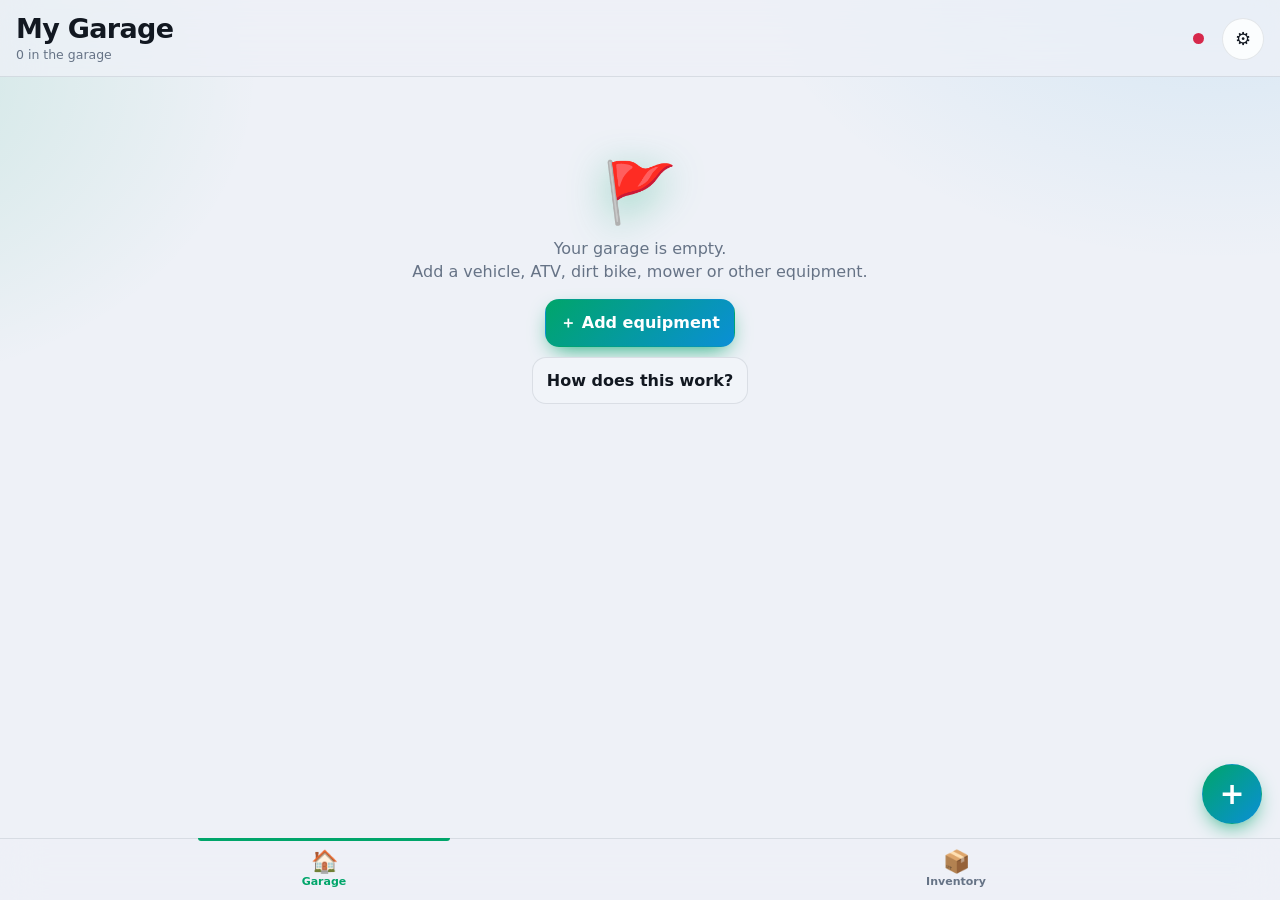
==== index.html @ 53b1e816 "1.21.1: JSON-only requests, admin-only alert test, security headers, compression, proxy-aware lockou" ====
<!DOCTYPE html>
<html lang="en">
<head>
<meta charset="utf-8">
<meta name="viewport" content="width=device-width, initial-scale=1, viewport-fit=cover">
<meta name="theme-color" content="#06080c">
<link rel="manifest" href="manifest.webmanifest">
<link rel="icon" href="icon.svg" type="image/svg+xml">
<link rel="apple-touch-icon" href="apple-touch-icon.png">
<meta name="apple-mobile-web-app-capable" content="yes">
<meta name="mobile-web-app-capable" content="yes">
<meta name="apple-mobile-web-app-title" content="Garage Log">
<title>Garage Log</title>
<style>
:root{--bg:#eef1f7;--card:rgba(255,255,255,.82);--pop:#fff;--field:#f1f4f9;--hbg:rgba(238,241,247,.8);--tx:#121821;--mu:#667386;--ac:#00a56a;--ac2:#0a8fd6;--on:#fff;--bd:rgba(18,30,50,.1);--bad:#d6284b;--warn:#c2740a;--sh:0 12px 28px -16px rgba(30,50,90,.3);--g1:rgba(0,165,106,.14);--g2:rgba(10,143,214,.12);color-scheme:light;box-sizing:border-box;padding-top:env(safe-area-inset-top,0px)}
@media(prefers-color-scheme:dark){:root:not([data-theme="light"]){--bg:#06080c;--card:rgba(255,255,255,.05);--pop:#10151c;--field:rgba(255,255,255,.06);--hbg:rgba(6,8,12,.72);--tx:#f1f4f8;--mu:#8794a6;--ac:#2bf0a0;--ac2:#18b7ff;--on:#04130c;--bd:rgba(255,255,255,.09);--bad:#ff5b78;--warn:#ffb23d;--sh:0 14px 34px -18px rgba(0,0,0,.8);--g1:rgba(43,240,160,.16);--g2:rgba(24,183,255,.13);color-scheme:dark}}
:root[data-theme="dark"]{--bg:#06080c;--card:rgba(255,255,255,.05);--pop:#10151c;--field:rgba(255,255,255,.06);--hbg:rgba(6,8,12,.72);--tx:#f1f4f8;--mu:#8794a6;--ac:#2bf0a0;--ac2:#18b7ff;--on:#04130c;--bd:rgba(255,255,255,.09);--bad:#ff5b78;--warn:#ffb23d;--sh:0 14px 34px -18px rgba(0,0,0,.8);--g1:rgba(43,240,160,.16);--g2:rgba(24,183,255,.13);color-scheme:dark}
*{box-sizing:border-box;-webkit-tap-highlight-color:transparent}
html{scroll-padding-top:env(safe-area-inset-top,0px)}
body{margin:0;background:var(--bg);color:var(--tx);font:16px/1.45 system-ui,-apple-system,"Segoe UI",Roboto,sans-serif;padding-bottom:170px;-webkit-font-smoothing:antialiased}
body::before{content:"";position:fixed;inset:0;z-index:-1;background:radial-gradient(60vmax 42vmax at 95% -8%,var(--g2),transparent 62%),radial-gradient(52vmax 40vmax at -12% 8%,var(--g1),transparent 62%),var(--bg)}
header{position:sticky;top:env(safe-area-inset-top,0px);background:var(--hbg);-webkit-backdrop-filter:blur(18px) saturate(1.4);backdrop-filter:blur(18px) saturate(1.4);z-index:5;padding:14px 16px 12px;border-bottom:1px solid var(--bd)}
.row{display:flex;gap:8px;align-items:center}
.tw{flex:1;min-width:0}
.t{display:block;font-size:27px;font-weight:800;letter-spacing:-.025em;line-height:1.1;white-space:nowrap;overflow:hidden;text-overflow:ellipsis;background:linear-gradient(100deg,var(--tx) 40%,var(--ac));-webkit-background-clip:text;background-clip:text;-webkit-text-fill-color:transparent}
.sub{display:block;font-size:12.5px;color:var(--mu);margin-top:2px;white-space:nowrap;overflow:hidden;text-overflow:ellipsis}
select,input,textarea,button{font:inherit;color:var(--tx);background:var(--field);border:1px solid var(--bd);border-radius:14px;padding:11px 14px}
button{cursor:pointer;font-weight:600;transition:transform .12s ease,background .2s ease,box-shadow .2s ease,border-color .2s ease}
button:active{transform:scale(.95)}
button.p{background:linear-gradient(135deg,var(--ac),var(--ac2));color:var(--on);border-color:transparent;box-shadow:0 8px 22px -8px var(--ac)}
#hd button{width:42px;height:42px;padding:0;border-radius:50%;font-size:18px;background:var(--card);flex:none}
input:focus,select:focus,textarea:focus{outline:none;border-color:var(--ac);box-shadow:0 0 0 3px color-mix(in srgb,var(--ac) 25%,transparent)}
.tabs{display:flex;gap:8px;overflow-x:auto;padding:14px 16px 6px;scrollbar-width:none}
.tabs::-webkit-scrollbar{display:none}
.tabs:empty{padding:0}
.tabs button{white-space:nowrap;background:var(--card);color:var(--mu);padding:8px 15px;border-radius:99px;font-size:14px;flex:none}
.tabs button.on{background:linear-gradient(135deg,var(--ac),var(--ac2));color:var(--on);border-color:transparent;box-shadow:0 8px 20px -8px var(--ac)}
main{padding:16px;max-width:640px;margin:auto}
.c{position:relative;background:var(--card);border:1px solid var(--bd);border-radius:20px;padding:16px;margin-bottom:12px;box-shadow:var(--sh);-webkit-backdrop-filter:blur(10px);backdrop-filter:blur(10px);transition:transform .15s ease,border-color .2s ease}
.c[data-open]{cursor:pointer}
.c[data-open]:active{transform:scale(.985)}
.c[data-open]:hover{border-color:color-mix(in srgb,var(--ac) 45%,var(--bd))}
.c h3{margin:0 0 3px;font-size:16.5px;font-weight:700;letter-spacing:-.01em;display:flex;align-items:center;flex-wrap:wrap;gap:6px 8px}
.c h3.dt{font-size:15.5px}
.c h3 .tag{margin-left:auto}
.m{color:var(--mu);font-size:13.5px}
.sc{padding-left:20px}
.sc::before{content:"";position:absolute;left:0;top:16px;bottom:16px;width:4px;border-radius:0 4px 4px 0;background:var(--sc);box-shadow:0 0 14px var(--sc)}
.st0{--sc:var(--ac)}.st1{--sc:var(--warn)}.st2{--sc:var(--bad)}.stn{--sc:var(--mu)}.stu{--sc:var(--ac2)}
.tag{--c:var(--mu);display:inline-block;font-size:11px;font-weight:800;letter-spacing:.06em;text-transform:uppercase;padding:3px 9px;border-radius:99px;color:var(--c);background:color-mix(in srgb,var(--c) 14%,transparent);border:1px solid color-mix(in srgb,var(--c) 35%,transparent)}
.tag.ok{--c:var(--ac)}.tag.bad{--c:var(--bad)}.tag.warn{--c:var(--warn)}
.ic{width:1.15em;height:1.15em;fill:none;stroke:currentColor;stroke-width:2;stroke-linecap:round;stroke-linejoin:round;vertical-align:-.2em;flex:none}
.tabs button .ic{width:16px;height:16px;margin-right:6px;vertical-align:-3px}
.empty .ei .ic{width:1em;height:1em;stroke-width:1.5;color:var(--ac)}
.pb{height:6px;border-radius:99px;background:color-mix(in srgb,var(--sc) 16%,var(--field));margin-top:10px;overflow:hidden}.pb i{display:block;height:100%;border-radius:99px;background:var(--sc)}
.sec .n{margin-left:8px;font-weight:700;opacity:.7}
.hero{position:relative;height:170px;border-radius:22px;overflow:hidden;margin-bottom:14px;border:1px solid var(--bd);display:flex;align-items:center;justify-content:center;background:radial-gradient(circle at 75% 15%,color-mix(in srgb,var(--k) 70%,transparent),transparent 60%),linear-gradient(135deg,color-mix(in srgb,var(--k) 38%,#000),color-mix(in srgb,var(--k) 8%,var(--pop)))}
.hero img{position:absolute;inset:0;width:100%;height:100%;object-fit:cover}
.hero::after{pointer-events:none;content:"";position:absolute;inset:0;background:linear-gradient(to top,rgba(0,0,0,.4),transparent 55%)}
.fab{position:fixed;right:18px;bottom:calc(92px + env(safe-area-inset-bottom,0px));width:60px;height:60px;border-radius:50%;font-size:30px;line-height:1;padding:0;z-index:6;box-shadow:0 14px 30px -8px var(--ac)}
.fabl{right:auto;left:18px}
#bn{position:fixed;left:50%;transform:translateX(-50%);bottom:calc(14px + env(safe-area-inset-bottom,0px));width:min(92vw,380px);display:flex;gap:6px;padding:6px;background:var(--hbg);-webkit-backdrop-filter:blur(20px) saturate(1.5);backdrop-filter:blur(20px) saturate(1.5);border:1px solid var(--bd);border-radius:26px;box-shadow:0 18px 40px -14px rgba(0,0,0,.6);z-index:6}
#bn button{flex:1;display:flex;align-items:center;justify-content:center;gap:8px;border:0;border-radius:20px;background:none;color:var(--mu);padding:12px 8px}
#bn button svg{width:21px;height:21px;fill:none;stroke:currentColor;stroke-width:1.8;stroke-linecap:round;stroke-linejoin:round}
#bn button.on{color:var(--ac);background:color-mix(in srgb,var(--ac) 14%,transparent);box-shadow:inset 0 0 0 1px color-mix(in srgb,var(--ac) 30%,transparent)}
dialog{border:1px solid var(--bd);border-radius:26px;background:var(--pop);color:var(--tx);width:min(94vw,440px);max-height:90vh;padding:20px;box-shadow:0 30px 80px -20px rgba(0,0,0,.7)}
dialog[open]{animation:pop .22s cubic-bezier(.2,.9,.3,1.2)}
dialog::backdrop{background:rgba(3,6,10,.62);-webkit-backdrop-filter:blur(6px);backdrop-filter:blur(6px)}
dialog h3{font-size:21px;font-weight:800;letter-spacing:-.02em}
label{display:block;font-size:11.5px;font-weight:700;letter-spacing:.07em;text-transform:uppercase;color:var(--mu);margin-top:14px}
dialog input,dialog textarea,dialog select{width:100%;margin-top:6px}
.empty{text-align:center;color:var(--mu);padding:56px 16px}
.empty .ei{font-size:54px;margin-bottom:10px;filter:drop-shadow(0 10px 20px color-mix(in srgb,var(--ac) 40%,transparent))}
.x{float:right;border:0!important;background:none!important;color:var(--mu);padding:0 6px!important}
.ph{display:flex;gap:8px;flex-wrap:wrap;margin-top:10px}.ph img{width:70px;height:70px;object-fit:cover;border-radius:12px;border:1px solid var(--bd);cursor:pointer}
.sp{display:flex;justify-content:space-between;gap:12px;padding:10px 0;border-bottom:1px dashed var(--bd)}.sp:last-child{border:0}
.sec{display:flex;justify-content:flex-start;align-items:center;margin:20px 2px 10px;font-size:12px;font-weight:800;letter-spacing:.09em;text-transform:uppercase;color:var(--mu)}
.sec::before{content:"";flex:none;width:18px;height:3px;border-radius:3px;background:linear-gradient(90deg,var(--ac),var(--ac2));margin-right:10px}
.sec:first-child{margin-top:4px}
.sec{gap:0}.sec a{margin-left:auto;font-weight:600;text-transform:none;letter-spacing:0;font-size:13px;color:var(--ac);cursor:pointer;padding:12px 8px;margin-top:-12px;margin-bottom:-12px;margin-right:-8px}
.q{display:flex;gap:14px;align-items:center;margin-top:12px}
.q button{width:46px;height:46px;border-radius:50%;padding:0;font-size:22px;background:var(--field)}
.q b{font-size:30px;font-weight:800;min-width:42px;text-align:center;font-variant-numeric:tabular-nums}
.mrow{display:block;width:100%;text-align:left;margin-top:8px;padding:14px 16px;font-size:16px}
.c h3 .tag~.tag{margin-left:0}
details summary{cursor:pointer;padding:4px 0}
.qa{display:block;width:100%;margin:0 0 6px;padding:13px 16px;border-radius:16px;font-size:15px;background:color-mix(in srgb,var(--ac) 10%,var(--field));border:1px solid color-mix(in srgb,var(--ac) 30%,var(--bd));color:var(--ac)}
.qps{display:flex;flex-wrap:wrap;gap:8px;margin-top:8px}.qps button{padding:7px 13px;border-radius:99px;font-size:13.5px}
.row select,.row input{flex:1;min-width:0}
.mv{position:absolute;top:12px;left:12px;z-index:3;display:flex;gap:6px}
.mv button{width:40px;height:40px;padding:0;border-radius:50%;background:rgba(0,0,0,.62);color:#fff;border-color:rgba(255,255,255,.25);font-size:18px}
#toast{position:fixed;left:50%;transform:translateX(-50%);bottom:calc(166px + env(safe-area-inset-bottom,0px));width:min(92vw,380px);display:flex;align-items:center;justify-content:space-between;gap:12px;padding:10px 12px 10px 18px;background:var(--pop);border:1px solid var(--bd);border-radius:18px;box-shadow:0 18px 40px -14px rgba(0,0,0,.6);z-index:8}
#toast[hidden]{display:none}
#toast button{color:var(--ac);flex:none}
#pv{position:fixed;inset:0;z-index:50;overflow:auto;background:#fff;color:#111;padding:calc(20px + env(safe-area-inset-top,0px)) 18px calc(28px + env(safe-area-inset-bottom,0px));font-size:14px}
#pv .bar{display:flex;gap:8px;margin-bottom:18px}
#pv button{color:#111;background:#f2f4f7;border:1px solid #d5dae2;padding:10px 16px;box-shadow:none}
#pv button.p{color:#fff;background:#0a8fd6;border-color:#0a8fd6}
#pv h1{font-size:26px;margin:0 0 4px;letter-spacing:-.02em}
#pv .pvm{color:#555;font-size:13px;margin-top:2px}
#pv table{width:100%;border-collapse:collapse}
#pv th,#pv td{text-align:left;padding:8px;border-bottom:1px solid #ddd;vertical-align:top}
#pv td:first-child{white-space:nowrap}
#pv th{font-size:11px;text-transform:uppercase;letter-spacing:.06em;color:#555}
@media print{body>*:not(#pv){display:none!important}body::before{display:none}#pv{position:static;overflow:visible;padding:0}#pv .bar{display:none}}
.fresh .c{animation:rise .4s cubic-bezier(.2,.8,.3,1) both}
.fresh .c:nth-child(2){animation-delay:.05s}.fresh .c:nth-child(3){animation-delay:.1s}.fresh .c:nth-child(4){animation-delay:.15s}.fresh .c:nth-child(5){animation-delay:.2s}.fresh .c:nth-child(n+6){animation-delay:.25s}
@keyframes rise{from{opacity:0;transform:translateY(14px) scale(.98)}to{opacity:1;transform:none}}
@keyframes pop{from{opacity:0;transform:translateY(16px) scale(.96)}to{opacity:1;transform:none}}
@media(prefers-reduced-motion:reduce){*{animation:none!important;transition:none!important}}
@media(max-width:640px){dialog{width:100%;max-width:none;margin:auto 0 0;border-radius:26px 26px 0 0;max-height:92vh;padding:12px 20px calc(20px + env(safe-area-inset-bottom,0px))}dialog[open]{animation:sheet .28s cubic-bezier(.2,.9,.3,1)}dialog::before{content:"";display:block;width:40px;height:4px;border-radius:4px;background:var(--bd);margin:0 auto 12px}}
.attn{display:flex;align-items:center;gap:10px;width:100%;text-align:left;margin:0 0 12px;padding:13px 14px;border-radius:16px;font-weight:700;background:color-mix(in srgb,var(--warn) 14%,var(--field));border:1px solid color-mix(in srgb,var(--warn) 38%,transparent)}
.attn.bad{background:color-mix(in srgb,var(--bad) 13%,var(--field));border-color:color-mix(in srgb,var(--bad) 38%,transparent)}
.attn .ac{margin-left:auto;white-space:nowrap;flex:none;color:var(--mu);font-weight:600}
.nudge{border-color:color-mix(in srgb,var(--ac) 40%,transparent)}
a.abtn{flex:1;display:block;text-align:center;padding:12px 14px;border-radius:14px;background:var(--field);border:1px solid var(--bd);color:var(--tx);font-weight:700;text-decoration:none}
label.ck{display:flex;align-items:center;gap:12px;padding:12px 2px;margin:0;border-bottom:1px solid var(--bd);font-size:16px;font-weight:500;letter-spacing:0;text-transform:none;color:var(--tx)}
label.ck input{width:24px;height:24px;flex:none;margin:0}
.m:empty{display:none}.at{margin-top:8px}.at .mrow{margin-top:0}.ata{margin-top:4px}.ata button{flex:1;padding:10px;font-size:13px}.buy{color:var(--ac);font-weight:700;font-size:13px;text-decoration:none;display:inline-block;padding:12px 6px;margin:-12px -6px}
#pv h2{font-size:16px;margin:18px 0 6px}
#pv .pvph{display:flex;gap:6px;flex-wrap:wrap;margin-top:6px}
#pv .pvph img{height:72px;width:auto;border-radius:6px}
.tl{position:relative;padding-left:32px;margin-top:4px}
.tl::before{content:"";position:absolute;left:12px;top:8px;bottom:8px;width:2px;border-radius:2px;background:var(--bd)}
.tly{font-size:13px;font-weight:800;letter-spacing:.1em;color:var(--mu);margin:18px 0 8px;position:relative}
.tly::before{content:"";position:absolute;left:-26px;top:4px;width:10px;height:10px;border-radius:50%;background:var(--ac)}
.tli{position:relative;margin-bottom:12px}
.tld{position:absolute;left:-32px;top:-2px;width:26px;height:26px;border-radius:50%;background:var(--pop);border:2px solid var(--ac);display:flex;align-items:center;justify-content:center;font-style:normal;font-size:12px}
.tlh{font-size:12px;font-weight:700;color:var(--mu);margin:2px 0 6px}
html[data-ts="1"]{zoom:1.12}html[data-ts="2"]{zoom:1.26}html[data-ts] .rsb{max-width:100%;box-sizing:border-box}
@media(pointer:coarse){.ed::after,.ed2::after{content:"";position:absolute;inset:-6px}.ed2{position:relative}.chs button,.qps button{min-height:40px}}
.ed,.ed2,#ev{font-size:0!important;display:inline-flex!important;align-items:center;justify-content:center}
.ed::before,.ed2::before,#ev::before{content:"";width:17px;height:17px;background:currentColor;-webkit-mask:url("data:image/svg+xml,%3Csvg xmlns='http://www.w3.org/2000/svg' viewBox='0 0 24 24' fill='none' stroke='black' stroke-width='2' stroke-linecap='round' stroke-linejoin='round'%3E%3Cpath d='M4 20l1-4L16.5 4.5a2.1 2.1 0 0 1 3 3L8 19z'/%3E%3Cpath d='M14.5 6.5l3 3'/%3E%3C/svg%3E") center/contain no-repeat;mask:url("data:image/svg+xml,%3Csvg xmlns='http://www.w3.org/2000/svg' viewBox='0 0 24 24' fill='none' stroke='black' stroke-width='2' stroke-linecap='round' stroke-linejoin='round'%3E%3Cpath d='M4 20l1-4L16.5 4.5a2.1 2.1 0 0 1 3 3L8 19z'/%3E%3Cpath d='M14.5 6.5l3 3'/%3E%3C/svg%3E") center/contain no-repeat}
.ed{position:absolute;top:10px;right:10px;width:36px;height:36px;padding:0;border-radius:50%;font-size:16px;line-height:1;background:var(--field);color:var(--mu);z-index:2}
.c.ce{padding-right:58px}
.ed2{flex:none;width:34px;height:34px;padding:0;border-radius:50%;font-size:15px;line-height:1;background:var(--field);color:var(--mu);align-self:center}
.upd{position:relative}.upd::after{content:"";position:absolute;top:7px;right:7px;width:10px;height:10px;border-radius:50%;background:var(--ac);box-shadow:0 0 0 2px var(--bg)}
@keyframes sheet{from{transform:translateY(100%)}to{transform:none}}
#sd{flex:none;width:31px;height:31px;padding:10px;background:var(--mu);background-clip:content-box;border-radius:50%;cursor:pointer}
body[data-sync=ok] #sd{background:var(--ac);background-clip:content-box}
body[data-sync=busy] #sd{background:var(--warn);background-clip:content-box;animation:pulse 1s ease-in-out infinite}
body[data-sync=off] #sd{background:var(--bad);background-clip:content-box}
@keyframes pulse{50%{opacity:.35}}

:root{--okc:var(--ac)}
.st0{--sc:var(--okc)}.tag.ok{--c:var(--okc)}
body{overscroll-behavior-y:contain}
.c[data-sw]{touch-action:pan-y;position:relative;transition:transform .2s}
.c.swr,.c.swl{transition:none}
.c.swr{border-color:var(--ac)}.c.swl{border-color:var(--warn)}
.c.swr::after,.c.swl::after{position:absolute;right:56px;top:16px;font-size:12px;font-weight:700;padding:3px 9px;border-radius:99px;background:var(--field)}
.c.swr::after{content:"\2713 Release for done";color:var(--ac)}.c.swl::after{content:"Release to snooze";color:var(--warn)}
.rsb{margin:0 0 10px}.chs{display:flex;gap:8px;overflow-x:auto;margin:0 0 12px;padding-bottom:2px}
.chs button{flex:none;padding:7px 14px;border-radius:99px;font-size:13px}
.chs button.on{background:color-mix(in srgb,var(--ac) 18%,var(--field));border-color:var(--ac);color:var(--ac)}
.empty button.p{margin-top:16px}
#lb{position:fixed;inset:0;z-index:50;background:rgba(0,0,0,.94);display:flex;align-items:center;justify-content:center;overflow:hidden;animation:pop .2s both}
#lb img{max-width:100%;max-height:100%;touch-action:none;user-select:none;-webkit-user-drag:none;transition:transform .12s}
#lb .lbx{position:absolute;top:calc(14px + env(safe-area-inset-top,0px));right:14px;width:44px;height:44px;border-radius:50%;padding:0;z-index:2}
#lb .lbn{position:absolute;top:50%;width:44px;height:64px;margin-top:-32px;padding:0;font-size:30px;border-radius:14px;z-index:2;opacity:.8}
#lb .lbp{left:8px}#lb .lbf{right:8px}
#lb .lbc{position:absolute;bottom:calc(20px + env(safe-area-inset-bottom,0px));left:0;right:0;text-align:center;color:#fff;font-size:14px}
.cs{display:flex;gap:10px;flex-wrap:wrap;margin-top:6px}
.cs button{width:34px;height:34px;padding:0;border-radius:50%;border:2px solid transparent;font-size:12px}
.cs button.on{border-color:var(--tx);box-shadow:0 0 0 2px var(--bg)}
.ro #fab,.ro #fabE,.ro .ed,.ro .ed2,.ro [data-addrec],.ro #more,.ro #ev,.ro .qa,.ro .sec a,.ro [data-renew],.ro [data-done],.ro [data-snz],.ro [data-again],.ro [data-srch]{display:none!important}
#rob{position:fixed;left:50%;transform:translateX(-50%);bottom:calc(86px + env(safe-area-inset-bottom,0px));z-index:20;padding:6px 14px;border-radius:99px;font-size:12px;font-weight:700;letter-spacing:.05em;text-transform:uppercase;background:var(--pop);border:1px solid var(--bd);color:var(--mu);box-shadow:var(--sh);pointer-events:none}
.uc svg{display:block;width:100%;height:auto}
.uc .big{font-size:22px;font-weight:800;letter-spacing:-.02em}
#ptr{position:fixed;left:50%;top:0;transform:translate(-50%,-60px);z-index:30;padding:8px 16px;border-radius:99px;background:var(--pop);border:1px solid var(--bd);box-shadow:var(--sh);font-size:13px;color:var(--mu);opacity:0;pointer-events:none}
.hp summary{cursor:pointer;font-weight:700;padding:14px 4px;list-style:none}.hp summary::-webkit-details-marker{display:none}
.hp summary::after{content:"+";float:right;color:var(--ac);font-size:20px;line-height:1}.hp[open] summary::after{content:"\2212"}
.hp{border-bottom:1px solid var(--bd)}.hp .hb{padding:0 4px 14px;color:var(--mu);font-size:14px;line-height:1.55}.hp .hb p{margin:0 0 8px}
.c[data-open]:active,.fab:active,.tabs button:active,#bn button:active,.mrow:active,.qa:active,button.p:active{transform:scale(.97)}
.c[data-open],.fab,.tabs button,#bn button,.mrow,.qa,button.p{transition:transform .12s,border-color .2s,box-shadow .2s}

/* ---- 1.16 refresh: emoji icons, docked bar, tiles */
button .ic,a .ic,.tabs .ic{pointer-events:none}
.ic.em{width:auto;height:auto;font-style:normal;font-size:1.1em;line-height:1;vertical-align:-.12em;stroke:none;fill:none}
.tabs button .ic.em{width:auto;height:auto;font-size:15px;margin-right:6px;vertical-align:-1px}
#bn{left:0;right:0;bottom:0;transform:none;width:auto;gap:0;padding:6px 8px calc(6px + env(safe-area-inset-bottom,0px));border:0;border-top:1px solid var(--bd);border-radius:0;box-shadow:none;background:var(--hbg)}
#bn button{flex-direction:column;gap:1px;padding:6px 4px 4px;border-radius:12px;font-size:11px;font-weight:600;position:relative}
#bn button .ic.em{font-size:22px;margin:0}
#bn button.on{background:none;box-shadow:none;color:var(--ac)}
#bn button.on::before{content:"";position:absolute;top:-7px;left:30%;right:30%;height:3px;border-radius:0 0 3px 3px;background:var(--ac)}
body{padding-bottom:96px}
.fab{bottom:calc(76px + env(safe-area-inset-bottom,0px))}
#toast{bottom:calc(80px + env(safe-area-inset-bottom,0px))}
#rob{bottom:calc(66px + env(safe-area-inset-bottom,0px))}
.vg{display:grid;grid-template-columns:repeat(auto-fill,minmax(158px,1fr));gap:12px}
.vt{position:relative;overflow:hidden;min-height:96px;display:flex;flex-direction:column;gap:3px;padding:14px 12px 12px 16px;margin:0;cursor:pointer}
.vt .bar{position:absolute;left:0;top:0;bottom:0;width:5px;background:var(--k)}
.vt .cv{height:96px;margin:-14px -12px 8px -16px;background-size:cover;background-position:center}
.vt>*{position:relative}.vt>.bar{position:absolute}
.vt h3{font-size:17px;font-weight:800;letter-spacing:-.01em;margin:0;overflow-wrap:anywhere}
.vt .m{font-size:12.5px}
.vt .vs{display:flex;flex-wrap:wrap;align-items:center;gap:4px 6px;margin-top:4px;font-size:12.5px}
.vt .vs .tag{margin:0}
.vt .ed{position:absolute;top:8px;right:8px;width:34px;height:34px}
.vt .mv{display:flex;gap:6px;margin-top:6px}.vt .mv button{flex:1;padding:6px}
.vt .pb{margin-top:6px}
.qt{display:grid;grid-template-columns:repeat(3,1fr);gap:8px;margin:0 0 12px}
.qt button{display:flex;flex-direction:column;align-items:center;gap:4px;padding:12px 4px;font-size:13px;font-weight:600;border-radius:14px}
.qt .ic.em{font-size:24px}
.updt{display:block;text-decoration:none;color:var(--tx);margin:0 0 12px;padding:13px 14px;border-radius:16px;background:color-mix(in srgb,var(--ac) 12%,var(--field));border:1px solid color-mix(in srgb,var(--ac) 40%,transparent)}
.updt b{display:block}.updt span{font-size:13px;color:var(--mu)}.updt u{color:var(--ac);font-weight:700}
.rmr{display:flex;align-items:center;justify-content:space-between;gap:10px;margin-top:2px}
.rmr>.m{flex:1;min-width:0;overflow-wrap:anywhere}
.rb{display:flex;gap:6px;flex:none;margin:0;align-items:center}
.rb button{flex:none;padding:9px 16px;border-radius:99px;font-weight:700}
.rb button.dn{background:var(--ac);color:var(--on);border-color:transparent}
.rb button.sz{padding:9px 11px}
</style>
</head>
<body>
<header><div class="row" id="hd"></div></header>
<div class="tabs" id="tabs"></div>
<main id="list"></main>
<button class="fab p" id="fab">+</button>
<button class="fab fabl p" id="fabE" title="Reorder equipment" style="display:none">⇅</button>
<div id="bn"><button data-v="garage"><span class="ic em" aria-hidden="true">🏠</span><span class="bl">Garage</span></button><button data-v="inventory"><span class="ic em" aria-hidden="true">📦</span><span class="bl">Inventory</span></button></div>
<div id="toast" hidden></div>
<dialog id="dlg"><div id="dbody"></div></dialog>
<div id="pv" hidden></div>
<script>
const APP_V="__VERSION__",APP_B="__BUILD__";
// Inside the Android app the page is bundled with the app. The server is optional there.
let UPD=null;
let RO="";try{RO=new URLSearchParams(location.search).get("ro")||""}catch(e){}
if(RO){const _g=Storage.prototype.getItem,_s=Storage.prototype.setItem;
  Storage.prototype.getItem=function(k){return/^garagelog(-base)?$/.test(k)?null:_g.call(this,k)};
  Storage.prototype.setItem=function(k,v){if(/^garagelog(-base)?$/.test(k))return;return _s.call(this,k,v)}}
if(RO){document.body.classList.add("ro");const _n=()=>{};openForm=vehForm=invForm=addPart=specForm=partEdit=delRec=doneRem=snoozeDlg=qOdo=dataForm=addChooser=renewDlg=searchForm=docsForm=mvVeh=starterDlg=_n;
  const b=document.createElement("div");b.id="rob";b.textContent="View only";document.body.appendChild(b)}
const APP=!!(window.Capacitor&&(Capacitor.isNativePlatform?Capacitor.isNativePlatform():true));
let SRV={};try{SRV=JSON.parse(localStorage.getItem("garagelog-server")||"{}")||{}}catch(e){}
const BASE=APP&&SRV.u?SRV.u:"",SYNC=!APP||!!BASE;
const b64=t=>btoa(unescape(encodeURIComponent(t)));
// Accounts (optional, turned on by the server admin): a sign-in token is sent instead of the shared password.
let ME=null,TOK="";try{TOK=localStorage.getItem("garagelog-tok")||""}catch(e){}
const tok=()=>APP?(SRV.tok||""):TOK;
const HDR=()=>tok()?{Authorization:"Bearer "+tok()}:SRV.pw?{Authorization:"Basic "+b64("u:"+SRV.pw)}:{};
const F=(p,o={})=>APP&&!BASE?Promise.reject(new Error("no server")):fetch(BASE+p,Object.assign({},o,{headers:Object.assign({},o.headers,HDR())})).then(r=>{if(r.status===401&&ME&&ME.accounts&&!RO)needLogin();return r});
const pu=u=>RO&&u&&!/^(data:|blob:|https?:)/.test(u)?u+(u.includes("?")?"&":"?")+"t="+RO:!BASE||!u||/^(data:|blob:|https?:)/.test(u)?u:BASE+u+(SRV.t?"?t="+SRV.t:"");
const TYPES=[["dash","Dashboard"],["service","Service"],["repair","Repairs"],["upgrade","Upgrades"],["timeline","Timeline"],["parts","Parts"],["reminder","Reminders"],["odometer","Odometer"],["note","Notes"]];
const SPECS=[["oilW","Oil weight","5W-30"],["oilC","Oil capacity","4.5 qt"],["oilF","Oil filter #",""],["airF","Air filter #",""],["blade","Blade / belt #",""],["fuelF","Fuel filter #",""],["plug","Spark plugs",""],["tire","Tire size",""]];
const CATS=["Oil","Lube","Grease","Filter","Part","Other"],PH=["service","repair","upgrade"];
let S={vehicles:[],records:[],inv:[],cur:null,units:"imperial"},view="garage",tab="dash",ic="All",gk="All",em=false,lk="";
try{const r=localStorage.getItem("garagelog");if(r)S=Object.assign(S,JSON.parse(r))}catch(e){}
S.records=S.records.filter(r=>r.type!=="fuel");
const save=()=>{try{localStorage.setItem("garagelog",JSON.stringify(S))}catch(e){}push()};
const $=id=>document.getElementById(id);
let ours=false;
const theme=()=>{try{return localStorage.getItem("garagelog-theme")||"auto"}catch(e){return"auto"}};
const applyTheme=()=>{const t=theme(),r=document.documentElement;if(t==="auto"){if(ours){r.removeAttribute("data-theme");ours=false}}else{r.setAttribute("data-theme",t);ours=true}
  const dk=t==="dark"||(t==="auto"&&matchMedia("(prefers-color-scheme:dark)").matches),m=document.querySelector('meta[name="theme-color"]');if(m)m.content=dk?"#06080c":"#eef1f7"};
const tsz=()=>{try{return localStorage.getItem("garagelog-ts")||"0"}catch(e){return"0"}};
const setTsz=t=>{try{localStorage.setItem("garagelog-ts",t)}catch(e){}document.documentElement.dataset.ts=t};
document.documentElement.dataset.ts=tsz();
const setTheme=t=>{try{localStorage.setItem("garagelog-theme",t)}catch(e){}applyTheme()};
applyTheme();
const esc=s=>String(s??"").replace(/[&<>"]/g,c=>({"&":"&amp;","<":"&lt;",">":"&gt;",'"':"&quot;"}[c]));
const uid=()=>Math.random().toString(36).slice(2,10);
const today=()=>{const d=new Date();return d.getFullYear()+"-"+String(d.getMonth()+1).padStart(2,"0")+"-"+String(d.getDate()).padStart(2,"0")};
const addM=(s,n)=>{const d=new Date(s+"T00:00:00"),day=d.getDate();d.setMonth(d.getMonth()+n);if(d.getDate()!==day)d.setDate(0);return d.getFullYear()+"-"+String(d.getMonth()+1).padStart(2,"0")+"-"+String(d.getDate()).padStart(2,"0")};
const KINDS=[["car","Car / Truck","🚗"],["offroad","Off-road","🏞️","Off-road (UTV / ATV / dirt bike)"],["trailer","Trailer","🚚"],["mower","Lawn mower","🌿"],["other","Other","🔧"]];
const KC={car:"#4da3ff",offroad:"#ff7a3d",trailer:"#b07cff",mower:"#2bf0a0",other:"#9aa7b8"},SC=["var(--okc)","var(--warn)","var(--bad)"],CLRS=["#4da3ff","#ff7a3d","#b07cff","#2bf0a0","#ff5b78","#ffb23d","#18b7ff","#9aa7b8"],vcol=v=>v.color||KC[v.kind]||KC.other;
const vOf=id=>S.vehicles.find(v=>v.id===id);
const isH=id=>(vOf(id)||{}).meter==="hrs",isT=id=>(vOf(id)||{}).meter==="time";
const dU=(id=S.cur)=>isH(id)?"hrs":S.units==="imperial"?"mi":"km";
const soonAt=id=>+(vOf(id)||{}).soonDist||(isH(id)?10:500),soonD=id=>+(vOf(id)||{}).soonDays||30;
const IP={car:'<path d="M4 13l2-5.2A2 2 0 0 1 7.9 6.5h8.2a2 2 0 0 1 1.9 1.3L20 13v4.2a.8.8 0 0 1-.8.8h-1.4a.8.8 0 0 1-.8-.8V16H7v1.2a.8.8 0 0 1-.8.8H4.8a.8.8 0 0 1-.8-.8z"/><path d="M4 13h16"/><circle cx="7.6" cy="14.6" r=".6"/><circle cx="16.4" cy="14.6" r=".6"/>',
mtn:'<path d="M3 19l6.2-11 3.6 6.3 2.2-3.3L21 19z"/>',
trailer:'<path d="M2 7.5h14.5v8H2z"/><path d="M16.5 13H21"/><circle cx="8" cy="17.5" r="2"/>',
mower:'<path d="M5 14.5h11.5l1.7-6.5H15"/><path d="M5 14.5V11h4"/><circle cx="7.5" cy="18" r="2"/><circle cx="16.5" cy="18" r="2"/>',
wrench:'<path d="M14.7 6.3a4 4 0 0 0-5.4 5.4L3.5 17.5a1.8 1.8 0 0 0 3 3l5.8-5.8a4 4 0 0 0 5.4-5.4l-2.6 2.6-2.4-.6-.6-2.4z"/>',
hammer:'<path d="M13 7l4 4M4.5 19.5L13 11M9.5 4.5l3-1.5 7.5 7.5-1.5 3-9-9z"/>',
up:'<path d="M12 19V6M6 11.5l6-6 6 6"/>',
grid:'<path d="M4 4h7v7H4zM13 4h7v4.5h-7zM13 11.5h7V20h-7zM4 14h7v6H4z"/>',
timeline:'<path d="M12 3v18"/><circle cx="12" cy="7" r="2" fill="var(--pop)"/><circle cx="12" cy="16" r="2" fill="var(--pop)"/><path d="M14.5 7H19M9.5 16H5"/>',
cube:'<path d="M20.5 7.5L12 3 3.5 7.5v9L12 21l8.5-4.5zM3.5 7.5L12 12l8.5-4.5M12 12v9"/>',
bell:'<path d="M18 16.5v-5a6 6 0 0 0-12 0v5L4 18.5h16zM10 21h4"/>',
gauge:'<path d="M4 17a8.5 8.5 0 1 1 16 0"/><path d="M12 16.5l4-5"/>',
note:'<path d="M6 3h8.5L19 7.5V21H6zM14 3v5h5M9 13h7M9 17h7"/>',
dots:'<circle cx="5" cy="12" r="1.3"/><circle cx="12" cy="12" r="1.3"/><circle cx="19" cy="12" r="1.3"/>',
flag:'<path d="M5 21V4M5 4h12l-2.5 4L17 12H5"/>',
cal:'<path d="M4 6.5h16V20H4zM4 10.5h16M8 3.5v4M16 3.5v4"/>',
search:'<circle cx="11" cy="11" r="6.5"/><path d="M20 20l-4.5-4.5"/>',
cam:'<path d="M4 8.5h3.7l1.8-2.5h5l1.8 2.5H20V19H4z"/><circle cx="12" cy="13.5" r="3.3"/>',
help:'<circle cx="12" cy="12" r="9"/><path d="M9.5 9.5a2.6 2.6 0 1 1 3.6 2.4c-.7.4-1.1.9-1.1 1.7M12 17h.01"/>',
oil:'<path d="M12 3.5s6 6.2 6 10.3a6 6 0 0 1-12 0c0-4.100 6-10.300 6-10.300z"/>'};
const EM={car:"🚗",mtn:"🏍️",trailer:"🚚",mower:"🚜",wrench:"🔧",hammer:"🛠️",up:"⬆️",grid:"📊",timeline:"📜",cube:"⚙️",bell:"⏰",gauge:"⏱️",note:"📝",dots:"⋯",flag:"🚩",cal:"📅",search:"🔍",cam:"📷",help:"❓",oil:"🛢️"};
const EMS={trailer:'<svg viewBox="0 0 24 24" aria-hidden="true"><rect x="5" y="6" width="16" height="9.5" rx="1.6" fill="#d5dde8"/><rect x="5" y="6" width="16" height="2.4" rx="1.2" fill="#9fb0c3"/><path d="M5 13.2H2.2L.8 15" stroke="#8a97a8" stroke-width="1.7" fill="none" stroke-linecap="round" stroke-linejoin="round"/><circle cx="13" cy="17" r="3.2" fill="#2b3340"/><circle cx="13" cy="17" r="1.2" fill="#d5dde8"/></svg>'};
const ico=n=>EM[n]?`<span class="ic em" aria-hidden="true">${EMS[n]||EM[n]}</span>`:`<svg class="ic" viewBox="0 0 24 24" aria-hidden="true">${IP[n]||""}</svg>`;
const TIC={dash:"grid",service:"wrench",repair:"hammer",upgrade:"up",timeline:"timeline",parts:"cube",reminder:"bell",odometer:"gauge",note:"note",more:"dots"};

const veh=()=>S.vehicles.find(v=>v.id===S.cur);
const lastOdo=id=>Math.max(0,...S.records.filter(r=>r.vid===id&&r.type!=="reminder"&&r.odo!==""&&r.odo!=null).map(r=>+r.odo||0));

const REP=[[0,"Doesn't repeat"],[6,"Every 6 months"],[12,"Every year"],[24,"Every 2 years"],[36,"Every 3 years"]];
const vrep=n=>REP.filter(x=>x[0]).map(([m,l])=>`<option value="${m}" ${m===+n?"selected":""}>${l}</option>`).join("");
const repTxt=n=>n%12===0?(n===12?"year":n/12+" years"):n+" months";
const nextDate=(d,n)=>{let x=addM(d||today(),n),i=0;while(x<=today()&&i++<60)x=addM(x,n);return x};
const vDates=v=>[v.kind==="offroad"&&v.ohv&&{k:"ohv",l:"OHV sticker expires",date:v.ohv,rep:v.ohvRep??24},v.kind!=="mower"&&v.reg&&{k:"reg",l:"Registration expires",date:v.reg,rep:v.regRep??24}].filter(Boolean).concat((v.dts||[]).filter(x=>x.date).map(x=>({k:"dt:"+x.id,l:x.l||"Other date",date:x.date,rep:x.rep??24})));
const act=()=>S.vehicles.filter(v=>!v.arch);
// Equipment in storage keeps its history, but its own reminders pause. Expiration dates (registration etc.) still count.
const openRem=v=>v.stor?[]:S.records.filter(r=>r.vid===v.id&&r.type==="reminder"&&!r.done);
const pseudo=v=>{const g=new Map();for(const x of vDates(v))g.set(x.date,[...(g.get(x.date)||[]),x]);
  return [...g.values()].map(a=>a.length===1?{desc:a[0].l,date:a[0].date,odo:"",vid:v.id,pk:a[0].k,rep:a[0].rep}:{desc:a.map(x=>x.l.replace(/ expires$/,"")).join(" + ")+" expire",date:a[0].date,odo:"",vid:v.id,pk:a.map(x=>x.k).join(","),rep:a.every(x=>x.rep===a[0].rep)?a[0].rep:0})};
const partsOf=r=>(r.parts?[r.parts]:[]).concat(r.pl||[]).concat((r.iu||[]).map(x=>x.n+" ×"+x.q+(x.u?" "+x.u:"")));
const rbtn=r=>r.pk?`<div class="rb"><button class="dn" data-renew="${r.pk}">Renew</button></div>`:r.id?`<div class="rb">${r.rep>0?`<button class="dn" data-renew="${r.id}">Renew</button>`:`<button class="dn" data-done="${r.id}">Done</button>`}<button class="sz" data-snz="${r.id}" aria-label="Snooze" title="Snooze">💤</button></div>`:"";
const fmtD=d=>d.getFullYear()+"-"+String(d.getMonth()+1).padStart(2,"0")+"-"+String(d.getDate()).padStart(2,"0");
const addD=(s,n)=>{const d=new Date(s+"T00:00:00");d.setDate(d.getDate()+n);return fmtD(d)};
// Rough date a distance/hours reminder will come due, from how fast the readings have been climbing.
function estTxt(id,d){
  const a=S.records.filter(r=>r.vid===id&&r.type!=="reminder"&&r.date&&r.odo!==""&&r.odo!=null).map(r=>[Date.parse(r.date+"T00:00:00Z"),+r.odo]).sort((x,y)=>x[0]-y[0]);
  if(a.length<2)return"";
  const e=a[a.length-1],b0=a.filter(x=>x[0]>=e[0]-365*864e5),b=b0.length>1?b0:a,days=(e[0]-b[0][0])/864e5,du=e[1]-b[0][1];
  if(days<14||du<=0)return"";
  const t=e[0]+d/(du/days)*864e5,now=Date.parse(today()+"T00:00:00Z");
  if(t<=now+864e5)return" (est. now)";
  const o=t-now<90*864e5?{month:"short",day:"numeric"}:{month:"short",year:"numeric"};
  return" (est. "+new Date(t).toLocaleDateString(undefined,Object.assign({timeZone:"UTC"},o))+")";
}
function rinfo(r,lo){
  if(r.done)return{st:-1,txt:"Done"};let st=0,p=[];
  if(r.date){const d=Math.round((new Date(r.date)-new Date(today()))/864e5);st=d<0?2:d<=soonD(r.vid)?1:0;p.push(d<0?`${-d}d overdue`:d===0?"due today":`in ${d}d`)}
  if(r.odo!==""&&r.odo!=null){const d=r.odo-lo;st=Math.max(st,d<=0?2:d<=soonAt(r.vid)?1:0);p.push(d<=0?`${-d} ${dU(r.vid)} over`:`in ${d} ${dU(r.vid)}${estTxt(r.vid,d)}`)}
  return{st,txt:p.join(" / ")};
}
function vstat(v){
  const lo=lastOdo(v.id),a=openRem(v).map(r=>({r,i:rinfo(r,lo)})).concat(pseudo(v).map(r=>({r,i:rinfo(r,lo)}))).sort((x,y)=>y.i.st-x.i.st||(x.r.date||"9").localeCompare(y.r.date||"9"));
  if(!a.length)return{st:0,txt:v.stor?"In storage":"No reminders set"};
  return{st:a[0].i.st,txt:`${a[0].r.desc||"Reminder"} · ${a[0].i.txt}`,bar:progBar(a[0].r,lo,v)};
}
// How far along the next reminder is, when it was created from a logged service (so we know where it started).
function progBar(r,lo,v){
  if(!r.id)return null;const src=S.records.find(x=>x.nrid===r.id&&x.type!=="reminder");if(!src)return null;
  const nm=(r.desc||"service").replace(/^Next:\s*/,"").toLowerCase();let a,b,c,u;
  if(r.odo!==""&&r.odo!=null&&src.odo!==""&&src.odo!=null&&!isT(v.id)){a=+src.odo;b=+r.odo;c=lo;u=" "+dU(v.id)}
  else if(r.date&&src.date){const t=x=>Date.parse(x+"T00:00:00Z")/864e5;a=t(src.date);b=t(r.date);c=t(today());u=" days"}
  else return null;
  if(!(b>a))return null;const p=Math.max(0,Math.min(1,(c-a)/(b-a))),used=Math.max(0,Math.round(c-a)),tot=Math.round(b-a);
  return{p:Math.round(p*100),lbl:c>=b?`Past due: ${nm}`:`${used.toLocaleString()} of ${tot.toLocaleString()}${u} until ${nm}`}
}
const tag=st=>st==2?'<span class="tag bad">Overdue</span>':st==1?'<span class="tag warn">Due soon</span>':'<span class="tag ok">OK</span>';

const PRE0={
  car:[["Oil & filter",5000,0,6],["Tire rotation",7500,0,6],["Engine air filter",15000,0,12],["Cabin air filter",15000,0,12],["Brake fluid",30000,0,24],["Coolant",30000,0,24],["Transmission fluid",60000,0,36],["Battery test",0,0,12],["Wiper blades",0,0,12]],
  offroad:[["Engine oil & filter",1500,25,6],["Air filter clean",1000,20,3],["Differential fluid",3000,50,12],["Greasing",500,10,3],["Coolant",5000,100,24],["Drive belt check",2000,50,12]],
  mower:[["Oil change",0,50,12],["Blade sharpen",0,25,12],["Air filter",0,50,12],["Spark plug",0,100,12],["Grease deck",0,25,6]],
  trailer:[["Wheel bearings",0,0,12],["Brake check",0,0,6],["Tire check",0,0,6],["Lights check",0,0,6]],
  other:[["Oil change",0,50,12],["General service",0,0,12]]};
const PR=k=>(S.presets&&S.presets[k])||(PRE0[k]||PRE0.other).map(([n,d,h,m])=>({n,d,h,m}));
const vTabs=v=>TYPES.filter(t=>!(isT(v.id)&&t[0]==="odometer")).map(([k,l])=>[k,k==="odometer"&&isH(v.id)?"Hours":l]);
function printView(v,full,only){
  const L={service:"Service",repair:"Repair",upgrade:"Upgrade"},tm=isT(v.id);
  const rows=S.records.filter(r=>r.vid===v.id&&L[r.type]&&(!only||r.id===only)).sort((a,b)=>(b.date||"").localeCompare(a.date||"")||(+b.odo||0)-(+a.odo||0));
  const meta=[v.model,v.vin&&"VIN "+v.vin,["car","trailer"].includes(v.kind)&&v.plate&&"Plate "+v.plate].filter(Boolean).join(" · ");
  const row=r=>{const work=[r.desc,...(r.dl||[])].filter(Boolean).join("; ")||L[r.type],pt=partsOf(r).filter(Boolean);
    return `<tr><td>${esc(r.date||"")}</td>${tm?"":`<td>${r.odo!==""&&r.odo!=null?(+r.odo).toLocaleString()+" "+dU(v.id):""}</td>`}<td>${L[r.type]}</td><td>${esc(work)}${pt.length?`<div class="pvm">Parts: ${pt.map(x=>esc(x)).join(", ")}</div>`:""}${r.notes?`<div class="pvm">${esc(r.notes)}</div>`:""}${full&&(r.ph||[]).concat(r.rc||[]).length?`<div class="pvph">${(r.ph||[]).concat(r.rc||[]).map(p=>`<img src="${esc(pu(p))}" alt="">`).join("")}</div>`:""}</td></tr>`};
  $("pv").innerHTML=`<div class="bar"><button class="p" id="pv_p">Print / Save as PDF</button><button id="pv_x">Close</button></div><h1>${esc(v.name)}</h1>${meta?`<div class="pvm">${esc(meta)}</div>`:""}<div class="pvm" style="margin-bottom:16px">${only?"Service record":full?"Full history":"Service history"} · ${today()}${tm?"":" · "+lastOdo(v.id).toLocaleString()+" "+dU(v.id)}</div>${full&&!only?fullExtra(v):""}<table><tr><th>Date</th>${tm?"":`<th>${isH(v.id)?"Hours":"Odometer"}</th>`}<th>Type</th><th>Work done</th></tr>${rows.map(row).join("")||'<tr><td colspan="4">No records yet.</td></tr>'}</table>`;
  $("pv").hidden=false;$("pv").scrollTop=0;
  $("pv_p").onclick=()=>{try{window.print()}catch(e){}};
  if(APP){$("pv_p").textContent="Share as file";$("pv_p").onclick=()=>{const c=$("pv").cloneNode(true),b=c.querySelector(".bar");if(b)b.remove();saveBlob((only?"record-":full?"full-history-":"service-history-")+v.name.replace(/[^\w-]+/g,"-")+".html",new Blob(['<!doctype html><meta charset="utf-8"><meta name="viewport" content="width=device-width,initial-scale=1"><title>Service history</title><style>body{font:14px system-ui,sans-serif;padding:18px;color:#111}table{width:100%;border-collapse:collapse}th,td{text-align:left;padding:8px;border-bottom:1px solid #ddd;vertical-align:top}th{font-size:11px;text-transform:uppercase;color:#555}.pvm{color:#555;font-size:13px}</style>'+c.innerHTML],{type:"text/html"}))}}$("pv_x").onclick=()=>{$("pv").hidden=true};
}
let tt=null;
function toast(msg,undo){const t=$("toast");t.innerHTML=`<span>${esc(msg)}</span>${undo?'<button id="tu">Undo</button>':""}`;t.hidden=false;clearTimeout(tt);const hide=()=>{t.hidden=true};tt=setTimeout(hide,undo?8000:3000);if(undo)$("tu").onclick=()=>{clearTimeout(tt);hide();undo()}}
function addChooser(){
  const v=veh(),L=[["service","Service"],["repair","Repair"],["upgrade","Upgrade"],["reminder","Reminder"],["note","Note"]];
  show(`<h3 style="margin:0">Add to ${esc(v.name)}</h3>`+L.map(([k,l])=>`<button class="mrow" data-add="${k}">${l}</button>`).join("")+'<div class="row" style="margin-top:14px"><button id="cancel" style="flex:1">Cancel</button></div>');
  $("dbody").onclick=e=>{const k=e.target.dataset.add;if(k){$("dlg").close();openForm(null,{type:k})}};
}
function delRec(id){
  const k=S.records.findIndex(r=>r.id===id);if(k<0)return;const r0=S.records[k];
  adjInv(r0.iu,[]);S.records.splice(k,1);save();render();
  toast("Entry deleted",()=>{S.records.splice(Math.min(k,S.records.length),0,r0);adjInv([],r0.iu);save();render()});
}
function partEdit(i){
  const v=veh(),x=v.plist[i];if(!x)return;
  let vals=String(x.v||"").split("\n");if(!vals.length)vals=[""];
  show(`<h3 style="margin:0">Edit part</h3><label>Category</label><input id="pe_l" value="${esc(x.l)}"><label>Part numbers / brands</label><div id="pe_v"></div><button type="button" class="p" id="pe_a" style="margin-top:8px;width:100%">+ Add another</button><label>Where to buy (optional)</label><input id="pe_src" value="${esc(x.src||"")}" placeholder="Store name"><input id="pe_url" type="url" inputmode="url" value="${esc(x.url||"")}" placeholder="https://… link to the product" style="margin-top:6px">${btns}<button type="button" id="pe_d" style="margin-top:8px;width:100%;color:var(--bad)">Delete this category</button>`);
  const sy=()=>{vals=[...$("pe_v").querySelectorAll(".pev")].map(z=>z.value)};
  const dr=()=>{$("pe_v").innerHTML=vals.map((z,k)=>`<div class="row" style="margin-top:6px"><input class="pev" value="${esc(z)}" placeholder="Part number / brand"><button type="button" data-px="${k}">\u2715</button></div>`).join("")};dr();
  $("pe_a").onclick=()=>{sy();vals.push("");dr();const a=$("pe_v").querySelectorAll(".pev");a[a.length-1].focus()};
  $("pe_v").onclick=e=>{const k=e.target.dataset.px;if(k!=null){sy();vals.splice(+k,1);if(!vals.length)vals=[""];dr()}};
  $("ok").onclick=()=>{const l=$("pe_l").value.trim();if(!l)return;sy();x.l=l;x.v=vals.map(z=>z.trim()).filter(Boolean).join("\n");x.src=$("pe_src").value.trim();x.url=fixUrl($("pe_url").value);save();$("dlg").close();render()};
  $("pe_d").onclick=()=>{const old=v.plist.slice();v.plist.splice(i,1);save();$("dlg").close();render();toast("Category deleted",()=>{v.plist=old;save();render()})};
}
function doneRem(id){const r=S.records.find(x=>x.id===id);if(!r)return;if(r.rep>0)return renewDlg(id);r.done=true;save();render();logFrom(r)}
function snoozeDlg(id){
  const r=S.records.find(z=>z.id===id);if(!r)return;
  const hs=isH(r.vid),du=dU(r.vid),B=(a,l)=>`<button class="mrow" data-sn="${a}">${l}</button>`;
  let h=`<h3 style="margin:0">Snooze</h3><div class="m" style="margin-top:6px">${esc(r.desc||"Reminder")}</div>`;
  if(r.date)h+="<label>Push the date back</label>"+B("d:7","1 week")+B("d:14","2 weeks")+B("m:1","1 month")+B("m:3","3 months");
  if(r.odo!==""&&r.odo!=null)h+=`<label>Push the ${hs?"hours":"reading"} back</label>`+(hs?[5,10,25]:S.units==="imperial"?[100,250,500,1000]:[200,500,1000]).map(n=>B("o:"+n,"+ "+n+" "+du)).join("");
  show(h+'<div class="m" style="margin-top:10px">Counts from today if it is already overdue.</div><div class="row" style="margin-top:14px"><button id="cancel" style="flex:1">Cancel</button></div>');
  $("dbody").onclick=e=>{const a=e.target.dataset.sn;if(!a)return;
    const old={date:r.date,odo:r.odo},[k,n]=a.split(":"),b=r.date&&r.date>today()?r.date:today();
    if(k==="d")r.date=addD(b,+n);else if(k==="m")r.date=addM(b,+n);else r.odo=Math.max(+r.odo,lastOdo(r.vid))+ +n;
    save();$("dlg").close();render();toast("Snoozed",()=>{r.date=old.date;r.odo=old.odo;save();render()})};
}
function qOdo(id){
  const v=vOf(id);if(!v||isT(id))return;
  const lo=lastOdo(id),u=dU(id),hs=isH(id);
  show(`<h3 style="margin:0">${hs?"Hours":"Odometer"} \u00b7 ${esc(v.name)}</h3><div class="m" style="margin-top:6px">Last reading: ${lo?lo.toLocaleString()+" "+u:"none yet"}</div><label>New reading (${u})</label><input type="number" inputmode="decimal" id="qo_v" placeholder="${lo||""}">${btns}`);
  setTimeout(()=>{const i=$("qo_v");if(i)i.focus()},80);
  const go=()=>{const n=$("qo_v").value;if(n==="")return;const x=+n;
    if(x<lo&&!confirm("That's lower than the last reading ("+lo.toLocaleString()+" "+u+"). Save anyway?"))return;
    const rec={id:uid(),vid:id,type:"odometer",date:today(),odo:x,desc:"",parts:"",pl:[],dl:[],notes:"",ph:[],rc:[],done:false,nrid:"",next:0,iu:[],rep:0};
    S.records.push(rec);save();$("dlg").close();render();toast((hs?"Hours":"Odometer")+" updated",()=>{S.records=S.records.filter(r=>r!==rec);save();render()})};
  $("ok").onclick=go;$("qo_v").onkeydown=e=>{if(e.key==="Enter")go()};
}
function scanCode(cb,vin){
  if(!("BarcodeDetector"in window)){alert("This phone's browser can't read barcodes from a photo. Type it in instead.");return}
  const f=document.createElement("input");f.type="file";f.accept="image/*";f.setAttribute("capture","environment");f.style.display="none";document.body.appendChild(f);
  f.onchange=async()=>{const file=f.files[0];f.remove();if(!file)return;
    try{const bm=await createImageBitmap(file),det=new BarcodeDetector(),r=await det.detect(bm);
      let v=(r[0]&&r[0].rawValue||"").trim();
      if(vin){v=v.toUpperCase().replace(/\s+/g,"");if(v.length===18&&v[0]==="I")v=v.slice(1)}
      if(!v)throw 0;cb(v)}catch(e){alert("Couldn't read a barcode in that photo. Get closer with good light and try again, or type it in.")}};
  f.click()}
function saveJob(o){
  const k=vOf(o.vid).kind,rows=PR(k).map(x=>({...x})),i=rows.findIndex(x=>x.n.toLowerCase()===o.desc.toLowerCase()),x=i>=0?rows[i]:{n:o.desc,d:0,h:0,m:0};
  if(o.next>0){if(isT(o.vid))x.m=o.next;else if(isH(o.vid))x.h=o.next;else x.d=o.next}
  x.pl=o.pl.slice();x.iu=o.iu.map(z=>({id:z.id,n:z.n,u:z.u,q:z.q}));
  if(i<0)rows.push(x);S.presets=Object.assign({},S.presets,{[k]:rows});
}
function mvVeh(spec){
  const[id,n]=spec.split(":"),vis=act().filter(v=>gk==="All"||v.kind===gk),i=vis.findIndex(v=>v.id===id),j=i+ +n;
  if(i<0||j<0||j>=vis.length)return;
  const a=S.vehicles.indexOf(vis[i]),b=S.vehicles.indexOf(vis[j]);[S.vehicles[a],S.vehicles[b]]=[S.vehicles[b],S.vehicles[a]];save();render();
}
function adjInv(a,b){
  const m=new Map();(a||[]).forEach(x=>m.set(x.id,(m.get(x.id)||0)-x.q));(b||[]).forEach(x=>m.set(x.id,(m.get(x.id)||0)+x.q));
  for(const[id,d]of m){const it=S.inv.find(i=>i.id===id);if(it&&d)it.qty=Math.max(0,+(it.qty-d).toFixed(2))}
}
function saveBlob(name,bl){
  if(APP&&window.Capacitor&&Capacitor.Plugins&&Capacitor.Plugins.Filesystem&&Capacitor.Plugins.Share){
    const fr=new FileReader();
    fr.onload=async()=>{try{const w=await Capacitor.Plugins.Filesystem.writeFile({path:name,data:String(fr.result).split(",")[1],directory:"CACHE"});await Capacitor.Plugins.Share.share({title:name,url:w.uri,dialogTitle:"Save or send "+name})}catch(e){const m=String(e&&e.message||e);if(!/cancel/i.test(m))alert("Couldn't share the file: "+m)}};
    fr.readAsDataURL(bl);return;
  }const a=document.createElement("a");a.href=URL.createObjectURL(bl);a.download=name;document.body.appendChild(a);a.click();a.remove();setTimeout(()=>URL.revokeObjectURL(a.href),4000)}
function csvExport(vid){
  const t=x=>{let s=String(x??"");if(/^[=+\-@\t\r]/.test(s))s="'"+s;return /[",\n\r]/.test(s)?'"'+s.replace(/"/g,'""')+'"':s},n=x=>x===""||x==null?"":+x;
  const H=["Equipment","Type","Date","Odometer / hours","Description","Parts","Notes","Status","Repeats"],nm=id=>(vOf(id)||{}).name||"";
  const L=S.records.filter(r=>!vid||r.vid===vid).sort((a,b)=>nm(a.vid).localeCompare(nm(b.vid))||(b.date||"").localeCompare(a.date||"")||(+b.odo||0)-(+a.odo||0));
  const rows=L.map(r=>[t(nm(r.vid)),t((TYPES.find(x=>x[0]===r.type)||[0,r.type])[1]),r.date||"",n(r.odo),t([r.desc,...(r.dl||[])].filter(Boolean).join("; ")),t(partsOf(r).filter(Boolean).join("; ")),t(r.notes||""),r.type==="reminder"?(r.done?"Done":"Open"):"",r.rep>0?"Every "+repTxt(r.rep):""].join(","));
  saveBlob("garage-log-"+(vid?nm(vid).replace(/[^\w-]+/g,"-")+"-":"")+"records-"+today()+".csv",new Blob(["﻿"+[H.join(","),...rows].join("\r\n")],{type:"text/csv"}));
}
function renewDlg(key){
  const v=veh(),L=[],ks=key.split(","),vd=k=>k==="ohv"||k==="reg"||k.startsWith("dt:");
  if(ks.every(vd)){for(const k of ks){const x=vDates(v).find(z=>z.k===k);if(x)L.push({t:x.l.replace(" expires",""),cur:x.date,rep:x.rep,go:d=>{if(k.startsWith("dt:")){const z=(v.dts||[]).find(y=>"dt:"+y.id===k);if(z)z.date=d}else v[k]=d}})}}
  else{const r=S.records.find(z=>z.id===key);if(r)L.push({t:r.desc||"Reminder",cur:r.date,rep:r.rep,go:d=>{r.done=true;S.records.push(Object.assign(clone(r),{id:uid(),date:d,odo:"",done:false,nrid:""}))}})}
  if(!L.length)return;
  show(`<h3 style="margin:0">Renew</h3>`+L.map((x,i)=>`${L.length===1?`<div class="m" style="margin-top:6px">${esc(x.t)}${x.rep>0?" \u00b7 repeats every "+repTxt(x.rep):""}</div>`:""}<label>${L.length>1?esc(x.t)+" \u2014 new date":"New expiration / due date"}</label><input type="date" class="rnd" id="rn_d${i||""}" value="${nextDate(x.cur,x.rep||12)}">`).join("")+`<div class="m" style="margin-top:6px">Change a date if the new sticker or tag shows a different one.</div>${btns}`);
  $("ok").onclick=()=>{const ds=[...document.querySelectorAll(".rnd")].map(i=>i.value);if(ds.some(d=>!d))return alert("Pick the new date.");L.forEach((x,i)=>x.go(ds[i]));save();$("dlg").close();render()};
}
function searchForm(v){
  show(`<h3 style="margin:0">When did I last…</h3><input id="sq" placeholder="oil, brake pads, belt…" autocomplete="off" style="margin-top:10px"><div id="sres" class="m" style="margin-top:12px">Searches descriptions, parts and notes for ${esc(v.name)}.</div><div class="row" style="margin-top:14px"><button id="cancel" style="flex:1">Close</button></div>`);
  const lo=lastOdo(v.id),td=Date.parse(today()+"T00:00:00Z"),hint="Searches descriptions, parts and notes for "+v.name+".";
  const ago=s=>{if(!s)return"";const d=Math.round((td-Date.parse(s+"T00:00:00Z"))/864e5);return d<=0?"today":d<60?d+" days ago":d<730?Math.round(d/30.4)+" months ago":(d/365).toFixed(1)+" years ago"};
  const go=()=>{
    const q=$("sq").value.trim().toLowerCase(),bx=$("sres");
    if(!q){bx.className="m";bx.textContent=hint;return}
    const L=S.records.filter(r=>r.vid===v.id&&["service","repair","upgrade"].includes(r.type)&&[r.desc,...(r.dl||[]),...partsOf(r),r.notes].join("\n").toLowerCase().includes(q)).sort((a,b)=>(b.date||"").localeCompare(a.date||"")||(+b.odo||0)-(+a.odo||0));
    if(!L.length){bx.className="m";bx.textContent="Nothing logged that matches.";return}
    const f=L[0],hasO=!isT(v.id)&&f.odo!==""&&f.odo!=null,ttl=r=>[r.desc,...(r.dl||[])].filter(Boolean).join(", ");
    bx.className="";
    bx.innerHTML=`<div class="c sc st0" style="margin:0 0 10px"><div class="m">Last done</div><h3 class="dt" style="font-size:18px">${esc(f.date||"no date")}${f.date?` <span class="m">· ${ago(f.date)}</span>`:""}</h3>${hasO?`<div class="m">at ${(+f.odo).toLocaleString()} ${dU(v.id)} · ${Math.max(0,lo-f.odo).toLocaleString()} ${dU(v.id)} ago</div>`:""}<div class="m" style="color:var(--tx);margin-top:4px">${esc(ttl(f))}</div></div>`+L.slice(0,15).map(r=>`<div class="sp"><span class="m">${esc(r.date||"")}</span><span style="text-align:right">${esc(ttl(r)||r.type)}</span></div>`).join("");
  };
  $("sq").oninput=go;setTimeout(()=>$("sq").focus(),50);
}
function copyText(t,msg){
  const done=()=>toast(msg||"Copied");
  const fb=()=>{let ok=false;try{const a=document.createElement("textarea");a.value=t;a.setAttribute("readonly","");a.style.cssText="position:fixed;left:0;top:0;opacity:0;font-size:16px";document.body.appendChild(a);a.focus();a.select();a.setSelectionRange(0,t.length);ok=document.execCommand("copy");a.remove()}catch(e){}
    if(ok)done();else{show(`<h3 style="margin:0">Copy this</h3><input readonly id="cp_t" value="${esc(t)}" style="margin-top:10px"><div class="m" style="margin-top:6px">Press and hold the text, choose Select all, then Copy.</div><div class="row" style="margin-top:14px"><button id="cancel" style="flex:1">Close</button></div>`);setTimeout(()=>{const i=$("cp_t");if(i){i.focus();i.select()}},50)}};
  try{if(window.isSecureContext&&navigator.clipboard&&navigator.clipboard.writeText){navigator.clipboard.writeText(t).then(done,fb);return}}catch(e){}
  fb();
}
function recallCard(v){
  const vin=(v.vin||"").trim();if(!vin||RO)return"";
  return`<div class="sec">Recalls</div><div class="c"><div class="m">Open recalls for your exact vehicle can only be checked by VIN on the NHTSA website. Copy the VIN, open the site and paste it in.</div><div class="row" style="margin-top:10px"><a class="abtn" href="https://www.nhtsa.gov/recalls" target="_blank" rel="noopener noreferrer">Open nhtsa.gov/recalls</a><button data-rccp="1">Copy VIN</button></div></div>`;
}
function docsForm(v){
  const cur=()=>vOf(v.id)||v;
  show(`<h3 style="margin:0">Documents</h3><div class="m" style="margin-top:6px">Manuals, title copies, insurance cards. PDFs and photos up to 25 MB, stored on your server.</div><div id="dlist"></div><div class="m" id="dmsg" style="margin-top:10px"></div><input type="file" id="dfi" accept="application/pdf,image/*" multiple hidden><div class="row" style="margin-top:14px"><button id="cancel" style="flex:1">Close</button><button class="p" id="dadd" style="flex:1">Add document</button></div>`);
  const draw=()=>{$("dlist").innerHTML=(cur().docs||[]).map(x=>`<div class="sp"><a href="${esc(pu(x.url))}" target="_blank" rel="noopener" style="color:var(--ac);word-break:break-word">${esc(x.n)}</a><button data-ddel="${x.id}" style="flex:none;padding:4px 10px">✕</button></div>`).join("")||'<div class="m" style="margin-top:10px">No documents yet.</div>'};
  draw();
  $("dlist").onclick=ev=>{const i=ev.target.dataset.ddel;if(i&&confirm("Remove this document from the list? The file stays in your data folder.")){cur().docs=(cur().docs||[]).filter(x=>x.id!==i);save();draw()}};
  $("dadd").onclick=()=>$("dfi").click();
  $("dfi").onchange=async()=>{
    for(const f of [...$("dfi").files]){
      $("dmsg").textContent="Uploading "+f.name+"…";
      try{
        const r=await F("api/doc",{method:"POST",headers:{"Content-Type":f.type||"application/octet-stream"},body:f});
        if(r.status===415){$("dmsg").textContent=f.name+": only PDF and image files are supported.";continue}
        if(!r.ok)throw 0;
        const j=await r.json(),c=cur();c.docs=[...(c.docs||[]),{id:uid(),n:f.name,url:j.url,t:f.type,at:today()}];save();draw();$("dmsg").textContent="Added "+f.name+"."
      }catch(e){$("dmsg").textContent="Couldn't upload "+f.name+". Documents need a connection to your server, and files over 25 MB won't fit."}
    }
    $("dfi").value="";
  };
}
const ago2=d=>d<=0?"today":d<60?d+" days":d<730?Math.round(d/30.4)+" months":(d/365).toFixed(1)+" years";
const fixUrl=u=>{u=String(u||"").trim();if(!u)return"";if(!/^https?:\/\//i.test(u))u="https://"+u;try{new URL(u);return u}catch(e){return""}};
const buyLn=x=>{if(!x)return"";if(x.url){let h=x.src;if(!h){try{h=new URL(x.url).hostname.replace(/^www\./,"")}catch(e){h="Buy"}}return`<a class="buy" href="${esc(x.url)}" target="_blank" rel="noopener noreferrer">${esc(h)} ↗</a>`}return x.src?`<span class="m">${esc(x.src)}</span>`:""};
// A warranty end date becomes a real reminder, so alerts, the calendar and the reminder list all pick it up.
function syncWty(o,vid,label,date,odo){
  const old=o.wrid?S.records.find(r=>r.id===o.wrid):null;odo=odo===""||odo==null||isNaN(+odo)?"":+odo;
  if(!date&&odo===""){if(old&&!old.done)S.records=S.records.filter(r=>r!==old);o.wrid="";return}
  const f={date:date||"",odo,desc:"Warranty ends: "+label};
  if(old&&!old.done)Object.assign(old,f);
  else{const nr=Object.assign({id:uid(),vid,type:"reminder",parts:"",pl:[],dl:[],notes:"",ph:[],rc:[],done:false,rep:0,wr:1},f);S.records.push(nr);o.wrid=nr.id}
}
function odoStale(v){
  if(RO||isT(v.id)||(v.nsnz&&v.nsnz>today()))return null;
  const ds=S.records.filter(r=>r.vid===v.id&&r.type!=="reminder"&&r.odo!==""&&r.odo!=null&&r.date).map(r=>r.date).sort();
  if(!ds.length)return null;
  const days=Math.round((Date.parse(today()+"T00:00:00Z")-Date.parse(ds[ds.length-1]+"T00:00:00Z"))/864e5);
  return days>=28?{days}:null;
}
function attnData(){
  const o={over:[],soon:[],miles:[]};
  act().forEach(v=>{const lo=lastOdo(v.id);
    openRem(v).map(r=>({r,i:rinfo(r,lo)})).concat(pseudo(v).map(r=>({r,i:rinfo(r,lo)}))).forEach(({r,i})=>{if(i.st===2)o.over.push({v,r,i});else if(i.st===1)o.soon.push({v,r,i})});
    const n=v.stor?null:odoStale(v);if(n)o.miles.push({v,n})});
  return o;
}
function attnBanner(){
  const a=attnData(),n=a.over.length+a.soon.length+a.miles.length;if(!n)return"";
  const p=[a.over.length?a.over.length+" overdue":"",a.soon.length?a.soon.length+" due soon":"",a.miles.length?a.miles.length+" need"+(a.miles.length===1?"s":"")+" a mileage update":""].filter(Boolean).join(" · ");
  return`<button class="attn${a.over.length?" bad":""}" data-attn="1">${ico("flag")}<span>${p}</span><span class="ac">View ›</span></button>`;
}
function attnSheet(){
  const a=attnData(),it=x=>`<div class="at"><button class="mrow" data-av="${x.v.id}"><b>${esc(x.v.name)}</b><span class="m" style="display:block">${esc(x.r.desc||"Reminder")} · ${esc(x.i.txt)}</span></button>${RO?"":`<div class="row ata">${x.r.pk?`<button data-ak="renew" data-av2="${x.v.id}" data-id="${x.r.pk}">Renew</button>`:`<button data-ak="${x.r.rep>0?"renew":"done"}" data-av2="${x.v.id}" data-id="${x.r.id}">${x.r.rep>0?"Renew":"Done"}</button><button data-ak="snz" data-av2="${x.v.id}" data-id="${x.r.id}">Snooze</button>`}</div>`}</div>`;
  show('<h3 style="margin:0">Needs attention</h3>'+(a.over.length?'<label>Overdue</label>'+a.over.map(it).join(""):"")+(a.soon.length?'<label>Due soon</label>'+a.soon.map(it).join(""):"")+(a.miles.length?'<label>Update mileage</label>'+a.miles.map(x=>`<button class="mrow" data-qm="${x.v.id}"><b>${esc(x.v.name)}</b><span class="m" style="display:block">${ago2(x.n.days)} since the last reading</span></button>`).join(""):"")+'<div class="row" style="margin-top:14px"><button id="cancel" style="flex:1">Close</button></div>');
  $("dbody").onclick=e=>{const k=e.target.closest("button[data-ak]");if(k){S.cur=k.dataset.av2;const d=k.dataset;if(d.ak==="done")doneRem(d.id);else if(d.ak==="renew")renewDlg(d.id);else snoozeDlg(d.id);return}const b=e.target.closest("button[data-av],button[data-qm]");if(!b)return;if(b.dataset.av){S.cur=b.dataset.av;view="vehicle";tab="reminder";$("dlg").close();render()}else{$("dlg").close();qOdo(b.dataset.qm)}};
}
// ---- starter reminders
const STR={
 car:[["Engine oil and filter",6,5000,0],["Tire rotation",6,6000,0],["Brake inspection",12,12000,0],["Engine air filter",12,15000,0],["Cabin air filter",12,15000,0],["Wiper blades",12,0,0],["Coolant",36,30000,0]],
 offroad:[["Engine oil and filter",6,1000,50],["Air filter clean or replace",6,500,25],["Drive belt inspection",12,1500,75],["Differential and gear oil",12,1500,75],["Grease fittings",6,500,25],["Brake fluid",24,0,0],["Coolant",24,0,0]],
 trailer:[["Wheel bearings repack",12,0,0],["Tire pressure and lug nuts",6,0,0],["Brakes and lights check",6,0,0]],
 mower:[["Engine oil",12,0,50],["Sharpen or replace blade",12,0,25],["Air filter",12,0,25],["Spark plug",12,0,100]],
 other:[["Oil change",12,0,50],["General inspection",12,0,0]]};
function starterDlg(vid){
  const v=vOf(vid);if(!v)return;const tm=isT(vid),hs=isH(vid),imp=S.units==="imperial",lo=lastOdo(vid),du=dU(vid);
  const have=S.records.filter(r=>r.vid===vid&&r.type==="reminder"&&!r.done).map(r=>(r.desc||"").toLowerCase());
  const L=(STR[v.kind]||STR.other).filter(x=>!have.includes(x[0].toLowerCase())),dist=n=>Math.round(n*(imp?1:1.6)/100)*100;
  const q=x=>hs?x[3]:dist(x[2]),txt=x=>"every "+(x[1]%12===0?(x[1]===12?"year":x[1]/12+" years"):x[1]+" months")+(!tm&&q(x)?" or "+q(x).toLocaleString()+" "+du:"");
  if(!L.length){toast("You already have all the suggested reminders");return}
  show(`<h3 style="margin:0">Common reminders for ${esc(v.name)}</h3><div class="m" style="margin-top:6px">Tick the ones you want. They become normal reminders you can edit or delete. Distances count from your latest reading${lo?"":" (once you add one)"}.</div><div id="stl" style="margin-top:6px">${L.map((x,i)=>`<label class="ck"><input type="checkbox" data-i="${i}"><span>${esc(x[0])} <span class="m">${txt(x)}</span></span></label>`).join("")}</div><div class="row" style="margin-top:14px"><button id="cancel" style="flex:1">Skip</button><button id="sta" style="flex:1">Select all</button><button class="p" id="ok" style="flex:1">Add</button></div>`);
  $("sta").onclick=()=>$("stl").querySelectorAll("input").forEach(i=>i.checked=true);
  $("ok").onclick=()=>{const a=[...$("stl").querySelectorAll("input:checked")].map(i=>L[+i.dataset.i]);if(!a.length){$("dlg").close();return}
    a.forEach(x=>{const d=q(x);S.records.push({id:uid(),vid,type:"reminder",date:addM(today(),x[1]),odo:!tm&&d&&lo>0?lo+d:"",desc:x[0],parts:"",pl:[],dl:[],notes:"",ph:[],rc:[],done:false,nrid:"",next:0,iu:[],rep:x[1]})});
    save();$("dlg").close();render();toast(a.length+" reminder"+(a.length===1?"":"s")+" added")};
}
// ---- checklists
const CLS={
 offroad:[["Spring start-up",["Check tire pressure and condition","Check oil and coolant levels","Inspect brake pads and fluid","Charge or test the battery","Check belt and CVT","Grease fittings and check bolts","Test lights and controls"]],["Winterize",["Change oil","Add fuel stabilizer and run the engine","Clean the vehicle","Disconnect or trickle-charge the battery","Cover and store off the ground"]]],
 car:[["Seasonal check",["Tire pressure and tread","Oil and coolant levels","Wiper blades and washer fluid","Lights and signals","Battery terminals","Brakes feel normal"]],["Road trip",["Tire pressure and spare","Fluids topped up","Wipers and lights","Emergency kit and jumper cables","Registration and insurance in the car"]]],
 trailer:[["Before towing",["Hitch and coupler latched","Safety chains and breakaway cable","Lights and brake lights work","Tire pressure and lug nuts","Brakes working","Load tied down"]],["Spring start-up",["Repack or check wheel bearings","Inspect tires for cracks","Check wiring and lights","Check the frame and floor","Lubricate the jack and hitch"]]],
 mower:[["Spring start-up",["Fresh fuel","Check oil level","Check the air filter","Sharpen or replace the blade","Check tire pressure","Check belts and deck"]],["Winterize",["Add fuel stabilizer and run the engine","Change oil","Clean the deck","Remove or charge the battery","Store dry and covered"]]],
 other:[["Seasonal check",["Check fluids","Check tires or tracks","Check battery","Inspect belts and hoses","Grease moving parts"]]]};
function clList(){
  const v=veh(),L=v.cls||[],td=Date.parse(today()+"T00:00:00Z");
  show('<h3 style="margin:0">Checklists</h3><div class="m" style="margin-top:6px">Your own checks before a ride or trip. Tick them off, then tap Finish.</div>'+(L.map(c=>`<div class="sp" style="align-items:center;margin-top:10px"><span style="flex:1;min-width:0"><b>${esc(c.name)}</b><span class="m" style="display:block">${(c.items||[]).length} item${(c.items||[]).length===1?"":"s"} · ${c.last?"last done "+ago2(Math.round((td-Date.parse(c.last+"T00:00:00Z"))/864e5))+(Math.round((td-Date.parse(c.last+"T00:00:00Z"))/864e5)<=0?"":" ago"):"not done yet"}</span></span><button class="p" data-clrun="${c.id}" style="flex:none">Start</button><button class="ed2" data-cled="${c.id}" title="Edit">✎</button></div>`).join("")||'<div class="m" style="margin-top:12px">No checklists yet.</div>')+'<button class="mrow" id="cl_new" style="margin-top:12px">+ New checklist</button>'+(()=>{const have=L.map(c=>c.name.toLowerCase()),sg=(CLS[v.kind]||CLS.other).map((x,i)=>[x,i]).filter(([x])=>!have.includes(x[0].toLowerCase()));return sg.length?'<label>Suggested starters (you can edit them)</label>'+sg.map(([x,i])=>`<button class="mrow" data-clsg="${i}">+ ${esc(x[0])} (${x[1].length} items)</button>`).join(""):""})()+'<div class="row" style="margin-top:14px"><button id="cancel" style="flex:1">Close</button></div>');
  $("dbody").onclick=e=>{const d=e.target.dataset;if(e.target.id==="cl_new")clEdit(null);else if(d.clsg!=null){const x=(CLS[v.kind]||CLS.other)[+d.clsg];if(x){v.cls=v.cls||[];v.cls.push({id:uid(),name:x[0],items:x[1].slice()});save();clEdit(v.cls[v.cls.length-1].id)}}else if(d.clrun)clRun(d.clrun);else if(d.cled)clEdit(d.cled)};
}
function clRun(id){
  const v=veh(),c=(v.cls||[]).find(x=>x.id===id);if(!c)return;
  show(`<h3 style="margin:0">${esc(c.name)}</h3><div id="ckl" style="margin-top:6px">${(c.items||[]).map(t=>`<label class="ck"><input type="checkbox"><span>${esc(t)}</span></label>`).join("")||'<div class="m">No items yet. Edit the checklist to add some.</div>'}</div><div class="m" id="ckm" style="margin-top:10px"></div><div class="row" style="margin-top:14px"><button id="cancel" style="flex:1">Cancel</button><button class="p" id="ckf" style="flex:1">Finish</button></div>`);
  const upd=()=>{const a=[...$("ckl").querySelectorAll("input")];$("ckm").textContent=a.length?a.filter(x=>x.checked).length+" of "+a.length+" checked":""};
  $("ckl").onchange=upd;upd();
  $("ckf").onclick=()=>{const a=[...$("ckl").querySelectorAll("input")],n=a.filter(x=>!x.checked).length;if(n&&!confirm(n+" not checked. Finish anyway?"))return;c.last=today();save();clList()};
}
function clEdit(id){
  const v=veh();v.cls=v.cls||[];const c=id?v.cls.find(x=>x.id===id):{id:uid(),name:"",items:[]};if(!c)return;let it=(c.items||[]).slice();if(!it.length)it=[""];
  show(`<h3 style="margin:0">${id?"Edit":"New"} checklist</h3><label>Name</label><input id="cl_n" value="${esc(c.name)}" placeholder="e.g. Before a ride"><label>Items</label><div id="cl_i"></div><button type="button" class="p" id="cl_a" style="margin-top:8px;width:100%">+ Add item</button>${btns}${id?'<button type="button" id="cl_d" style="margin-top:8px;width:100%;color:var(--bad)">Delete this checklist</button>':""}`);
  const sy=()=>{it=[...$("cl_i").querySelectorAll(".cki")].map(i=>i.value)},dr=()=>{$("cl_i").innerHTML=it.map((x,k)=>`<div class="row" style="margin-top:6px"><input class="cki" value="${esc(x)}" placeholder="e.g. Tire pressure"><button type="button" data-x="${k}">✕</button></div>`).join("")};dr();
  $("cl_a").onclick=()=>{sy();it.push("");dr();const a=$("cl_i").querySelectorAll(".cki");a[a.length-1].focus()};
  $("cl_i").onclick=e=>{const k=e.target.dataset.x;if(k!=null){sy();it.splice(+k,1);if(!it.length)it=[""];dr()}};
  $("ok").onclick=()=>{const n=$("cl_n").value.trim();if(!n)return;sy();c.name=n;c.items=it.map(x=>x.trim()).filter(Boolean);if(!id)v.cls.push(c);save();clList()};
  $("cancel").onclick=()=>clList();
  if($("cl_d"))$("cl_d").onclick=()=>{const old=v.cls.slice();v.cls=v.cls.filter(x=>x.id!==id);save();$("dlg").close();toast("Checklist deleted",()=>{v.cls=old;save();render()})};
}
// ---- tires
const tmi=(v,s)=>(+s.mi||0)+(s.st==="on"&&!isT(v.id)?Math.max(0,lastOdo(v.id)-(+s.mo||lastOdo(v.id))):0);
function tireOn(v,s){(v.tires||[]).forEach(x=>{if(x!==s&&x.st==="on"){x.mi=tmi(v,x);x.st="stored"}});s.st="on";s.mo=lastOdo(v.id)}
function tireList(){
  const v=veh(),L=v.tires||[],u=dU(v.id),ST={on:"Mounted",stored:"Stored",retired:"Retired"};
  const row=s=>{const last=(s.tr||[]).slice().sort((a,b)=>b.d.localeCompare(a.d))[0],mn=last?last.v.filter(x=>x!==""&&x!=null).map(Number):[],min=mn.length?Math.min(...mn):null;
    return`<div class="c" style="margin:10px 0 0"><div class="row" style="align-items:flex-start"><div style="flex:1;min-width:0"><h3 style="margin:0">${esc(s.name||"Tire set")} <span class="tag${s.st==="on"?" ok":""}">${ST[s.st]||"Stored"}</span></h3><div class="m">${[esc(s.size||""),s.date?"bought "+esc(s.date):"",isT(v.id)?"":tmi(v,s).toLocaleString()+" "+u+" on this set"].filter(Boolean).join(" · ")}</div>${min!=null?`<div class="m">Tread ${min}/32 (${esc(last.d)})</div>`:""}${s.notes?`<div class="m">${esc(s.notes)}</div>`:""}</div><button class="ed2" data-tedit="${s.id}" title="Edit">✎</button></div><div class="row" style="margin-top:8px">${s.st==="stored"?`<button data-tmount="${s.id}">Mount this set</button>`:""}<button data-ttread="${s.id}">Log tread depth</button></div></div>`};
  show('<h3 style="margin:0">Tires</h3><div class="m" style="margin-top:6px">Each set of tires, which one is on, and tread depth in 32nds of an inch.</div>'+(L.map(row).join("")||'<div class="m" style="margin-top:12px">No tire sets yet.</div>')+'<button class="mrow" id="t_new" style="margin-top:12px">+ Add a tire set</button><div class="row" style="margin-top:14px"><button id="cancel" style="flex:1">Close</button></div>');
  $("dbody").onclick=e=>{const d=e.target.dataset;if(e.target.id==="t_new")tireEdit(null);else if(d.tedit)tireEdit(d.tedit);else if(d.ttread)tireTread(d.ttread);else if(d.tmount){const s=(v.tires||[]).find(x=>x.id===d.tmount);if(s){tireOn(v,s);save();tireList()}}};
}
function tireEdit(id){
  const v=veh();v.tires=v.tires||[];const s=id?v.tires.find(x=>x.id===id):{id:uid(),name:"",size:"",date:today(),st:v.tires.some(x=>x.st==="on")?"stored":"on",mi:0,notes:"",tr:[]};if(!s)return;
  show(`<h3 style="margin:0">${id?"Edit":"Add"} tire set</h3><label>Brand / model</label><input id="t_n" value="${esc(s.name)}" placeholder="e.g. Michelin Defender"><label>Size</label><input id="t_s" value="${esc(s.size||"")}" placeholder="e.g. 265/70R17"><label>Bought or installed</label><input type="date" id="t_d" value="${s.date||""}"><label>Status</label><select id="t_st"><option value="on" ${s.st==="on"?"selected":""}>Mounted</option><option value="stored" ${s.st==="stored"?"selected":""}>Stored</option><option value="retired" ${s.st==="retired"?"selected":""}>Retired</option></select>${isT(v.id)?"":`<label>${dU(v.id)} already on it before this (optional)</label><input type="number" inputmode="numeric" id="t_mi" value="${s.mi||""}" placeholder="0">`}<label>Notes</label><textarea id="t_no" rows="2">${esc(s.notes||"")}</textarea>${btns}${id?'<button type="button" id="t_del" style="margin-top:8px;width:100%;color:var(--bad)">Delete this tire set</button>':""}`);
  $("ok").onclick=()=>{const st=$("t_st").value,mi=$("t_mi")?+$("t_mi").value||0:0,was=s.st;
    s.name=$("t_n").value.trim();s.size=$("t_s").value.trim();s.date=$("t_d").value;s.notes=$("t_no").value.trim();
    if(id&&was==="on"&&st!=="on")s.mi=mi+Math.max(0,lastOdo(v.id)-(+s.mo||lastOdo(v.id)));else s.mi=mi;
    if(st==="on"&&(!id||was!=="on"))tireOn(v,s);else s.st=st;
    if(!id)v.tires.push(s);save();tireList()};
  $("cancel").onclick=()=>tireList();
  if($("t_del"))$("t_del").onclick=()=>{const old=v.tires.slice();v.tires=v.tires.filter(x=>x.id!==id);save();$("dlg").close();toast("Tire set deleted",()=>{v.tires=old;save();render()})};
}
function tireTread(id){
  const v=veh(),s=(v.tires||[]).find(x=>x.id===id);if(!s)return;
  show(`<h3 style="margin:0">Tread depth</h3><div class="m" style="margin-top:6px">${esc(s.name||"Tire set")} · in 32nds of an inch. Fill in what you measured.</div><label>Date</label><input type="date" id="td_d" value="${today()}"><div class="row" style="margin-top:12px"><input type="number" step="any" inputmode="decimal" class="tdv" placeholder="Front left"><input type="number" step="any" inputmode="decimal" class="tdv" placeholder="Front right"></div><div class="row" style="margin-top:8px"><input type="number" step="any" inputmode="decimal" class="tdv" placeholder="Rear left"><input type="number" step="any" inputmode="decimal" class="tdv" placeholder="Rear right"></div>${btns}`);
  $("ok").onclick=()=>{const vals=[...document.querySelectorAll(".tdv")].map(i=>i.value);if(vals.every(x=>x===""))return;s.tr=(s.tr||[]).concat([{d:$("td_d").value||today(),o:lastOdo(v.id),v:vals}]);save();tireList()};
  $("cancel").onclick=()=>tireList();
}
function fullExtra(v){
  const sp=(v.plist||[]).filter(x=>x.v).map(x=>`<div class="pvm"><b>${esc(x.l)}:</b> ${esc(String(x.v).split("\n").join(", "))}</div>`).join("");
  const dt=[["Registration",v.kind!=="mower"?v.reg:""],["OHV sticker",v.kind==="offroad"?v.ohv:""],...(v.dts||[]).map(x=>[x.l||"Other date",x.date])].filter(x=>x[1]).map(([l,x])=>`<div class="pvm"><b>${esc(l)}:</b> ${esc(x)}</div>`).join("");
  const tr=(v.tires||[]).map(s=>`<div class="pvm"><b>${esc(s.name||"Tire set")}</b>${s.size?" · "+esc(s.size):""} · ${({on:"mounted",stored:"stored",retired:"retired"})[s.st]||"stored"}</div>`).join("");
  const dc=(v.docs||[]).map(x=>esc(x.n)).join(", ");
  return(sp?`<h2>Parts and specs</h2>${sp}`:"")+(dt?`<h2>Dates</h2>${dt}`:"")+(tr?`<h2>Tires</h2>${tr}`:"")+(dc?`<h2>Documents on file</h2><div class="pvm">${dc}</div>`:"")+"<h2>History</h2>";
}
function storToggle(){
  const v=veh();if(!v)return;
  if(!v.stor){
    if(!confirm("Put "+v.name+" in storage? Its reminders pause and stay out of the attention list and alerts. Registration and other expiration dates still count."))return;
    v.stor=today();save();render();toast("In storage",()=>{delete v.stor;save();render()});return;
  }
  const was=v.stor,days=Math.max(0,Math.round((Date.parse(today()+"T00:00:00Z")-Date.parse(was+"T00:00:00Z"))/864e5)),pre=JSON.stringify(S.records);let n=0;
  if(days>0)S.records.forEach(r=>{if(r.vid===v.id&&r.type==="reminder"&&!r.done&&r.date){r.date=addD(r.date,days);n++}});
  delete v.stor;save();render();
  toast("Back in use"+(n?". "+n+" dated reminder"+(n===1?"":"s")+" moved "+days+" days later":""),()=>{S.records=JSON.parse(pre);v.stor=was;save();render()});
}
// A reminder for another piece of equipment with the same timing: same interval when it came from a logged service, otherwise the time or distance left.
function copyRem(r,v,t){
  const src=S.records.find(x=>x.nrid===r.id&&x.type!=="reminder"),T0=Date.parse(today()+"T00:00:00Z"),D=x=>Date.parse(x+"T00:00:00Z");
  let date="",odo="";
  if(r.date){
    if(r.rep>0)date=addM(today(),r.rep);
    else{const iv=Math.round((D(r.date)-(src&&src.date?D(src.date):T0))/864e5);date=iv>0?addD(today(),iv):""}
  }
  if(r.odo!==""&&r.odo!=null&&!isT(t.id)&&isH(v.id)===isH(t.id)){
    const iv=src&&src.odo!==""&&src.odo!=null?r.odo-src.odo:r.odo-lastOdo(v.id),lt=lastOdo(t.id);
    if(iv>0&&lt>0)odo=lt+iv;
  }
  if(!date&&odo==="")return null;
  return{id:uid(),vid:t.id,type:"reminder",date,odo,desc:r.desc||"",parts:"",pl:[],dl:[],notes:r.notes||"",ph:[],rc:[],done:false,nrid:"",next:0,iu:[],rep:r.rep||0};
}
function copySched(){
  const v=veh(),T=act().filter(x=>x.id!==v.id),RL=S.records.filter(r=>r.vid===v.id&&r.type==="reminder"&&!r.done),C=v.cls||[];
  if(!T.length){toast("Add another piece of equipment first");return}
  if(!RL.length&&!C.length){toast("Nothing to copy yet. Add reminders or checklists first");return}
  show(`<h3 style="margin:0">Copy to other equipment</h3><div class="m" style="margin-top:6px">Copies ${esc(v.name)}\u2019s reminders and checklists. Reminders keep the same interval but start from today (or from the other one\u2019s latest reading). Anything with the same name that it already has is skipped.</div>
  <label>Copy to</label><div id="cp_t">${T.map(x=>`<label class="ck"><input type="checkbox" data-t="${x.id}"><span>${esc(x.name)}</span></label>`).join("")}</div>
  ${RL.length?`<label>Reminders</label><div id="cp_r">${RL.map(r=>`<label class="ck"><input type="checkbox" data-r="${r.id}" checked><span>${esc(r.desc||"Reminder")}</span></label>`).join("")}</div>`:""}
  ${C.length?`<label>Checklists</label><div id="cp_c">${C.map(c=>`<label class="ck"><input type="checkbox" data-c="${c.id}" checked><span>${esc(c.name)}</span></label>`).join("")}</div>`:""}
  <div class="m" id="cp_m" style="margin-top:8px;color:var(--bad)"></div><div class="row" style="margin-top:12px"><button id="cancel" style="flex:1">Cancel</button><button class="p" id="cp_go" style="flex:1">Copy</button></div>`);
  $("cp_go").onclick=()=>{
    const ts=[...$("cp_t").querySelectorAll("input:checked")].map(i=>vOf(i.dataset.t)).filter(Boolean);
    if(!ts.length){$("cp_m").textContent="Pick at least one piece of equipment.";return}
    const rs=RL.filter(r=>($("cp_r")&&$("cp_r").querySelector(`[data-r="${r.id}"]`)||{}).checked),cs=C.filter(c=>($("cp_c")&&$("cp_c").querySelector(`[data-c="${c.id}"]`)||{}).checked);
    if(!rs.length&&!cs.length){$("cp_m").textContent="Tick something to copy.";return}
    const pre=JSON.stringify([S.records,S.vehicles]);let nr=0,nc=0,sk=0;
    ts.forEach(t=>{
      const have=S.records.filter(x=>x.vid===t.id&&x.type==="reminder"&&!x.done).map(x=>(x.desc||"").toLowerCase());
      rs.forEach(r=>{if(have.includes((r.desc||"").toLowerCase())){sk++;return}const n=copyRem(r,v,t);if(n){S.records.push(n);nr++}else sk++});
      cs.forEach(c=>{t.cls=t.cls||[];if(t.cls.some(x=>(x.name||"").toLowerCase()===(c.name||"").toLowerCase())){sk++;return}t.cls.push({id:uid(),name:c.name,items:[...(c.items||[])]});nc++});
    });
    save();$("dlg").close();render();
    toast("Copied "+[nr&&nr+" reminder"+(nr===1?"":"s"),nc&&nc+" checklist"+(nc===1?"":"s")].filter(Boolean).join(" and ")+(nr||nc?"":"nothing")+(sk?" ("+sk+" skipped)":""),()=>{const p=JSON.parse(pre);S.records=p[0];S.vehicles=p[1];save();render()});
  };
}
function moreMenu(){
  const v=veh();
  show(`<h3 style="margin:0">More</h3><label>Tools</label>`+'<button class="mrow" data-pv="1">Service history ('+(APP?"share as file":"print or PDF")+')</button>'+(SYNC?'<button class="mrow" data-docs="1">Documents'+((v.docs||[]).length?" ("+v.docs.length+")":"")+'</button>':"")+'<button class="mrow" data-pvf="1">Full history report (photos, '+(APP?"share as file":"print or PDF")+')</button><button class="mrow" data-cl="1">Checklists'+((v.cls||[]).length?" ("+v.cls.length+")":"")+'</button><button class="mrow" data-cpy="1">Copy reminders &amp; checklists to\u2026</button><button class="mrow" data-stm="1">'+(v.stor?"\u2744\uFE0F Take out of storage":"\u2744\uFE0F Put in storage for the season")+'</button>'+(v.kind!=="mower"?'<button class="mrow" data-tires="1">Tires'+((v.tires||[]).length?" ("+v.tires.length+")":"")+'</button>':"")+'<button class="mrow" data-csv="1">Export records (CSV)</button>'+'<div class="row" style="margin-top:14px"><button id="cancel" style="flex:1">Close</button></div>');
  $("dbody").onclick=e=>{const k=e.target.dataset.mt;if(k){tab=k;$("dlg").close();render()}else if(e.target.dataset.pv){$("dlg").close();printView(v)}else if(e.target.dataset.docs){$("dlg").close();docsForm(v)}else if(e.target.dataset.pvf){$("dlg").close();printView(v,true)}else if(e.target.dataset.cl){$("dlg").close();clList()}else if(e.target.dataset.cpy){$("dlg").close();copySched()}else if(e.target.dataset.stm){$("dlg").close();storToggle()}else if(e.target.dataset.tires){$("dlg").close();tireList()}else if(e.target.dataset.csv){$("dlg").close();csvExport(v.id)}};
}
// ---- back gesture: sheets, photo viewer, report and equipment each take one history step
const HS=[],HQ=[];let hskip=0,LV="garage",hbusy=false,hto=0;
// History steps run one at a time so a close followed by an open can't race.
function hnext(){clearTimeout(hto);const f=HQ.shift();if(!f){hbusy=false;return}hbusy=true;f()}
function hq(f){HQ.push(f);if(!hbusy)hnext()}
function hpush(t){HS.push(t);hq(()=>{try{history.pushState({gl:1},"")}catch(e){}hnext()})}
function hdrop(t){const i=HS.lastIndexOf(t);if(i<0)return;const top=i===HS.length-1;HS.splice(i,1);if(top)hq(()=>{hskip++;hto=setTimeout(()=>{if(hskip>0)hskip--;hnext()},600);try{history.back()}catch(e){hskip--;hnext()}})}
addEventListener("popstate",()=>{
  if(hskip>0){hskip--;hnext();return}
  const t=HS.pop();if(!t)return;
  if(t==="lb"){const x=document.querySelector("#lb .lbx");if(x)x.click()}
  else if(t==="pv"){const x=$("pv_x");if(x)x.click();else $("pv").hidden=true}
  else if(t==="dlg"){try{$("dlg").close()}catch(e){}}
  else if(t==="veh"){view=LV==="inventory"?"inventory":"garage";render()}
});
function backNav(){
  const lb=document.querySelector("#lb .lbx");if(lb){lb.click();return true}
  if(!$("pv").hidden){const x=$("pv_x");if(x)x.click();else $("pv").hidden=true;return true}
  if($("dlg").open){$("dlg").close();return true}
  if(view==="vehicle"&&veh()){view=LV==="inventory"?"inventory":"garage";render();return true}
  if(view==="inventory"){view="garage";render();return true}
  return false;
}
setTimeout(()=>{try{
  if(APP){const AP=(window.Capacitor.Plugins&&window.Capacitor.Plugins.App)||(window.Capacitor.registerPlugin&&window.Capacitor.registerPlugin("App"));
    if(AP&&AP.addListener)AP.addListener("backButton",()=>{if(!backNav()){try{AP.exitApp()}catch(e){}}})}
}catch(e){}
try{
  new MutationObserver(()=>{const o=$("dlg").open;if(o&&!HS.includes("dlg"))hpush("dlg");else if(!o)hdrop("dlg")}).observe($("dlg"),{attributes:true,attributeFilter:["open"]});
  new MutationObserver(()=>{const o=!$("pv").hidden;if(o&&!HS.includes("pv"))hpush("pv");else if(!o)hdrop("pv")}).observe($("pv"),{attributes:true,attributeFilter:["hidden"]});
  new MutationObserver(()=>{const o=!!document.getElementById("lb");if(o&&!HS.includes("lb"))hpush("lb");else if(!o)hdrop("lb")}).observe(document.body,{childList:true});
}catch(e){}},0);
function render(){
  {const nv=view==="vehicle"&&veh();if(view!=="vehicle")LV=view;if(nv&&!HS.includes("veh"))hpush("veh");else if(!nv&&HS.includes("veh"))hdrop("veh")}
  const v0=veh();if(view==="vehicle"&&v0&&isT(v0.id)&&tab==="odometer")tab="service";
  {const b=document.body.style,c=view==="vehicle"&&v0&&v0.color;if(c){b.setProperty("--ac",c);b.setProperty("--ac2",`color-mix(in srgb,${c} 62%,#18b7ff)`)}else{b.removeProperty("--ac");b.removeProperty("--ac2")}}
  const key=view+tab+S.cur,ch=key!==lk;if(ch){em=false;lk=key;rq="";rch="all"}
  const v=veh(),inV=view==="vehicle"&&v;
  $("hd").innerHTML=inV?`<button id="back">←</button><div class="tw"><b class="t">${esc(v.name)}</b><span class="sub">${esc(v.model||"")}</span></div><i id="sd" title="Sync status. Tap for details"></i><button id="ev">✎</button><button id="more"${UPD?' class="upd"':""} aria-label="Settings" title="Settings">⚙️</button>`:`<div class="tw"><b class="t">${view==="inventory"?"Inventory":"My Garage"}</b><span class="sub">${view==="inventory"?S.inv.length+" item"+(S.inv.length===1?"":"s")+" on hand":act().length+" in the garage"}</span></div><i id="sd" title="Sync status. Tap for details"></i><button id="more"${UPD?' class="upd"':""} aria-label="Settings" title="Settings">⚙️</button>`;
  const pk=KINDS.filter(k=>act().some(x=>x.kind===k[0]));if(gk!=="All"&&!pk.some(k=>k[0]===gk))gk="All";
  const vt=inV?vTabs(v):[],tl=inV?[...vt,["more","More"]]:view==="inventory"?["All",...CATS].map(x=>[x,x]):pk.length>1?[["All","All"],...pk.map(k=>[k[0],k[1]])]:[];
  $("tabs").className="tabs";$("tabs").innerHTML=tl.map(([k,l])=>`<button class="${k===(inV?tab:view==="inventory"?ic:gk)?"on":""}" data-t="${k}">${inV&&TIC[k]?ico(TIC[k]):""}${l}</button>`).join("");
  {const on=$("tabs").querySelector(".on"),tb=$("tabs");if(on&&tb.scrollWidth>tb.clientWidth)tb.scrollLeft=on.offsetLeft-(tb.clientWidth-on.offsetWidth)/2}
  $("bn").querySelectorAll("button").forEach(b=>b.classList.toggle("on",b.dataset.v===(view==="inventory"?"inventory":"garage")));
  $("fab").style.display="";$("fabE").style.display=view==="garage"&&act().length>1?"":"none";$("fabE").textContent=em?"✓":"⇅";
  const L=$("list");L.className=ch?"fresh":"";
  if(inV)L.innerHTML=(tab==="dash"&&v.cover?`<div class="hero" style="--k:${vcol(v)}"><img src="${pu(v.cover)}" alt="" data-cover="1" style="cursor:zoom-in;z-index:1"></div>`:"")+(tab==="dash"?dashView(v):tab==="parts"?partsView(v):recView(v));
  else if(view==="inventory")L.innerHTML=invView();
  else L.innerHTML=garageView();
}
function dashView(v){
  const lo=lastOdo(v.id),up=openRem(v).map(r=>({r,i:rinfo(r,lo)}));
  pseudo(v).forEach(r=>up.push({r,i:rinfo(r,lo)}));
  up.sort((x,y)=>y.i.st-x.i.st||(x.r.date||"9").localeCompare(y.r.date||"9"));
  const rec=S.records.filter(r=>r.vid===v.id&&(r.type==="service"||r.type==="repair")).sort((a,b)=>(b.date||"").localeCompare(a.date||"")||(+b.odo||0)-(+a.odo||0)).slice(0,6);
  const upH=up.length?up.map(({r,i})=>`<div class="c ce sc st${i.st}"${r.id?` data-sw="${r.id}"`:""}>${r.id?`<button class="ed" data-edit="${r.id}" title="Edit">\u270e</button>`:r.pk?`<button class="ed" data-vedit="1" title="Edit dates">\u270e</button>`:""}<h3 class="dt">${esc(r.desc||"Reminder")}${tag(i.st)}</h3><div class="rmr"><div class="m">${esc(i.txt)}${r.date?" · due "+r.date:""}${r.rep>0?" · repeats every "+repTxt(r.rep):""}${r.odo!==""&&r.odo!=null?" · at "+(+r.odo).toLocaleString()+" "+dU(v.id):""}</div>${rbtn(r)}</div></div>`).join(""):'<div class="m" style="padding:4px 2px">No upcoming reminders. <a data-addrem="1" style="color:var(--ac);font-weight:600;cursor:pointer">Add one</a></div>';
  const rcH=rec.length?rec.map(r=>{const odo=r.odo!==""&&r.odo!=null?" · "+(+r.odo).toLocaleString()+" "+dU(v.id):"",t=[r.desc,...(r.dl||[])].filter(Boolean).join(", ")||(r.type==="repair"?"Repair":"Service");
    return `<div class="c ce sc st${r.type==="repair"?1:0}"><button class="ed" data-edit="${r.id}" title="Edit">\u270e</button><h3 class="dt">${esc(t)}<span class="tag ${r.type==="repair"?"warn":"ok"}">${r.type==="repair"?"Repair":"Service"}</span></h3><div class="m">${r.date||"no date"}${odo}</div>${r.type==="service"?`<button style="margin-top:8px" data-again="${r.id}">\u21bb Log again</button>`:""}</div>`}).join(""):'<div class="m" style="padding:4px 2px">No services or repairs logged yet.</div>';
  const stH=v.stor?`<div class="c nudge"><b>\u2744\uFE0F In storage since ${esc(v.stor)}</b><div class="m" style="margin:4px 0 10px">Reminders are paused and left out of alerts. Registration and other expiration dates still count. When you take it out, dated reminders move later by the days it was stored.</div><button class="p" data-stor="1" style="width:100%">Take out of storage</button></div>`:"",ns=v.stor?null:odoStale(v),nH=stH+(ns?`<div class="c nudge"><b>Update the ${isH(v.id)?"hours":"odometer"}</b><div class="m" style="margin:4px 0 10px">Last updated ${ago2(ns.days)} ago (${lo.toLocaleString()} ${dU(v.id)}). A fresh reading keeps the due dates accurate.</div><div class="row"><button class="p" data-qodo="1">Update now</button><button data-nsnz="1">Later</button></div></div>`:"");
  return nH+`<div class="row" style="margin-bottom:6px">${isT(v.id)?"":`<button class="qa" data-qodo="1" style="margin:0">＋ ${isH(v.id)?"Hours":"Odometer"}</button>`}<button class="qa" data-srch="1" style="margin:0">${ico("search")} Last done…</button></div>`+'<div class="sec">Upcoming reminders<a data-go="reminder">See all ›</a></div>'+upH+'<div class="sec">Recent services &amp; repairs<a data-go="service">See all ›</a></div>'+rcH+infoCard(v)+recallCard(v);
}
function gSearch(){
  show(`<h3 style="margin:0">When did I last…</h3><input id="sq" placeholder="oil filter, brake pads, belt…" autocomplete="off" style="margin-top:10px"><div id="sres" class="m" style="margin-top:12px">Searches every piece of equipment: descriptions, parts and notes.</div><div class="row" style="margin-top:14px"><button id="cancel" style="flex:1">Close</button></div>`);
  const td=Date.parse(today()+"T00:00:00Z"),ago=s=>{if(!s)return"";const d=Math.round((td-Date.parse(s+"T00:00:00Z"))/864e5);return d<=0?"today":d<60?d+" days ago":d<730?Math.round(d/30.4)+" months ago":(d/365).toFixed(1)+" years ago"};
  const go=()=>{const q=$("sq").value.trim().toLowerCase(),bx=$("sres");
    if(!q){bx.className="m";bx.textContent="Searches every piece of equipment: descriptions, parts and notes.";return}
    const o=[];act().forEach(v=>{const L=S.records.filter(r=>r.vid===v.id&&PH.includes(r.type)&&[r.desc,...(r.dl||[]),...partsOf(r),r.notes].join("\n").toLowerCase().includes(q)).sort((a,b)=>(b.date||"").localeCompare(a.date||"")||(+b.odo||0)-(+a.odo||0));if(L.length)o.push({v,f:L[0],n:L.length})});
    if(!o.length){bx.className="m";bx.textContent="Nothing logged that matches.";return}
    o.sort((a,b)=>(b.f.date||"").localeCompare(a.f.date||""));bx.className="";
    bx.innerHTML=o.map(({v,f,n})=>`<button class="mrow" data-gv="${v.id}"><b>${esc(v.name)}</b><span class="m" style="display:block">${f.date?esc(f.date)+" · "+ago(f.date):"no date"}${!isT(v.id)&&f.odo!==""&&f.odo!=null?" · "+(+f.odo).toLocaleString()+" "+dU(v.id):""}${n>1?" · "+n+" times":""}</span><span class="m" style="display:block;color:var(--tx)">${esc([f.desc,...(f.dl||[])].filter(Boolean).join(", "))}</span></button>`).join("")};
  $("sq").oninput=go;$("sres").onclick=e=>{const b=e.target.closest("[data-gv]");if(!b)return;S.cur=b.dataset.gv;view="vehicle";tab="timeline";const q=$("sq").value.trim();$("dlg").close();render();rq=q;rch="all";render()};setTimeout(()=>$("sq").focus(),50);
}
function updTile(){return APP&&UPD?`<a class="updt" href="${esc(UPD.url)}"><b>Version ${esc(UPD.v)} is available</b><span>You have ${esc(APP_V)}. <u>Download the update</u>, open it, and Android installs it over the app. Your data stays.</span></a>`:""}
function pickVeh(title,cb){
  const L=act();if(!L.length)return;if(L.length===1)return cb(L[0].id);
  show(`<h3 style="margin:0">${esc(title)}</h3><div style="margin-top:8px">${L.map(v=>`<button class="mrow" data-pv="${v.id}" style="--k:${vcol(v)}"><b>${esc(v.name)}</b></button>`).join("")}</div><div class="row" style="margin-top:14px"><button id="cancel" style="flex:1">Cancel</button></div>`);
  $("dbody").onclick=e=>{const b=e.target.closest("[data-pv]");if(!b)return;const id=b.dataset.pv;$("dlg").close();cb(id)};
}
function quickGo(k){
  const go=(id,t)=>{S.cur=id;view="vehicle";tab=t;save();render()};
  if(k==="svc")pickVeh("Add a service to…",id=>{go(id,"service");openForm(null,{type:"service",date:today()})});
  else if(k==="odo")pickVeh("Update the reading for…",id=>{if(isT(id)){toast("That one has no odometer");return}qOdo(id)});
  else if(k==="cl")pickVeh("Checklists for…",id=>{go(id,"dash");clList()});
}
function garageView(){
  if(!act().length)return`<div class="empty"><div class="ei">${ico("flag")}</div>Your garage is empty.<br>Add a vehicle, ATV, dirt bike, mower or other equipment.<br><button class="p" data-addv="1">\uff0b Add equipment</button><br><button data-help="1" style="margin-top:10px">How does this work?</button></div>`;
  const qt=RO||em?"":`<div class="qt"><button data-qk="svc">${ico("wrench")}Add service</button><button data-qk="odo">${ico("gauge")}Odometer</button><button data-qk="cl">${ico("note")}Checklists</button></div>`;
  return updTile()+(RO?"":attnBanner())+qt+(S.records.some(r=>PH.includes(r.type))&&!em?'<button class="qa" data-gsrch="1" style="margin:0 0 12px;width:100%">'+ico("search")+' When did I last…</button>':"")+(em?'<div class="m" style="margin-bottom:10px;color:var(--ac)">Use the arrows to reorder your garage, then tap ✓.</div>':"")+'<div class="vg">'+act().filter(v=>gk==="All"||v.kind===gk).map(v=>{const s=vstat(v),mt=[esc(v.model||""),isT(v.id)?"":`<span data-qodo2="${v.id}" style="display:inline-block;padding:4px 0;border-bottom:1px dotted var(--mu)">${lastOdo(v.id).toLocaleString()} ${dU(v.id)}</span>`].filter(Boolean).join("<br>");
    return `<div class="c vt" data-open="${v.id}" style="--k:${vcol(v)};--sc:${SC[s.st]||SC[0]}"><div class="bar"></div>${v.cover?`<div class="cv" style="background-image:url('${pu(v.cover)}')"></div>`:""}<button class="ed" data-vedit2="${v.id}" title="Edit">\u270e</button><h3>${esc(v.name)}</h3>${mt?`<div class="m">${mt}</div>`:""}<div class="vs">${tag(s.st)}<span class="m">${esc(s.txt)}</span></div>${s.bar?`<div class="pb" role="progressbar" aria-valuenow="${s.bar.p}" aria-valuemin="0" aria-valuemax="100"><i style="width:${s.bar.p}%"></i></div>`:""}${em?`<div class="mv"><button data-mv="${v.id}:-1">↑</button><button data-mv="${v.id}:1">↓</button></div>`:""}</div>`}).join("")+'</div>';
}
let rq="",rch="all";
const TLT=["service","repair","upgrade"],TLI={service:ico("wrench"),repair:ico("hammer"),upgrade:ico("up")};
function tlRows(v){
  const all=S.records.filter(r=>r.vid===v.id&&TLT.includes(r.type)).sort((a,b)=>(b.date||"").localeCompare(a.date||"")||(+b.odo||0)-(+a.odo||0)),q=rq.trim().toLowerCase();
  const rows=all.filter(r=>(rch==="all"||r.type===rch)&&(!q||q.split(/\s+/).every(w=>[r.desc,...(r.dl||[]),r.notes,r.by,r.date,r.odo,...partsOf(r)].join(" ").toLowerCase().includes(w))));
  if(!all.length)return`<div class="empty"><div class="ei">${ico("cal")}</div>Nothing on the timeline yet.<br>Services, repairs and upgrades show up here.<br><button class="p" data-addrec="1">\uFF0B Add service</button></div>`;
  if(!rows.length)return`<div class="empty"><div class="ei">${ico("search")}</div>Nothing matches.<br>Clear the search or pick All.</div>`;
  let y="",o='<div class="tl">';
  for(const r of rows){const yr=(r.date||"").slice(0,4)||"Undated";if(yr!==y){y=yr;o+=`<div class="tly">${yr}</div>`}
    const dt=r.date?new Date(r.date+"T00:00:00").toLocaleDateString(undefined,{month:"short",day:"numeric"}):"";
    o+=`<div class="tli"><i class="tld" aria-hidden="true">${TLI[r.type]}</i><div class="tlh">${dt}${r.odo!==""&&r.odo!=null?(dt?" \u00b7 ":"")+(+r.odo).toLocaleString()+" "+dU(v.id):""}</div>${card(r,true)}</div>`}
  return o+"</div>";
}
function recRows(v){
  if(tab==="timeline")return tlRows(v);
  const all=S.records.filter(r=>r.vid===v.id&&r.type===tab).sort((a,b)=>tab==="reminder"?(a.date||"9").localeCompare(b.date||"9"):(b.date||"").localeCompare(a.date||"")||b.odo-a.odo),lo=lastOdo(v.id),q=rq.trim().toLowerCase();
  const rows=all.filter(r=>{
    if(rch!=="all"){if(tab==="reminder"){const st=r.done?-1:rinfo(r,lo).st;if(rch==="over"&&st!==2)return false;if(rch==="up"&&!(st>=0&&st<2))return false;if(rch==="done"&&!r.done)return false}else if((r.date||"").slice(0,4)!==rch)return false}
    if(q){const h=[r.desc,...(r.dl||[]),r.notes,r.by,r.date,r.odo,...partsOf(r)].join(" ").toLowerCase();if(!q.split(/\s+/).every(w=>h.includes(w)))return false}
    return true});
  if(!all.length)return`<div class="empty"><div class="ei">${ico("wrench")}</div>Nothing here yet.<br>Tap + to add.<br><button class="p" data-addrec="1">＋ Add ${esc((TYPES.find(t=>t[0]===tab)||[0,"record"])[1].toLowerCase())}</button></div>`;
  if(!rows.length)return`<div class="empty"><div class="ei">${ico("search")}</div>Nothing matches.<br>Clear the search or pick All.</div>`;
  if(tab==="reminder"){const lo2=lastOdo(v.id),G=[[2,"Overdue"],[1,"Due soon"],[0,"Later"],[-1,"Done"]],st=r=>r.done?-1:rinfo(r,lo2).st;
    return G.map(([k,l])=>{const x=rows.filter(r=>st(r)===k);return x.length?`<div class="sec">${l}<span class="n">${x.length}</span></div>`+x.map(card).join(""):""}).join("")}
  return rows.map(card).join("");
}
function usageCard(v){
  if(isT(v.id))return"";
  const m=new Map();S.records.filter(r=>r.vid===v.id&&r.type!=="reminder"&&r.date&&r.odo!==""&&r.odo!=null&&!isNaN(+r.odo)).forEach(r=>{if(!m.has(r.date)||+r.odo>m.get(r.date))m.set(r.date,+r.odo)});
  const P=[...m].sort((a,b)=>a[0].localeCompare(b[0]));if(P.length<2)return"";
  const t=d=>new Date(d+"T00:00:00").getTime(),t0=t(P[0][0]),t1=t(P[P.length-1][0]),o0=Math.min(...P.map(x=>x[1])),o1=Math.max(...P.map(x=>x[1])),W=320,H=96,pd=8;
  const X=d=>t1===t0?W/2:pd+(t(d)-t0)/(t1-t0)*(W-2*pd),Y=o=>o1===o0?H/2:H-pd-(o-o0)/(o1-o0)*(H-2*pd);
  const pts=P.map(([d,o])=>X(d).toFixed(1)+","+Y(o).toFixed(1)),ln="M"+pts.join(" L"),area=ln+` L${X(P[P.length-1][0]).toFixed(1)},${H} L${X(P[0][0]).toFixed(1)},${H} Z`,lp=pts[pts.length-1].split(",");
  const days=(t1-t0)/864e5,tot=P[P.length-1][1]-P[0][1],yr=days>=30&&tot>0?Math.round(tot/days*365):0,u=dU(v.id);
  return`<div class="c uc"><div class="m">${isH(v.id)?"Hours":"Odometer"} over time</div><div class="big">${(+P[P.length-1][1]).toLocaleString()} ${u}</div><svg viewBox="0 0 ${W} ${H}" role="img" aria-label="Line chart of ${isH(v.id)?"hours":"odometer"} readings over time"><defs><linearGradient id="ug" x1="0" y1="0" x2="0" y2="1"><stop offset="0" stop-color="var(--ac)" stop-opacity=".35"/><stop offset="1" stop-color="var(--ac)" stop-opacity="0"/></linearGradient></defs><path d="${area}" fill="url(#ug)"/><path d="${ln}" fill="none" stroke="var(--ac)" stroke-width="2.5" stroke-linejoin="round" stroke-linecap="round"/><circle cx="${lp[0]}" cy="${lp[1]}" r="4.5" fill="var(--ac)"/></svg><div class="m" style="display:flex;justify-content:space-between"><span>${P[0][0]}</span><span>${P[P.length-1][0]}</span></div>${yr?`<div class="m" style="margin-top:6px">About ${yr.toLocaleString()} ${u} per year</div>`:""}</div>`;
}
function recView(v){
  let out=isT(v.id)?"":`<div class="m" style="margin-bottom:10px">${lastOdo(v.id).toLocaleString()+" "+dU(v.id)}</div>`;
  if(tab==="odometer")out+=usageCard(v);
  const all=S.records.filter(r=>r.vid===v.id&&(tab==="timeline"?TLT.includes(r.type):r.type===tab)),yrs=[...new Set(all.map(r=>(r.date||"").slice(0,4)).filter(Boolean))].sort().reverse();
  const chips=tab==="timeline"?[["all","All"],["service","Service"],["repair","Repairs"],["upgrade","Upgrades"]]:tab==="reminder"?[["all","All"],["over","Overdue"],["up","Upcoming"],["done","Done"]]:yrs.length>1?[["all","All"],...yrs.map(y=>[y,y])]:[];
  if(all.length>3||rq)out+=`<input id="rs" class="rsb" type="search" placeholder="Search notes, parts, dates…" value="${esc(rq)}" aria-label="Search">`;
  if(chips.length&&(all.length>3||tab==="timeline"&&all.length>1))out+='<div class="chs">'+chips.map(([k,l])=>`<button class="${k===rch?"on":""}" data-rch="${k}">${l}</button>`).join("")+"</div>";
  return out+'<div id="rl">'+recRows(v)+"</div>"+(tab==="reminder"&&!RO?'<button class="qa" data-strt="1" style="margin:12px 0 0;width:100%">Add common reminders':"")+(tab==="reminder"&&!RO?"</button>":"");
}
function card(r,tl){tl=tl===true;
  const odo=r.odo!==""&&r.odo!=null?`${(+r.odo).toLocaleString()} ${dU(r.vid)}`:"";
  let title=esc(r.desc||TYPES.find(t=>t[0]===r.type)[1]),meta=[tl?"":r.date,tl?"":odo,r.by?"by "+esc(r.by):""].filter(Boolean).join(" · "),extra="";
  if(r.type==="odometer")title=isH(r.vid)?"Hours reading":"Odometer reading";
  if(r.type==="reminder"){const i=rinfo(r,lastOdo(r.vid)),pz=!r.done&&(vOf(r.vid)||{}).stor;if(pz)i.st=0;extra=r.done?'<span class="tag">Done</span>':pz?'<span class="tag">Paused</span>':tag(i.st);meta=["Due",r.date,odo].filter(Boolean).join(" · ")+(r.done?"":` (${i.txt.replace(/ \(est\. ([^)]*)\)/g,", est. $1")})`)+(r.rep>0?" · repeats every "+repTxt(r.rep):"")}
  const rc=(r.rc||[]).map((p,i)=>`<img src="${pu(p)}" data-ph="${r.id}:${i}:rc">`).join(""),ph=(r.ph||[]).map((p,i)=>`<img src="${pu(p)}" data-ph="${r.id}:${i}">`).join("");
  const sk=r.type==="reminder"?"st"+(r.done?"n":rinfo(r,lastOdo(r.vid)).st):({service:"st0",repair:"st1",upgrade:"stu"})[r.type]||"";
  return `<div class="c ce${sk?" sc "+sk:""}"${r.type==="reminder"&&!r.done?` data-sw="${r.id}"`:""}><button class="ed" data-edit="${r.id}" title="Edit">✎</button><h3>${title}${extra}</h3>${r.type==="reminder"&&!r.done?`<div class="rmr"><div class="m">${meta}</div>${rbtn(r)}</div>`:`<div class="m">${meta}</div>`}${(r.dl||[]).length?`<div class="m" style="margin-top:6px">${r.dl.map(x=>"• "+esc(x)).join("<br>")}</div>`:""}${partsOf(r).length?`<div class="m" style="margin-top:6px">Parts: ${partsOf(r).map(esc).join(" · ")}</div>`:""}${r.notes?`<div class="m" style="margin-top:6px;color:var(--tx)">${esc(r.notes)}</div>`:""}${ph?`<div class="ph">${ph}</div>`:""}${rc?`<div class="m" style="margin-top:8px">Receipts</div><div class="ph">${rc}</div>`:""}${r.type==="service"?`<button style="margin-top:10px" data-again="${r.id}">\u21bb Log again</button>`:""}</div>`;
}
let infoOpen=false;
function infoCard(v){
  const rows=[["License plate",["car","trailer"].includes(v.kind)?v.plate:""],["OHV sticker expires",v.kind==="offroad"?v.ohv:""],["Registration expires",v.kind!=="mower"?v.reg:""],...(v.dts||[]).map(x=>[x.l||"Other date",x.date]),["VIN / serial #",v.vin]].filter(x=>x[1]).map(([l,x])=>[l,x]);
  if(!rows.length)return"";
  const key=rows.filter(r=>/plate|VIN/i.test(r[0])),show=infoOpen?rows:key,pv=r=>`<div class="sp"><span class="m">${esc(r[0])}</span><span>${esc(r[1])}</span></div>`;
  return`<div class="sec">Details${rows.length>key.length?`<a data-infot="1">${infoOpen?"Show less":"Show all"}</a>`:""}<a data-vedit="1" style="${rows.length>key.length?"margin-left:14px":""}">Edit</a></div><div class="c">${(show.length?show:rows.slice(0,2)).map(pv).join("")}</div>`;
}
function partsView(v){
  return `<div class="sec" style="margin-top:4px">Parts${(v.plist||[]).length>1?'<a data-specs="1">Reorder</a>':""}</div><div class="c">${(v.plist||[]).map((r,i)=>`<div class="sp"><span class="m">${esc(r.l)}</span><span style="white-space:pre-wrap;text-align:right;flex:1">${esc(r.v||"—")}${buyLn(r)?`<span style="display:block">${buyLn(r)}</span>`:""}</span><button class="ed2" data-pedit="${i}" title="Edit">\u270e</button></div>`).join("")||'<div class="m">No parts yet. Tap + to add one as you go.</div>'}</div>`;
}
function invView(){
  let a=S.inv.filter(i=>ic==="All"||i.cat===ic).sort((x,y)=>x.cat.localeCompare(y.cat)||x.name.localeCompare(y.name));
  if(!a.length)return`<div class="empty"><div class="ei">${ico("oil")}</div>No items yet.<br>Add oil, grease, filters or parts on hand.<br><button class="p" data-addi="1">\uff0b Add an item</button></div>`;
  return a.map(i=>`<div class="c ce"><button class="ed" data-iedit="${i.id}" title="Edit">\u270e</button><h3 data-iedit="${i.id}">${esc(i.name)}${i.qty<=0?'<span class="tag bad">Out</span>':i.qty<=(i.low!==""&&i.low!=null?+i.low:1)?'<span class="tag warn">Low</span>':""}<span class="tag">${i.cat}</span></h3>${(i.pns||[]).map(x=>`<div class="m">${esc(x)}</div>`).join("")}${i.notes?`<div class="m">${esc(i.notes)}</div>`:""}${buyLn(i)?`<div style="margin-top:4px">${buyLn(i)}</div>`:""}<div class="q"><button data-q="${i.id}:-1">−</button><b>${i.qty}</b> <span class="m">${esc(i.unit||"")}</span><button data-q="${i.id}:1">+</button></div></div>`).join("");
}


const HELP=[
["Getting started","<p>The quick tiles on My Garage (<b>Add service</b>, <b>Odometer</b>, <b>Checklists</b>) jump straight to those for the equipment you pick.</p><p>Tap <b>＋</b> on My Garage to add a vehicle, ATV, dirt bike, trailer, mower or other equipment. Tap it to open it.</p><p>Inside, the <b>Dashboard</b> shows upcoming reminders and your recent services and repairs. The tabs along the top hold Service, Repairs, Upgrades, Timeline, Parts, Reminders, Odometer / Hours and Notes. The <b>More</b> tab holds tools such as Documents, Checklists, Tires and reports, and the <b>⚙️</b> button at the top opens Settings &amp; data. The green <b>＋</b> adds to whichever tab you are on.</p>"],
["Log a service or repair","<p>Open the equipment, go to the Service tab and tap ＋. Enter the date and odometer or hours, describe the work, and add parts, notes, photos and receipts.</p><p>Under <b>Parts used</b>, <b>Bought for this job</b> types a part in, and <b>Take from inventory</b> uses what you have on hand and lowers the count. Set <b>Next service due</b> to create a reminder automatically.</p><p>Done a job before? Tap <b>Log again</b> on any tile to copy it with today's date.</p>"],
["Reminders: done, renew, snooze","<p>Reminders turn orange when due soon and red when overdue. On a reminder tile the green <b>Done</b> button (or <b>Renew</b>) and the 💤 snooze button are right on the row. You can also <b>swipe right</b> to mark it done (or renew it if it repeats) and <b>swipe left</b> to snooze it. The buttons on the tile do the same thing.</p><p>Marking a reminder done offers to log the service. Repeating reminders (every 1 or 2 years, for example) move to the next date when renewed.</p>"],
["Search and filters","<p>On My Garage, <b>When did I last…</b> searches every piece of equipment at once and shows when each last had that job done.</p><p>Lists with more than a few records show a search box and filter chips. Search looks through descriptions, notes, parts, dates and odometer values. Service, Repair and Upgrade lists can be filtered by year, and Reminders by Overdue, Upcoming or Done.</p><p>On the dashboard, <b>Last done…</b> finds the most recent time you did something, such as an oil change.</p>"],
["Odometer / Hours and the usage chart","<p>Tap <b>＋ Odometer</b> on the dashboard or garage card to record a reading quickly. The Odometer / Hours tab lists the readings and, once there are two or more, draws a chart of how it changed and the average use per year.</p><p>Time-tracked equipment (such as a trailer) has no odometer and uses dates only.</p>"],
["Details (plate, VIN, dates)","<p>At the bottom of the equipment's <b>Dashboard</b> a <b>Details</b> card shows the plate and VIN. Tap <b>Show all</b> for registration, sticker and other dates, and <b>Edit</b> to change them.</p>"],
["Parts and part numbers","<p>The <b>Parts</b> tab holds your own list, such as oil weight and capacity or filter numbers. Tap ＋ to add a category, and use the pencil on a row to edit it. Each category can hold several lines, so you can list different brands.</p>"],
["Inventory","<p>The Inventory tab lists oil, grease, filters and parts on hand with quantities. Use − and + to adjust. Items show <b>Low</b> or <b>Out</b> when they run short, and each item can have several part numbers.</p>"],
["Photos and receipts","<p>Add photos and receipt pictures on any record. Tap a photo to view it full screen: swipe for the next one, pinch or double-tap to zoom, and tap ✕ to close. The equipment's cover photo opens the same way.</p><p>Photos are shrunk before they are saved, which keeps the app fast and your storage small.</p>"],
["Colors and layout","<p>Edit a piece of equipment (the pencil on its card) to give it a color. The color tints that equipment's screen. <b>Settings &amp; data</b> sets light or dark appearance and miles or kilometers.</p><p>Use the ⇅ button on My Garage to reorder equipment. Pull down at the top of a screen to refresh.</p>"],
["Editing and deleting","<p>Every tile has its own pencil that opens just that item. <b>Delete</b> is inside the edit form, and an <b>Undo</b> appears for a few seconds afterwards. Equipment can also be archived instead of deleted, and restored from Settings &amp; data.</p>"],
["Photos on tiles","<p>Edit a piece of equipment and add a <b>Cover photo</b>. It shows at the top of its tile in My Garage and at the top of its dashboard. Equipment without a photo has no picture area at all, just its name and status.</p>"],
["Going back","<p>Swipe from the edge of the screen, or use your phone\u0027s back button, to go back one step: it closes an open sheet or photo first, then goes from a piece of equipment back to My Garage. Back on My Garage leaves the app.</p>"],
["Accounts","<p>If more than one person uses your server, the admin can turn on <b>accounts</b> in Settings. Everyone then signs in with their own username and password and only sees their own equipment, photos, inventory and settings. The admin adds people under <b>Manage users</b> and gives them the starting password. Turning accounts on moves what is already on the server into the admin account. Everyone, including you, has to sign in afterwards. The Android app has a Username box in its server settings for this.</p><p>Under <b>Manage users</b> you can see when each person last signed in, <b>turn an account off</b> (they can no longer sign in and their links stop working, but their data is kept) and turn it back on later, or <b>sign them out everywhere</b>. Anyone can use <b>Sign out of every device</b> in their own account settings, for example after losing a phone. That signs this device out too.</p>"],
["In storage","<p>For the winter mower or a trailer that sits all season, open the equipment, tap <b>More</b> and choose <b>Put in storage for the season</b>. Its reminders pause: they stay out of the attention list, the alerts and the calendar. Registration, the OHV sticker and other expiration dates still count, so you won\u0027t miss a renewal. When you take it out, dated reminders move later by the number of days it was stored, so they don\u0027t all show overdue at once. Distance and hours reminders aren\u0027t affected because they count use.</p>"],
["Copy a schedule","<p>Set up reminders and checklists once, then open <b>More</b> and choose <b>Copy reminders &amp; checklists to\u2026</b>. Pick the equipment and what to copy. Reminders keep the same interval but start from today (or from the other one\u0027s latest reading). Anything the other equipment already has with the same name is skipped, and Undo puts everything back.</p>"],
["Using it away from home","<p>To reach your server from outside your home network without opening your router, use <b>Tailscale</b>: install the Tailscale app on the NAS and on your phone, sign in to the same account, then use the NAS\u0027s Tailscale address (for example <b>http://truenas:30500</b>) in the browser, or in the Android app under Server in Settings. Never forward the Garage Log port from your router to the internet. If other people will use it, turn on accounts first. The README has the full steps.</p>"],
["Timeline","<p>Open the <b>Timeline</b> tab inside equipment to see every service, repair and upgrade in one list, newest first. Use the chips to show just one kind, or the search box to find a part, note or person.</p>"],
["Templates and remembered intervals","<p>When you log a service, tick <b>Save as a template</b>. Next time, tap it under <b>Quick pick</b> and the description, parts and next-service interval fill in. The app also remembers the next-service interval you chose for each job on each piece of equipment and offers it again when you type the same description.</p>"],
["Done by","<p>Each service, repair or upgrade has an optional <b>Done by</b> box (Me, a family member, a shop). It shows on the tile and is searchable.</p>"],
["Scan a barcode or VIN","<p>Next to the VIN box and the inventory part numbers is a camera button. Tap it, take a close, well-lit photo of the barcode and the number is filled in. If your phone can't read barcodes this way, you'll be asked to type it.</p>"],
["Share a view-only link","<p>With a server password set, <b>Settings &amp; data &gt; Share (view only)</b> gives a link that lets family look at your garage and history. They can't change anything. Without a server password the link is only a viewing mode, not protection.</p>"],
["Text size and appearance","<p>Settings &amp; data has <b>Text size</b> (Normal, Large, Extra large) and <b>Appearance</b> (match your device, dark or light).</p>"],
["Needs-attention banner and mileage nudge","<p>On My Garage, a banner shows how many things are overdue, due soon, or need a fresh odometer reading. Tap it for the list. Each overdue or due-soon item has <b>Done</b> (or Renew) and <b>Snooze</b> buttons, so you can clear it right there. Inside equipment, the dashboard asks you to update the odometer or hours when the last reading is a month old, so the estimated due dates stay accurate. Tap <b>Later</b> to hide it for a week.</p>"],
["Warranty dates","<p>Add <b>Warranty ends</b> to equipment (Edit equipment) or to any service, repair or upgrade, as a date, an odometer reading, or both. It becomes a reminder, so it shows in alerts and the calendar like any other.</p>"],
["Common reminders","<p>After you add equipment, the app offers a list of usual reminders for that kind, such as oil, filters and belts. Tick the ones you want. You can open the same list later from the <b>Reminders</b> tab with <b>Add common reminders</b>. They are ordinary reminders you can edit or delete.</p><p>When you add a reminder yourself, <b>Or pick a month</b> sets it to the 1st of that month and repeats it every year, handy for things like spring mower prep.</p>"],
["Share one record","<p>Open any service, repair or upgrade with its pencil and tap <b>Share or print this record</b>. It makes a page for just that job, with parts, notes, photos and receipts. On the web use Print / Save as PDF. In the Android app it is shared as a file.</p>"],
["Checklists","<p>Open <b>More &gt; Checklists</b> to make your own lists, such as <i>Before a ride</i>. Tap <b>Start</b>, tick the items, then <b>Finish</b>. The list remembers when you last did it.</p><p>Under <b>Suggested starters</b> you can add a ready-made list, such as <i>Spring start-up</i> or <i>Winterize</i>, then edit it to suit.</p>"],
["Tires","<p>Open <b>More &gt; Tires</b> to keep each set (brand, size, bought date), see which set is mounted and how far it has gone, and log tread depth in 32nds. Use <b>Mount this set</b> when you swap.</p>"],
["Where to buy links","<p>Inventory items and parts-list categories have optional <b>Where to buy</b> fields: a store name and a link. The link shows on the tile so reordering is one tap. No prices are stored.</p>"],
["Full history report","<p><b>More &gt; Full history report</b> makes a printable page with the equipment's parts, dates, tires, documents and every service, repair and upgrade with its photos and receipts. On the web use Print / Save as PDF. In the Android app it is shared as a file you can open in a browser and print to PDF.</p>"],
["Recalls","<p>If a vehicle has a VIN, its dashboard has a <b>Recalls</b> card. Open recalls for your exact vehicle can only be checked by VIN on the NHTSA website, so tap <b>Copy VIN</b>, then <b>Open nhtsa.gov/recalls</b> and paste it in.</p>"],
["Syncing with your server","<p>If syncing stops, open <b>Settings &amp; data &gt; Connection log</b>. It shows the server address, a <b>Test connection</b> button, and the last sync events and errors.</p><p>On the web version the data is stored on your Garage Log server and syncs across your devices. The dot in the header shows the state: green is saved, gray is offline.</p><p>The Android app also works on its own. To sync it, open <b>Settings &amp; data &gt; Server</b> and enter the server address, such as <b>http://192.168.1.50:30500</b>. Check the port number carefully, and that your phone is on the same Wi-Fi or a VPN.</p>"],
["Backups and moving to a new phone","<p>Settings &amp; data has <b>Download backup</b> and <b>Restore from file</b>. With a server, a copy is also saved there every day and the last 14 are kept. To move the Android app to a new phone, take a backup first and restore it on the new one.</p>"],
["Reminder alerts and calendar","<p>With a server, <b>Settings &amp; data &gt; Reminder alerts</b> sends a notification when something becomes due. Enter an ntfy address (such as https://ntfy.sh/your-topic) or a JSON webhook for Home Assistant or Gotify, then press <b>Send test message</b>.</p><p><b>Get calendar link</b> gives you an address to subscribe to in a calendar app so due dates show up there.</p>"],
["Android app: updates","<p>When a newer version of the app is out, an <b>update tile</b> appears at the top of My Garage (and in Settings &amp; data), and the ⚙️ button gets a green dot. Tap the tile to download it, then install it over the old one. Your data is kept. With no update, nothing is shown.</p>"],
["Something is not working","<p><b>Can't connect to the server:</b> check the address and port, that the phone is on the same network, and open the same address in the phone's browser.</p><p><b>A change did not appear on another device:</b> pull down to refresh, or check the header dot. Changes made on two devices are merged.</p><p><b>An old version is showing on the NAS:</b> set the image tag to the newest version number instead of <b>latest</b>.</p>"]
];
function helpForm(){
  const draw=q=>{q=(q||"").trim().toLowerCase();const L=HELP.filter(([t,b])=>!q||(t+" "+b.replace(/<[^>]+>/g," ")).toLowerCase().includes(q));
    $("hl").innerHTML=L.length?L.map(([t,b])=>`<details class="hp"${q?" open":""}><summary>${t}</summary><div class="hb">${b}</div></details>`).join(""):'<div class="m" style="padding:14px 4px">No help topics match. Try a different word.</div>'};
  show('<h3 style="margin:0">Help &amp; tips</h3><input id="hq" type="search" placeholder="Search help…" aria-label="Search help" style="margin-top:12px"><div id="hl" style="margin-top:6px"></div><div class="row" style="margin-top:14px"><button id="cancel" style="flex:1">Close</button></div>');
  draw();$("hq").oninput=()=>draw($("hq").value);
}
function lightbox(imgs,i){
  imgs=(imgs||[]).filter(Boolean).map(pu);if(!imgs.length)return;
  let z=1,tx=0,ty=0;const o=document.createElement("div");o.id="lb";o.setAttribute("role","dialog");o.setAttribute("aria-label","Photo viewer");
  o.innerHTML='<button class="lbx" aria-label="Close">✕</button><img alt="">'+(imgs.length>1?'<button class="lbn lbp" aria-label="Previous photo">‹</button><button class="lbn lbf" aria-label="Next photo">›</button>':"")+'<div class="lbc"></div>';
  document.body.appendChild(o);const im=o.querySelector("img"),cnt=o.querySelector(".lbc");
  const set=()=>{im.style.transform=`translate(${tx}px,${ty}px) scale(${z})`};
  const go=n=>{i=(i+n+imgs.length)%imgs.length;z=1;tx=ty=0;im.src=imgs[i];cnt.textContent=imgs.length>1?(i+1)+" / "+imgs.length:"";set()};
  const key=e=>{if(e.key==="Escape")close();else if(imgs.length>1&&e.key==="ArrowLeft")go(-1);else if(imgs.length>1&&e.key==="ArrowRight")go(1)};
  const close=()=>{o.remove();removeEventListener("keydown",key)};
  addEventListener("keydown",key);go(0);
  const P=new Map();let d0=0,z0=1,sx=0,moved=false,lastT=0;
  im.addEventListener("pointerdown",e=>{try{im.setPointerCapture(e.pointerId)}catch(_){}P.set(e.pointerId,{x:e.clientX,y:e.clientY});sx=e.clientX;moved=false;if(P.size===2){const[a,b]=[...P.values()];d0=Math.hypot(a.x-b.x,a.y-b.y)||1;z0=z}});
  im.addEventListener("pointermove",e=>{const p=P.get(e.pointerId);if(!p)return;const dx=e.clientX-p.x,dy=e.clientY-p.y;p.x=e.clientX;p.y=e.clientY;
    if(P.size===2){const[a,b]=[...P.values()];z=Math.max(1,Math.min(6,z0*Math.hypot(a.x-b.x,a.y-b.y)/d0));if(z===1)tx=ty=0;moved=true;set()}
    else if(z>1){tx+=dx;ty+=dy;moved=true;set()}
    else{if(Math.abs(e.clientX-sx)>8)moved=true;if(imgs.length>1)im.style.transform=`translateX(${e.clientX-sx}px)`}});
  const end=e=>{if(!P.has(e.pointerId))return;P.delete(e.pointerId);if(P.size)return;const dx=e.clientX-sx,t=Date.now();
    if(z===1){set();if(imgs.length>1&&Math.abs(dx)>60)go(dx<0?1:-1);else if(!moved){if(t-lastT<320){z=2.5;set()}lastT=t}}
    else if(!moved){if(t-lastT<320){z=1;tx=ty=0;set()}lastT=t}};
  im.addEventListener("pointerup",end);im.addEventListener("pointercancel",end);
  o.addEventListener("wheel",e=>{e.preventDefault();z=Math.max(1,Math.min(6,z*(e.deltaY<0?1.15:.87)));if(z===1)tx=ty=0;set()},{passive:false});
  o.addEventListener("click",e=>{const c=e.target.classList;if(e.target===o||c.contains("lbx"))close();else if(c.contains("lbp"))go(-1);else if(c.contains("lbf"))go(1)});
}
function shrink(f,mx=800,q=.65){return new Promise(res=>{const r=new FileReader();r.onload=()=>{const i=new Image();i.onload=()=>{const k=Math.min(1,mx/Math.max(i.width,i.height)),c=document.createElement("canvas");c.width=i.width*k;c.height=i.height*k;c.getContext("2d").drawImage(i,0,0,c.width,c.height);res(c.toDataURL("image/jpeg",q))};i.src=r.result};r.readAsDataURL(f)})}
const up=async d=>{try{const b=await (await fetch(d)).blob(),r=await F("api/photo",{method:"POST",headers:{"Content-Type":b.type||"image/jpeg"},body:b});if(r.ok){const j=await r.json();if(j&&j.url)return j.url}}catch(e){}return d};
const btns='<div class="row" style="margin-top:14px"><button id="cancel" style="flex:1">Cancel</button><button class="p" id="ok" style="flex:1">Save</button></div>';
function show(h){$("dbody").onclick=null;$("dbody").innerHTML=h;$("dlg").showModal();if($("cancel"))$("cancel").onclick=()=>$("dlg").close()}
function logFrom(r){openForm(null,{type:"service",date:today(),desc:(r.desc||"").replace(/^Next:\s*/,""),banner:"Reminder marked done. Log the service now, or cancel to skip."})}
function openForm(id,pre){
  const e=id?S.records.find(r=>r.id===id):Object.assign({type:(pre&&pre.type)||tab,date:((pre&&pre.type)||tab)==="reminder"?"":today(),odo:"",desc:"",notes:"",parts:"",ph:[]},pre||{});
  const t=e.type,rem=t==="reminder",hp=PH.includes(t),sr=["service","repair","upgrade"].includes(t);const nopts=isT(S.cur)?[[1,"1 month"],[3,"3 months"],[6,"6 months"],[12,"1 year"]]:(isH(S.cur)?[10,25,50,100,150,200,250]:[1000,3000,5000,7500,10000,15000]).map(n=>[n,n.toLocaleString()+" "+dU()]);
  const cs=+e.next>0&&!nopts.some(([n])=>n===+e.next),repC=+e.rep>0&&!REP.some(([n])=>n===+e.rep);
  const pr=sr&&!id&&vOf(S.cur)?PR(vOf(S.cur).kind):[];
  let ph=(e.ph||[]).slice(),rc=(e.rc||[]).slice();
  show(`<h3 style="margin:0">${id?"Edit":"Add"} ${t==="odometer"&&isH(S.cur)?"hours":(({repair:"repair",upgrade:"upgrade",reminder:"reminder",note:"note"})[t]||TYPES.find(x=>x[0]===t)[1].toLowerCase())}</h3>${e.banner?`<div class="m" style="margin-top:6px;color:var(--ac)">${esc(e.banner)}</div>`:""}
  <label>${rem?"Due date (optional)":"Date"}</label><input type="date" id="f_date" value="${e.date||""}">${rem?`<select id="f_mon" style="margin-top:6px"><option value="">Or pick a month (repeats every year)</option>${["January","February","March","April","May","June","July","August","September","October","November","December"].map((m,i)=>`<option value="${i}">Every ${m}</option>`).join("")}</select><label>Repeats</label><select id="f_rep">${REP.map(([n,l])=>`<option value="${n}" ${+e.rep===n||(!e.rep&&n===0)?"selected":""}>${l}</option>`).join("")}<option value="c" ${repC?"selected":""}>Custom…</option></select><input type="number" inputmode="numeric" id="f_repc" value="${repC?e.rep:""}" placeholder="Months" style="margin-top:6px;display:${repC?"":"none"}">`:""}
  ${isT(S.cur)?"":`<label>${rem?"Due at "+dU()+" (optional)":(isH(S.cur)?"Hours":"Odometer ("+(S.units==="imperial"?"mi":"km")+")")}</label><input type="number" inputmode="numeric" id="f_odo" value="${e.odo}" placeholder="${lastOdo(S.cur)||""}">`}
  ${pr.length?`<label>Quick pick</label><div class="qps" id="qp">${pr.map((x,i)=>`<button data-qp="${i}">${esc(x.n)}${(x.pl||[]).length||(x.iu||[]).length?" \u25cf":""}</button>`).join("")}</div>`:""}${sr?'<label style="display:flex;align-items:center;gap:8px">Description <button class="p" id="adddc" style="width:40px;height:40px;padding:0;border-radius:50%;font-size:22px;line-height:1;flex:none">+</button></label><div id="dls"></div>':""}${t!=="odometer"&&!sr?`<label>${t==="note"?"Title":"Description"}</label><input id="f_desc" value="${esc(e.desc)}" placeholder="${rem?"e.g. Oil change":t==="service"?"e.g. Oil & filter":""}">`:""}
  ${sr?'<label>Parts used</label><div class="row" style="margin-top:6px"><button type="button" class="p" id="addpt" style="flex:1">+ Bought for this job</button>'+(S.inv.length?'<button type="button" id="addiv" style="flex:1">\u2212 Take from inventory</button>':"")+'</div><div id="pls"></div>'+(S.inv.length?'<select id="ivs" style="display:none"></select><div id="ius"></div>':""):""}
  ${t==="service"?`<label>Next service due after</label><select id="f_next"><option value="0">Not scheduled</option>${nopts.map(([n,l])=>`<option value="${n}" ${+e.next===n?"selected":""}>${l}</option>`).join("")}<option value="c" ${cs?"selected":""}>Custom…</option></select><input type="number" inputmode="numeric" id="f_nextc" value="${cs?e.next:""}" placeholder="${isT(S.cur)?"Months":dU()}" style="margin-top:6px;display:${cs?"":"none"}">`:""}
    ${sr?`<label>Warranty ends (optional)</label><div class="row"><input type="date" id="f_wd" value="${e.wd||""}">${isT(S.cur)?"":`<input type="number" inputmode="numeric" id="f_wo" value="${e.wo??""}" placeholder="at ${dU()}">`}</div>`:""}
    <label>Notes</label><textarea id="f_notes" rows="3">${esc(e.notes)}</textarea>
  ${sr?`<label>Done by (optional)</label><input id="f_by" list="bys" value="${esc(e.by||"")}" placeholder="Me, a family member, a shop…" autocomplete="off"><datalist id="bys">${[...new Set(S.records.map(r=>r.by).filter(Boolean))].map(b=>`<option value="${esc(b)}">`).join("")}</datalist>`:""}
  ${hp?'<label>Photos</label><div class="ph" id="ph"></div><button type="button" id="pfb" style="width:100%;margin-top:8px">+ Add photos</button><input type="file" id="pf" accept="image/*" multiple hidden>':""}${sr?'<label>Receipts</label><div class="ph" id="rc"></div><button type="button" id="rcb" style="width:100%;margin-top:8px">+ Add receipts</button><input type="file" id="rf" accept="image/*" multiple hidden>':""}${sr&&!id?'<label style="display:flex;align-items:center;gap:10px;text-transform:none;letter-spacing:0;font-size:14px;font-weight:600;color:var(--tx)"><input type="checkbox" id="f_job" style="width:auto;margin:0"> Save as a template (remembers parts and interval)</label>':""}${btns}${id&&PH.includes(t)?'<button type="button" id="f_shr" style="margin-top:8px;width:100%">Share or print this record</button>':""}${id?'<button type="button" id="f_del" style="margin-top:8px;width:100%;color:var(--bad)">Delete this entry</button>':""}`);
  if($("f_mon"))$("f_mon").onchange=()=>{const m=$("f_mon").value;if(m==="")return;const y=new Date().getFullYear(),pad=n=>String(n).padStart(2,"0");let d=y+"-"+pad(+m+1)+"-01";if(d<=today())d=(y+1)+"-"+pad(+m+1)+"-01";$("f_date").value=d;$("f_rep").value="12";$("f_repc").style.display="none"};
  if($("f_shr"))$("f_shr").onclick=()=>{$("dlg").close();printView(veh(),true,id)};
  if($("f_del"))$("f_del").onclick=()=>{$("dlg").close();delRec(id)};
  const grp=(box,inp,arr,mx,q)=>{const d=()=>{if(!$(box))return;$(box).innerHTML=arr.map((p,i)=>`<img src="${pu(p)}" data-rm="${i}">`).join("")+(arr.length?'<div class="m" style="width:100%">Tap an image to remove it</div>':"")};d();if($(inp)){$(inp).onchange=async()=>{for(const f of $(inp).files)arr.push(await up(await shrink(f,mx,q)));$(inp).value="";d()};$(box).onclick=ev=>{const i=ev.target.dataset.rm;if(i!=null){arr.splice(+i,1);d()}}}};
  grp("ph","pf",ph,800,.65);grp("rc","rf",rc,1600,.7);
  if($("pfb"))$("pfb").onclick=()=>$("pf").click();if($("rcb"))$("rcb").onclick=()=>$("rf").click();
  let pl=sr?[...(e.parts?[e.parts]:[]),...(e.pl||[])]:[];if(sr&&!pl.length)pl=[""];
  const dpl=()=>{if($("pls"))$("pls").innerHTML=pl.map((x,i)=>`<div class="row" style="margin-top:6px"><input class="pt" value="${esc(x)}" placeholder="Part bought for this job"><button data-pd="${i}">✕</button></div>`).join("")};
  const syncP=()=>{if($("pls"))pl=[...$("pls").querySelectorAll(".pt")].map(i=>i.value)};dpl();
  let iu=sr?(e.iu||[]).map(x=>({...x})):[];
  const syncI=()=>{if($("ius"))$("ius").querySelectorAll(".iuq").forEach((i,k)=>{if(iu[k])iu[k].q=+i.value||0})};
  const dI=()=>{if(!$("ivs"))return;$("ivs").innerHTML='<option value="">Choose an item…</option>'+S.inv.map(i=>`<option value="${i.id}">${esc(i.name)} (${i.qty} ${esc(i.unit||"")} left)</option>`).join("");
    $("ius").innerHTML=iu.map((x,k)=>`<div class="row" style="margin-top:6px"><span style="flex:1;min-width:0">${esc(x.n)}</span><input type="number" step="any" class="iuq" value="${x.q}" style="flex:none;width:84px"><span class="m" style="flex:none">${esc(x.u||"")}</span><button data-iud="${k}">✕</button></div>`).join("")};
  dI();
  if($("ivs")){$("addiv").onclick=()=>{const v=$("ivs");v.style.display=v.style.display==="none"?"":"none";if(v.style.display==="")v.focus()};$("ivs").onchange=()=>{const it=S.inv.find(i=>i.id===$("ivs").value);if(!it)return;syncI();const x=iu.find(z=>z.id===it.id);if(x)x.q+=1;else iu.push({id:it.id,n:it.name,u:it.unit||"",q:1});dI();$("ivs").style.display="none"};$("ius").onclick=ev=>{const k=ev.target.dataset.iud;if(k!=null){syncI();iu.splice(+k,1);dI()}}}
  if($("f_rep"))$("f_rep").onchange=()=>{$("f_repc").style.display=$("f_rep").value==="c"?"":"none"};
  const listUI=(box,btn,arr,ph)=>{
    const d=()=>{$(box).innerHTML=arr.map((x,i)=>`<div class="row" style="margin-top:6px"><input class="${box}i" value="${esc(x)}" placeholder="${ph}"><button data-ld="${i}">✕</button></div>`).join("")};
    const sy=()=>{arr.splice(0,arr.length,...[...$(box).querySelectorAll("."+box+"i")].map(i=>i.value))};
    d();$(btn).onclick=()=>{sy();arr.push("");d();const a=$(box).querySelectorAll("."+box+"i");a[a.length-1].focus()};
    $(box).onclick=ev=>{const i=ev.target.dataset.ld;if(i!=null){sy();arr.splice(+i,1);if(!arr.length)arr.push("");d()}};
    sy.d=d;return sy};
  const dl=sr?[e.desc||"",...(e.dl||[])]:[];if(sr&&!dl.length)dl.push("");
  const syD=sr?listUI("dls","adddc",dl,"Description"):()=>{};
  if(!id&&sr&&matchMedia("(pointer:fine)").matches){const i=$("dls")&&$("dls").querySelector("input");if(i)i.focus()}
  let nxT=!!id;
  if($("f_next"))$("f_next").onchange=()=>{nxT=true;$("f_nextc").style.display=$("f_next").value==="c"?"":"none"};
  if($("dls")&&$("f_next"))$("dls").addEventListener("change",()=>{if(nxT)return;const i=$("dls").querySelector("input"),m=i&&(S.lastNext||{})[S.cur+"|"+i.value.trim().toLowerCase()],fn=$("f_next");
    if(m>0){const o=[...fn.options].find(z=>z.value!=="c"&&+z.value===m);if(o)fn.value=o.value;else{fn.value="c";$("f_nextc").value=m}fn.onchange()}});
  if($("qp"))$("qp").onclick=ev=>{const i=ev.target.dataset.qp;if(i==null)return;const x=pr[+i];syD();if(!dl.some(z=>z.trim().toLowerCase()===x.n.toLowerCase())){const k=dl.findIndex(z=>!z.trim());if(k>=0)dl[k]=x.n;else dl.push(x.n);syD.d()}
    if((x.pl||[]).length){syncP();const have=pl.map(z=>z.trim().toLowerCase());pl=pl.filter(z=>z.trim());x.pl.forEach(z=>{if(!have.includes(z.toLowerCase()))pl.push(z)});if(!pl.length)pl=[""];dpl()}
    if((x.iu||[]).length&&$("ivs")){syncI();x.iu.forEach(z=>{const it=S.inv.find(i=>i.id===z.id);if(it&&!iu.some(w=>w.id===z.id))iu.push({id:it.id,n:it.name,u:it.unit||"",q:z.q})});dI()}
    const m=isT(S.cur)?x.m:isH(S.cur)?x.h:x.d,fn=$("f_next");
    if(fn&&m>0){const o=[...fn.options].find(z=>z.value!=="c"&&+z.value===m);if(o)fn.value=o.value;else{fn.value="c";$("f_nextc").value=m}fn.onchange()}};
  if($("addpt")){$("addpt").onclick=()=>{syncP();pl.push("");dpl();const a=$("pls").querySelectorAll(".pt");a[a.length-1].focus()};$("pls").onclick=ev=>{const i=ev.target.dataset.pd;if(i!=null){syncP();pl.splice(+i,1);if(!pl.length)pl=[""];dpl()}}}
  $("ok").onclick=()=>{
    const pre=JSON.stringify([S.records,S.inv,S.presets||null,S.lastNext||null]);
    const g=i=>$(i)?$(i).value:"";
    const o={id:e.id||uid(),vid:S.cur,type:t,date:g("f_date"),odo:$("f_odo")?(g("f_odo")===""?"":+g("f_odo")):(e.odo??""),desc:sr?(syD(),dl.map(x=>x.trim()).filter(Boolean)[0]||""):g("f_desc").trim(),dl:sr?dl.map(x=>x.trim()).filter(Boolean).slice(1):[],parts:"",pl:(syncP(),pl.map(x=>x.trim()).filter(Boolean)),notes:g("f_notes").trim(),by:g("f_by").trim(),ph,rc,done:e.done||false,nrid:e.nrid||"",next:e.next||0,iu:sr?(syncI(),iu.filter(x=>x.q>0).map(x=>({id:x.id,n:x.n,u:x.u,q:x.q}))):[],rep:rem&&$("f_rep")?($("f_rep").value==="c"?+($("f_repc").value||0):+$("f_rep").value):(e.rep||0)};
    if(t==="odometer"&&o.odo==="")return alert(isH(S.cur)?"Enter an hours reading.":"Enter an odometer reading.");
    if(rem&&!o.date&&o.odo==="")return alert("Set a due date or due odometer.");
    if(rem&&o.rep>0&&!o.date)return alert("A repeating reminder needs a due date.");
    if(!id&&!rem&&o.odo!==""&&!isT(S.cur)){const lo=lastOdo(S.cur),ld=S.records.filter(r=>r.vid===S.cur&&r.type!=="reminder"&&r.odo!==""&&r.odo!=null&&r.date).map(r=>r.date).sort().pop()||"";
      if(+o.odo<lo&&(!o.date||o.date>=ld)&&!confirm("That's lower than the last reading ("+lo.toLocaleString()+" "+dU()+"). Save anyway?"))return}
    if($("f_next")){const sv=$("f_next").value,n=sv==="c"?+($("f_nextc").value||0):+sv;o.next=n;
      if(o.desc){S.lastNext=S.lastNext||{};S.lastNext[S.cur+"|"+o.desc.toLowerCase()]=n}
      const old=e.nrid?S.records.find(r=>r.id===e.nrid):null;
      if(n>0){const tm=isT(S.cur);
        if(tm&&!o.date)return alert("Set a service date to schedule the next service.");
        if(!tm&&o.odo==="")return alert("Enter the "+(isH(S.cur)?"hours":"odometer")+" reading to schedule the next service.");
        const dsc=o.desc?"Next: "+o.desc:"Next service",f=tm?{date:addM(o.date,n),odo:""}:{date:"",odo:o.odo+n};
        if(old&&!old.done){Object.assign(old,f,{desc:dsc});o.nrid=old.id}
        else{const nr=Object.assign({id:uid(),vid:S.cur,type:"reminder",desc:dsc,parts:"",pl:[],dl:[],notes:"",ph:[],rc:[],done:false},f);S.records.push(nr);o.nrid=nr.id}}
      else{if(old&&!old.done)S.records=S.records.filter(r=>r!==old);o.nrid=""}}
    if(sr)adjInv(id?e.iu:[],o.iu);
    if(sr){o.wd=g("f_wd");o.wo=$("f_wo")&&g("f_wo")!==""?+g("f_wo"):"";o.wrid=e.wrid||"";syncWty(o,S.cur,o.desc||(TYPES.find(x=>x[0]===t)||[0,"Record"])[1],o.wd,o.wo)}
    let jobUndo=null;if($("f_job")&&$("f_job").checked&&o.desc){const old=S.presets;saveJob(o);jobUndo=()=>{if(old)S.presets=old;else delete S.presets;save();render()}}
    if(id)S.records[S.records.findIndex(r=>r.id===id)]=o;else S.records.push(o);
    save();$("dlg").close();const y0=scrollY;render();requestAnimationFrame(()=>scrollTo(0,y0));
    toast(jobUndo?"Saved as a template":id?"Changes saved":"Saved",()=>{try{const p=JSON.parse(pre);S.records=p[0];S.inv=p[1];if(p[2])S.presets=p[2];else delete S.presets;if(p[3])S.lastNext=p[3];else delete S.lastNext}catch(e){}save();render()});
  };
}
function specForm(){
  const v=veh();let rows=v.plist.map(x=>({l:x.l,v:String(x.v||"").split("\n")}));
  rows.forEach(r=>{if(!r.v.length)r.v=[""]});
  const sync=()=>{rows=[...$("dbody").querySelectorAll(".pr")].map(d=>({l:d.querySelector(".pl").value.trim(),v:[...d.querySelectorAll(".pv")].map(i=>i.value)}))};
  const draw=()=>{
    $("dbody").innerHTML=`<h3 style="margin:0">Parts list</h3><div class="m">Rename, add, reorder or remove your own categories. Tap + Add another to list a second part number or brand under a category.</div>${rows.map((r,i)=>`<div class="pr" style="margin-top:10px;padding-top:10px;border-top:1px solid var(--bd)"><div class="row"><input class="pl" value="${esc(r.l)}" placeholder="Category"><button data-pup="${i}">\u2191</button><button data-prm="${i}">\u2715</button></div>${r.v.map((x,k)=>`<div class="row" style="margin-top:6px"><input class="pv" value="${esc(x)}" placeholder="Part number / brand"><button data-vx="${i}:${k}">\u2715</button></div>`).join("")}<button class="p" data-vadd="${i}" style="margin-top:8px;width:100%">+ Add another</button></div>`).join("")}<button id="addp" style="margin-top:12px;width:100%">+ Add category</button>${btns}`;
    $("cancel").onclick=()=>$("dlg").close();
    $("addp").onclick=()=>{sync();rows.push({l:"",v:[""]});draw();const a=$("dbody").querySelectorAll(".pl");a[a.length-1].focus()};
    $("ok").onclick=()=>{sync();v.plist=rows.filter(r=>r.l).map(r=>({l:r.l,v:r.v.map(x=>x.trim()).filter(Boolean).join("\n")}));save();$("dlg").close();render()};
  };
  $("dbody").onclick=e=>{const d=e.target.dataset;
    if(d.prm!=null){sync();rows.splice(+d.prm,1);draw()}
    else if(d.pup!=null&&+d.pup>0){sync();const i=+d.pup;[rows[i-1],rows[i]]=[rows[i],rows[i-1]];draw()}
    else if(d.vx!=null){sync();const[i,k]=d.vx.split(":").map(Number);rows[i].v.splice(k,1);if(!rows[i].v.length)rows[i].v=[""];draw()}
    else if(d.vadd!=null){sync();const i=+d.vadd;rows[i].v.push("");draw();const a=$("dbody").querySelectorAll(".pr")[i].querySelectorAll(".pv");a[a.length-1].focus()}};
  draw();$("dlg").showModal();
}
function presetForm(kind){
  let rows=PR(kind).map(x=>({...x,k:uid()}));
  const sync=()=>{const old=new Map(rows.map(r=>[r.k,r]));rows=[...$("dbody").querySelectorAll(".qr")].map(d=>{const o=old.get(d.dataset.k)||{};return{k:d.dataset.k,n:d.querySelector(".qn").value.trim(),d:+d.querySelector(".qd").value||0,h:+d.querySelector(".qh").value||0,m:+d.querySelector(".qm").value||0,pl:o.pl,iu:o.iu}})};
  const draw=()=>{
    $("dbody").innerHTML=`<h3 style="margin:0">Quick-pick services</h3><div class="m">${esc((KINDS.find(k=>k[0]===kind)||[])[1]||"")}. Name each service, then how often it repeats. Leave a box empty for none.</div>${rows.map((r,i)=>`<div class="qr" data-k="${r.k}" style="margin-top:10px;padding-top:10px;border-top:1px solid var(--bd)"><div class="row"><input class="qn" value="${esc(r.n)}" placeholder="Service"><button data-pup="${i}">↑</button><button data-prm="${i}">✕</button></div><div class="row" style="margin-top:6px"><input class="qd" type="number" inputmode="numeric" value="${r.d||""}" placeholder="${S.units==="imperial"?"miles":"km"}"><input class="qh" type="number" inputmode="numeric" value="${r.h||""}" placeholder="hours"><input class="qm" type="number" inputmode="numeric" value="${r.m||""}" placeholder="months"></div>${(r.pl||[]).length||(r.iu||[]).length?`<div class="m" style="margin-top:6px">Remembers ${(r.pl||[]).length+(r.iu||[]).length} part${(r.pl||[]).length+(r.iu||[]).length===1?"":"s"}</div>`:""}</div>`).join("")}<button id="addq" style="margin-top:12px;width:100%">+ Add service</button><button id="rstq" style="margin-top:8px;width:100%">Reset to the defaults</button>${btns}`;
    $("cancel").onclick=()=>$("dlg").close();
    $("addq").onclick=()=>{sync();rows.push({k:uid(),n:"",d:0,h:0,m:0});draw();const a=$("dbody").querySelectorAll(".qn");a[a.length-1].focus()};
    $("rstq").onclick=()=>{if(S.presets){delete S.presets[kind];save()}$("dlg").close()};
    $("ok").onclick=()=>{sync();S.presets=Object.assign({},S.presets,{[kind]:rows.filter(r=>r.n).map(({k,...r})=>r)});save();$("dlg").close()};
  };
  $("dbody").onclick=e=>{const d=e.target.dataset;if(d.prm!=null){sync();rows.splice(+d.prm,1);draw()}else if(d.pup!=null&&+d.pup>0){sync();const i=+d.pup;[rows[i-1],rows[i]]=[rows[i],rows[i-1]];draw()}};
  draw();$("dlg").showModal();
}
function addPart(){
  const v=veh(),labs=[...new Set(S.vehicles.flatMap(x=>(x.plist||[]).filter(r=>r.v).map(r=>r.l)))];
  show(`<h3 style="margin:0">Add part</h3><label>Category</label><input id="ap_l" list="ap_s" placeholder="Category" autocomplete="off"><datalist id="ap_s">${labs.map(l=>`<option value="${esc(l)}">`).join("")}</datalist><div class="m" id="ap_h" style="margin-top:6px;min-height:1.2em"></div><label>Part number / brand</label><input id="ap_v" placeholder="Value">${btns}`);
  const find=()=>v.plist.find(r=>r.l.toLowerCase()===$("ap_l").value.trim().toLowerCase());
  $("ap_l").oninput=()=>{const r=find();$("ap_h").textContent=r&&r.v?"Adds another under "+r.l+" (now: "+String(r.v).split("\n").join(", ")+")":""};
  $("ok").onclick=()=>{const l=$("ap_l").value.trim(),x=$("ap_v").value.trim();if(!l)return;const r=find();
    if(r){const ls=String(r.v||"").split("\n").filter(Boolean);if(x&&!ls.some(z=>z.toLowerCase()===x.toLowerCase()))ls.push(x);r.v=ls.join("\n")}else v.plist.push({l,v:x});
    save();$("dlg").close();render()};
}
function vehForm(edit){
  const v=edit?veh():{name:"",model:"",plate:"",kind:"car",meter:"dist"};
  show(`<h3 style="margin:0">${edit?"Edit":"Add"} equipment</h3><label>Cover photo</label><div class="ph" id="cv"></div><button type="button" id="cfb" style="width:100%;margin-top:8px">Choose photo…</button><input type="file" id="cf" accept="image/*" hidden><label>Type</label><select id="v_k">${KINDS.map(k=>`<option value="${k[0]}" ${k[0]===v.kind?"selected":""}>${k[2]} ${k[3]||k[1]}</option>`).join("")}</select><label>Tracked by</label><select id="v_t"><option value="dist" ${v.meter!=="hrs"&&v.meter!=="time"?"selected":""}>Distance (odometer)</option><option value="hrs" ${v.meter==="hrs"?"selected":""}>Engine hours</option><option value="time" ${v.meter==="time"?"selected":""}>Time (dates only)</option></select><label>Color</label><div class="cs" id="v_cl"><button type="button" data-c="" title="Automatic" aria-label="Automatic color" class="${v.color?"":"on"}" style="background:var(--field);color:var(--mu)">A</button>${CLRS.map(c=>`<button type="button" data-c="${c}" aria-label="Color ${c}" class="${v.color===c?"on":""}" style="background:${c}"></button>`).join("")}</div><label>Nickname</label><input id="v_n" value="${esc(v.name)}" placeholder="e.g. Daily Driver"><label>Year / Make / Model</label><input id="v_m" value="${esc(v.model)}" placeholder="2015 Polaris RZR XP 1000"><div id="v_pr"><label>License plate (optional)</label><input id="v_p" value="${esc(v.plate)}"></div><label>VIN / serial # (optional)</label><div class="row"><input id="v_vin" value="${esc(v.vin||"")}"><button type="button" id="v_scan" aria-label="Scan VIN barcode" style="flex:none">${ico("cam")}</button></div><label>Warranty ends (optional)</label><div class="row"><input type="date" id="v_wd" value="${v.wd||""}"><input type="number" inputmode="numeric" id="v_wo" value="${v.wo??""}" placeholder="at odometer / hours"></div><div id="v_or"><label>OHV sticker expiration</label><div class="row"><input type="date" id="v_oh" value="${v.ohv||""}"><select id="v_ohr">${vrep(v.ohvRep??24)}</select></div></div><div id="v_rg"><label>Registration expiration</label><div class="row"><input type="date" id="v_rgd" value="${v.reg||""}"><select id="v_rgr">${vrep(v.regRep??24)}</select></div></div><div id="v_dts"></div><button type="button" id="v_adt" style="margin-top:10px;width:100%">+ Add another date (inspection, emissions…)</button><label>Show "due soon" when within</label><div class="row"><input type="number" inputmode="numeric" id="v_sd" value="${v.soonDays||""}" placeholder="30 days"><input type="number" inputmode="numeric" id="v_sm" value="${v.soonDist||""}" placeholder="500 mi"></div>${edit?'<button id="av" style="margin-top:12px;width:100%">Archive this equipment</button><button id="dv" style="margin-top:8px;width:100%">Delete this equipment</button>':""}${btns}`);
  let cover=v.cover||"";const dc=()=>{$("cv").innerHTML=cover?`<img src="${pu(cover)}" data-rm="1" style="width:100%;height:140px"><div class="m" style="width:100%">Tap the photo to remove it</div>`:""};dc();
  $("cfb").onclick=()=>$("cf").click();$("v_scan").onclick=()=>scanCode(v=>{$("v_vin").value=v},true);$("cf").onchange=async()=>{const f=$("cf").files[0];if(f){cover=await up(await shrink(f,700,.7));$("cf").value="";dc()}};$("cv").onclick=e=>{if(e.target.dataset.rm){cover="";dc()}};
  const tp=()=>{const k=$("v_k").value;$("v_pr").style.display=["car","trailer"].includes(k)?"":"none";$("v_or").style.display=k==="offroad"?"":"none";$("v_rg").style.display=k==="mower"?"none":""};tp();
  let color=v.color||"";
  $("v_cl").onclick=e=>{const b=e.target.closest("button");if(!b)return;color=b.dataset.c;$("v_cl").querySelectorAll("button").forEach(x=>x.classList.toggle("on",x===b))};
  let dts=(v.dts||[]).map(x=>({...x}));
  const syD2=()=>{dts=[...$("v_dts").querySelectorAll(".dtr0")].map(r=>({id:r.dataset.id,l:r.querySelector(".dtl").value.trim(),date:r.querySelector(".dtd").value,rep:+r.querySelector(".dtr").value||24}))};
  const ddraw=()=>{$("v_dts").innerHTML=dts.map((x,i)=>`<div class="dtr0" data-id="${x.id}" style="margin-top:12px"><div class="row"><input class="dtl" value="${esc(x.l)}" placeholder="Name, e.g. Inspection / emissions"><button type="button" data-dtx="${i}" style="flex:none">✕</button></div><div class="row" style="margin-top:6px"><input type="date" class="dtd" value="${x.date||""}"><select class="dtr">${vrep(x.rep??24)}</select></div></div>`).join("")};ddraw();
  $("v_adt").onclick=()=>{syD2();dts.push({id:uid(),l:"",date:"",rep:24});ddraw();const a=$("v_dts").querySelectorAll(".dtl");a[a.length-1].focus()};
  $("v_dts").onclick=e=>{const i=e.target.dataset.dtx;if(i!=null){syD2();dts.splice(+i,1);ddraw()}};
  const sp=()=>{const t=$("v_t").value;$("v_sm").style.display=t==="time"?"none":"";$("v_sm").placeholder=t==="hrs"?"10 hrs":"500 "+(S.units==="imperial"?"mi":"km")};sp();$("v_t").addEventListener("change",sp);
  $("v_k").onchange=()=>{tp();if(!edit)$("v_t").value={mower:"hrs",trailer:"time"}[$("v_k").value]||"dist";sp()};
  $("ok").onclick=()=>{const n=$("v_n").value.trim()||$("v_m").value.trim();if(!n)return;
    const f={wd:$("v_wd").value,wo:$("v_wo").value===""?"":+$("v_wo").value,name:n,model:$("v_m").value.trim(),plate:$("v_p").value.trim(),vin:$("v_vin").value.trim(),ohv:$("v_oh").value,ohvRep:+$("v_ohr").value||24,reg:$("v_rgd").value,regRep:+$("v_rgr").value||24,kind:$("v_k").value,meter:$("v_t").value,color,cover,soonDays:+$("v_sd").value||0,soonDist:+$("v_sm").value||0,dts:(syD2(),dts.filter(x=>x.l||x.date))};
    if(edit)Object.assign(v,f);else{const nv=Object.assign({id:uid(),specs:{}},f);fixV(nv);S.vehicles.push(nv)}
    {const tv=edit?v:S.vehicles[S.vehicles.length-1];syncWty(tv,tv.id,tv.name,f.wd,f.wo)}
    save();$("dlg").close();render();if(!edit)starterDlg(S.vehicles[S.vehicles.length-1].id)};
  if(edit)$("av").onclick=()=>{if(!confirm("Archive "+v.name+"? It leaves your garage but keeps its history. You can restore it from Settings & data."))return;v.arch=true;S.cur=null;view="garage";save();$("dlg").close();render()};
  if(edit)$("dv").onclick=()=>{if(!confirm("Delete "+v.name+" and all its records?"))return;S.records=S.records.filter(r=>r.vid!==v.id);S.vehicles=S.vehicles.filter(x=>x.id!==v.id);S.cur=null;view="garage";save();$("dlg").close();render()};
}
function invForm(id){
  const e=id?S.inv.find(i=>i.id===id):{name:"",cat:ic==="All"?"Oil":ic,qty:1,unit:"",notes:"",pns:[]};
  let pn=(e.pns||[]).slice();if(!pn.length)pn=[""];
  show(`<h3 style="margin:0">${id?"Edit":"Add"} item</h3><label>Name</label><input id="i_n" value="${esc(e.name)}" placeholder="e.g. Mobil 1 5W-30"><label>Category</label><select id="i_c">${CATS.map(c=>`<option ${c===e.cat?"selected":""}>${c}</option>`).join("")}</select><label>Quantity on hand</label><input type="number" step="any" id="i_q" value="${e.qty}"><label>Unit</label><input id="i_u" value="${esc(e.unit)}" placeholder="qt, tube, each"><label>Warn me at or below (optional)</label><input type="number" step="any" id="i_l" value="${e.low??""}" placeholder="1"><label>Part numbers / brands</label><div id="ipn"></div><button type="button" class="p" id="ipa" style="margin-top:8px;width:100%">+ Add another</button><label>Notes</label><textarea id="i_notes" rows="2">${esc(e.notes)}</textarea><label>Where to buy (optional)</label><input id="i_src" value="${esc(e.src||"")}" placeholder="Store name"><input id="i_url" type="url" inputmode="url" value="${esc(e.url||"")}" placeholder="https://… link to the product" style="margin-top:6px">${btns}${id?'<button type="button" id="i_del" style="margin-top:8px;width:100%;color:var(--bad)">Delete this item</button>':""}`);
  if($("i_del"))$("i_del").onclick=()=>{$("dlg").close();const k=S.inv.findIndex(i=>i.id===id);if(k>=0){const it=S.inv[k];S.inv.splice(k,1);save();render();toast("Item removed",()=>{S.inv.splice(Math.min(k,S.inv.length),0,it);save();render()})}};
  const ipS=()=>{pn=[...$("ipn").querySelectorAll(".ipni")].map(i=>i.value)};
  const ipD=()=>{$("ipn").innerHTML=pn.map((x,k)=>`<div class="row" style="margin-top:6px"><input class="ipni" value="${esc(x)}" placeholder="Part number / brand"><button type="button" data-sc="${k}" aria-label="Scan barcode" style="flex:none">${ico("cam")}</button><button type="button" data-px="${k}">\u2715</button></div>`).join("")};ipD();
  $("ipa").onclick=()=>{ipS();pn.push("");ipD();const a=$("ipn").querySelectorAll(".ipni");a[a.length-1].focus()};
  $("ipn").onclick=ev=>{const sc=ev.target.dataset.sc;if(sc!=null){ipS();scanCode(v=>{pn[+sc]=v;ipD()});return}const k=ev.target.dataset.px;if(k!=null){ipS();pn.splice(+k,1);if(!pn.length)pn=[""];ipD()}};
  $("ok").onclick=()=>{const n=$("i_n").value.trim();if(!n)return;const o={id:e.id||uid(),name:n,cat:$("i_c").value,qty:+$("i_q").value||0,unit:$("i_u").value.trim(),notes:$("i_notes").value.trim(),pns:(ipS(),pn.map(x=>x.trim()).filter(Boolean)),low:$("i_l").value===""?"":+$("i_l").value,src:$("i_src").value.trim(),url:fixUrl($("i_url").value)};
    if(id)S.inv[S.inv.findIndex(i=>i.id===id)]=o;else S.inv.push(o);save();$("dlg").close();render()};
}
const restore=t=>{try{const d=JSON.parse(t);if(!Array.isArray(d.vehicles)||!Array.isArray(d.records))throw 0;if(!confirm("Replace all current data?"))return;const rv=S.rev;S=Object.assign({inv:[],units:"imperial"},d);S.rev=rv;S.vehicles.forEach(fixV);save();$("dlg").close();render()}catch(e){alert("That doesn't look like a valid backup.")}};
const inlined=async()=>{const c=clone(S),g=async u=>{if(!u||u.startsWith("data:"))return u;try{const b=await (await fetch(pu(u))).blob();return await new Promise(res=>{const f=new FileReader();f.onload=()=>res(f.result);f.readAsDataURL(b)})}catch(e){return u}};for(const v of c.vehicles)if(v.cover)v.cover=await g(v.cover);for(const r of c.records){r.ph=await Promise.all((r.ph||[]).map(g));r.rc=await Promise.all((r.rc||[]).map(g))}return c};
// Android app: ask GitHub whether a newer build has been published. Looks once a day, or when asked.
async function checkUpd(force){
  if(!APP||/^__/.test(APP_V))return;
  const old=s=>String(s||"").replace(/^v/,"").split(".").map(Number),gt=(a,b)=>{a=old(a);b=old(b);for(let i=0;i<3;i++){if((a[i]||0)!==(b[i]||0))return(a[i]||0)>(b[i]||0)}return false};
  let c=null;try{c=JSON.parse(localStorage.getItem("garagelog-upd")||"null")}catch(e){}
  if(!force&&c&&Date.now()-c.t<864e5){UPD=c.v&&gt(c.v,APP_V)?c:null;return}
  try{
    const r=await fetch("https://api.github.com/repos/Orangitaz/garagelogger-android/releases/latest",{headers:{Accept:"application/vnd.github+json"}});
    if(!r.ok)throw 0;const j=await r.json(),v=String(j.tag_name||"").replace(/^v/,"");
    const a=(j.assets||[]).find(x=>/\.apk$/.test(x.name)),url=a?a.browser_download_url:j.html_url;
    c={t:Date.now(),v,url};try{localStorage.setItem("garagelog-upd",JSON.stringify(c))}catch(e){}
    UPD=v&&gt(v,APP_V)?c:null;
  }catch(e){}
  if(!force&&$("hd"))redraw();
}
const wipeLocal=()=>{["garagelog","garagelog-base","garagelog-sl","garagelog-lb","garagelog-upd"].forEach(k=>{try{localStorage.removeItem(k)}catch(e){}})};
const setTok=(t,u)=>{try{if(APP){SRV.tok=t;if(u)SRV.user=u;localStorage.setItem("garagelog-server",JSON.stringify(SRV))}else{TOK=t;localStorage.setItem("garagelog-tok",t)}if(u)localStorage.setItem("garagelog-user",u)}catch(e){}};
const jpost=(p,b)=>F(p,{method:"POST",headers:{"Content-Type":"application/json"},body:JSON.stringify(b)}).then(async r=>({ok:r.ok,j:await r.json().catch(()=>({}))}));
function needLogin(){
  if($("lg"))return;
  const d=document.createElement("div");d.id="lg";
  d.style.cssText="position:fixed;inset:0;z-index:999;background:var(--bg);display:flex;align-items:center;justify-content:center;padding:24px;overflow:auto";
  d.innerHTML=`<div style="width:100%;max-width:340px"><div class="t" style="text-align:center">Garage Log</div><div class="m" style="text-align:center;margin:6px 0 18px">Sign in to your account</div><input id="lg_u" placeholder="Username" autocapitalize="none" autocorrect="off" spellcheck="false" autocomplete="username" style="width:100%"><input id="lg_p" type="password" placeholder="Password" autocomplete="current-password" style="width:100%;margin-top:8px"><button class="p" id="lg_go" style="width:100%;margin-top:12px">Sign in</button><div class="m" id="lg_m" style="margin-top:10px;text-align:center;color:var(--bad)"></div></div>`;
  document.body.appendChild(d);
  const go=async()=>{
    const user=$("lg_u").value.trim().toLowerCase(),pass=$("lg_p").value,m=$("lg_m");
    if(!user||!pass){m.textContent="Enter your username and password.";return}
    m.textContent="";$("lg_go").disabled=true;
    try{
      const r=await fetch(BASE+"api/login",{method:"POST",headers:{"Content-Type":"application/json"},body:JSON.stringify({user,pass})}),j=await r.json().catch(()=>({}));
      if(!r.ok||!j.token){m.textContent=j.msg||"Wrong username or password.";$("lg_go").disabled=false;return}
      let prev="";try{prev=localStorage.getItem("garagelog-user")||""}catch(e){}
      // Never let one person's data on this device land in someone else's account.
      if((prev&&prev!==j.user)||(!prev&&!j.admin))wipeLocal();
      setTok(j.token,j.user);location.reload();
    }catch(e){m.textContent="Couldn't reach the server.";$("lg_go").disabled=false}
  };
  $("lg_go").onclick=go;d.onkeydown=e=>{if(e.key==="Enter")go()};
  setTimeout(()=>{const i=$("lg_u");i&&i.focus()},100);
}
function acctBlock(){
  if(RO||!SYNC||!ME)return"";
  if(ME.accounts&&ME.user)return`<label>Account</label><div class="m" style="margin-top:4px">Signed in as <b>${esc(ME.user)}</b>${ME.admin?" (admin)":""}. Your equipment, photos and settings are saved to your account only.</div><div class="row" style="margin-top:6px"><button id="ac_pw" style="flex:1">Change password</button><button id="ac_out" style="flex:1">Sign out</button></div><button class="mrow" id="ac_all" style="margin-top:8px">Sign out of every device</button>${ME.admin?'<button class="mrow" id="ac_us" style="margin-top:8px">\u{1F465} Manage users</button>':""}`;
  if(!ME.accounts)return`<label>Accounts</label><div class="m" style="margin-top:4px">Let more than one person use this server, each with their own sign-in and their own data. Your current data becomes the admin account.</div><button id="ac_on" style="margin-top:6px;width:100%">Turn on accounts</button>`;
  return"";
}
function acctWire(){
  const on=(i,f)=>{const e=$(i);if(e)e.onclick=f};
  on("ac_out",()=>{if(!confirm("Sign out? This device will forget your data until you sign in again."))return;wipeLocal();try{localStorage.removeItem("garagelog-user");if(APP){delete SRV.tok;localStorage.setItem("garagelog-server",JSON.stringify(SRV))}else localStorage.removeItem("garagelog-tok")}catch(e){}location.reload()});
  on("ac_all",async()=>{if(!confirm("Sign out of every device, including this one? Everyone using your account has to sign in again."))return;const r=await jpost("api/account/signout-all",{});if(!r.ok){toast("Couldn't do that");return}wipeLocal();try{localStorage.removeItem("garagelog-user");if(APP){delete SRV.tok;localStorage.setItem("garagelog-server",JSON.stringify(SRV))}else localStorage.removeItem("garagelog-tok")}catch(e){}location.reload()});
  on("ac_pw",()=>{
    show(`<h3 style="margin:0">Change password</h3><input id="pw_o" type="password" placeholder="Current password" autocomplete="current-password" style="margin-top:10px"><input id="pw_n" type="password" placeholder="New password (8+ characters)" autocomplete="new-password" style="margin-top:6px"><input id="pw_n2" type="password" placeholder="New password again" autocomplete="new-password" style="margin-top:6px"><div class="m" id="pw_m" style="margin-top:8px;color:var(--bad)"></div><div class="row" style="margin-top:12px"><button id="cancel" style="flex:1">Cancel</button><button class="p" id="pw_go" style="flex:1">Save</button></div>`);
    $("pw_go").onclick=async()=>{const m=$("pw_m");if($("pw_n").value!==$("pw_n2").value){m.textContent="The new passwords don't match.";return}
      const r=await jpost("api/account/password",{old:$("pw_o").value,new:$("pw_n").value});
      if(!r.ok){m.textContent=r.j.msg||"Couldn't change it.";return}
      setTok(r.j.token);$("dlg").close();toast("Password changed")};
  });
  on("ac_us",usersForm);
  on("ac_on",()=>{
    show(`<h3 style="margin:0">Turn on accounts</h3><div class="m" style="margin-top:8px">Create the admin account. Everything saved on the server now moves into it. After this everyone, including this device, signs in with a username and password, and the server password setting no longer applies. You can add other people afterwards.</div><input id="ao_u" placeholder="Admin username" autocapitalize="none" autocorrect="off" spellcheck="false" autocomplete="username" style="margin-top:10px"><input id="ao_p" type="password" placeholder="Password (8+ characters)" autocomplete="new-password" style="margin-top:6px"><input id="ao_p2" type="password" placeholder="Password again" autocomplete="new-password" style="margin-top:6px"><div class="m" id="ao_m" style="margin-top:8px;color:var(--bad)"></div><div class="row" style="margin-top:12px"><button id="cancel" style="flex:1">Cancel</button><button class="p" id="ao_go" style="flex:1">Turn on</button></div>`);
    $("ao_go").onclick=async()=>{const m=$("ao_m");if($("ao_p").value!==$("ao_p2").value){m.textContent="The passwords don't match.";return}
      const r=await jpost("api/accounts/setup",{user:$("ao_u").value,pass:$("ao_p").value});
      if(!r.ok){m.textContent=r.j.msg||"Couldn't turn on accounts.";return}
      setTok(r.j.token,r.j.user);location.reload()};
  });
}
const seen=t=>{if(!t)return"Never signed in";const m=Math.round((Date.now()-t)/6e4);return"Signed in "+(m<2?"just now":m<60?m+" min ago":m<2880?Math.round(m/60)+" hours ago":Math.round(m/1440)+" days ago")};
async function usersForm(){
  show(`<h3 style="margin:0">Users</h3><div id="us_l" class="m" style="margin-top:10px">Loading\u2026</div><label>Add a person</label><input id="us_n" placeholder="Username" autocapitalize="none" autocorrect="off" spellcheck="false"><input id="us_p" placeholder="Starting password (8+ characters)" autocapitalize="none" autocorrect="off" spellcheck="false" style="margin-top:6px"><button class="p" id="us_a" style="margin-top:8px;width:100%">Add user</button><div class="m" id="us_m" style="margin-top:6px"></div><div class="m" style="margin-top:6px">Give them the username and password. They can change the password after signing in. Each person only ever sees their own equipment.</div><div class="row" style="margin-top:12px"><button id="cancel" style="flex:1">Close</button></div>`);
  const load=async()=>{try{const L=await (await F("api/users",{cache:"no-store"})).json();$("us_l").innerHTML=L.map(u=>`<div class="c" style="margin:8px 0;padding:12px"><div style="color:var(--tx);font-weight:700">${esc(u.name)}${u.admin?" (admin)":""}${u.disabled?' <span class="tag bad">Turned off</span>':""}</div><div class="m">${seen(u.last)}</div><div class="row" style="margin-top:8px;flex-wrap:wrap"><button data-rp="${esc(u.name)}">Reset password</button><button data-so="${esc(u.name)}">Sign out everywhere</button>${u.admin?"":`<button data-ds="${esc(u.name)}" data-on="${u.disabled?0:1}">${u.disabled?"Turn on":"Turn off"}</button><button data-rm="${esc(u.name)}">Remove</button>`}</div></div>`).join("")}catch(e){$("us_l").textContent="Couldn't load the users."}};
  load();
  $("us_a").onclick=async()=>{const m=$("us_m");m.style.color="var(--bad)";const r=await jpost("api/users",{user:$("us_n").value,pass:$("us_p").value});
    if(!r.ok){m.textContent=r.j.msg||"Couldn't add that user.";return}
    m.style.color="var(--mu)";m.textContent="Added "+$("us_n").value.trim().toLowerCase()+". Give them their password.";$("us_n").value="";$("us_p").value="";load()};
  $("dbody").onclick=async e=>{const d=e.target.dataset;
    if(d.so){if(!confirm("Sign "+d.so+" out of every device? They have to sign in again."))return;const r=await jpost("api/users/signout",{user:d.so});toast(r.ok?d.so+" signed out everywhere":(r.j.msg||"Couldn't do that"))}
    else if(d.ds){const off=d.on==="1";if(off&&!confirm("Turn off "+d.ds+"? They are signed out and can't sign in until you turn it back on. Their data is kept."))return;const r=await jpost("api/users/disable",{user:d.ds,disabled:off});if(!r.ok)toast(r.j.msg||"Couldn't do that");load()}
    else if(d.rm){if(!confirm("Remove "+d.rm+"? They can no longer sign in. Their saved data is kept on the server, set aside."))return;const r=await jpost("api/users/remove",{user:d.rm});if(!r.ok)toast(r.j.msg||"Couldn't remove");load()}
    else if(d.rp){const n=d.rp;
      show(`<h3 style="margin:0">Reset password</h3><div class="m" style="margin-top:6px">New password for <b>${esc(n)}</b>. They are signed out everywhere.</div><input id="rp_p" placeholder="New password (8+ characters)" autocapitalize="none" autocorrect="off" spellcheck="false" style="margin-top:10px"><div class="m" id="rp_m" style="margin-top:8px;color:var(--bad)"></div><div class="row" style="margin-top:12px"><button id="cancel" style="flex:1">Cancel</button><button class="p" id="rp_go" style="flex:1">Save</button></div>`);
      $("rp_go").onclick=async()=>{const r=await jpost("api/users/password",{user:n,pass:$("rp_p").value});if(!r.ok){$("rp_m").textContent=r.j.msg||"Couldn't change it.";return}usersForm();toast("Password changed for "+n)}}};
}
async function connectServer(u,pw,usr){
  const m=$("sv_m");u=(u||"").trim();if(!u){m.textContent="Enter the server address.";return}
  if(!/^https?:\/\//i.test(u))u="http://"+u;u=u.replace(/\/+$/,"")+"/";
  m.textContent="Connecting\u2026";
  let hd=pw?{Authorization:"Basic "+b64("u:"+pw)}:{},d,t="",tk="",uname="";
  try{
    // A server with accounts wants a username and password instead of the shared password.
    const me=await (await fetch(u+"api/me",{cache:"no-store"})).json().catch(()=>null);
    if(me&&me.accounts){
      usr=(usr||"").trim().toLowerCase();
      if(!usr){m.textContent="This server uses accounts. Enter your username and password.";return}
      if(!pw&&SRV.tok&&SRV.user===usr&&SRV.u===u){tk=SRV.tok;uname=usr}
      else{
        const lr=await fetch(u+"api/login",{method:"POST",headers:{"Content-Type":"application/json"},body:JSON.stringify({user:usr,pass:pw||""})}),lj=await lr.json().catch(()=>({}));
        if(!lr.ok||!lj.token){m.textContent=lj.msg||"Wrong username or password.";return}
        tk=lj.token;uname=lj.user;
      }
      hd={Authorization:"Bearer "+tk};
    }
    const v=await fetch(u+"api/version",{headers:hd,cache:"no-store"});
    if(v.status===401){m.textContent=pw?"The password was not accepted.":"That server needs a password.";return}
    const j=v.ok?await v.json():null;if(!j||!j.version)throw 0;
    const r=await fetch(u+"api/state",{headers:hd,cache:"no-store"});if(!r.ok)throw 0;d=await r.json();
    try{t=(await (await fetch(u+"api/calendar",{headers:hd})).json()).t||""}catch(e){}
  }catch(e){m.textContent="Couldn't reach that address. Check it, and that your phone is on the same network (or connected by VPN).";return}
  let prevU="";try{prevU=localStorage.getItem("garagelog-user")||""}catch(e){}
  if(uname&&prevU&&prevU!==uname)S={vehicles:[],records:[],inv:[],units:"imperial",cur:null}; // another person's data stays out of this account
  const n=o=>(o.vehicles||[]).length,hasS=d&&Array.isArray(d.vehicles)&&(n(d)||(d.records||[]).length||(d.inv||[]).length),hasL=S.vehicles.length||S.records.length||S.inv.length;
  const finish=mode=>{
    const cur=S.cur;
    if(mode==="server"){S=Object.assign({inv:[],units:"imperial"},d,{cur})}
    else if(mode==="merge"){const mm=(a,b)=>{const x=new Map((a||[]).map(i=>[i.id,i]));(b||[]).forEach(i=>{if(!x.has(i.id))x.set(i.id,i)});return[...x.values()]};S=Object.assign({},S,d,{vehicles:mm(d.vehicles,S.vehicles),records:mm(d.records,S.records),inv:mm(d.inv,S.inv),cur})}
    else S.rev=d&&d.rev;
    try{
      localStorage.setItem("garagelog",JSON.stringify(S));
      if(mode==="merge"||mode==="server")localStorage.setItem("garagelog-base",JSON.stringify(d));else localStorage.removeItem("garagelog-base");
      localStorage.setItem("garagelog-server",JSON.stringify(tk?{u,pw:"",t,tok:tk,user:uname}:{u,pw,t}));if(uname)localStorage.setItem("garagelog-user",uname);
    }catch(e){m.textContent="Couldn't save the settings on this phone.";return}
    location.reload();
  };
  if(hasS&&hasL){
    show(`<h3 style="margin:0">The server already has data</h3><div class="m" style="margin-top:6px">This phone has ${S.vehicles.length} equipment and the server has ${n(d)}. What should happen?</div><button class="mrow" data-ch="merge">Combine both (keeps everything)</button><button class="mrow" data-ch="server">Use the server's data (replaces this phone's)</button><div class="row" style="margin-top:14px"><button id="cancel" style="flex:1">Cancel</button></div>`);
    $("dbody").onclick=e=>{const c=e.target.dataset.ch;if(c)finish(c)};
  }else finish(hasS?"server":"local");
}
function dataForm(){
  const al=S.alert||{},arch=S.vehicles.filter(v=>v.arch);
  show(`<h3 style="margin:0">Settings &amp; data</h3>
  <button class="mrow" id="hlp" style="margin-top:12px">${ico("help")} Help &amp; tips</button>
  <label>Text size</label><select id="ts"><option value="0">Normal</option><option value="1">Large</option><option value="2">Extra large</option></select><label>Appearance</label><select id="th"><option value="auto">Match my device</option><option value="dark">Dark</option><option value="light">Light</option></select>
  <label>Distance units</label><select id="u"><option value="imperial" ${S.units==="imperial"?"selected":""}>Miles</option><option value="metric" ${S.units==="metric"?"selected":""}>Kilometers</option></select>
  <label>Quick-pick services</label><div class="row"><select id="qk">${KINDS.map(k=>`<option value="${k[0]}">${k[1]}</option>`).join("")}</select><button id="qke" style="flex:none">Edit list</button></div>
  ${acctBlock()}
  ${APP?`<label>Server (optional)</label><div class="m" style="margin-top:4px">${BASE?"Syncing with "+esc(BASE):"Not connected. Everything is saved on this phone only. Add your Garage Log server to sync, back up photos and documents, and get alerts."}</div><input id="sv_u" type="url" inputmode="url" placeholder="http://192.168.1.50:30080" value="${esc(BASE)}" style="margin-top:6px"><input id="sv_n" placeholder="Username (only if the server has accounts)" autocapitalize="none" autocorrect="off" spellcheck="false" value="${esc(SRV.user||"")}" style="margin-top:6px"><input id="sv_p" type="password" placeholder="Password (if the server has one)" value="${esc(SRV.pw||"")}" style="margin-top:6px"><div class="row" style="margin-top:6px"><button class="p" id="sv_go" style="flex:1">${BASE?"Save":"Connect"}</button>${BASE?'<button id="sv_off" style="flex:1">Disconnect</button>':""}</div><div class="m" id="sv_m" style="margin-top:6px"></div>`:""}
  ${SYNC?`<label>Reminder alerts</label><input id="al_u" type="url" inputmode="url" placeholder="https://ntfy.sh/your-topic" value="${esc(al.url||"")}">
  <div class="row" style="margin-top:6px"><select id="al_f"><option value="text" ${al.fmt!=="json"?"selected":""}>ntfy / text</option><option value="json" ${al.fmt==="json"?"selected":""}>JSON webhook</option></select><select id="al_h">${[...Array(18).keys()].map(i=>i+5).map(h=>`<option value="${h}" ${(+al.hour||8)===h?"selected":""}>${h%12||12}:00 ${h<12?"AM":"PM"}</option>`).join("")}</select></div>
  <div class="row" style="margin-top:6px"><button id="al_t" style="flex:1">Send test message</button></div>
  <div class="m" id="al_m" style="margin-top:6px">The server sends a message when something becomes due soon or overdue, then weekly while it stays overdue. Use "JSON webhook" for Home Assistant or Gotify. Leave the address empty to turn alerts off.</div>`:""}
  <div class="m" style="margin-top:12px">${SYNC?"Server sync: ":"Storage: "}<span id="ss">${SYNC?syncMsg:"saved on this phone only"}</span></div>
  <label>Backup</label><div class="row"><button id="dlb" style="flex:1">Download backup</button><button id="rfb" style="flex:1">Restore from file</button></div><input type="file" id="rf" accept=".json,application/json" hidden><div class="m" id="lbd" style="margin-top:6px">${(()=>{try{const d=localStorage.getItem("garagelog-lb");return d?"Last backup file: "+d:"No backup file downloaded from this device yet."}catch(e){return""}})()}</div><div class="row" style="margin-top:8px"><button id="csvb" style="flex:1">Export all records (CSV)</button></div>
  ${SYNC?`<details style="margin-top:12px"><summary class="m">Server backups</summary><div class="m" id="bkl" style="margin-top:8px">Loading…</div></details>
  ${SYNC?`<details style="margin-top:12px"><summary class="m">Connection log</summary><div class="m" style="margin-top:8px">Server: ${esc(BASE||location.origin)}</div><div class="row" style="margin-top:8px"><button id="tcb" style="flex:1">Test connection</button></div><div class="m" id="tcm" style="margin-top:6px"></div><div class="m" style="margin-top:8px">${SLG.length?SLG.slice().reverse().slice(0,20).map(x=>esc(new Date(x.t).toLocaleString([],{month:"short",day:"numeric",hour:"numeric",minute:"2-digit"}))+" \u00b7 "+esc(x.m)+(x.n>1?" (\u00d7"+x.n+")":"")).join("<br>"):"Nothing logged yet."}</div></details>`:""}
  <label>Calendar</label><div class="row"><button id="cal_b" style="flex:1">Get calendar link</button></div><div class="m" id="cal_m" style="margin-top:6px">Shows reminders and expiration dates that have a date. Subscribe to the link in Apple Calendar or an Android app like ICSx\u2075. Google Calendar can't reach an address on your home network.</div>`:""}${SYNC?`<label>Share (view only)</label><div class="row"><button id="ro_b" style="flex:1">Get view-only link</button></div><div class="m" id="ro_m" style="margin-top:6px">A link family can open to look at your garage and history. They can't change anything. It needs a password on the server.</div>`:""}${arch.length?'<label>Archived equipment</label>'+arch.map(v=>`<div class="row" style="margin-top:8px"><span style="flex:1;min-width:0">${esc(v.name)}<span class="m" style="display:block">${esc(v.model||"")}</span></span><button data-aprint="${v.id}" style="flex:none">Print</button><button data-unarch="${v.id}" style="flex:none">Restore</button></div>`).join(""):""}
  
  ${APP?`<div id="up_m">${updTile()}</div>`:""}
  <div class="m" style="margin-top:14px;text-align:center">Garage Log ${/^__/.test(APP_V)?"(preview)":"version "+APP_V}${APP_B&&!/^__/.test(APP_B)?" \u00b7 build "+APP_B:""}${APP?" \u00b7 Android app":""}</div>
  <div class="row" style="margin-top:10px"><button class="p" id="ok" style="flex:1">Done</button></div>`);
  $("hlp").onclick=()=>helpForm();acctWire();
  $("ts").value=tsz();$("ts").onchange=()=>setTsz($("ts").value);
  $("th").value=theme();$("th").onchange=()=>setTheme($("th").value);
  $("u").onchange=()=>{S.units=$("u").value;save();render()};
  $("qke").onclick=()=>presetForm($("qk").value);
  const sa=()=>{const u=$("al_u").value.trim();if(u)S.alert={url:u,fmt:$("al_f").value,hour:+$("al_h").value,tz:Intl.DateTimeFormat().resolvedOptions().timeZone};else delete S.alert;save()};
  if(SYNC)["al_u","al_f","al_h"].forEach(i=>$(i).onchange=sa);
  if($("al_t"))$("al_t").onclick=async()=>{const u=$("al_u").value.trim(),m=$("al_m");if(!/^https?:\/\//.test(u)){m.textContent="Enter the address first.";return}sa();m.textContent="Sending…";
    try{const r=await F("api/alert/test",{method:"POST",headers:{"Content-Type":"application/json"},body:JSON.stringify({url:u,fmt:$("al_f").value})});m.textContent=r.ok?"Sent. Check your phone.":r.status===403?"Only the admin can send a test alert.":"The server could not reach that address."}catch(e){m.textContent="Could not reach the Garage Log server."}};
  $("ok").onclick=()=>$("dlg").close();
  if($("tcb"))$("tcb").onclick=async()=>{const m=$("tcm");m.textContent="Testing\u2026";const t0=Date.now();try{const r=await F("api/state",{cache:"no-store"});const ms=Date.now()-t0;m.textContent=r.ok?"Reached the server in "+ms+" ms. All good.":r.status===401?"The server answered, but it wants a password (or the one saved is wrong).":"The server answered with error "+r.status+".";slog("Test: "+m.textContent,r.ok?"ok":"err")}catch(e){m.textContent="Couldn't reach the server."+(APP?" Check the address and port in Server settings (for example :30500), and that the server is running.":" Check that the server is running.");slog("Test: couldn't reach the server","err")}};
  $("dlb").onclick=async()=>{const b=$("dlb");b.textContent="Preparing…";const c=await inlined();b.textContent="Download backup";try{localStorage.setItem("garagelog-lb",today())}catch(e){}$("lbd")&&($("lbd").textContent="Last backup file: "+today());saveBlob("garage-log-"+today()+".json",new Blob([JSON.stringify(c)],{type:"application/json"}))};
  $("rfb").onclick=()=>$("rf").click();
  $("rf").onchange=async()=>{const f=$("rf").files[0];if(f)restore(await f.text())};
  $("csvb").onclick=()=>csvExport();
  if(APP)checkUpd(true).then(()=>{const m=$("up_m");if(m)m.innerHTML=updTile();if(view==="garage"&&!$("dlg").open)render()});
  if($("sv_go")){$("sv_go").onclick=()=>connectServer($("sv_u").value,$("sv_p").value,$("sv_n").value);
    if($("sv_off"))$("sv_off").onclick=()=>{if(!confirm("Disconnect from the server? Your data stays on this phone and on the server."))return;try{localStorage.removeItem("garagelog-server");localStorage.removeItem("garagelog-base")}catch(e){}location.reload()}}
  if(SYNC)F("api/backups",{cache:"no-store"}).then(r=>r.json()).then(L=>{const b=$("bkl");if(!b)return;b.innerHTML=L.length?`A copy is saved before the first change each day, and up to 14 are kept on your server. Tap one to download it, then use Restore from file.`+L.map(x=>`<div class="sp"><a href="backups/${esc(x.name)}" download style="color:var(--ac)">${esc(x.date)}</a><span class="m">${Math.max(1,Math.round(x.size/1024))} KB</span></div>`).join(""):"No copies yet. The first one appears after your next change."}).catch(()=>{if($("bkl"))$("bkl").textContent="Couldn't load the list."});
  if($("ro_b"))$("ro_b").onclick=async()=>{const m=$("ro_m");m.textContent="Getting the link…";
    try{const j=await (await F("api/readonly",{cache:"no-store"})).json();
      if(!j.t){m.textContent="Set a password on the server first (the GARAGE_PASSWORD setting), then come back here.";return}
      const u=new URL("./?ro="+j.t,BASE||location.href).href;
      m.innerHTML='Send this link. Anyone with it can view, not edit:<input readonly id="ro_u" style="margin-top:6px;width:100%" value="'+esc(u)+'">';const i=$("ro_u");i.focus();i.select();try{navigator.clipboard&&navigator.clipboard.writeText(u).catch(()=>{})}catch(e){}}
    catch(e){m.textContent="Couldn't reach the Garage Log server."}};
  if($("cal_b"))$("cal_b").onclick=async()=>{const m=$("cal_m");m.textContent="Getting the link…";
    try{const j=await (await F("api/calendar",{cache:"no-store"})).json(),u=new URL(j.path,BASE||location.href).href;
      m.innerHTML='Copy this link into your calendar app:<input readonly id="cal_u" style="margin-top:6px;width:100%" value="'+esc(u)+'">';const i=$("cal_u");i.focus();i.select();try{navigator.clipboard&&navigator.clipboard.writeText(u).catch(()=>{})}catch(e){}}
    catch(e){m.textContent="Couldn't reach the Garage Log server."}};
  $("dbody").onclick=e=>{const d=e.target.dataset;if(d.unarch){const v=vOf(d.unarch);if(v){delete v.arch;save();$("dlg").close();render();dataForm()}}else if(d.aprint){const v=vOf(d.aprint);$("dlg").close();if(v)printView(v)}};
}
$("hd").onclick=e=>{const i=e.target.id;if(i==="back"){view="garage";render()}else if(i==="more"||i==="sd")dataForm();else if(i==="ev")vehForm(true)};
$("tabs").onclick=e=>{const b=e.target.closest("[data-t]"),t=b&&b.dataset.t;if(!t)return;if(t==="more")return moreMenu();if(view==="vehicle")tab=t;else if(view==="inventory")ic=t;else gk=t;render()};
$("bn").onclick=e=>{const b=e.target.closest("[data-v]"),v=b&&b.dataset.v;if(v){view=v;render()}};
$("fab").onclick=()=>view==="vehicle"?(tab==="dash"||tab==="timeline"?addChooser():tab==="parts"?addPart():openForm()):view==="inventory"?invForm():vehForm(false);
$("fabE").onclick=()=>{em=!em;render()};
$("list").addEventListener("input",e=>{if(e.target.id==="rs"){rq=e.target.value;const r=$("rl");if(r)r.innerHTML=recRows(veh())}});
$("list").onclick=e=>{const d=e.target.dataset,op=e.target.closest("[data-open]");if(e.target.closest("[data-attn]")){attnSheet();return}if(d.infot){infoOpen=!infoOpen;const y0=scrollY;render();scrollTo(0,y0);return}if(d.nsnz){const v0=veh();v0.nsnz=addD(today(),7);save();render();return}if(RO&&(d.edit||d.vedit||d.pedit!=null||d.specs||d.mv))return;
  if(d.vedit2){S.cur=d.vedit2;vehForm(true)}
  else if(d.vedit)vehForm(true);
  else if(d.pedit!=null)partEdit(+d.pedit);
  else if(d.qodo2)qOdo(d.qodo2);
  else if(d.mv)mvVeh(d.mv);
  else if(op){S.cur=op.dataset.open;view="vehicle";tab="dash";save();render()}
  else if(d.edit)openForm(d.edit);
  else if(d.done)doneRem(d.done)
  else if(d.renew)renewDlg(d.renew);
  else if(d.rccp)copyText((veh().vin||"").trim(),"VIN copied");
  else if(e.target.closest("[data-qk]"))quickGo(e.target.closest("[data-qk]").dataset.qk);
  else if(d.gsrch)gSearch();
  else if(d.strt)starterDlg(S.cur);
  else if(d.srch)searchForm(veh());
  else if(d.qodo)qOdo(S.cur);
  else if(d.snz)snoozeDlg(d.snz);
  else if(d.again){const r=S.records.find(x=>x.id===d.again);if(r)openForm(null,{type:r.type,date:today(),desc:r.desc||"",dl:(r.dl||[]).slice(),pl:[...(r.parts?[r.parts]:[]),...(r.pl||[])],iu:(r.iu||[]).filter(x=>S.inv.some(i=>i.id===x.id)).map(x=>({...x})),next:r.next||0,odo:"",notes:"",ph:[],rc:[],banner:"Copied from "+(r.date||"an earlier entry")+". Set the date and "+(isH(S.cur)?"hours":"odometer")+", then save."})}
  else if(d.specs)specForm();
  else if(d.go){tab=d.go;render()}
  else if(d.rch){rch=d.rch;render()}
  else if(d.help)helpForm()
  else if(d.addrec)openForm()
  else if(d.addv)vehForm(false)
  else if(d.addi)invForm()
  else if(d.stor)storToggle()
  else if(d.addrem)openForm(null,{type:"reminder"})
  else if(d.cover)lightbox([veh().cover],0)
  else if(d.ph){const[id,i,g]=d.ph.split(":"),r=S.records.find(r=>r.id===id);if(r)lightbox(r[g||"ph"]||[],+i)}
  else if(d.idel){const k=S.inv.findIndex(i=>i.id===d.idel);if(k>=0){const it=S.inv[k];S.inv.splice(k,1);save();render();toast("Item removed",()=>{S.inv.splice(Math.min(k,S.inv.length),0,it);save();render()})}}
  else if(d.iedit)invForm(d.iedit);
  else if(d.q){const[id,n]=d.q.split(":"),it=S.inv.find(i=>i.id===id);it.qty=Math.max(0,+(it.qty+ +n).toFixed(2));save();render()}};
const fixV=v=>{v.specs=v.specs||{};if(!v.plist){const sp=v.specs;v.plist=SPECS.filter(([k])=>sp[k]).map(([k,l])=>({l,v:sp[k]}));if(sp.other)v.plist.push({l:"Other",v:sp.other})}if(!v.pclean){v.plist=v.plist.filter(r=>r.v||!SPECS.some(x=>x[1]===r.l));v.pclean=1}v.kind=v.kind==="atv"||v.kind==="bike"?"offroad":v.kind||"car";v.meter=v.meter||"dist"};S.vehicles.forEach(fixV);
render();
let syncMsg="not connected yet",pt=null,busy=false,again=false,base=null;
document.body.dataset.sync=SYNC?"busy":"local";
const SLG=(()=>{try{const a=JSON.parse(localStorage.getItem("garagelog-sl")||"[]");return Array.isArray(a)?a:[]}catch(e){return[]}})();
const slog=(m,s)=>{const l=SLG[SLG.length-1],now=Date.now();if(l&&l.m===m){l.t2=now;l.n=(l.n||1)+1}else SLG.push({t:now,s:s||"",m});while(SLG.length>40)SLG.shift();try{localStorage.setItem("garagelog-sl",JSON.stringify(SLG))}catch(e){}};
const setSync=(st,msg)=>{if(msg!==syncMsg)slog(msg,st);syncMsg=msg;document.body.dataset.sync=st;const e=$("ss");if(e)e.textContent=msg};
const api=()=>"api/state"+(RO?"?t="+encodeURIComponent(RO):""),AK=["vehicles","records","inv"],SK=["units","presets","alert","lastNext"];
const clone=o=>JSON.parse(JSON.stringify(o));
const norm=o=>{o.records=(o.records||[]).filter(r=>r.type!=="fuel");o.vehicles=o.vehicles||[];o.vehicles.forEach(fixV);return o};
const cmp=o=>JSON.stringify(Object.assign({},o,{cur:null,rev:0}));
const stash=()=>{try{localStorage.setItem("garagelog",JSON.stringify(S))}catch(e){}};
const setBase=o=>{base=norm(clone(o));try{localStorage.setItem("garagelog-base",JSON.stringify(base))}catch(e){}};
try{const b=localStorage.getItem("garagelog-base");if(b)base=norm(JSON.parse(b))}catch(e){}
// What changed on this device since the last sync, by item id.
function diff(a,b){
  const o={};
  for(const k of AK){
    const am=new Map((a[k]||[]).map(x=>[x.id,JSON.stringify(x)])),bm=new Map((b[k]||[]).map(x=>[x.id,x])),ups=[];
    for(const[id,x]of bm)if(am.get(id)!==JSON.stringify(x))ups.push(x);
    const del=[...am.keys()].filter(id=>!bm.has(id));
    if(ups.length||del.length)o[k]={ups,del};
  }
  for(const k of SK)if(JSON.stringify(a[k])!==JSON.stringify(b[k]))o[k]={set:b[k]};
  return o;
}
function apply(T,o){
  for(const k of AK)if(o[k]){const m=new Map((T[k]||[]).map(x=>[x.id,x]));o[k].del.forEach(id=>m.delete(id));o[k].ups.forEach(x=>m.set(x.id,x));T[k]=[...m.values()]}
  for(const k of SK)if(o[k]){if(o[k].set===undefined)delete T[k];else T[k]=o[k].set}
  return T;
}
const adopt=d=>{const cur=S.cur;S=Object.assign({inv:[],units:"imperial"},d,{cur});norm(S);stash()};
// Put this device's unsynced edits on top of the server's latest state.
const mergeIn=T=>{const o=base?diff(base,S):{},cur=S.cur;S=apply(norm(clone(T)),o);S.cur=cur;stash();setBase(T)};
const redraw=()=>{if(view==="vehicle"&&!veh())view="garage";if(!$("dlg").open)render()};
const push=()=>{if(RO)return;clearTimeout(pt);pt=setTimeout(()=>{pt=null;send()},400)};
async function send(){
  if(!SYNC)return;
  if(busy){again=true;return}
  busy=true;let more=false,merged=false;setSync("busy","saving…");
  try{
    for(let n=0;n<4;n++){
      const sent=JSON.stringify(S),r=await F(api(),{method:"PUT",headers:{"Content-Type":"application/json"},body:sent});
      if(r.status===409){
        const T=await r.json();
        if(base){mergeIn(T);merged=true;redraw();continue}
        adopt(T);setBase(T);setSync("ok","loaded changes from another device");redraw();break;
      }
      if(!r.ok)throw new Error("the server answered "+r.status+(r.status===401?" (password needed or wrong)":""));
      const j=await r.json();S.rev=j.rev;const b=JSON.parse(sent);b.rev=j.rev;setBase(b);stash();
      setSync("ok",merged?"saved to server (merged with changes from another device)":"saved to server");if(sent.includes('"data:image'))more=true;break;
    }
  }catch(e){slog("Save failed: "+((e&&e.message)||"can't reach the server"),"err");setSync("off","offline (saved on this device only)")}
  if(document.body.dataset.sync==="busy")setSync("off","couldn't save yet, will retry");
  busy=false;
  if(again){again=false;send()}else if(more)pull(true);
}
const pull=f=>{
  if(!SYNC)return Promise.resolve();
  if(!f&&(pt||busy||$("dlg").open))return Promise.resolve();
  return F(api(),{cache:"no-store"}).then(r=>r.json()).then(d=>{
    setSync("ok","saved to server");
    if(d&&Array.isArray(d.vehicles)&&(d.vehicles.length||(d.records||[]).length||(d.inv||[]).length)){
      const o=base?diff(base,S):null;
      if(o&&Object.keys(o).length){mergeIn(d);redraw();push()}
      else{if(cmp(norm(clone(d)))===cmp(S)){if(d.rev!==undefined)S.rev=d.rev}else{adopt(d);redraw()}setBase(d)}
    }else if(S.vehicles.length)push();
  }).catch(e=>{slog("Load failed: "+((e&&e.message)||"can't reach the server"),"err");setSync("off","offline (saved on this device only)")});
};
addEventListener("online",()=>pull());addEventListener("offline",()=>setSync("off","offline (saved on this device only)"));
document.addEventListener("visibilitychange",()=>{if(!document.hidden)pull()});
async function boot(){
  if(!RO&&SYNC){try{const r=await F("api/me",{cache:"no-store"});if(r.ok)ME=await r.json()}catch(e){}}
  if(ME&&ME.accounts&&!ME.user){needLogin();return}
  pull();
}
boot();
if(APP)checkUpd();

// ---- swipe on reminders
(function(){let s=null,sw=false;const L=$("list");
  L.addEventListener("pointerdown",e=>{const c=e.target.closest("[data-sw]");if(!c||e.target.closest("button,a,input,select,textarea"))return;s={c,x:e.clientX,y:e.clientY,dx:0,on:false,id:e.pointerId}});
  addEventListener("pointermove",e=>{if(!s||e.pointerId!==s.id)return;const dx=e.clientX-s.x,dy=e.clientY-s.y;
    if(!s.on){if(Math.abs(dy)>14&&Math.abs(dy)>Math.abs(dx)){s=null;return}if(Math.abs(dx)>10&&Math.abs(dx)>Math.abs(dy)*1.5){s.on=true;try{s.c.setPointerCapture(e.pointerId)}catch(_){}}}
    if(s&&s.on){s.dx=dx;s.c.style.transform="translateX("+Math.max(-140,Math.min(140,dx))*.8+"px)";s.c.classList.toggle("swr",dx>90);s.c.classList.toggle("swl",dx<-90)}});
  const end=()=>{if(!s)return;const{c,dx,on}=s;s=null;if(!on)return;sw=true;setTimeout(()=>sw=false,60);c.style.transform="";c.classList.remove("swr","swl");const id=c.dataset.sw;if(dx>90)doneRem(id);else if(dx<-90)snoozeDlg(id)};
  addEventListener("pointerup",end);addEventListener("pointercancel",end);
  L.addEventListener("click",e=>{if(sw){e.stopPropagation();e.preventDefault()}},true);
})();
// ---- pull to refresh
(function(){let y0=null,x0=0,pd=0;const el=document.createElement("div");el.id="ptr";document.body.appendChild(el);
  const rst=()=>{el.style.transition="transform .2s,opacity .2s";el.style.opacity=0;el.style.transform="translate(-50%,-60px)";pd=0};
  addEventListener("touchstart",e=>{y0=(scrollY<=0&&!$("dlg").open&&!$("lb")&&e.touches.length===1)?e.touches[0].clientY:null;x0=e.touches[0].clientX;el.style.transition="none"},{passive:true});
  addEventListener("touchmove",e=>{if(y0==null)return;const t=e.touches[0],d=t.clientY-y0;if(d<=8||Math.abs(t.clientX-x0)>d){if(d<=0)rst();return}pd=Math.min(d,110);el.style.opacity=Math.min(1,pd/60);el.style.transform=`translate(-50%,${pd-56}px)`;el.textContent=pd>70?"Release to refresh":"Pull to refresh"},{passive:true});
  addEventListener("touchend",async()=>{if(y0==null)return;const go=pd>70;y0=null;if(!go){rst();return}el.textContent="Refreshing…";el.style.transition="transform .2s";el.style.transform="translate(-50%,16px)";
    try{if(SYNC)await pull(true);else render()}catch(e){}el.textContent=SYNC?"Up to date":"Refreshed";setTimeout(rst,700)});
})();
(function(){let a="";try{a=new URLSearchParams(location.search).get("a")||""}catch(e){}
  if(!a)return;try{history.replaceState(null,"",location.pathname)}catch(e){}
  if(a==="inventory"){view="inventory";render()}
  else if(a==="service"){const L=act();if(!L.length)return;
    const go=id=>{S.cur=id;view="vehicle";tab="service";render();openForm(null,{type:"service"})};
    if(L.length===1)go(L[0].id);
    else{show('<h3 style="margin:0">Log a service</h3><label>Which one?</label>'+L.map(v=>`<button class="mrow" data-pk="${v.id}">${esc(v.name)}</button>`).join("")+'<div class="row" style="margin-top:14px"><button id="cancel" style="flex:1">Cancel</button></div>');$("dbody").onclick=e=>{const i=e.target.dataset.pk;if(i){$("dlg").close();go(i)}}}}
})();
try{if(!APP&&!RO&&"serviceWorker"in navigator&&location.protocol.startsWith("http"))navigator.serviceWorker.register("sw.js").catch(()=>{})}catch(e){}
</script>
</body>
</html>
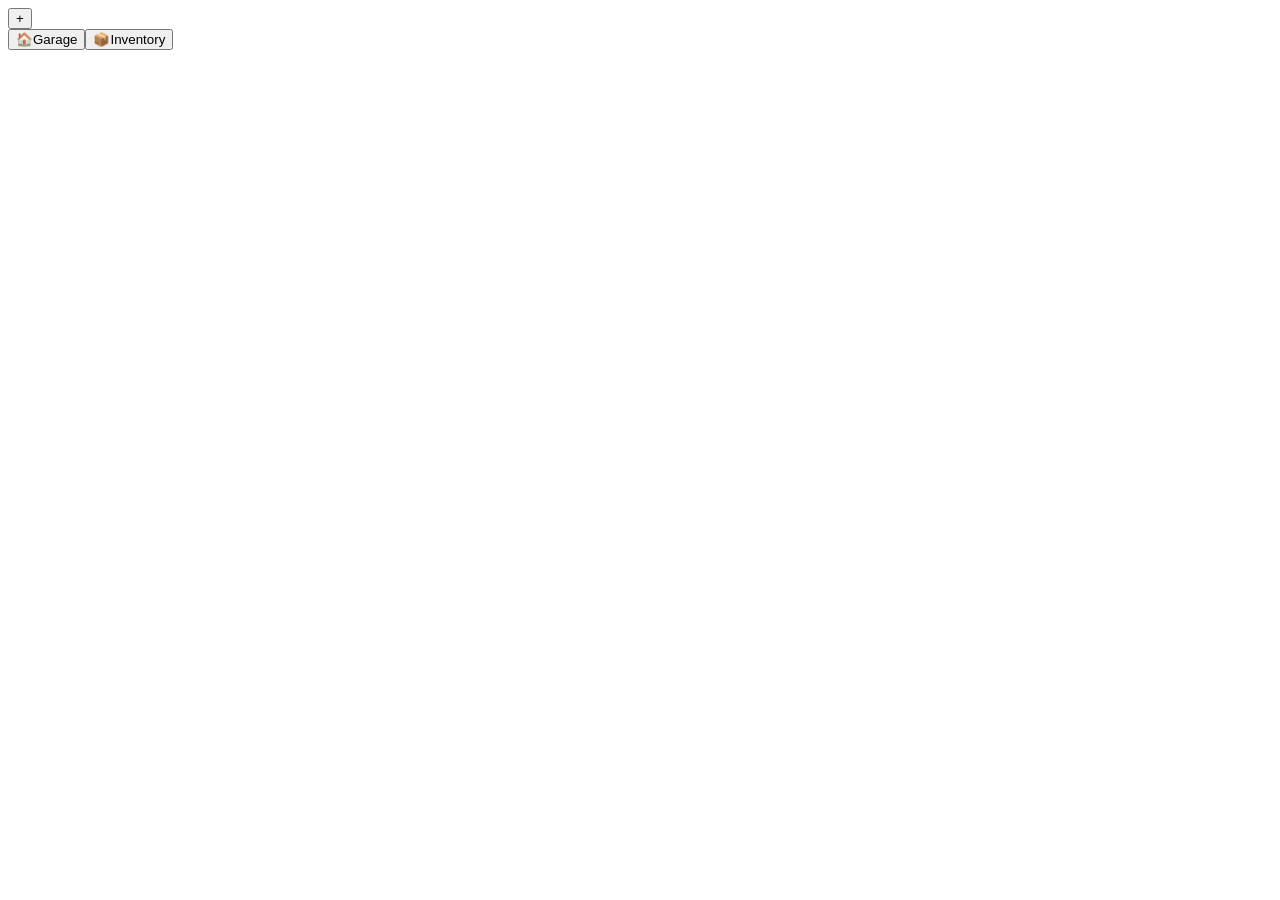
==== commit 6d0a47d4: "1.24.0: split index.html into app.css, lib.js and app.js; test the shared logic Co-Authored-By: Clau" ====
--- a/index.html
+++ b/index.html
@@ -11,206 +11,7 @@
 <meta name="mobile-web-app-capable" content="yes">
 <meta name="apple-mobile-web-app-title" content="Garage Log">
 <title>Garage Log</title>
-<style>
-:root{--bg:#eef1f7;--card:rgba(255,255,255,.82);--pop:#fff;--field:#f1f4f9;--hbg:rgba(238,241,247,.8);--tx:#121821;--mu:#667386;--ac:#00a56a;--ac2:#0a8fd6;--on:#fff;--bd:rgba(18,30,50,.1);--bad:#d6284b;--warn:#c2740a;--sh:0 12px 28px -16px rgba(30,50,90,.3);--g1:rgba(0,165,106,.14);--g2:rgba(10,143,214,.12);color-scheme:light;box-sizing:border-box;padding-top:env(safe-area-inset-top,0px)}
-@media(prefers-color-scheme:dark){:root:not([data-theme="light"]){--bg:#06080c;--card:rgba(255,255,255,.05);--pop:#10151c;--field:rgba(255,255,255,.06);--hbg:rgba(6,8,12,.72);--tx:#f1f4f8;--mu:#8794a6;--ac:#2bf0a0;--ac2:#18b7ff;--on:#04130c;--bd:rgba(255,255,255,.09);--bad:#ff5b78;--warn:#ffb23d;--sh:0 14px 34px -18px rgba(0,0,0,.8);--g1:rgba(43,240,160,.16);--g2:rgba(24,183,255,.13);color-scheme:dark}}
-:root[data-theme="dark"]{--bg:#06080c;--card:rgba(255,255,255,.05);--pop:#10151c;--field:rgba(255,255,255,.06);--hbg:rgba(6,8,12,.72);--tx:#f1f4f8;--mu:#8794a6;--ac:#2bf0a0;--ac2:#18b7ff;--on:#04130c;--bd:rgba(255,255,255,.09);--bad:#ff5b78;--warn:#ffb23d;--sh:0 14px 34px -18px rgba(0,0,0,.8);--g1:rgba(43,240,160,.16);--g2:rgba(24,183,255,.13);color-scheme:dark}
-*{box-sizing:border-box;-webkit-tap-highlight-color:transparent}
-html{scroll-padding-top:env(safe-area-inset-top,0px)}
-body{margin:0;background:var(--bg);color:var(--tx);font:16px/1.45 system-ui,-apple-system,"Segoe UI",Roboto,sans-serif;padding-bottom:170px;-webkit-font-smoothing:antialiased}
-body::before{content:"";position:fixed;inset:0;z-index:-1;background:radial-gradient(60vmax 42vmax at 95% -8%,var(--g2),transparent 62%),radial-gradient(52vmax 40vmax at -12% 8%,var(--g1),transparent 62%),var(--bg)}
-header{position:sticky;top:env(safe-area-inset-top,0px);background:var(--hbg);-webkit-backdrop-filter:blur(18px) saturate(1.4);backdrop-filter:blur(18px) saturate(1.4);z-index:5;padding:14px 16px 12px;border-bottom:1px solid var(--bd)}
-.row{display:flex;gap:8px;align-items:center}
-.tw{flex:1;min-width:0}
-.t{display:block;font-size:27px;font-weight:800;letter-spacing:-.025em;line-height:1.1;white-space:nowrap;overflow:hidden;text-overflow:ellipsis;background:linear-gradient(100deg,var(--tx) 40%,var(--ac));-webkit-background-clip:text;background-clip:text;-webkit-text-fill-color:transparent}
-.sub{display:block;font-size:12.5px;color:var(--mu);margin-top:2px;white-space:nowrap;overflow:hidden;text-overflow:ellipsis}
-select,input,textarea,button{font:inherit;color:var(--tx);background:var(--field);border:1px solid var(--bd);border-radius:14px;padding:11px 14px}
-button{cursor:pointer;font-weight:600;transition:transform .12s ease,background .2s ease,box-shadow .2s ease,border-color .2s ease}
-button:active{transform:scale(.95)}
-button.p{background:linear-gradient(135deg,var(--ac),var(--ac2));color:var(--on);border-color:transparent;box-shadow:0 8px 22px -8px var(--ac)}
-#hd button{width:42px;height:42px;padding:0;border-radius:50%;font-size:18px;background:var(--card);flex:none}
-input:focus,select:focus,textarea:focus{outline:none;border-color:var(--ac);box-shadow:0 0 0 3px color-mix(in srgb,var(--ac) 25%,transparent)}
-.tabs{display:flex;gap:8px;overflow-x:auto;padding:14px 16px 6px;scrollbar-width:none}
-.tabs::-webkit-scrollbar{display:none}
-.tabs:empty{padding:0}
-.tabs button{white-space:nowrap;background:var(--card);color:var(--mu);padding:8px 15px;border-radius:99px;font-size:14px;flex:none}
-.tabs button.on{background:linear-gradient(135deg,var(--ac),var(--ac2));color:var(--on);border-color:transparent;box-shadow:0 8px 20px -8px var(--ac)}
-main{padding:16px;max-width:640px;margin:auto}
-.c{position:relative;background:var(--card);border:1px solid var(--bd);border-radius:20px;padding:16px;margin-bottom:12px;box-shadow:var(--sh);-webkit-backdrop-filter:blur(10px);backdrop-filter:blur(10px);transition:transform .15s ease,border-color .2s ease}
-.c[data-open]{cursor:pointer}
-.c[data-open]:active{transform:scale(.985)}
-.c[data-open]:hover{border-color:color-mix(in srgb,var(--ac) 45%,var(--bd))}
-.c h3{margin:0 0 3px;font-size:16.5px;font-weight:700;letter-spacing:-.01em;display:flex;align-items:center;flex-wrap:wrap;gap:6px 8px}
-.c h3.dt{font-size:15.5px}
-.c h3 .tag{margin-left:auto}
-.m{color:var(--mu);font-size:13.5px}
-.sc{padding-left:20px}
-.sc::before{content:"";position:absolute;left:0;top:16px;bottom:16px;width:4px;border-radius:0 4px 4px 0;background:var(--sc);box-shadow:0 0 14px var(--sc)}
-.st0{--sc:var(--ac)}.st1{--sc:var(--warn)}.st2{--sc:var(--bad)}.stn{--sc:var(--mu)}.stu{--sc:var(--ac2)}
-.tag{--c:var(--mu);display:inline-block;font-size:11px;font-weight:800;letter-spacing:.06em;text-transform:uppercase;padding:3px 9px;border-radius:99px;color:var(--c);background:color-mix(in srgb,var(--c) 14%,transparent);border:1px solid color-mix(in srgb,var(--c) 35%,transparent)}
-.tag.ok{--c:var(--ac)}.tag.bad{--c:var(--bad)}.tag.warn{--c:var(--warn)}
-.ic{width:1.15em;height:1.15em;fill:none;stroke:currentColor;stroke-width:2;stroke-linecap:round;stroke-linejoin:round;vertical-align:-.2em;flex:none}
-.tabs button .ic{width:16px;height:16px;margin-right:6px;vertical-align:-3px}
-.empty .ei .ic{width:1em;height:1em;stroke-width:1.5;color:var(--ac)}
-.pb{height:6px;border-radius:99px;background:color-mix(in srgb,var(--sc) 16%,var(--field));margin-top:10px;overflow:hidden}.pb i{display:block;height:100%;border-radius:99px;background:var(--sc)}
-.sec .n{margin-left:8px;font-weight:700;opacity:.7}
-.hero{position:relative;height:170px;border-radius:22px;overflow:hidden;margin-bottom:14px;border:1px solid var(--bd);display:flex;align-items:center;justify-content:center;background:radial-gradient(circle at 75% 15%,color-mix(in srgb,var(--k) 70%,transparent),transparent 60%),linear-gradient(135deg,color-mix(in srgb,var(--k) 38%,#000),color-mix(in srgb,var(--k) 8%,var(--pop)))}
-.hero img{position:absolute;inset:0;width:100%;height:100%;object-fit:cover}
-.hero::after{pointer-events:none;content:"";position:absolute;inset:0;background:linear-gradient(to top,rgba(0,0,0,.4),transparent 55%)}
-.fab{position:fixed;right:18px;bottom:calc(92px + env(safe-area-inset-bottom,0px));width:60px;height:60px;border-radius:50%;font-size:30px;line-height:1;padding:0;z-index:6;box-shadow:0 14px 30px -8px var(--ac)}
-.fabl{right:auto;left:18px}
-#bn{position:fixed;left:50%;transform:translateX(-50%);bottom:calc(14px + env(safe-area-inset-bottom,0px));width:min(92vw,380px);display:flex;gap:6px;padding:6px;background:var(--hbg);-webkit-backdrop-filter:blur(20px) saturate(1.5);backdrop-filter:blur(20px) saturate(1.5);border:1px solid var(--bd);border-radius:26px;box-shadow:0 18px 40px -14px rgba(0,0,0,.6);z-index:6}
-#bn button{flex:1;display:flex;align-items:center;justify-content:center;gap:8px;border:0;border-radius:20px;background:none;color:var(--mu);padding:12px 8px}
-#bn button svg{width:21px;height:21px;fill:none;stroke:currentColor;stroke-width:1.8;stroke-linecap:round;stroke-linejoin:round}
-#bn button.on{color:var(--ac);background:color-mix(in srgb,var(--ac) 14%,transparent);box-shadow:inset 0 0 0 1px color-mix(in srgb,var(--ac) 30%,transparent)}
-dialog{border:1px solid var(--bd);border-radius:26px;background:var(--pop);color:var(--tx);width:min(94vw,440px);max-height:90vh;padding:20px;box-shadow:0 30px 80px -20px rgba(0,0,0,.7)}
-dialog[open]{animation:pop .22s cubic-bezier(.2,.9,.3,1.2)}
-dialog::backdrop{background:rgba(3,6,10,.62);-webkit-backdrop-filter:blur(6px);backdrop-filter:blur(6px)}
-dialog h3{font-size:21px;font-weight:800;letter-spacing:-.02em}
-label{display:block;font-size:11.5px;font-weight:700;letter-spacing:.07em;text-transform:uppercase;color:var(--mu);margin-top:14px}
-dialog input,dialog textarea,dialog select{width:100%;margin-top:6px}
-.empty{text-align:center;color:var(--mu);padding:56px 16px}
-.empty .ei{font-size:54px;margin-bottom:10px;filter:drop-shadow(0 10px 20px color-mix(in srgb,var(--ac) 40%,transparent))}
-.x{float:right;border:0!important;background:none!important;color:var(--mu);padding:0 6px!important}
-.ph{display:flex;gap:8px;flex-wrap:wrap;margin-top:10px}.ph img{width:70px;height:70px;object-fit:cover;border-radius:12px;border:1px solid var(--bd);cursor:pointer}
-.sp{display:flex;justify-content:space-between;gap:12px;padding:10px 0;border-bottom:1px dashed var(--bd)}.sp:last-child{border:0}
-.sec{display:flex;justify-content:flex-start;align-items:center;margin:20px 2px 10px;font-size:12px;font-weight:800;letter-spacing:.09em;text-transform:uppercase;color:var(--mu)}
-.sec::before{content:"";flex:none;width:18px;height:3px;border-radius:3px;background:linear-gradient(90deg,var(--ac),var(--ac2));margin-right:10px}
-.sec:first-child{margin-top:4px}
-.sec{gap:0}.sec a{margin-left:auto;font-weight:600;text-transform:none;letter-spacing:0;font-size:13px;color:var(--ac);cursor:pointer;padding:12px 8px;margin-top:-12px;margin-bottom:-12px;margin-right:-8px}
-.q{display:flex;gap:14px;align-items:center;margin-top:12px}
-.q button{width:46px;height:46px;border-radius:50%;padding:0;font-size:22px;background:var(--field)}
-.q b{font-size:30px;font-weight:800;min-width:42px;text-align:center;font-variant-numeric:tabular-nums}
-.mrow{display:block;width:100%;text-align:left;margin-top:8px;padding:14px 16px;font-size:16px}
-.c h3 .tag~.tag{margin-left:0}
-details summary{cursor:pointer;padding:4px 0}
-.qa{display:block;width:100%;margin:0 0 6px;padding:13px 16px;border-radius:16px;font-size:15px;background:color-mix(in srgb,var(--ac) 10%,var(--field));border:1px solid color-mix(in srgb,var(--ac) 30%,var(--bd));color:var(--ac)}
-.qps{display:flex;flex-wrap:wrap;gap:8px;margin-top:8px}.qps button{padding:7px 13px;border-radius:99px;font-size:13.5px}
-.row select,.row input{flex:1;min-width:0}
-.mv{position:absolute;top:12px;left:12px;z-index:3;display:flex;gap:6px}
-.mv button{width:40px;height:40px;padding:0;border-radius:50%;background:rgba(0,0,0,.62);color:#fff;border-color:rgba(255,255,255,.25);font-size:18px}
-#toast{position:fixed;left:50%;transform:translateX(-50%);bottom:calc(166px + env(safe-area-inset-bottom,0px));width:min(92vw,380px);display:flex;align-items:center;justify-content:space-between;gap:12px;padding:10px 12px 10px 18px;background:var(--pop);border:1px solid var(--bd);border-radius:18px;box-shadow:0 18px 40px -14px rgba(0,0,0,.6);z-index:8}
-#toast[hidden]{display:none}
-#toast button{color:var(--ac);flex:none}
-#pv{position:fixed;inset:0;z-index:50;overflow:auto;background:#fff;color:#111;padding:calc(20px + env(safe-area-inset-top,0px)) 18px calc(28px + env(safe-area-inset-bottom,0px));font-size:14px}
-#pv .bar{display:flex;gap:8px;margin-bottom:18px}
-#pv button{color:#111;background:#f2f4f7;border:1px solid #d5dae2;padding:10px 16px;box-shadow:none}
-#pv button.p{color:#fff;background:#0a8fd6;border-color:#0a8fd6}
-#pv h1{font-size:26px;margin:0 0 4px;letter-spacing:-.02em}
-#pv .pvm{color:#555;font-size:13px;margin-top:2px}
-#pv table{width:100%;border-collapse:collapse}
-#pv th,#pv td{text-align:left;padding:8px;border-bottom:1px solid #ddd;vertical-align:top}
-#pv td:first-child{white-space:nowrap}
-#pv th{font-size:11px;text-transform:uppercase;letter-spacing:.06em;color:#555}
-@media print{body>*:not(#pv){display:none!important}body::before{display:none}#pv{position:static;overflow:visible;padding:0}#pv .bar{display:none}}
-.fresh .c{animation:rise .4s cubic-bezier(.2,.8,.3,1) both}
-.fresh .c:nth-child(2){animation-delay:.05s}.fresh .c:nth-child(3){animation-delay:.1s}.fresh .c:nth-child(4){animation-delay:.15s}.fresh .c:nth-child(5){animation-delay:.2s}.fresh .c:nth-child(n+6){animation-delay:.25s}
-@keyframes rise{from{opacity:0;transform:translateY(14px) scale(.98)}to{opacity:1;transform:none}}
-@keyframes pop{from{opacity:0;transform:translateY(16px) scale(.96)}to{opacity:1;transform:none}}
-@media(prefers-reduced-motion:reduce){*{animation:none!important;transition:none!important}}
-@media(max-width:640px){dialog{width:100%;max-width:none;margin:auto 0 0;border-radius:26px 26px 0 0;max-height:92vh;padding:12px 20px calc(20px + env(safe-area-inset-bottom,0px))}dialog[open]{animation:sheet .28s cubic-bezier(.2,.9,.3,1)}dialog::before{content:"";display:block;width:40px;height:4px;border-radius:4px;background:var(--bd);margin:0 auto 12px}}
-.attn{display:flex;align-items:center;gap:10px;width:100%;text-align:left;margin:0 0 12px;padding:13px 14px;border-radius:16px;font-weight:700;background:color-mix(in srgb,var(--warn) 14%,var(--field));border:1px solid color-mix(in srgb,var(--warn) 38%,transparent)}
-.attn.bad{background:color-mix(in srgb,var(--bad) 13%,var(--field));border-color:color-mix(in srgb,var(--bad) 38%,transparent)}
-.attn .ac{margin-left:auto;white-space:nowrap;flex:none;color:var(--mu);font-weight:600}
-.nudge{border-color:color-mix(in srgb,var(--ac) 40%,transparent)}
-a.abtn{flex:1;display:block;text-align:center;padding:12px 14px;border-radius:14px;background:var(--field);border:1px solid var(--bd);color:var(--tx);font-weight:700;text-decoration:none}
-label.ck{display:flex;align-items:center;gap:12px;padding:12px 2px;margin:0;border-bottom:1px solid var(--bd);font-size:16px;font-weight:500;letter-spacing:0;text-transform:none;color:var(--tx)}
-label.ck input{width:24px;height:24px;flex:none;margin:0}
-.m:empty{display:none}.at{margin-top:8px}.at .mrow{margin-top:0}.ata{margin-top:4px}.ata button{flex:1;padding:10px;font-size:13px}.buy{color:var(--ac);font-weight:700;font-size:13px;text-decoration:none;display:inline-block;padding:12px 6px;margin:-12px -6px}
-#pv h2{font-size:16px;margin:18px 0 6px}
-#pv .pvph{display:flex;gap:6px;flex-wrap:wrap;margin-top:6px}
-#pv .pvph img{height:72px;width:auto;border-radius:6px}
-.tl{position:relative;padding-left:32px;margin-top:4px}
-.tl::before{content:"";position:absolute;left:12px;top:8px;bottom:8px;width:2px;border-radius:2px;background:var(--bd)}
-.tly{font-size:13px;font-weight:800;letter-spacing:.1em;color:var(--mu);margin:18px 0 8px;position:relative}
-.tly::before{content:"";position:absolute;left:-26px;top:4px;width:10px;height:10px;border-radius:50%;background:var(--ac)}
-.tli{position:relative;margin-bottom:12px}
-.tld{position:absolute;left:-32px;top:-2px;width:26px;height:26px;border-radius:50%;background:var(--pop);border:2px solid var(--ac);display:flex;align-items:center;justify-content:center;font-style:normal;font-size:12px}
-.tlh{font-size:12px;font-weight:700;color:var(--mu);margin:2px 0 6px}
-html[data-ts="1"]{zoom:1.12}html[data-ts="2"]{zoom:1.26}html[data-ts] .rsb{max-width:100%;box-sizing:border-box}
-@media(pointer:coarse){.ed::after,.ed2::after{content:"";position:absolute;inset:-6px}.ed2{position:relative}.chs button,.qps button{min-height:40px}}
-.ed,.ed2,#ev{font-size:0!important;display:inline-flex!important;align-items:center;justify-content:center}
-.ed::before,.ed2::before,#ev::before{content:"";width:17px;height:17px;background:currentColor;-webkit-mask:url("data:image/svg+xml,%3Csvg xmlns='http://www.w3.org/2000/svg' viewBox='0 0 24 24' fill='none' stroke='black' stroke-width='2' stroke-linecap='round' stroke-linejoin='round'%3E%3Cpath d='M4 20l1-4L16.5 4.5a2.1 2.1 0 0 1 3 3L8 19z'/%3E%3Cpath d='M14.5 6.5l3 3'/%3E%3C/svg%3E") center/contain no-repeat;mask:url("data:image/svg+xml,%3Csvg xmlns='http://www.w3.org/2000/svg' viewBox='0 0 24 24' fill='none' stroke='black' stroke-width='2' stroke-linecap='round' stroke-linejoin='round'%3E%3Cpath d='M4 20l1-4L16.5 4.5a2.1 2.1 0 0 1 3 3L8 19z'/%3E%3Cpath d='M14.5 6.5l3 3'/%3E%3C/svg%3E") center/contain no-repeat}
-.ed{position:absolute;top:10px;right:10px;width:36px;height:36px;padding:0;border-radius:50%;font-size:16px;line-height:1;background:var(--field);color:var(--mu);z-index:2}
-.c.ce{padding-right:58px}
-.ed2{flex:none;width:34px;height:34px;padding:0;border-radius:50%;font-size:15px;line-height:1;background:var(--field);color:var(--mu);align-self:center}
-.upd{position:relative}.upd::after{content:"";position:absolute;top:7px;right:7px;width:10px;height:10px;border-radius:50%;background:var(--ac);box-shadow:0 0 0 2px var(--bg)}
-@keyframes sheet{from{transform:translateY(100%)}to{transform:none}}
-#sd{flex:none;width:31px;height:31px;padding:10px;background:var(--mu);background-clip:content-box;border-radius:50%;cursor:pointer}
-body[data-sync=ok] #sd{background:var(--ac);background-clip:content-box}
-body[data-sync=busy] #sd{background:var(--warn);background-clip:content-box;animation:pulse 1s ease-in-out infinite}
-body[data-sync=off] #sd{background:var(--bad);background-clip:content-box}
-@keyframes pulse{50%{opacity:.35}}
-
-:root{--okc:var(--ac)}
-.st0{--sc:var(--okc)}.tag.ok{--c:var(--okc)}
-body{overscroll-behavior-y:contain}
-.c[data-sw]{touch-action:pan-y;position:relative;transition:transform .2s}
-.c.swr,.c.swl{transition:none}
-.c.swr{border-color:var(--ac)}.c.swl{border-color:var(--warn)}
-.c.swr::after,.c.swl::after{position:absolute;right:56px;top:16px;font-size:12px;font-weight:700;padding:3px 9px;border-radius:99px;background:var(--field)}
-.c.swr::after{content:"\2713 Release for done";color:var(--ac)}.c.swl::after{content:"Release to snooze";color:var(--warn)}
-.rsb{margin:0 0 10px}.chs{display:flex;gap:8px;overflow-x:auto;margin:0 0 12px;padding-bottom:2px}
-.chs button{flex:none;padding:7px 14px;border-radius:99px;font-size:13px}
-.chs button.on{background:color-mix(in srgb,var(--ac) 18%,var(--field));border-color:var(--ac);color:var(--ac)}
-.empty button.p{margin-top:16px}
-#lb{position:fixed;inset:0;z-index:50;background:rgba(0,0,0,.94);display:flex;align-items:center;justify-content:center;overflow:hidden;animation:pop .2s both}
-#lb img{max-width:100%;max-height:100%;touch-action:none;user-select:none;-webkit-user-drag:none;transition:transform .12s}
-#lb .lbx{position:absolute;top:calc(14px + env(safe-area-inset-top,0px));right:14px;width:44px;height:44px;border-radius:50%;padding:0;z-index:2}
-#lb .lbn{position:absolute;top:50%;width:44px;height:64px;margin-top:-32px;padding:0;font-size:30px;border-radius:14px;z-index:2;opacity:.8}
-#lb .lbp{left:8px}#lb .lbf{right:8px}
-#lb .lbc{position:absolute;bottom:calc(20px + env(safe-area-inset-bottom,0px));left:0;right:0;text-align:center;color:#fff;font-size:14px}
-.cs{display:flex;gap:10px;flex-wrap:wrap;margin-top:6px}
-.cs button{width:34px;height:34px;padding:0;border-radius:50%;border:2px solid transparent;font-size:12px}
-.cs button.on{border-color:var(--tx);box-shadow:0 0 0 2px var(--bg)}
-.ro #fab,.ro #fabE,.ro .ed,.ro .ed2,.ro [data-addrec],.ro #more,.ro #ev,.ro .qa,.ro .sec a,.ro [data-renew],.ro [data-done],.ro [data-snz],.ro [data-again],.ro [data-srch]{display:none!important}
-#rob{position:fixed;left:50%;transform:translateX(-50%);bottom:calc(86px + env(safe-area-inset-bottom,0px));z-index:20;padding:6px 14px;border-radius:99px;font-size:12px;font-weight:700;letter-spacing:.05em;text-transform:uppercase;background:var(--pop);border:1px solid var(--bd);color:var(--mu);box-shadow:var(--sh);pointer-events:none}
-.uc svg{display:block;width:100%;height:auto}
-.uc .big{font-size:22px;font-weight:800;letter-spacing:-.02em}
-#ptr{position:fixed;left:50%;top:0;transform:translate(-50%,-60px);z-index:30;padding:8px 16px;border-radius:99px;background:var(--pop);border:1px solid var(--bd);box-shadow:var(--sh);font-size:13px;color:var(--mu);opacity:0;pointer-events:none}
-.hp summary{cursor:pointer;font-weight:700;padding:14px 4px;list-style:none}.hp summary::-webkit-details-marker{display:none}
-.hp summary::after{content:"+";float:right;color:var(--ac);font-size:20px;line-height:1}.hp[open] summary::after{content:"\2212"}
-.hp{border-bottom:1px solid var(--bd)}.hp .hb{padding:0 4px 14px;color:var(--mu);font-size:14px;line-height:1.55}.hp .hb p{margin:0 0 8px}
-.c[data-open]:active,.fab:active,.tabs button:active,#bn button:active,.mrow:active,.qa:active,button.p:active{transform:scale(.97)}
-.c[data-open],.fab,.tabs button,#bn button,.mrow,.qa,button.p{transition:transform .12s,border-color .2s,box-shadow .2s}
-
-/* ---- 1.16 refresh: emoji icons, docked bar, tiles */
-button .ic,a .ic,.tabs .ic{pointer-events:none}
-.ic.em{width:auto;height:auto;font-style:normal;font-size:1.1em;line-height:1;vertical-align:-.12em;stroke:none;fill:none}
-.tabs button .ic.em{width:auto;height:auto;font-size:15px;margin-right:6px;vertical-align:-1px}
-#bn{left:0;right:0;bottom:0;transform:none;width:auto;gap:0;padding:6px 8px calc(6px + env(safe-area-inset-bottom,0px));border:0;border-top:1px solid var(--bd);border-radius:0;box-shadow:none;background:var(--hbg)}
-#bn button{flex-direction:column;gap:1px;padding:6px 4px 4px;border-radius:12px;font-size:11px;font-weight:600;position:relative}
-#bn button .ic.em{font-size:22px;margin:0}
-#bn button.on{background:none;box-shadow:none;color:var(--ac)}
-#bn button.on::before{content:"";position:absolute;top:-7px;left:30%;right:30%;height:3px;border-radius:0 0 3px 3px;background:var(--ac)}
-body{padding-bottom:96px}
-.fab{bottom:calc(76px + env(safe-area-inset-bottom,0px))}
-#toast{bottom:calc(80px + env(safe-area-inset-bottom,0px))}
-#rob{bottom:calc(66px + env(safe-area-inset-bottom,0px))}
-.vg{display:grid;grid-template-columns:repeat(auto-fill,minmax(158px,1fr));gap:12px}
-.vt{position:relative;overflow:hidden;min-height:96px;display:flex;flex-direction:column;gap:3px;padding:14px 12px 12px 16px;margin:0;cursor:pointer}
-.vt .bar{position:absolute;left:0;top:0;bottom:0;width:5px;background:var(--k)}
-.vt .cv{height:96px;margin:-14px -12px 8px -16px;background-size:cover;background-position:center}
-.vt>*{position:relative}.vt>.bar{position:absolute}
-.vt h3{font-size:17px;font-weight:800;letter-spacing:-.01em;margin:0;overflow-wrap:anywhere}
-.vt .m{font-size:12.5px}
-.vt .vs{display:flex;flex-wrap:wrap;align-items:center;gap:4px 6px;margin-top:4px;font-size:12.5px}
-.vt .vs .tag{margin:0}
-.vt .ed{position:absolute;top:8px;right:8px;width:34px;height:34px}
-.vt .mv{display:flex;gap:6px;margin-top:6px}.vt .mv button{flex:1;padding:6px}
-.vt .pb{margin-top:6px}
-.qt{display:grid;grid-template-columns:repeat(3,1fr);gap:8px;margin:0 0 12px}
-.qt button{display:flex;flex-direction:column;align-items:center;gap:4px;padding:12px 4px;font-size:13px;font-weight:600;border-radius:14px}
-.qt .ic.em{font-size:24px}
-.updt{display:block;text-decoration:none;color:var(--tx);margin:0 0 12px;padding:13px 14px;border-radius:16px;background:color-mix(in srgb,var(--ac) 12%,var(--field));border:1px solid color-mix(in srgb,var(--ac) 40%,transparent)}
-.updt b{display:block}.updt span{font-size:13px;color:var(--mu)}.updt u{color:var(--ac);font-weight:700}
-.rmr{display:flex;align-items:center;justify-content:space-between;gap:10px;margin-top:2px}
-.rmr>.m{flex:1;min-width:0;overflow-wrap:anywhere}
-.rb{display:flex;gap:6px;flex:none;margin:0;align-items:center}
-.rb button{flex:none;padding:9px 16px;border-radius:99px;font-weight:700}
-.rb button.dn{background:var(--ac);color:var(--on);border-color:transparent}
-.rb button.sz{padding:9px 11px}
-</style>
+<link rel="stylesheet" href="app.css?v=__VERSION__">
 </head>
 <body>
 <header><div class="row" id="hd"></div></header>
@@ -222,1170 +23,8 @@
 <div id="toast" hidden></div>
 <dialog id="dlg"><div id="dbody"></div></dialog>
 <div id="pv" hidden></div>
-<script>
-const APP_V="__VERSION__",APP_B="__BUILD__";
-// Inside the Android app the page is bundled with the app. The server is optional there.
-let UPD=null;
-let RO="";try{RO=new URLSearchParams(location.search).get("ro")||""}catch(e){}
-if(RO){const _g=Storage.prototype.getItem,_s=Storage.prototype.setItem;
-  Storage.prototype.getItem=function(k){return/^garagelog(-base)?$/.test(k)?null:_g.call(this,k)};
-  Storage.prototype.setItem=function(k,v){if(/^garagelog(-base)?$/.test(k))return;return _s.call(this,k,v)}}
-if(RO){document.body.classList.add("ro");const _n=()=>{};openForm=vehForm=invForm=addPart=specForm=partEdit=delRec=doneRem=snoozeDlg=qOdo=dataForm=addChooser=renewDlg=searchForm=docsForm=mvVeh=starterDlg=_n;
-  const b=document.createElement("div");b.id="rob";b.textContent="View only";document.body.appendChild(b)}
-const APP=!!(window.Capacitor&&(Capacitor.isNativePlatform?Capacitor.isNativePlatform():true));
-let SRV={};try{SRV=JSON.parse(localStorage.getItem("garagelog-server")||"{}")||{}}catch(e){}
-const BASE=APP&&SRV.u?SRV.u:"",SYNC=!APP||!!BASE;
-const b64=t=>btoa(unescape(encodeURIComponent(t)));
-// Accounts (optional, turned on by the server admin): a sign-in token is sent instead of the shared password.
-let ME=null,TOK="";try{TOK=localStorage.getItem("garagelog-tok")||""}catch(e){}
-const tok=()=>APP?(SRV.tok||""):TOK;
-const HDR=()=>tok()?{Authorization:"Bearer "+tok()}:SRV.pw?{Authorization:"Basic "+b64("u:"+SRV.pw)}:{};
-const F=(p,o={})=>APP&&!BASE?Promise.reject(new Error("no server")):fetch(BASE+p,Object.assign({},o,{headers:Object.assign({},o.headers,HDR())})).then(r=>{if(r.status===401&&ME&&ME.accounts&&!RO)needLogin();return r});
-const pu=u=>RO&&u&&!/^(data:|blob:|https?:)/.test(u)?u+(u.includes("?")?"&":"?")+"t="+RO:!BASE||!u||/^(data:|blob:|https?:)/.test(u)?u:BASE+u+(SRV.t?"?t="+SRV.t:"");
-const TYPES=[["dash","Dashboard"],["service","Service"],["repair","Repairs"],["upgrade","Upgrades"],["timeline","Timeline"],["parts","Parts"],["reminder","Reminders"],["odometer","Odometer"],["note","Notes"]];
-const SPECS=[["oilW","Oil weight","5W-30"],["oilC","Oil capacity","4.5 qt"],["oilF","Oil filter #",""],["airF","Air filter #",""],["blade","Blade / belt #",""],["fuelF","Fuel filter #",""],["plug","Spark plugs",""],["tire","Tire size",""]];
-const CATS=["Oil","Lube","Grease","Filter","Part","Other"],PH=["service","repair","upgrade"];
-let S={vehicles:[],records:[],inv:[],cur:null,units:"imperial"},view="garage",tab="dash",ic="All",gk="All",em=false,lk="";
-try{const r=localStorage.getItem("garagelog");if(r)S=Object.assign(S,JSON.parse(r))}catch(e){}
-S.records=S.records.filter(r=>r.type!=="fuel");
-const save=()=>{try{localStorage.setItem("garagelog",JSON.stringify(S))}catch(e){}push()};
-const $=id=>document.getElementById(id);
-let ours=false;
-const theme=()=>{try{return localStorage.getItem("garagelog-theme")||"auto"}catch(e){return"auto"}};
-const applyTheme=()=>{const t=theme(),r=document.documentElement;if(t==="auto"){if(ours){r.removeAttribute("data-theme");ours=false}}else{r.setAttribute("data-theme",t);ours=true}
-  const dk=t==="dark"||(t==="auto"&&matchMedia("(prefers-color-scheme:dark)").matches),m=document.querySelector('meta[name="theme-color"]');if(m)m.content=dk?"#06080c":"#eef1f7"};
-const tsz=()=>{try{return localStorage.getItem("garagelog-ts")||"0"}catch(e){return"0"}};
-const setTsz=t=>{try{localStorage.setItem("garagelog-ts",t)}catch(e){}document.documentElement.dataset.ts=t};
-document.documentElement.dataset.ts=tsz();
-const setTheme=t=>{try{localStorage.setItem("garagelog-theme",t)}catch(e){}applyTheme()};
-applyTheme();
-const esc=s=>String(s??"").replace(/[&<>"]/g,c=>({"&":"&amp;","<":"&lt;",">":"&gt;",'"':"&quot;"}[c]));
-const uid=()=>Math.random().toString(36).slice(2,10);
-const today=()=>{const d=new Date();return d.getFullYear()+"-"+String(d.getMonth()+1).padStart(2,"0")+"-"+String(d.getDate()).padStart(2,"0")};
-const addM=(s,n)=>{const d=new Date(s+"T00:00:00"),day=d.getDate();d.setMonth(d.getMonth()+n);if(d.getDate()!==day)d.setDate(0);return d.getFullYear()+"-"+String(d.getMonth()+1).padStart(2,"0")+"-"+String(d.getDate()).padStart(2,"0")};
-const KINDS=[["car","Car / Truck","🚗"],["offroad","Off-road","🏞️","Off-road (UTV / ATV / dirt bike)"],["trailer","Trailer","🚚"],["mower","Lawn mower","🌿"],["other","Other","🔧"]];
-const KC={car:"#4da3ff",offroad:"#ff7a3d",trailer:"#b07cff",mower:"#2bf0a0",other:"#9aa7b8"},SC=["var(--okc)","var(--warn)","var(--bad)"],CLRS=["#4da3ff","#ff7a3d","#b07cff","#2bf0a0","#ff5b78","#ffb23d","#18b7ff","#9aa7b8"],vcol=v=>v.color||KC[v.kind]||KC.other;
-const vOf=id=>S.vehicles.find(v=>v.id===id);
-const isH=id=>(vOf(id)||{}).meter==="hrs",isT=id=>(vOf(id)||{}).meter==="time";
-const dU=(id=S.cur)=>isH(id)?"hrs":S.units==="imperial"?"mi":"km";
-const soonAt=id=>+(vOf(id)||{}).soonDist||(isH(id)?10:500),soonD=id=>+(vOf(id)||{}).soonDays||30;
-const IP={car:'<path d="M4 13l2-5.2A2 2 0 0 1 7.9 6.5h8.2a2 2 0 0 1 1.9 1.3L20 13v4.2a.8.8 0 0 1-.8.8h-1.4a.8.8 0 0 1-.8-.8V16H7v1.2a.8.8 0 0 1-.8.8H4.8a.8.8 0 0 1-.8-.8z"/><path d="M4 13h16"/><circle cx="7.6" cy="14.6" r=".6"/><circle cx="16.4" cy="14.6" r=".6"/>',
-mtn:'<path d="M3 19l6.2-11 3.6 6.3 2.2-3.3L21 19z"/>',
-trailer:'<path d="M2 7.5h14.5v8H2z"/><path d="M16.5 13H21"/><circle cx="8" cy="17.5" r="2"/>',
-mower:'<path d="M5 14.5h11.5l1.7-6.5H15"/><path d="M5 14.5V11h4"/><circle cx="7.5" cy="18" r="2"/><circle cx="16.5" cy="18" r="2"/>',
-wrench:'<path d="M14.7 6.3a4 4 0 0 0-5.4 5.4L3.5 17.5a1.8 1.8 0 0 0 3 3l5.8-5.8a4 4 0 0 0 5.4-5.4l-2.6 2.6-2.4-.6-.6-2.4z"/>',
-hammer:'<path d="M13 7l4 4M4.5 19.5L13 11M9.5 4.5l3-1.5 7.5 7.5-1.5 3-9-9z"/>',
-up:'<path d="M12 19V6M6 11.5l6-6 6 6"/>',
-grid:'<path d="M4 4h7v7H4zM13 4h7v4.5h-7zM13 11.5h7V20h-7zM4 14h7v6H4z"/>',
-timeline:'<path d="M12 3v18"/><circle cx="12" cy="7" r="2" fill="var(--pop)"/><circle cx="12" cy="16" r="2" fill="var(--pop)"/><path d="M14.5 7H19M9.5 16H5"/>',
-cube:'<path d="M20.5 7.5L12 3 3.5 7.5v9L12 21l8.5-4.5zM3.5 7.5L12 12l8.5-4.5M12 12v9"/>',
-bell:'<path d="M18 16.5v-5a6 6 0 0 0-12 0v5L4 18.5h16zM10 21h4"/>',
-gauge:'<path d="M4 17a8.5 8.5 0 1 1 16 0"/><path d="M12 16.5l4-5"/>',
-note:'<path d="M6 3h8.5L19 7.5V21H6zM14 3v5h5M9 13h7M9 17h7"/>',
-dots:'<circle cx="5" cy="12" r="1.3"/><circle cx="12" cy="12" r="1.3"/><circle cx="19" cy="12" r="1.3"/>',
-flag:'<path d="M5 21V4M5 4h12l-2.5 4L17 12H5"/>',
-cal:'<path d="M4 6.5h16V20H4zM4 10.5h16M8 3.5v4M16 3.5v4"/>',
-search:'<circle cx="11" cy="11" r="6.5"/><path d="M20 20l-4.5-4.5"/>',
-cam:'<path d="M4 8.5h3.7l1.8-2.5h5l1.8 2.5H20V19H4z"/><circle cx="12" cy="13.5" r="3.3"/>',
-help:'<circle cx="12" cy="12" r="9"/><path d="M9.5 9.5a2.6 2.6 0 1 1 3.6 2.4c-.7.4-1.1.9-1.1 1.7M12 17h.01"/>',
-oil:'<path d="M12 3.5s6 6.2 6 10.3a6 6 0 0 1-12 0c0-4.100 6-10.300 6-10.300z"/>'};
-const EM={car:"🚗",mtn:"🏍️",trailer:"🚚",mower:"🚜",wrench:"🔧",hammer:"🛠️",up:"⬆️",grid:"📊",timeline:"📜",cube:"⚙️",bell:"⏰",gauge:"⏱️",note:"📝",dots:"⋯",flag:"🚩",cal:"📅",search:"🔍",cam:"📷",help:"❓",oil:"🛢️"};
-const EMS={trailer:'<svg viewBox="0 0 24 24" aria-hidden="true"><rect x="5" y="6" width="16" height="9.5" rx="1.6" fill="#d5dde8"/><rect x="5" y="6" width="16" height="2.4" rx="1.2" fill="#9fb0c3"/><path d="M5 13.2H2.2L.8 15" stroke="#8a97a8" stroke-width="1.7" fill="none" stroke-linecap="round" stroke-linejoin="round"/><circle cx="13" cy="17" r="3.2" fill="#2b3340"/><circle cx="13" cy="17" r="1.2" fill="#d5dde8"/></svg>'};
-const ico=n=>EM[n]?`<span class="ic em" aria-hidden="true">${EMS[n]||EM[n]}</span>`:`<svg class="ic" viewBox="0 0 24 24" aria-hidden="true">${IP[n]||""}</svg>`;
-const TIC={dash:"grid",service:"wrench",repair:"hammer",upgrade:"up",timeline:"timeline",parts:"cube",reminder:"bell",odometer:"gauge",note:"note",more:"dots"};
-
-const veh=()=>S.vehicles.find(v=>v.id===S.cur);
-const lastOdo=id=>Math.max(0,...S.records.filter(r=>r.vid===id&&r.type!=="reminder"&&r.odo!==""&&r.odo!=null).map(r=>+r.odo||0));
-
-const REP=[[0,"Doesn't repeat"],[6,"Every 6 months"],[12,"Every year"],[24,"Every 2 years"],[36,"Every 3 years"]];
-const vrep=n=>REP.filter(x=>x[0]).map(([m,l])=>`<option value="${m}" ${m===+n?"selected":""}>${l}</option>`).join("");
-const repTxt=n=>n%12===0?(n===12?"year":n/12+" years"):n+" months";
-const nextDate=(d,n)=>{let x=addM(d||today(),n),i=0;while(x<=today()&&i++<60)x=addM(x,n);return x};
-const vDates=v=>[v.kind==="offroad"&&v.ohv&&{k:"ohv",l:"OHV sticker expires",date:v.ohv,rep:v.ohvRep??24},v.kind!=="mower"&&v.reg&&{k:"reg",l:"Registration expires",date:v.reg,rep:v.regRep??24}].filter(Boolean).concat((v.dts||[]).filter(x=>x.date).map(x=>({k:"dt:"+x.id,l:x.l||"Other date",date:x.date,rep:x.rep??24})));
-const act=()=>S.vehicles.filter(v=>!v.arch);
-// Equipment in storage keeps its history, but its own reminders pause. Expiration dates (registration etc.) still count.
-const openRem=v=>v.stor?[]:S.records.filter(r=>r.vid===v.id&&r.type==="reminder"&&!r.done);
-const pseudo=v=>{const g=new Map();for(const x of vDates(v))g.set(x.date,[...(g.get(x.date)||[]),x]);
-  return [...g.values()].map(a=>a.length===1?{desc:a[0].l,date:a[0].date,odo:"",vid:v.id,pk:a[0].k,rep:a[0].rep}:{desc:a.map(x=>x.l.replace(/ expires$/,"")).join(" + ")+" expire",date:a[0].date,odo:"",vid:v.id,pk:a.map(x=>x.k).join(","),rep:a.every(x=>x.rep===a[0].rep)?a[0].rep:0})};
-const partsOf=r=>(r.parts?[r.parts]:[]).concat(r.pl||[]).concat((r.iu||[]).map(x=>x.n+" ×"+x.q+(x.u?" "+x.u:"")));
-const rbtn=r=>r.pk?`<div class="rb"><button class="dn" data-renew="${r.pk}">Renew</button></div>`:r.id?`<div class="rb">${r.rep>0?`<button class="dn" data-renew="${r.id}">Renew</button>`:`<button class="dn" data-done="${r.id}">Done</button>`}<button class="sz" data-snz="${r.id}" aria-label="Snooze" title="Snooze">💤</button></div>`:"";
-const fmtD=d=>d.getFullYear()+"-"+String(d.getMonth()+1).padStart(2,"0")+"-"+String(d.getDate()).padStart(2,"0");
-const addD=(s,n)=>{const d=new Date(s+"T00:00:00");d.setDate(d.getDate()+n);return fmtD(d)};
-// Rough date a distance/hours reminder will come due, from how fast the readings have been climbing.
-function estTxt(id,d){
-  const a=S.records.filter(r=>r.vid===id&&r.type!=="reminder"&&r.date&&r.odo!==""&&r.odo!=null).map(r=>[Date.parse(r.date+"T00:00:00Z"),+r.odo]).sort((x,y)=>x[0]-y[0]);
-  if(a.length<2)return"";
-  const e=a[a.length-1],b0=a.filter(x=>x[0]>=e[0]-365*864e5),b=b0.length>1?b0:a,days=(e[0]-b[0][0])/864e5,du=e[1]-b[0][1];
-  if(days<14||du<=0)return"";
-  const t=e[0]+d/(du/days)*864e5,now=Date.parse(today()+"T00:00:00Z");
-  if(t<=now+864e5)return" (est. now)";
-  const o=t-now<90*864e5?{month:"short",day:"numeric"}:{month:"short",year:"numeric"};
-  return" (est. "+new Date(t).toLocaleDateString(undefined,Object.assign({timeZone:"UTC"},o))+")";
-}
-function rinfo(r,lo){
-  if(r.done)return{st:-1,txt:"Done"};let st=0,p=[];
-  if(r.date){const d=Math.round((new Date(r.date)-new Date(today()))/864e5);st=d<0?2:d<=soonD(r.vid)?1:0;p.push(d<0?`${-d}d overdue`:d===0?"due today":`in ${d}d`)}
-  if(r.odo!==""&&r.odo!=null){const d=r.odo-lo;st=Math.max(st,d<=0?2:d<=soonAt(r.vid)?1:0);p.push(d<=0?`${-d} ${dU(r.vid)} over`:`in ${d} ${dU(r.vid)}${estTxt(r.vid,d)}`)}
-  return{st,txt:p.join(" / ")};
-}
-function vstat(v){
-  const lo=lastOdo(v.id),a=openRem(v).map(r=>({r,i:rinfo(r,lo)})).concat(pseudo(v).map(r=>({r,i:rinfo(r,lo)}))).sort((x,y)=>y.i.st-x.i.st||(x.r.date||"9").localeCompare(y.r.date||"9"));
-  if(!a.length)return{st:0,txt:v.stor?"In storage":"No reminders set"};
-  return{st:a[0].i.st,txt:`${a[0].r.desc||"Reminder"} · ${a[0].i.txt}`,bar:progBar(a[0].r,lo,v)};
-}
-// How far along the next reminder is, when it was created from a logged service (so we know where it started).
-function progBar(r,lo,v){
-  if(!r.id)return null;const src=S.records.find(x=>x.nrid===r.id&&x.type!=="reminder");if(!src)return null;
-  const nm=(r.desc||"service").replace(/^Next:\s*/,"").toLowerCase();let a,b,c,u;
-  if(r.odo!==""&&r.odo!=null&&src.odo!==""&&src.odo!=null&&!isT(v.id)){a=+src.odo;b=+r.odo;c=lo;u=" "+dU(v.id)}
-  else if(r.date&&src.date){const t=x=>Date.parse(x+"T00:00:00Z")/864e5;a=t(src.date);b=t(r.date);c=t(today());u=" days"}
-  else return null;
-  if(!(b>a))return null;const p=Math.max(0,Math.min(1,(c-a)/(b-a))),used=Math.max(0,Math.round(c-a)),tot=Math.round(b-a);
-  return{p:Math.round(p*100),lbl:c>=b?`Past due: ${nm}`:`${used.toLocaleString()} of ${tot.toLocaleString()}${u} until ${nm}`}
-}
-const tag=st=>st==2?'<span class="tag bad">Overdue</span>':st==1?'<span class="tag warn">Due soon</span>':'<span class="tag ok">OK</span>';
-
-const PRE0={
-  car:[["Oil & filter",5000,0,6],["Tire rotation",7500,0,6],["Engine air filter",15000,0,12],["Cabin air filter",15000,0,12],["Brake fluid",30000,0,24],["Coolant",30000,0,24],["Transmission fluid",60000,0,36],["Battery test",0,0,12],["Wiper blades",0,0,12]],
-  offroad:[["Engine oil & filter",1500,25,6],["Air filter clean",1000,20,3],["Differential fluid",3000,50,12],["Greasing",500,10,3],["Coolant",5000,100,24],["Drive belt check",2000,50,12]],
-  mower:[["Oil change",0,50,12],["Blade sharpen",0,25,12],["Air filter",0,50,12],["Spark plug",0,100,12],["Grease deck",0,25,6]],
-  trailer:[["Wheel bearings",0,0,12],["Brake check",0,0,6],["Tire check",0,0,6],["Lights check",0,0,6]],
-  other:[["Oil change",0,50,12],["General service",0,0,12]]};
-const PR=k=>(S.presets&&S.presets[k])||(PRE0[k]||PRE0.other).map(([n,d,h,m])=>({n,d,h,m}));
-const vTabs=v=>TYPES.filter(t=>!(isT(v.id)&&t[0]==="odometer")).map(([k,l])=>[k,k==="odometer"&&isH(v.id)?"Hours":l]);
-function printView(v,full,only){
-  const L={service:"Service",repair:"Repair",upgrade:"Upgrade"},tm=isT(v.id);
-  const rows=S.records.filter(r=>r.vid===v.id&&L[r.type]&&(!only||r.id===only)).sort((a,b)=>(b.date||"").localeCompare(a.date||"")||(+b.odo||0)-(+a.odo||0));
-  const meta=[v.model,v.vin&&"VIN "+v.vin,["car","trailer"].includes(v.kind)&&v.plate&&"Plate "+v.plate].filter(Boolean).join(" · ");
-  const row=r=>{const work=[r.desc,...(r.dl||[])].filter(Boolean).join("; ")||L[r.type],pt=partsOf(r).filter(Boolean);
-    return `<tr><td>${esc(r.date||"")}</td>${tm?"":`<td>${r.odo!==""&&r.odo!=null?(+r.odo).toLocaleString()+" "+dU(v.id):""}</td>`}<td>${L[r.type]}</td><td>${esc(work)}${pt.length?`<div class="pvm">Parts: ${pt.map(x=>esc(x)).join(", ")}</div>`:""}${r.notes?`<div class="pvm">${esc(r.notes)}</div>`:""}${full&&(r.ph||[]).concat(r.rc||[]).length?`<div class="pvph">${(r.ph||[]).concat(r.rc||[]).map(p=>`<img src="${esc(pu(p))}" alt="">`).join("")}</div>`:""}</td></tr>`};
-  $("pv").innerHTML=`<div class="bar"><button class="p" id="pv_p">Print / Save as PDF</button><button id="pv_x">Close</button></div><h1>${esc(v.name)}</h1>${meta?`<div class="pvm">${esc(meta)}</div>`:""}<div class="pvm" style="margin-bottom:16px">${only?"Service record":full?"Full history":"Service history"} · ${today()}${tm?"":" · "+lastOdo(v.id).toLocaleString()+" "+dU(v.id)}</div>${full&&!only?fullExtra(v):""}<table><tr><th>Date</th>${tm?"":`<th>${isH(v.id)?"Hours":"Odometer"}</th>`}<th>Type</th><th>Work done</th></tr>${rows.map(row).join("")||'<tr><td colspan="4">No records yet.</td></tr>'}</table>`;
-  $("pv").hidden=false;$("pv").scrollTop=0;
-  $("pv_p").onclick=()=>{try{window.print()}catch(e){}};
-  if(APP){$("pv_p").textContent="Share as file";$("pv_p").onclick=()=>{const c=$("pv").cloneNode(true),b=c.querySelector(".bar");if(b)b.remove();saveBlob((only?"record-":full?"full-history-":"service-history-")+v.name.replace(/[^\w-]+/g,"-")+".html",new Blob(['<!doctype html><meta charset="utf-8"><meta name="viewport" content="width=device-width,initial-scale=1"><title>Service history</title><style>body{font:14px system-ui,sans-serif;padding:18px;color:#111}table{width:100%;border-collapse:collapse}th,td{text-align:left;padding:8px;border-bottom:1px solid #ddd;vertical-align:top}th{font-size:11px;text-transform:uppercase;color:#555}.pvm{color:#555;font-size:13px}</style>'+c.innerHTML],{type:"text/html"}))}}$("pv_x").onclick=()=>{$("pv").hidden=true};
-}
-let tt=null;
-function toast(msg,undo){const t=$("toast");t.innerHTML=`<span>${esc(msg)}</span>${undo?'<button id="tu">Undo</button>':""}`;t.hidden=false;clearTimeout(tt);const hide=()=>{t.hidden=true};tt=setTimeout(hide,undo?8000:3000);if(undo)$("tu").onclick=()=>{clearTimeout(tt);hide();undo()}}
-function addChooser(){
-  const v=veh(),L=[["service","Service"],["repair","Repair"],["upgrade","Upgrade"],["reminder","Reminder"],["note","Note"]];
-  show(`<h3 style="margin:0">Add to ${esc(v.name)}</h3>`+L.map(([k,l])=>`<button class="mrow" data-add="${k}">${l}</button>`).join("")+'<div class="row" style="margin-top:14px"><button id="cancel" style="flex:1">Cancel</button></div>');
-  $("dbody").onclick=e=>{const k=e.target.dataset.add;if(k){$("dlg").close();openForm(null,{type:k})}};
-}
-function delRec(id){
-  const k=S.records.findIndex(r=>r.id===id);if(k<0)return;const r0=S.records[k];
-  adjInv(r0.iu,[]);S.records.splice(k,1);save();render();
-  toast("Entry deleted",()=>{S.records.splice(Math.min(k,S.records.length),0,r0);adjInv([],r0.iu);save();render()});
-}
-function partEdit(i){
-  const v=veh(),x=v.plist[i];if(!x)return;
-  let vals=String(x.v||"").split("\n");if(!vals.length)vals=[""];
-  show(`<h3 style="margin:0">Edit part</h3><label>Category</label><input id="pe_l" value="${esc(x.l)}"><label>Part numbers / brands</label><div id="pe_v"></div><button type="button" class="p" id="pe_a" style="margin-top:8px;width:100%">+ Add another</button><label>Where to buy (optional)</label><input id="pe_src" value="${esc(x.src||"")}" placeholder="Store name"><input id="pe_url" type="url" inputmode="url" value="${esc(x.url||"")}" placeholder="https://… link to the product" style="margin-top:6px">${btns}<button type="button" id="pe_d" style="margin-top:8px;width:100%;color:var(--bad)">Delete this category</button>`);
-  const sy=()=>{vals=[...$("pe_v").querySelectorAll(".pev")].map(z=>z.value)};
-  const dr=()=>{$("pe_v").innerHTML=vals.map((z,k)=>`<div class="row" style="margin-top:6px"><input class="pev" value="${esc(z)}" placeholder="Part number / brand"><button type="button" data-px="${k}">\u2715</button></div>`).join("")};dr();
-  $("pe_a").onclick=()=>{sy();vals.push("");dr();const a=$("pe_v").querySelectorAll(".pev");a[a.length-1].focus()};
-  $("pe_v").onclick=e=>{const k=e.target.dataset.px;if(k!=null){sy();vals.splice(+k,1);if(!vals.length)vals=[""];dr()}};
-  $("ok").onclick=()=>{const l=$("pe_l").value.trim();if(!l)return;sy();x.l=l;x.v=vals.map(z=>z.trim()).filter(Boolean).join("\n");x.src=$("pe_src").value.trim();x.url=fixUrl($("pe_url").value);save();$("dlg").close();render()};
-  $("pe_d").onclick=()=>{const old=v.plist.slice();v.plist.splice(i,1);save();$("dlg").close();render();toast("Category deleted",()=>{v.plist=old;save();render()})};
-}
-function doneRem(id){const r=S.records.find(x=>x.id===id);if(!r)return;if(r.rep>0)return renewDlg(id);r.done=true;save();render();logFrom(r)}
-function snoozeDlg(id){
-  const r=S.records.find(z=>z.id===id);if(!r)return;
-  const hs=isH(r.vid),du=dU(r.vid),B=(a,l)=>`<button class="mrow" data-sn="${a}">${l}</button>`;
-  let h=`<h3 style="margin:0">Snooze</h3><div class="m" style="margin-top:6px">${esc(r.desc||"Reminder")}</div>`;
-  if(r.date)h+="<label>Push the date back</label>"+B("d:7","1 week")+B("d:14","2 weeks")+B("m:1","1 month")+B("m:3","3 months");
-  if(r.odo!==""&&r.odo!=null)h+=`<label>Push the ${hs?"hours":"reading"} back</label>`+(hs?[5,10,25]:S.units==="imperial"?[100,250,500,1000]:[200,500,1000]).map(n=>B("o:"+n,"+ "+n+" "+du)).join("");
-  show(h+'<div class="m" style="margin-top:10px">Counts from today if it is already overdue.</div><div class="row" style="margin-top:14px"><button id="cancel" style="flex:1">Cancel</button></div>');
-  $("dbody").onclick=e=>{const a=e.target.dataset.sn;if(!a)return;
-    const old={date:r.date,odo:r.odo},[k,n]=a.split(":"),b=r.date&&r.date>today()?r.date:today();
-    if(k==="d")r.date=addD(b,+n);else if(k==="m")r.date=addM(b,+n);else r.odo=Math.max(+r.odo,lastOdo(r.vid))+ +n;
-    save();$("dlg").close();render();toast("Snoozed",()=>{r.date=old.date;r.odo=old.odo;save();render()})};
-}
-function qOdo(id){
-  const v=vOf(id);if(!v||isT(id))return;
-  const lo=lastOdo(id),u=dU(id),hs=isH(id);
-  show(`<h3 style="margin:0">${hs?"Hours":"Odometer"} \u00b7 ${esc(v.name)}</h3><div class="m" style="margin-top:6px">Last reading: ${lo?lo.toLocaleString()+" "+u:"none yet"}</div><label>New reading (${u})</label><input type="number" inputmode="decimal" id="qo_v" placeholder="${lo||""}">${btns}`);
-  setTimeout(()=>{const i=$("qo_v");if(i)i.focus()},80);
-  const go=()=>{const n=$("qo_v").value;if(n==="")return;const x=+n;
-    if(x<lo&&!confirm("That's lower than the last reading ("+lo.toLocaleString()+" "+u+"). Save anyway?"))return;
-    const rec={id:uid(),vid:id,type:"odometer",date:today(),odo:x,desc:"",parts:"",pl:[],dl:[],notes:"",ph:[],rc:[],done:false,nrid:"",next:0,iu:[],rep:0};
-    S.records.push(rec);save();$("dlg").close();render();toast((hs?"Hours":"Odometer")+" updated",()=>{S.records=S.records.filter(r=>r!==rec);save();render()})};
-  $("ok").onclick=go;$("qo_v").onkeydown=e=>{if(e.key==="Enter")go()};
-}
-function scanCode(cb,vin){
-  if(!("BarcodeDetector"in window)){alert("This phone's browser can't read barcodes from a photo. Type it in instead.");return}
-  const f=document.createElement("input");f.type="file";f.accept="image/*";f.setAttribute("capture","environment");f.style.display="none";document.body.appendChild(f);
-  f.onchange=async()=>{const file=f.files[0];f.remove();if(!file)return;
-    try{const bm=await createImageBitmap(file),det=new BarcodeDetector(),r=await det.detect(bm);
-      let v=(r[0]&&r[0].rawValue||"").trim();
-      if(vin){v=v.toUpperCase().replace(/\s+/g,"");if(v.length===18&&v[0]==="I")v=v.slice(1)}
-      if(!v)throw 0;cb(v)}catch(e){alert("Couldn't read a barcode in that photo. Get closer with good light and try again, or type it in.")}};
-  f.click()}
-function saveJob(o){
-  const k=vOf(o.vid).kind,rows=PR(k).map(x=>({...x})),i=rows.findIndex(x=>x.n.toLowerCase()===o.desc.toLowerCase()),x=i>=0?rows[i]:{n:o.desc,d:0,h:0,m:0};
-  if(o.next>0){if(isT(o.vid))x.m=o.next;else if(isH(o.vid))x.h=o.next;else x.d=o.next}
-  x.pl=o.pl.slice();x.iu=o.iu.map(z=>({id:z.id,n:z.n,u:z.u,q:z.q}));
-  if(i<0)rows.push(x);S.presets=Object.assign({},S.presets,{[k]:rows});
-}
-function mvVeh(spec){
-  const[id,n]=spec.split(":"),vis=act().filter(v=>gk==="All"||v.kind===gk),i=vis.findIndex(v=>v.id===id),j=i+ +n;
-  if(i<0||j<0||j>=vis.length)return;
-  const a=S.vehicles.indexOf(vis[i]),b=S.vehicles.indexOf(vis[j]);[S.vehicles[a],S.vehicles[b]]=[S.vehicles[b],S.vehicles[a]];save();render();
-}
-function adjInv(a,b){
-  const m=new Map();(a||[]).forEach(x=>m.set(x.id,(m.get(x.id)||0)-x.q));(b||[]).forEach(x=>m.set(x.id,(m.get(x.id)||0)+x.q));
-  for(const[id,d]of m){const it=S.inv.find(i=>i.id===id);if(it&&d)it.qty=Math.max(0,+(it.qty-d).toFixed(2))}
-}
-function saveBlob(name,bl){
-  if(APP&&window.Capacitor&&Capacitor.Plugins&&Capacitor.Plugins.Filesystem&&Capacitor.Plugins.Share){
-    const fr=new FileReader();
-    fr.onload=async()=>{try{const w=await Capacitor.Plugins.Filesystem.writeFile({path:name,data:String(fr.result).split(",")[1],directory:"CACHE"});await Capacitor.Plugins.Share.share({title:name,url:w.uri,dialogTitle:"Save or send "+name})}catch(e){const m=String(e&&e.message||e);if(!/cancel/i.test(m))alert("Couldn't share the file: "+m)}};
-    fr.readAsDataURL(bl);return;
-  }const a=document.createElement("a");a.href=URL.createObjectURL(bl);a.download=name;document.body.appendChild(a);a.click();a.remove();setTimeout(()=>URL.revokeObjectURL(a.href),4000)}
-function csvExport(vid){
-  const t=x=>{let s=String(x??"");if(/^[=+\-@\t\r]/.test(s))s="'"+s;return /[",\n\r]/.test(s)?'"'+s.replace(/"/g,'""')+'"':s},n=x=>x===""||x==null?"":+x;
-  const H=["Equipment","Type","Date","Odometer / hours","Description","Parts","Notes","Status","Repeats"],nm=id=>(vOf(id)||{}).name||"";
-  const L=S.records.filter(r=>!vid||r.vid===vid).sort((a,b)=>nm(a.vid).localeCompare(nm(b.vid))||(b.date||"").localeCompare(a.date||"")||(+b.odo||0)-(+a.odo||0));
-  const rows=L.map(r=>[t(nm(r.vid)),t((TYPES.find(x=>x[0]===r.type)||[0,r.type])[1]),r.date||"",n(r.odo),t([r.desc,...(r.dl||[])].filter(Boolean).join("; ")),t(partsOf(r).filter(Boolean).join("; ")),t(r.notes||""),r.type==="reminder"?(r.done?"Done":"Open"):"",r.rep>0?"Every "+repTxt(r.rep):""].join(","));
-  saveBlob("garage-log-"+(vid?nm(vid).replace(/[^\w-]+/g,"-")+"-":"")+"records-"+today()+".csv",new Blob(["﻿"+[H.join(","),...rows].join("\r\n")],{type:"text/csv"}));
-}
-function renewDlg(key){
-  const v=veh(),L=[],ks=key.split(","),vd=k=>k==="ohv"||k==="reg"||k.startsWith("dt:");
-  if(ks.every(vd)){for(const k of ks){const x=vDates(v).find(z=>z.k===k);if(x)L.push({t:x.l.replace(" expires",""),cur:x.date,rep:x.rep,go:d=>{if(k.startsWith("dt:")){const z=(v.dts||[]).find(y=>"dt:"+y.id===k);if(z)z.date=d}else v[k]=d}})}}
-  else{const r=S.records.find(z=>z.id===key);if(r)L.push({t:r.desc||"Reminder",cur:r.date,rep:r.rep,go:d=>{r.done=true;S.records.push(Object.assign(clone(r),{id:uid(),date:d,odo:"",done:false,nrid:""}))}})}
-  if(!L.length)return;
-  show(`<h3 style="margin:0">Renew</h3>`+L.map((x,i)=>`${L.length===1?`<div class="m" style="margin-top:6px">${esc(x.t)}${x.rep>0?" \u00b7 repeats every "+repTxt(x.rep):""}</div>`:""}<label>${L.length>1?esc(x.t)+" \u2014 new date":"New expiration / due date"}</label><input type="date" class="rnd" id="rn_d${i||""}" value="${nextDate(x.cur,x.rep||12)}">`).join("")+`<div class="m" style="margin-top:6px">Change a date if the new sticker or tag shows a different one.</div>${btns}`);
-  $("ok").onclick=()=>{const ds=[...document.querySelectorAll(".rnd")].map(i=>i.value);if(ds.some(d=>!d))return alert("Pick the new date.");L.forEach((x,i)=>x.go(ds[i]));save();$("dlg").close();render()};
-}
-function searchForm(v){
-  show(`<h3 style="margin:0">When did I last…</h3><input id="sq" placeholder="oil, brake pads, belt…" autocomplete="off" style="margin-top:10px"><div id="sres" class="m" style="margin-top:12px">Searches descriptions, parts and notes for ${esc(v.name)}.</div><div class="row" style="margin-top:14px"><button id="cancel" style="flex:1">Close</button></div>`);
-  const lo=lastOdo(v.id),td=Date.parse(today()+"T00:00:00Z"),hint="Searches descriptions, parts and notes for "+v.name+".";
-  const ago=s=>{if(!s)return"";const d=Math.round((td-Date.parse(s+"T00:00:00Z"))/864e5);return d<=0?"today":d<60?d+" days ago":d<730?Math.round(d/30.4)+" months ago":(d/365).toFixed(1)+" years ago"};
-  const go=()=>{
-    const q=$("sq").value.trim().toLowerCase(),bx=$("sres");
-    if(!q){bx.className="m";bx.textContent=hint;return}
-    const L=S.records.filter(r=>r.vid===v.id&&["service","repair","upgrade"].includes(r.type)&&[r.desc,...(r.dl||[]),...partsOf(r),r.notes].join("\n").toLowerCase().includes(q)).sort((a,b)=>(b.date||"").localeCompare(a.date||"")||(+b.odo||0)-(+a.odo||0));
-    if(!L.length){bx.className="m";bx.textContent="Nothing logged that matches.";return}
-    const f=L[0],hasO=!isT(v.id)&&f.odo!==""&&f.odo!=null,ttl=r=>[r.desc,...(r.dl||[])].filter(Boolean).join(", ");
-    bx.className="";
-    bx.innerHTML=`<div class="c sc st0" style="margin:0 0 10px"><div class="m">Last done</div><h3 class="dt" style="font-size:18px">${esc(f.date||"no date")}${f.date?` <span class="m">· ${ago(f.date)}</span>`:""}</h3>${hasO?`<div class="m">at ${(+f.odo).toLocaleString()} ${dU(v.id)} · ${Math.max(0,lo-f.odo).toLocaleString()} ${dU(v.id)} ago</div>`:""}<div class="m" style="color:var(--tx);margin-top:4px">${esc(ttl(f))}</div></div>`+L.slice(0,15).map(r=>`<div class="sp"><span class="m">${esc(r.date||"")}</span><span style="text-align:right">${esc(ttl(r)||r.type)}</span></div>`).join("");
-  };
-  $("sq").oninput=go;setTimeout(()=>$("sq").focus(),50);
-}
-function copyText(t,msg){
-  const done=()=>toast(msg||"Copied");
-  const fb=()=>{let ok=false;try{const a=document.createElement("textarea");a.value=t;a.setAttribute("readonly","");a.style.cssText="position:fixed;left:0;top:0;opacity:0;font-size:16px";document.body.appendChild(a);a.focus();a.select();a.setSelectionRange(0,t.length);ok=document.execCommand("copy");a.remove()}catch(e){}
-    if(ok)done();else{show(`<h3 style="margin:0">Copy this</h3><input readonly id="cp_t" value="${esc(t)}" style="margin-top:10px"><div class="m" style="margin-top:6px">Press and hold the text, choose Select all, then Copy.</div><div class="row" style="margin-top:14px"><button id="cancel" style="flex:1">Close</button></div>`);setTimeout(()=>{const i=$("cp_t");if(i){i.focus();i.select()}},50)}};
-  try{if(window.isSecureContext&&navigator.clipboard&&navigator.clipboard.writeText){navigator.clipboard.writeText(t).then(done,fb);return}}catch(e){}
-  fb();
-}
-function recallCard(v){
-  const vin=(v.vin||"").trim();if(!vin||RO)return"";
-  return`<div class="sec">Recalls</div><div class="c"><div class="m">Open recalls for your exact vehicle can only be checked by VIN on the NHTSA website. Copy the VIN, open the site and paste it in.</div><div class="row" style="margin-top:10px"><a class="abtn" href="https://www.nhtsa.gov/recalls" target="_blank" rel="noopener noreferrer">Open nhtsa.gov/recalls</a><button data-rccp="1">Copy VIN</button></div></div>`;
-}
-function docsForm(v){
-  const cur=()=>vOf(v.id)||v;
-  show(`<h3 style="margin:0">Documents</h3><div class="m" style="margin-top:6px">Manuals, title copies, insurance cards. PDFs and photos up to 25 MB, stored on your server.</div><div id="dlist"></div><div class="m" id="dmsg" style="margin-top:10px"></div><input type="file" id="dfi" accept="application/pdf,image/*" multiple hidden><div class="row" style="margin-top:14px"><button id="cancel" style="flex:1">Close</button><button class="p" id="dadd" style="flex:1">Add document</button></div>`);
-  const draw=()=>{$("dlist").innerHTML=(cur().docs||[]).map(x=>`<div class="sp"><a href="${esc(pu(x.url))}" target="_blank" rel="noopener" style="color:var(--ac);word-break:break-word">${esc(x.n)}</a><button data-ddel="${x.id}" style="flex:none;padding:4px 10px">✕</button></div>`).join("")||'<div class="m" style="margin-top:10px">No documents yet.</div>'};
-  draw();
-  $("dlist").onclick=ev=>{const i=ev.target.dataset.ddel;if(i&&confirm("Remove this document from the list? The file stays in your data folder.")){cur().docs=(cur().docs||[]).filter(x=>x.id!==i);save();draw()}};
-  $("dadd").onclick=()=>$("dfi").click();
-  $("dfi").onchange=async()=>{
-    for(const f of [...$("dfi").files]){
-      $("dmsg").textContent="Uploading "+f.name+"…";
-      try{
-        const r=await F("api/doc",{method:"POST",headers:{"Content-Type":f.type||"application/octet-stream"},body:f});
-        if(r.status===415){$("dmsg").textContent=f.name+": only PDF and image files are supported.";continue}
-        if(!r.ok)throw 0;
-        const j=await r.json(),c=cur();c.docs=[...(c.docs||[]),{id:uid(),n:f.name,url:j.url,t:f.type,at:today()}];save();draw();$("dmsg").textContent="Added "+f.name+"."
-      }catch(e){$("dmsg").textContent="Couldn't upload "+f.name+". Documents need a connection to your server, and files over 25 MB won't fit."}
-    }
-    $("dfi").value="";
-  };
-}
-const ago2=d=>d<=0?"today":d<60?d+" days":d<730?Math.round(d/30.4)+" months":(d/365).toFixed(1)+" years";
-const fixUrl=u=>{u=String(u||"").trim();if(!u)return"";if(!/^https?:\/\//i.test(u))u="https://"+u;try{new URL(u);return u}catch(e){return""}};
-const buyLn=x=>{if(!x)return"";if(x.url){let h=x.src;if(!h){try{h=new URL(x.url).hostname.replace(/^www\./,"")}catch(e){h="Buy"}}return`<a class="buy" href="${esc(x.url)}" target="_blank" rel="noopener noreferrer">${esc(h)} ↗</a>`}return x.src?`<span class="m">${esc(x.src)}</span>`:""};
-// A warranty end date becomes a real reminder, so alerts, the calendar and the reminder list all pick it up.
-function syncWty(o,vid,label,date,odo){
-  const old=o.wrid?S.records.find(r=>r.id===o.wrid):null;odo=odo===""||odo==null||isNaN(+odo)?"":+odo;
-  if(!date&&odo===""){if(old&&!old.done)S.records=S.records.filter(r=>r!==old);o.wrid="";return}
-  const f={date:date||"",odo,desc:"Warranty ends: "+label};
-  if(old&&!old.done)Object.assign(old,f);
-  else{const nr=Object.assign({id:uid(),vid,type:"reminder",parts:"",pl:[],dl:[],notes:"",ph:[],rc:[],done:false,rep:0,wr:1},f);S.records.push(nr);o.wrid=nr.id}
-}
-function odoStale(v){
-  if(RO||isT(v.id)||(v.nsnz&&v.nsnz>today()))return null;
-  const ds=S.records.filter(r=>r.vid===v.id&&r.type!=="reminder"&&r.odo!==""&&r.odo!=null&&r.date).map(r=>r.date).sort();
-  if(!ds.length)return null;
-  const days=Math.round((Date.parse(today()+"T00:00:00Z")-Date.parse(ds[ds.length-1]+"T00:00:00Z"))/864e5);
-  return days>=28?{days}:null;
-}
-function attnData(){
-  const o={over:[],soon:[],miles:[]};
-  act().forEach(v=>{const lo=lastOdo(v.id);
-    openRem(v).map(r=>({r,i:rinfo(r,lo)})).concat(pseudo(v).map(r=>({r,i:rinfo(r,lo)}))).forEach(({r,i})=>{if(i.st===2)o.over.push({v,r,i});else if(i.st===1)o.soon.push({v,r,i})});
-    const n=v.stor?null:odoStale(v);if(n)o.miles.push({v,n})});
-  return o;
-}
-function attnBanner(){
-  const a=attnData(),n=a.over.length+a.soon.length+a.miles.length;if(!n)return"";
-  const p=[a.over.length?a.over.length+" overdue":"",a.soon.length?a.soon.length+" due soon":"",a.miles.length?a.miles.length+" need"+(a.miles.length===1?"s":"")+" a mileage update":""].filter(Boolean).join(" · ");
-  return`<button class="attn${a.over.length?" bad":""}" data-attn="1">${ico("flag")}<span>${p}</span><span class="ac">View ›</span></button>`;
-}
-function attnSheet(){
-  const a=attnData(),it=x=>`<div class="at"><button class="mrow" data-av="${x.v.id}"><b>${esc(x.v.name)}</b><span class="m" style="display:block">${esc(x.r.desc||"Reminder")} · ${esc(x.i.txt)}</span></button>${RO?"":`<div class="row ata">${x.r.pk?`<button data-ak="renew" data-av2="${x.v.id}" data-id="${x.r.pk}">Renew</button>`:`<button data-ak="${x.r.rep>0?"renew":"done"}" data-av2="${x.v.id}" data-id="${x.r.id}">${x.r.rep>0?"Renew":"Done"}</button><button data-ak="snz" data-av2="${x.v.id}" data-id="${x.r.id}">Snooze</button>`}</div>`}</div>`;
-  show('<h3 style="margin:0">Needs attention</h3>'+(a.over.length?'<label>Overdue</label>'+a.over.map(it).join(""):"")+(a.soon.length?'<label>Due soon</label>'+a.soon.map(it).join(""):"")+(a.miles.length?'<label>Update mileage</label>'+a.miles.map(x=>`<button class="mrow" data-qm="${x.v.id}"><b>${esc(x.v.name)}</b><span class="m" style="display:block">${ago2(x.n.days)} since the last reading</span></button>`).join(""):"")+'<div class="row" style="margin-top:14px"><button id="cancel" style="flex:1">Close</button></div>');
-  $("dbody").onclick=e=>{const k=e.target.closest("button[data-ak]");if(k){S.cur=k.dataset.av2;const d=k.dataset;if(d.ak==="done")doneRem(d.id);else if(d.ak==="renew")renewDlg(d.id);else snoozeDlg(d.id);return}const b=e.target.closest("button[data-av],button[data-qm]");if(!b)return;if(b.dataset.av){S.cur=b.dataset.av;view="vehicle";tab="reminder";$("dlg").close();render()}else{$("dlg").close();qOdo(b.dataset.qm)}};
-}
-// ---- starter reminders
-const STR={
- car:[["Engine oil and filter",6,5000,0],["Tire rotation",6,6000,0],["Brake inspection",12,12000,0],["Engine air filter",12,15000,0],["Cabin air filter",12,15000,0],["Wiper blades",12,0,0],["Coolant",36,30000,0]],
- offroad:[["Engine oil and filter",6,1000,50],["Air filter clean or replace",6,500,25],["Drive belt inspection",12,1500,75],["Differential and gear oil",12,1500,75],["Grease fittings",6,500,25],["Brake fluid",24,0,0],["Coolant",24,0,0]],
- trailer:[["Wheel bearings repack",12,0,0],["Tire pressure and lug nuts",6,0,0],["Brakes and lights check",6,0,0]],
- mower:[["Engine oil",12,0,50],["Sharpen or replace blade",12,0,25],["Air filter",12,0,25],["Spark plug",12,0,100]],
- other:[["Oil change",12,0,50],["General inspection",12,0,0]]};
-function starterDlg(vid){
-  const v=vOf(vid);if(!v)return;const tm=isT(vid),hs=isH(vid),imp=S.units==="imperial",lo=lastOdo(vid),du=dU(vid);
-  const have=S.records.filter(r=>r.vid===vid&&r.type==="reminder"&&!r.done).map(r=>(r.desc||"").toLowerCase());
-  const L=(STR[v.kind]||STR.other).filter(x=>!have.includes(x[0].toLowerCase())),dist=n=>Math.round(n*(imp?1:1.6)/100)*100;
-  const q=x=>hs?x[3]:dist(x[2]),txt=x=>"every "+(x[1]%12===0?(x[1]===12?"year":x[1]/12+" years"):x[1]+" months")+(!tm&&q(x)?" or "+q(x).toLocaleString()+" "+du:"");
-  if(!L.length){toast("You already have all the suggested reminders");return}
-  show(`<h3 style="margin:0">Common reminders for ${esc(v.name)}</h3><div class="m" style="margin-top:6px">Tick the ones you want. They become normal reminders you can edit or delete. Distances count from your latest reading${lo?"":" (once you add one)"}.</div><div id="stl" style="margin-top:6px">${L.map((x,i)=>`<label class="ck"><input type="checkbox" data-i="${i}"><span>${esc(x[0])} <span class="m">${txt(x)}</span></span></label>`).join("")}</div><div class="row" style="margin-top:14px"><button id="cancel" style="flex:1">Skip</button><button id="sta" style="flex:1">Select all</button><button class="p" id="ok" style="flex:1">Add</button></div>`);
-  $("sta").onclick=()=>$("stl").querySelectorAll("input").forEach(i=>i.checked=true);
-  $("ok").onclick=()=>{const a=[...$("stl").querySelectorAll("input:checked")].map(i=>L[+i.dataset.i]);if(!a.length){$("dlg").close();return}
-    a.forEach(x=>{const d=q(x);S.records.push({id:uid(),vid,type:"reminder",date:addM(today(),x[1]),odo:!tm&&d&&lo>0?lo+d:"",desc:x[0],parts:"",pl:[],dl:[],notes:"",ph:[],rc:[],done:false,nrid:"",next:0,iu:[],rep:x[1]})});
-    save();$("dlg").close();render();toast(a.length+" reminder"+(a.length===1?"":"s")+" added")};
-}
-// ---- checklists
-const CLS={
- offroad:[["Spring start-up",["Check tire pressure and condition","Check oil and coolant levels","Inspect brake pads and fluid","Charge or test the battery","Check belt and CVT","Grease fittings and check bolts","Test lights and controls"]],["Winterize",["Change oil","Add fuel stabilizer and run the engine","Clean the vehicle","Disconnect or trickle-charge the battery","Cover and store off the ground"]]],
- car:[["Seasonal check",["Tire pressure and tread","Oil and coolant levels","Wiper blades and washer fluid","Lights and signals","Battery terminals","Brakes feel normal"]],["Road trip",["Tire pressure and spare","Fluids topped up","Wipers and lights","Emergency kit and jumper cables","Registration and insurance in the car"]]],
- trailer:[["Before towing",["Hitch and coupler latched","Safety chains and breakaway cable","Lights and brake lights work","Tire pressure and lug nuts","Brakes working","Load tied down"]],["Spring start-up",["Repack or check wheel bearings","Inspect tires for cracks","Check wiring and lights","Check the frame and floor","Lubricate the jack and hitch"]]],
- mower:[["Spring start-up",["Fresh fuel","Check oil level","Check the air filter","Sharpen or replace the blade","Check tire pressure","Check belts and deck"]],["Winterize",["Add fuel stabilizer and run the engine","Change oil","Clean the deck","Remove or charge the battery","Store dry and covered"]]],
- other:[["Seasonal check",["Check fluids","Check tires or tracks","Check battery","Inspect belts and hoses","Grease moving parts"]]]};
-function clList(){
-  const v=veh(),L=v.cls||[],td=Date.parse(today()+"T00:00:00Z");
-  show('<h3 style="margin:0">Checklists</h3><div class="m" style="margin-top:6px">Your own checks before a ride or trip. Tick them off, then tap Finish.</div>'+(L.map(c=>`<div class="sp" style="align-items:center;margin-top:10px"><span style="flex:1;min-width:0"><b>${esc(c.name)}</b><span class="m" style="display:block">${(c.items||[]).length} item${(c.items||[]).length===1?"":"s"} · ${c.last?"last done "+ago2(Math.round((td-Date.parse(c.last+"T00:00:00Z"))/864e5))+(Math.round((td-Date.parse(c.last+"T00:00:00Z"))/864e5)<=0?"":" ago"):"not done yet"}</span></span><button class="p" data-clrun="${c.id}" style="flex:none">Start</button><button class="ed2" data-cled="${c.id}" title="Edit">✎</button></div>`).join("")||'<div class="m" style="margin-top:12px">No checklists yet.</div>')+'<button class="mrow" id="cl_new" style="margin-top:12px">+ New checklist</button>'+(()=>{const have=L.map(c=>c.name.toLowerCase()),sg=(CLS[v.kind]||CLS.other).map((x,i)=>[x,i]).filter(([x])=>!have.includes(x[0].toLowerCase()));return sg.length?'<label>Suggested starters (you can edit them)</label>'+sg.map(([x,i])=>`<button class="mrow" data-clsg="${i}">+ ${esc(x[0])} (${x[1].length} items)</button>`).join(""):""})()+'<div class="row" style="margin-top:14px"><button id="cancel" style="flex:1">Close</button></div>');
-  $("dbody").onclick=e=>{const d=e.target.dataset;if(e.target.id==="cl_new")clEdit(null);else if(d.clsg!=null){const x=(CLS[v.kind]||CLS.other)[+d.clsg];if(x){v.cls=v.cls||[];v.cls.push({id:uid(),name:x[0],items:x[1].slice()});save();clEdit(v.cls[v.cls.length-1].id)}}else if(d.clrun)clRun(d.clrun);else if(d.cled)clEdit(d.cled)};
-}
-function clRun(id){
-  const v=veh(),c=(v.cls||[]).find(x=>x.id===id);if(!c)return;
-  show(`<h3 style="margin:0">${esc(c.name)}</h3><div id="ckl" style="margin-top:6px">${(c.items||[]).map(t=>`<label class="ck"><input type="checkbox"><span>${esc(t)}</span></label>`).join("")||'<div class="m">No items yet. Edit the checklist to add some.</div>'}</div><div class="m" id="ckm" style="margin-top:10px"></div><div class="row" style="margin-top:14px"><button id="cancel" style="flex:1">Cancel</button><button class="p" id="ckf" style="flex:1">Finish</button></div>`);
-  const upd=()=>{const a=[...$("ckl").querySelectorAll("input")];$("ckm").textContent=a.length?a.filter(x=>x.checked).length+" of "+a.length+" checked":""};
-  $("ckl").onchange=upd;upd();
-  $("ckf").onclick=()=>{const a=[...$("ckl").querySelectorAll("input")],n=a.filter(x=>!x.checked).length;if(n&&!confirm(n+" not checked. Finish anyway?"))return;c.last=today();save();clList()};
-}
-function clEdit(id){
-  const v=veh();v.cls=v.cls||[];const c=id?v.cls.find(x=>x.id===id):{id:uid(),name:"",items:[]};if(!c)return;let it=(c.items||[]).slice();if(!it.length)it=[""];
-  show(`<h3 style="margin:0">${id?"Edit":"New"} checklist</h3><label>Name</label><input id="cl_n" value="${esc(c.name)}" placeholder="e.g. Before a ride"><label>Items</label><div id="cl_i"></div><button type="button" class="p" id="cl_a" style="margin-top:8px;width:100%">+ Add item</button>${btns}${id?'<button type="button" id="cl_d" style="margin-top:8px;width:100%;color:var(--bad)">Delete this checklist</button>':""}`);
-  const sy=()=>{it=[...$("cl_i").querySelectorAll(".cki")].map(i=>i.value)},dr=()=>{$("cl_i").innerHTML=it.map((x,k)=>`<div class="row" style="margin-top:6px"><input class="cki" value="${esc(x)}" placeholder="e.g. Tire pressure"><button type="button" data-x="${k}">✕</button></div>`).join("")};dr();
-  $("cl_a").onclick=()=>{sy();it.push("");dr();const a=$("cl_i").querySelectorAll(".cki");a[a.length-1].focus()};
-  $("cl_i").onclick=e=>{const k=e.target.dataset.x;if(k!=null){sy();it.splice(+k,1);if(!it.length)it=[""];dr()}};
-  $("ok").onclick=()=>{const n=$("cl_n").value.trim();if(!n)return;sy();c.name=n;c.items=it.map(x=>x.trim()).filter(Boolean);if(!id)v.cls.push(c);save();clList()};
-  $("cancel").onclick=()=>clList();
-  if($("cl_d"))$("cl_d").onclick=()=>{const old=v.cls.slice();v.cls=v.cls.filter(x=>x.id!==id);save();$("dlg").close();toast("Checklist deleted",()=>{v.cls=old;save();render()})};
-}
-// ---- tires
-const tmi=(v,s)=>(+s.mi||0)+(s.st==="on"&&!isT(v.id)?Math.max(0,lastOdo(v.id)-(+s.mo||lastOdo(v.id))):0);
-function tireOn(v,s){(v.tires||[]).forEach(x=>{if(x!==s&&x.st==="on"){x.mi=tmi(v,x);x.st="stored"}});s.st="on";s.mo=lastOdo(v.id)}
-function tireList(){
-  const v=veh(),L=v.tires||[],u=dU(v.id),ST={on:"Mounted",stored:"Stored",retired:"Retired"};
-  const row=s=>{const last=(s.tr||[]).slice().sort((a,b)=>b.d.localeCompare(a.d))[0],mn=last?last.v.filter(x=>x!==""&&x!=null).map(Number):[],min=mn.length?Math.min(...mn):null;
-    return`<div class="c" style="margin:10px 0 0"><div class="row" style="align-items:flex-start"><div style="flex:1;min-width:0"><h3 style="margin:0">${esc(s.name||"Tire set")} <span class="tag${s.st==="on"?" ok":""}">${ST[s.st]||"Stored"}</span></h3><div class="m">${[esc(s.size||""),s.date?"bought "+esc(s.date):"",isT(v.id)?"":tmi(v,s).toLocaleString()+" "+u+" on this set"].filter(Boolean).join(" · ")}</div>${min!=null?`<div class="m">Tread ${min}/32 (${esc(last.d)})</div>`:""}${s.notes?`<div class="m">${esc(s.notes)}</div>`:""}</div><button class="ed2" data-tedit="${s.id}" title="Edit">✎</button></div><div class="row" style="margin-top:8px">${s.st==="stored"?`<button data-tmount="${s.id}">Mount this set</button>`:""}<button data-ttread="${s.id}">Log tread depth</button></div></div>`};
-  show('<h3 style="margin:0">Tires</h3><div class="m" style="margin-top:6px">Each set of tires, which one is on, and tread depth in 32nds of an inch.</div>'+(L.map(row).join("")||'<div class="m" style="margin-top:12px">No tire sets yet.</div>')+'<button class="mrow" id="t_new" style="margin-top:12px">+ Add a tire set</button><div class="row" style="margin-top:14px"><button id="cancel" style="flex:1">Close</button></div>');
-  $("dbody").onclick=e=>{const d=e.target.dataset;if(e.target.id==="t_new")tireEdit(null);else if(d.tedit)tireEdit(d.tedit);else if(d.ttread)tireTread(d.ttread);else if(d.tmount){const s=(v.tires||[]).find(x=>x.id===d.tmount);if(s){tireOn(v,s);save();tireList()}}};
-}
-function tireEdit(id){
-  const v=veh();v.tires=v.tires||[];const s=id?v.tires.find(x=>x.id===id):{id:uid(),name:"",size:"",date:today(),st:v.tires.some(x=>x.st==="on")?"stored":"on",mi:0,notes:"",tr:[]};if(!s)return;
-  show(`<h3 style="margin:0">${id?"Edit":"Add"} tire set</h3><label>Brand / model</label><input id="t_n" value="${esc(s.name)}" placeholder="e.g. Michelin Defender"><label>Size</label><input id="t_s" value="${esc(s.size||"")}" placeholder="e.g. 265/70R17"><label>Bought or installed</label><input type="date" id="t_d" value="${s.date||""}"><label>Status</label><select id="t_st"><option value="on" ${s.st==="on"?"selected":""}>Mounted</option><option value="stored" ${s.st==="stored"?"selected":""}>Stored</option><option value="retired" ${s.st==="retired"?"selected":""}>Retired</option></select>${isT(v.id)?"":`<label>${dU(v.id)} already on it before this (optional)</label><input type="number" inputmode="numeric" id="t_mi" value="${s.mi||""}" placeholder="0">`}<label>Notes</label><textarea id="t_no" rows="2">${esc(s.notes||"")}</textarea>${btns}${id?'<button type="button" id="t_del" style="margin-top:8px;width:100%;color:var(--bad)">Delete this tire set</button>':""}`);
-  $("ok").onclick=()=>{const st=$("t_st").value,mi=$("t_mi")?+$("t_mi").value||0:0,was=s.st;
-    s.name=$("t_n").value.trim();s.size=$("t_s").value.trim();s.date=$("t_d").value;s.notes=$("t_no").value.trim();
-    if(id&&was==="on"&&st!=="on")s.mi=mi+Math.max(0,lastOdo(v.id)-(+s.mo||lastOdo(v.id)));else s.mi=mi;
-    if(st==="on"&&(!id||was!=="on"))tireOn(v,s);else s.st=st;
-    if(!id)v.tires.push(s);save();tireList()};
-  $("cancel").onclick=()=>tireList();
-  if($("t_del"))$("t_del").onclick=()=>{const old=v.tires.slice();v.tires=v.tires.filter(x=>x.id!==id);save();$("dlg").close();toast("Tire set deleted",()=>{v.tires=old;save();render()})};
-}
-function tireTread(id){
-  const v=veh(),s=(v.tires||[]).find(x=>x.id===id);if(!s)return;
-  show(`<h3 style="margin:0">Tread depth</h3><div class="m" style="margin-top:6px">${esc(s.name||"Tire set")} · in 32nds of an inch. Fill in what you measured.</div><label>Date</label><input type="date" id="td_d" value="${today()}"><div class="row" style="margin-top:12px"><input type="number" step="any" inputmode="decimal" class="tdv" placeholder="Front left"><input type="number" step="any" inputmode="decimal" class="tdv" placeholder="Front right"></div><div class="row" style="margin-top:8px"><input type="number" step="any" inputmode="decimal" class="tdv" placeholder="Rear left"><input type="number" step="any" inputmode="decimal" class="tdv" placeholder="Rear right"></div>${btns}`);
-  $("ok").onclick=()=>{const vals=[...document.querySelectorAll(".tdv")].map(i=>i.value);if(vals.every(x=>x===""))return;s.tr=(s.tr||[]).concat([{d:$("td_d").value||today(),o:lastOdo(v.id),v:vals}]);save();tireList()};
-  $("cancel").onclick=()=>tireList();
-}
-function fullExtra(v){
-  const sp=(v.plist||[]).filter(x=>x.v).map(x=>`<div class="pvm"><b>${esc(x.l)}:</b> ${esc(String(x.v).split("\n").join(", "))}</div>`).join("");
-  const dt=[["Registration",v.kind!=="mower"?v.reg:""],["OHV sticker",v.kind==="offroad"?v.ohv:""],...(v.dts||[]).map(x=>[x.l||"Other date",x.date])].filter(x=>x[1]).map(([l,x])=>`<div class="pvm"><b>${esc(l)}:</b> ${esc(x)}</div>`).join("");
-  const tr=(v.tires||[]).map(s=>`<div class="pvm"><b>${esc(s.name||"Tire set")}</b>${s.size?" · "+esc(s.size):""} · ${({on:"mounted",stored:"stored",retired:"retired"})[s.st]||"stored"}</div>`).join("");
-  const dc=(v.docs||[]).map(x=>esc(x.n)).join(", ");
-  return(sp?`<h2>Parts and specs</h2>${sp}`:"")+(dt?`<h2>Dates</h2>${dt}`:"")+(tr?`<h2>Tires</h2>${tr}`:"")+(dc?`<h2>Documents on file</h2><div class="pvm">${dc}</div>`:"")+"<h2>History</h2>";
-}
-function storToggle(){
-  const v=veh();if(!v)return;
-  if(!v.stor){
-    if(!confirm("Put "+v.name+" in storage? Its reminders pause and stay out of the attention list and alerts. Registration and other expiration dates still count."))return;
-    v.stor=today();save();render();toast("In storage",()=>{delete v.stor;save();render()});return;
-  }
-  const was=v.stor,days=Math.max(0,Math.round((Date.parse(today()+"T00:00:00Z")-Date.parse(was+"T00:00:00Z"))/864e5)),pre=JSON.stringify(S.records);let n=0;
-  if(days>0)S.records.forEach(r=>{if(r.vid===v.id&&r.type==="reminder"&&!r.done&&r.date){r.date=addD(r.date,days);n++}});
-  delete v.stor;save();render();
-  toast("Back in use"+(n?". "+n+" dated reminder"+(n===1?"":"s")+" moved "+days+" days later":""),()=>{S.records=JSON.parse(pre);v.stor=was;save();render()});
-}
-// A reminder for another piece of equipment with the same timing: same interval when it came from a logged service, otherwise the time or distance left.
-function copyRem(r,v,t){
-  const src=S.records.find(x=>x.nrid===r.id&&x.type!=="reminder"),T0=Date.parse(today()+"T00:00:00Z"),D=x=>Date.parse(x+"T00:00:00Z");
-  let date="",odo="";
-  if(r.date){
-    if(r.rep>0)date=addM(today(),r.rep);
-    else{const iv=Math.round((D(r.date)-(src&&src.date?D(src.date):T0))/864e5);date=iv>0?addD(today(),iv):""}
-  }
-  if(r.odo!==""&&r.odo!=null&&!isT(t.id)&&isH(v.id)===isH(t.id)){
-    const iv=src&&src.odo!==""&&src.odo!=null?r.odo-src.odo:r.odo-lastOdo(v.id),lt=lastOdo(t.id);
-    if(iv>0&&lt>0)odo=lt+iv;
-  }
-  if(!date&&odo==="")return null;
-  return{id:uid(),vid:t.id,type:"reminder",date,odo,desc:r.desc||"",parts:"",pl:[],dl:[],notes:r.notes||"",ph:[],rc:[],done:false,nrid:"",next:0,iu:[],rep:r.rep||0};
-}
-function copySched(){
-  const v=veh(),T=act().filter(x=>x.id!==v.id),RL=S.records.filter(r=>r.vid===v.id&&r.type==="reminder"&&!r.done),C=v.cls||[];
-  if(!T.length){toast("Add another piece of equipment first");return}
-  if(!RL.length&&!C.length){toast("Nothing to copy yet. Add reminders or checklists first");return}
-  show(`<h3 style="margin:0">Copy to other equipment</h3><div class="m" style="margin-top:6px">Copies ${esc(v.name)}\u2019s reminders and checklists. Reminders keep the same interval but start from today (or from the other one\u2019s latest reading). Anything with the same name that it already has is skipped.</div>
-  <label>Copy to</label><div id="cp_t">${T.map(x=>`<label class="ck"><input type="checkbox" data-t="${x.id}"><span>${esc(x.name)}</span></label>`).join("")}</div>
-  ${RL.length?`<label>Reminders</label><div id="cp_r">${RL.map(r=>`<label class="ck"><input type="checkbox" data-r="${r.id}" checked><span>${esc(r.desc||"Reminder")}</span></label>`).join("")}</div>`:""}
-  ${C.length?`<label>Checklists</label><div id="cp_c">${C.map(c=>`<label class="ck"><input type="checkbox" data-c="${c.id}" checked><span>${esc(c.name)}</span></label>`).join("")}</div>`:""}
-  <div class="m" id="cp_m" style="margin-top:8px;color:var(--bad)"></div><div class="row" style="margin-top:12px"><button id="cancel" style="flex:1">Cancel</button><button class="p" id="cp_go" style="flex:1">Copy</button></div>`);
-  $("cp_go").onclick=()=>{
-    const ts=[...$("cp_t").querySelectorAll("input:checked")].map(i=>vOf(i.dataset.t)).filter(Boolean);
-    if(!ts.length){$("cp_m").textContent="Pick at least one piece of equipment.";return}
-    const rs=RL.filter(r=>($("cp_r")&&$("cp_r").querySelector(`[data-r="${r.id}"]`)||{}).checked),cs=C.filter(c=>($("cp_c")&&$("cp_c").querySelector(`[data-c="${c.id}"]`)||{}).checked);
-    if(!rs.length&&!cs.length){$("cp_m").textContent="Tick something to copy.";return}
-    const pre=JSON.stringify([S.records,S.vehicles]);let nr=0,nc=0,sk=0;
-    ts.forEach(t=>{
-      const have=S.records.filter(x=>x.vid===t.id&&x.type==="reminder"&&!x.done).map(x=>(x.desc||"").toLowerCase());
-      rs.forEach(r=>{if(have.includes((r.desc||"").toLowerCase())){sk++;return}const n=copyRem(r,v,t);if(n){S.records.push(n);nr++}else sk++});
-      cs.forEach(c=>{t.cls=t.cls||[];if(t.cls.some(x=>(x.name||"").toLowerCase()===(c.name||"").toLowerCase())){sk++;return}t.cls.push({id:uid(),name:c.name,items:[...(c.items||[])]});nc++});
-    });
-    save();$("dlg").close();render();
-    toast("Copied "+[nr&&nr+" reminder"+(nr===1?"":"s"),nc&&nc+" checklist"+(nc===1?"":"s")].filter(Boolean).join(" and ")+(nr||nc?"":"nothing")+(sk?" ("+sk+" skipped)":""),()=>{const p=JSON.parse(pre);S.records=p[0];S.vehicles=p[1];save();render()});
-  };
-}
-function moreMenu(){
-  const v=veh();
-  show(`<h3 style="margin:0">More</h3><label>Tools</label>`+'<button class="mrow" data-pv="1">Service history ('+(APP?"share as file":"print or PDF")+')</button>'+(SYNC?'<button class="mrow" data-docs="1">Documents'+((v.docs||[]).length?" ("+v.docs.length+")":"")+'</button>':"")+'<button class="mrow" data-pvf="1">Full history report (photos, '+(APP?"share as file":"print or PDF")+')</button><button class="mrow" data-cl="1">Checklists'+((v.cls||[]).length?" ("+v.cls.length+")":"")+'</button><button class="mrow" data-cpy="1">Copy reminders &amp; checklists to\u2026</button><button class="mrow" data-stm="1">'+(v.stor?"\u2744\uFE0F Take out of storage":"\u2744\uFE0F Put in storage for the season")+'</button>'+(v.kind!=="mower"?'<button class="mrow" data-tires="1">Tires'+((v.tires||[]).length?" ("+v.tires.length+")":"")+'</button>':"")+'<button class="mrow" data-csv="1">Export records (CSV)</button>'+'<div class="row" style="margin-top:14px"><button id="cancel" style="flex:1">Close</button></div>');
-  $("dbody").onclick=e=>{const k=e.target.dataset.mt;if(k){tab=k;$("dlg").close();render()}else if(e.target.dataset.pv){$("dlg").close();printView(v)}else if(e.target.dataset.docs){$("dlg").close();docsForm(v)}else if(e.target.dataset.pvf){$("dlg").close();printView(v,true)}else if(e.target.dataset.cl){$("dlg").close();clList()}else if(e.target.dataset.cpy){$("dlg").close();copySched()}else if(e.target.dataset.stm){$("dlg").close();storToggle()}else if(e.target.dataset.tires){$("dlg").close();tireList()}else if(e.target.dataset.csv){$("dlg").close();csvExport(v.id)}};
-}
-// ---- back gesture: sheets, photo viewer, report and equipment each take one history step
-const HS=[],HQ=[];let hskip=0,LV="garage",hbusy=false,hto=0;
-// History steps run one at a time so a close followed by an open can't race.
-function hnext(){clearTimeout(hto);const f=HQ.shift();if(!f){hbusy=false;return}hbusy=true;f()}
-function hq(f){HQ.push(f);if(!hbusy)hnext()}
-function hpush(t){HS.push(t);hq(()=>{try{history.pushState({gl:1},"")}catch(e){}hnext()})}
-function hdrop(t){const i=HS.lastIndexOf(t);if(i<0)return;const top=i===HS.length-1;HS.splice(i,1);if(top)hq(()=>{hskip++;hto=setTimeout(()=>{if(hskip>0)hskip--;hnext()},600);try{history.back()}catch(e){hskip--;hnext()}})}
-addEventListener("popstate",()=>{
-  if(hskip>0){hskip--;hnext();return}
-  const t=HS.pop();if(!t)return;
-  if(t==="lb"){const x=document.querySelector("#lb .lbx");if(x)x.click()}
-  else if(t==="pv"){const x=$("pv_x");if(x)x.click();else $("pv").hidden=true}
-  else if(t==="dlg"){try{$("dlg").close()}catch(e){}}
-  else if(t==="veh"){view=LV==="inventory"?"inventory":"garage";render()}
-});
-function backNav(){
-  const lb=document.querySelector("#lb .lbx");if(lb){lb.click();return true}
-  if(!$("pv").hidden){const x=$("pv_x");if(x)x.click();else $("pv").hidden=true;return true}
-  if($("dlg").open){$("dlg").close();return true}
-  if(view==="vehicle"&&veh()){view=LV==="inventory"?"inventory":"garage";render();return true}
-  if(view==="inventory"){view="garage";render();return true}
-  return false;
-}
-setTimeout(()=>{try{
-  if(APP){const AP=(window.Capacitor.Plugins&&window.Capacitor.Plugins.App)||(window.Capacitor.registerPlugin&&window.Capacitor.registerPlugin("App"));
-    if(AP&&AP.addListener)AP.addListener("backButton",()=>{if(!backNav()){try{AP.exitApp()}catch(e){}}})}
-}catch(e){}
-try{
-  new MutationObserver(()=>{const o=$("dlg").open;if(o&&!HS.includes("dlg"))hpush("dlg");else if(!o)hdrop("dlg")}).observe($("dlg"),{attributes:true,attributeFilter:["open"]});
-  new MutationObserver(()=>{const o=!$("pv").hidden;if(o&&!HS.includes("pv"))hpush("pv");else if(!o)hdrop("pv")}).observe($("pv"),{attributes:true,attributeFilter:["hidden"]});
-  new MutationObserver(()=>{const o=!!document.getElementById("lb");if(o&&!HS.includes("lb"))hpush("lb");else if(!o)hdrop("lb")}).observe(document.body,{childList:true});
-}catch(e){}},0);
-function render(){
-  {const nv=view==="vehicle"&&veh();if(view!=="vehicle")LV=view;if(nv&&!HS.includes("veh"))hpush("veh");else if(!nv&&HS.includes("veh"))hdrop("veh")}
-  const v0=veh();if(view==="vehicle"&&v0&&isT(v0.id)&&tab==="odometer")tab="service";
-  {const b=document.body.style,c=view==="vehicle"&&v0&&v0.color;if(c){b.setProperty("--ac",c);b.setProperty("--ac2",`color-mix(in srgb,${c} 62%,#18b7ff)`)}else{b.removeProperty("--ac");b.removeProperty("--ac2")}}
-  const key=view+tab+S.cur,ch=key!==lk;if(ch){em=false;lk=key;rq="";rch="all"}
-  const v=veh(),inV=view==="vehicle"&&v;
-  $("hd").innerHTML=inV?`<button id="back">←</button><div class="tw"><b class="t">${esc(v.name)}</b><span class="sub">${esc(v.model||"")}</span></div><i id="sd" title="Sync status. Tap for details"></i><button id="ev">✎</button><button id="more"${UPD?' class="upd"':""} aria-label="Settings" title="Settings">⚙️</button>`:`<div class="tw"><b class="t">${view==="inventory"?"Inventory":"My Garage"}</b><span class="sub">${view==="inventory"?S.inv.length+" item"+(S.inv.length===1?"":"s")+" on hand":act().length+" in the garage"}</span></div><i id="sd" title="Sync status. Tap for details"></i><button id="more"${UPD?' class="upd"':""} aria-label="Settings" title="Settings">⚙️</button>`;
-  const pk=KINDS.filter(k=>act().some(x=>x.kind===k[0]));if(gk!=="All"&&!pk.some(k=>k[0]===gk))gk="All";
-  const vt=inV?vTabs(v):[],tl=inV?[...vt,["more","More"]]:view==="inventory"?["All",...CATS].map(x=>[x,x]):pk.length>1?[["All","All"],...pk.map(k=>[k[0],k[1]])]:[];
-  $("tabs").className="tabs";$("tabs").innerHTML=tl.map(([k,l])=>`<button class="${k===(inV?tab:view==="inventory"?ic:gk)?"on":""}" data-t="${k}">${inV&&TIC[k]?ico(TIC[k]):""}${l}</button>`).join("");
-  {const on=$("tabs").querySelector(".on"),tb=$("tabs");if(on&&tb.scrollWidth>tb.clientWidth)tb.scrollLeft=on.offsetLeft-(tb.clientWidth-on.offsetWidth)/2}
-  $("bn").querySelectorAll("button").forEach(b=>b.classList.toggle("on",b.dataset.v===(view==="inventory"?"inventory":"garage")));
-  $("fab").style.display="";$("fabE").style.display=view==="garage"&&act().length>1?"":"none";$("fabE").textContent=em?"✓":"⇅";
-  const L=$("list");L.className=ch?"fresh":"";
-  if(inV)L.innerHTML=(tab==="dash"&&v.cover?`<div class="hero" style="--k:${vcol(v)}"><img src="${pu(v.cover)}" alt="" data-cover="1" style="cursor:zoom-in;z-index:1"></div>`:"")+(tab==="dash"?dashView(v):tab==="parts"?partsView(v):recView(v));
-  else if(view==="inventory")L.innerHTML=invView();
-  else L.innerHTML=garageView();
-}
-function dashView(v){
-  const lo=lastOdo(v.id),up=openRem(v).map(r=>({r,i:rinfo(r,lo)}));
-  pseudo(v).forEach(r=>up.push({r,i:rinfo(r,lo)}));
-  up.sort((x,y)=>y.i.st-x.i.st||(x.r.date||"9").localeCompare(y.r.date||"9"));
-  const rec=S.records.filter(r=>r.vid===v.id&&(r.type==="service"||r.type==="repair")).sort((a,b)=>(b.date||"").localeCompare(a.date||"")||(+b.odo||0)-(+a.odo||0)).slice(0,6);
-  const upH=up.length?up.map(({r,i})=>`<div class="c ce sc st${i.st}"${r.id?` data-sw="${r.id}"`:""}>${r.id?`<button class="ed" data-edit="${r.id}" title="Edit">\u270e</button>`:r.pk?`<button class="ed" data-vedit="1" title="Edit dates">\u270e</button>`:""}<h3 class="dt">${esc(r.desc||"Reminder")}${tag(i.st)}</h3><div class="rmr"><div class="m">${esc(i.txt)}${r.date?" · due "+r.date:""}${r.rep>0?" · repeats every "+repTxt(r.rep):""}${r.odo!==""&&r.odo!=null?" · at "+(+r.odo).toLocaleString()+" "+dU(v.id):""}</div>${rbtn(r)}</div></div>`).join(""):'<div class="m" style="padding:4px 2px">No upcoming reminders. <a data-addrem="1" style="color:var(--ac);font-weight:600;cursor:pointer">Add one</a></div>';
-  const rcH=rec.length?rec.map(r=>{const odo=r.odo!==""&&r.odo!=null?" · "+(+r.odo).toLocaleString()+" "+dU(v.id):"",t=[r.desc,...(r.dl||[])].filter(Boolean).join(", ")||(r.type==="repair"?"Repair":"Service");
-    return `<div class="c ce sc st${r.type==="repair"?1:0}"><button class="ed" data-edit="${r.id}" title="Edit">\u270e</button><h3 class="dt">${esc(t)}<span class="tag ${r.type==="repair"?"warn":"ok"}">${r.type==="repair"?"Repair":"Service"}</span></h3><div class="m">${r.date||"no date"}${odo}</div>${r.type==="service"?`<button style="margin-top:8px" data-again="${r.id}">\u21bb Log again</button>`:""}</div>`}).join(""):'<div class="m" style="padding:4px 2px">No services or repairs logged yet.</div>';
-  const stH=v.stor?`<div class="c nudge"><b>\u2744\uFE0F In storage since ${esc(v.stor)}</b><div class="m" style="margin:4px 0 10px">Reminders are paused and left out of alerts. Registration and other expiration dates still count. When you take it out, dated reminders move later by the days it was stored.</div><button class="p" data-stor="1" style="width:100%">Take out of storage</button></div>`:"",ns=v.stor?null:odoStale(v),nH=stH+(ns?`<div class="c nudge"><b>Update the ${isH(v.id)?"hours":"odometer"}</b><div class="m" style="margin:4px 0 10px">Last updated ${ago2(ns.days)} ago (${lo.toLocaleString()} ${dU(v.id)}). A fresh reading keeps the due dates accurate.</div><div class="row"><button class="p" data-qodo="1">Update now</button><button data-nsnz="1">Later</button></div></div>`:"");
-  return nH+`<div class="row" style="margin-bottom:6px">${isT(v.id)?"":`<button class="qa" data-qodo="1" style="margin:0">＋ ${isH(v.id)?"Hours":"Odometer"}</button>`}<button class="qa" data-srch="1" style="margin:0">${ico("search")} Last done…</button></div>`+'<div class="sec">Upcoming reminders<a data-go="reminder">See all ›</a></div>'+upH+'<div class="sec">Recent services &amp; repairs<a data-go="service">See all ›</a></div>'+rcH+infoCard(v)+recallCard(v);
-}
-function gSearch(){
-  show(`<h3 style="margin:0">When did I last…</h3><input id="sq" placeholder="oil filter, brake pads, belt…" autocomplete="off" style="margin-top:10px"><div id="sres" class="m" style="margin-top:12px">Searches every piece of equipment: descriptions, parts and notes.</div><div class="row" style="margin-top:14px"><button id="cancel" style="flex:1">Close</button></div>`);
-  const td=Date.parse(today()+"T00:00:00Z"),ago=s=>{if(!s)return"";const d=Math.round((td-Date.parse(s+"T00:00:00Z"))/864e5);return d<=0?"today":d<60?d+" days ago":d<730?Math.round(d/30.4)+" months ago":(d/365).toFixed(1)+" years ago"};
-  const go=()=>{const q=$("sq").value.trim().toLowerCase(),bx=$("sres");
-    if(!q){bx.className="m";bx.textContent="Searches every piece of equipment: descriptions, parts and notes.";return}
-    const o=[];act().forEach(v=>{const L=S.records.filter(r=>r.vid===v.id&&PH.includes(r.type)&&[r.desc,...(r.dl||[]),...partsOf(r),r.notes].join("\n").toLowerCase().includes(q)).sort((a,b)=>(b.date||"").localeCompare(a.date||"")||(+b.odo||0)-(+a.odo||0));if(L.length)o.push({v,f:L[0],n:L.length})});
-    if(!o.length){bx.className="m";bx.textContent="Nothing logged that matches.";return}
-    o.sort((a,b)=>(b.f.date||"").localeCompare(a.f.date||""));bx.className="";
-    bx.innerHTML=o.map(({v,f,n})=>`<button class="mrow" data-gv="${v.id}"><b>${esc(v.name)}</b><span class="m" style="display:block">${f.date?esc(f.date)+" · "+ago(f.date):"no date"}${!isT(v.id)&&f.odo!==""&&f.odo!=null?" · "+(+f.odo).toLocaleString()+" "+dU(v.id):""}${n>1?" · "+n+" times":""}</span><span class="m" style="display:block;color:var(--tx)">${esc([f.desc,...(f.dl||[])].filter(Boolean).join(", "))}</span></button>`).join("")};
-  $("sq").oninput=go;$("sres").onclick=e=>{const b=e.target.closest("[data-gv]");if(!b)return;S.cur=b.dataset.gv;view="vehicle";tab="timeline";const q=$("sq").value.trim();$("dlg").close();render();rq=q;rch="all";render()};setTimeout(()=>$("sq").focus(),50);
-}
-function updTile(){return APP&&UPD?`<a class="updt" href="${esc(UPD.url)}"><b>Version ${esc(UPD.v)} is available</b><span>You have ${esc(APP_V)}. <u>Download the update</u>, open it, and Android installs it over the app. Your data stays.</span></a>`:""}
-function pickVeh(title,cb){
-  const L=act();if(!L.length)return;if(L.length===1)return cb(L[0].id);
-  show(`<h3 style="margin:0">${esc(title)}</h3><div style="margin-top:8px">${L.map(v=>`<button class="mrow" data-pv="${v.id}" style="--k:${vcol(v)}"><b>${esc(v.name)}</b></button>`).join("")}</div><div class="row" style="margin-top:14px"><button id="cancel" style="flex:1">Cancel</button></div>`);
-  $("dbody").onclick=e=>{const b=e.target.closest("[data-pv]");if(!b)return;const id=b.dataset.pv;$("dlg").close();cb(id)};
-}
-function quickGo(k){
-  const go=(id,t)=>{S.cur=id;view="vehicle";tab=t;save();render()};
-  if(k==="svc")pickVeh("Add a service to…",id=>{go(id,"service");openForm(null,{type:"service",date:today()})});
-  else if(k==="odo")pickVeh("Update the reading for…",id=>{if(isT(id)){toast("That one has no odometer");return}qOdo(id)});
-  else if(k==="cl")pickVeh("Checklists for…",id=>{go(id,"dash");clList()});
-}
-function garageView(){
-  if(!act().length)return`<div class="empty"><div class="ei">${ico("flag")}</div>Your garage is empty.<br>Add a vehicle, ATV, dirt bike, mower or other equipment.<br><button class="p" data-addv="1">\uff0b Add equipment</button><br><button data-help="1" style="margin-top:10px">How does this work?</button></div>`;
-  const qt=RO||em?"":`<div class="qt"><button data-qk="svc">${ico("wrench")}Add service</button><button data-qk="odo">${ico("gauge")}Odometer</button><button data-qk="cl">${ico("note")}Checklists</button></div>`;
-  return updTile()+(RO?"":attnBanner())+qt+(S.records.some(r=>PH.includes(r.type))&&!em?'<button class="qa" data-gsrch="1" style="margin:0 0 12px;width:100%">'+ico("search")+' When did I last…</button>':"")+(em?'<div class="m" style="margin-bottom:10px;color:var(--ac)">Use the arrows to reorder your garage, then tap ✓.</div>':"")+'<div class="vg">'+act().filter(v=>gk==="All"||v.kind===gk).map(v=>{const s=vstat(v),mt=[esc(v.model||""),isT(v.id)?"":`<span data-qodo2="${v.id}" style="display:inline-block;padding:4px 0;border-bottom:1px dotted var(--mu)">${lastOdo(v.id).toLocaleString()} ${dU(v.id)}</span>`].filter(Boolean).join("<br>");
-    return `<div class="c vt" data-open="${v.id}" style="--k:${vcol(v)};--sc:${SC[s.st]||SC[0]}"><div class="bar"></div>${v.cover?`<div class="cv" style="background-image:url('${pu(v.cover)}')"></div>`:""}<button class="ed" data-vedit2="${v.id}" title="Edit">\u270e</button><h3>${esc(v.name)}</h3>${mt?`<div class="m">${mt}</div>`:""}<div class="vs">${tag(s.st)}<span class="m">${esc(s.txt)}</span></div>${s.bar?`<div class="pb" role="progressbar" aria-valuenow="${s.bar.p}" aria-valuemin="0" aria-valuemax="100"><i style="width:${s.bar.p}%"></i></div>`:""}${em?`<div class="mv"><button data-mv="${v.id}:-1">↑</button><button data-mv="${v.id}:1">↓</button></div>`:""}</div>`}).join("")+'</div>';
-}
-let rq="",rch="all";
-const TLT=["service","repair","upgrade"],TLI={service:ico("wrench"),repair:ico("hammer"),upgrade:ico("up")};
-function tlRows(v){
-  const all=S.records.filter(r=>r.vid===v.id&&TLT.includes(r.type)).sort((a,b)=>(b.date||"").localeCompare(a.date||"")||(+b.odo||0)-(+a.odo||0)),q=rq.trim().toLowerCase();
-  const rows=all.filter(r=>(rch==="all"||r.type===rch)&&(!q||q.split(/\s+/).every(w=>[r.desc,...(r.dl||[]),r.notes,r.by,r.date,r.odo,...partsOf(r)].join(" ").toLowerCase().includes(w))));
-  if(!all.length)return`<div class="empty"><div class="ei">${ico("cal")}</div>Nothing on the timeline yet.<br>Services, repairs and upgrades show up here.<br><button class="p" data-addrec="1">\uFF0B Add service</button></div>`;
-  if(!rows.length)return`<div class="empty"><div class="ei">${ico("search")}</div>Nothing matches.<br>Clear the search or pick All.</div>`;
-  let y="",o='<div class="tl">';
-  for(const r of rows){const yr=(r.date||"").slice(0,4)||"Undated";if(yr!==y){y=yr;o+=`<div class="tly">${yr}</div>`}
-    const dt=r.date?new Date(r.date+"T00:00:00").toLocaleDateString(undefined,{month:"short",day:"numeric"}):"";
-    o+=`<div class="tli"><i class="tld" aria-hidden="true">${TLI[r.type]}</i><div class="tlh">${dt}${r.odo!==""&&r.odo!=null?(dt?" \u00b7 ":"")+(+r.odo).toLocaleString()+" "+dU(v.id):""}</div>${card(r,true)}</div>`}
-  return o+"</div>";
-}
-function recRows(v){
-  if(tab==="timeline")return tlRows(v);
-  const all=S.records.filter(r=>r.vid===v.id&&r.type===tab).sort((a,b)=>tab==="reminder"?(a.date||"9").localeCompare(b.date||"9"):(b.date||"").localeCompare(a.date||"")||b.odo-a.odo),lo=lastOdo(v.id),q=rq.trim().toLowerCase();
-  const rows=all.filter(r=>{
-    if(rch!=="all"){if(tab==="reminder"){const st=r.done?-1:rinfo(r,lo).st;if(rch==="over"&&st!==2)return false;if(rch==="up"&&!(st>=0&&st<2))return false;if(rch==="done"&&!r.done)return false}else if((r.date||"").slice(0,4)!==rch)return false}
-    if(q){const h=[r.desc,...(r.dl||[]),r.notes,r.by,r.date,r.odo,...partsOf(r)].join(" ").toLowerCase();if(!q.split(/\s+/).every(w=>h.includes(w)))return false}
-    return true});
-  if(!all.length)return`<div class="empty"><div class="ei">${ico("wrench")}</div>Nothing here yet.<br>Tap + to add.<br><button class="p" data-addrec="1">＋ Add ${esc((TYPES.find(t=>t[0]===tab)||[0,"record"])[1].toLowerCase())}</button></div>`;
-  if(!rows.length)return`<div class="empty"><div class="ei">${ico("search")}</div>Nothing matches.<br>Clear the search or pick All.</div>`;
-  if(tab==="reminder"){const lo2=lastOdo(v.id),G=[[2,"Overdue"],[1,"Due soon"],[0,"Later"],[-1,"Done"]],st=r=>r.done?-1:rinfo(r,lo2).st;
-    return G.map(([k,l])=>{const x=rows.filter(r=>st(r)===k);return x.length?`<div class="sec">${l}<span class="n">${x.length}</span></div>`+x.map(card).join(""):""}).join("")}
-  return rows.map(card).join("");
-}
-function usageCard(v){
-  if(isT(v.id))return"";
-  const m=new Map();S.records.filter(r=>r.vid===v.id&&r.type!=="reminder"&&r.date&&r.odo!==""&&r.odo!=null&&!isNaN(+r.odo)).forEach(r=>{if(!m.has(r.date)||+r.odo>m.get(r.date))m.set(r.date,+r.odo)});
-  const P=[...m].sort((a,b)=>a[0].localeCompare(b[0]));if(P.length<2)return"";
-  const t=d=>new Date(d+"T00:00:00").getTime(),t0=t(P[0][0]),t1=t(P[P.length-1][0]),o0=Math.min(...P.map(x=>x[1])),o1=Math.max(...P.map(x=>x[1])),W=320,H=96,pd=8;
-  const X=d=>t1===t0?W/2:pd+(t(d)-t0)/(t1-t0)*(W-2*pd),Y=o=>o1===o0?H/2:H-pd-(o-o0)/(o1-o0)*(H-2*pd);
-  const pts=P.map(([d,o])=>X(d).toFixed(1)+","+Y(o).toFixed(1)),ln="M"+pts.join(" L"),area=ln+` L${X(P[P.length-1][0]).toFixed(1)},${H} L${X(P[0][0]).toFixed(1)},${H} Z`,lp=pts[pts.length-1].split(",");
-  const days=(t1-t0)/864e5,tot=P[P.length-1][1]-P[0][1],yr=days>=30&&tot>0?Math.round(tot/days*365):0,u=dU(v.id);
-  return`<div class="c uc"><div class="m">${isH(v.id)?"Hours":"Odometer"} over time</div><div class="big">${(+P[P.length-1][1]).toLocaleString()} ${u}</div><svg viewBox="0 0 ${W} ${H}" role="img" aria-label="Line chart of ${isH(v.id)?"hours":"odometer"} readings over time"><defs><linearGradient id="ug" x1="0" y1="0" x2="0" y2="1"><stop offset="0" stop-color="var(--ac)" stop-opacity=".35"/><stop offset="1" stop-color="var(--ac)" stop-opacity="0"/></linearGradient></defs><path d="${area}" fill="url(#ug)"/><path d="${ln}" fill="none" stroke="var(--ac)" stroke-width="2.5" stroke-linejoin="round" stroke-linecap="round"/><circle cx="${lp[0]}" cy="${lp[1]}" r="4.5" fill="var(--ac)"/></svg><div class="m" style="display:flex;justify-content:space-between"><span>${P[0][0]}</span><span>${P[P.length-1][0]}</span></div>${yr?`<div class="m" style="margin-top:6px">About ${yr.toLocaleString()} ${u} per year</div>`:""}</div>`;
-}
-function recView(v){
-  let out=isT(v.id)?"":`<div class="m" style="margin-bottom:10px">${lastOdo(v.id).toLocaleString()+" "+dU(v.id)}</div>`;
-  if(tab==="odometer")out+=usageCard(v);
-  const all=S.records.filter(r=>r.vid===v.id&&(tab==="timeline"?TLT.includes(r.type):r.type===tab)),yrs=[...new Set(all.map(r=>(r.date||"").slice(0,4)).filter(Boolean))].sort().reverse();
-  const chips=tab==="timeline"?[["all","All"],["service","Service"],["repair","Repairs"],["upgrade","Upgrades"]]:tab==="reminder"?[["all","All"],["over","Overdue"],["up","Upcoming"],["done","Done"]]:yrs.length>1?[["all","All"],...yrs.map(y=>[y,y])]:[];
-  if(all.length>3||rq)out+=`<input id="rs" class="rsb" type="search" placeholder="Search notes, parts, dates…" value="${esc(rq)}" aria-label="Search">`;
-  if(chips.length&&(all.length>3||tab==="timeline"&&all.length>1))out+='<div class="chs">'+chips.map(([k,l])=>`<button class="${k===rch?"on":""}" data-rch="${k}">${l}</button>`).join("")+"</div>";
-  return out+'<div id="rl">'+recRows(v)+"</div>"+(tab==="reminder"&&!RO?'<button class="qa" data-strt="1" style="margin:12px 0 0;width:100%">Add common reminders':"")+(tab==="reminder"&&!RO?"</button>":"");
-}
-function card(r,tl){tl=tl===true;
-  const odo=r.odo!==""&&r.odo!=null?`${(+r.odo).toLocaleString()} ${dU(r.vid)}`:"";
-  let title=esc(r.desc||TYPES.find(t=>t[0]===r.type)[1]),meta=[tl?"":r.date,tl?"":odo,r.by?"by "+esc(r.by):""].filter(Boolean).join(" · "),extra="";
-  if(r.type==="odometer")title=isH(r.vid)?"Hours reading":"Odometer reading";
-  if(r.type==="reminder"){const i=rinfo(r,lastOdo(r.vid)),pz=!r.done&&(vOf(r.vid)||{}).stor;if(pz)i.st=0;extra=r.done?'<span class="tag">Done</span>':pz?'<span class="tag">Paused</span>':tag(i.st);meta=["Due",r.date,odo].filter(Boolean).join(" · ")+(r.done?"":` (${i.txt.replace(/ \(est\. ([^)]*)\)/g,", est. $1")})`)+(r.rep>0?" · repeats every "+repTxt(r.rep):"")}
-  const rc=(r.rc||[]).map((p,i)=>`<img src="${pu(p)}" data-ph="${r.id}:${i}:rc">`).join(""),ph=(r.ph||[]).map((p,i)=>`<img src="${pu(p)}" data-ph="${r.id}:${i}">`).join("");
-  const sk=r.type==="reminder"?"st"+(r.done?"n":rinfo(r,lastOdo(r.vid)).st):({service:"st0",repair:"st1",upgrade:"stu"})[r.type]||"";
-  return `<div class="c ce${sk?" sc "+sk:""}"${r.type==="reminder"&&!r.done?` data-sw="${r.id}"`:""}><button class="ed" data-edit="${r.id}" title="Edit">✎</button><h3>${title}${extra}</h3>${r.type==="reminder"&&!r.done?`<div class="rmr"><div class="m">${meta}</div>${rbtn(r)}</div>`:`<div class="m">${meta}</div>`}${(r.dl||[]).length?`<div class="m" style="margin-top:6px">${r.dl.map(x=>"• "+esc(x)).join("<br>")}</div>`:""}${partsOf(r).length?`<div class="m" style="margin-top:6px">Parts: ${partsOf(r).map(esc).join(" · ")}</div>`:""}${r.notes?`<div class="m" style="margin-top:6px;color:var(--tx)">${esc(r.notes)}</div>`:""}${ph?`<div class="ph">${ph}</div>`:""}${rc?`<div class="m" style="margin-top:8px">Receipts</div><div class="ph">${rc}</div>`:""}${r.type==="service"?`<button style="margin-top:10px" data-again="${r.id}">\u21bb Log again</button>`:""}</div>`;
-}
-let infoOpen=false;
-function infoCard(v){
-  const rows=[["License plate",["car","trailer"].includes(v.kind)?v.plate:""],["OHV sticker expires",v.kind==="offroad"?v.ohv:""],["Registration expires",v.kind!=="mower"?v.reg:""],...(v.dts||[]).map(x=>[x.l||"Other date",x.date]),["VIN / serial #",v.vin]].filter(x=>x[1]).map(([l,x])=>[l,x]);
-  if(!rows.length)return"";
-  const key=rows.filter(r=>/plate|VIN/i.test(r[0])),show=infoOpen?rows:key,pv=r=>`<div class="sp"><span class="m">${esc(r[0])}</span><span>${esc(r[1])}</span></div>`;
-  return`<div class="sec">Details${rows.length>key.length?`<a data-infot="1">${infoOpen?"Show less":"Show all"}</a>`:""}<a data-vedit="1" style="${rows.length>key.length?"margin-left:14px":""}">Edit</a></div><div class="c">${(show.length?show:rows.slice(0,2)).map(pv).join("")}</div>`;
-}
-function partsView(v){
-  return `<div class="sec" style="margin-top:4px">Parts${(v.plist||[]).length>1?'<a data-specs="1">Reorder</a>':""}</div><div class="c">${(v.plist||[]).map((r,i)=>`<div class="sp"><span class="m">${esc(r.l)}</span><span style="white-space:pre-wrap;text-align:right;flex:1">${esc(r.v||"—")}${buyLn(r)?`<span style="display:block">${buyLn(r)}</span>`:""}</span><button class="ed2" data-pedit="${i}" title="Edit">\u270e</button></div>`).join("")||'<div class="m">No parts yet. Tap + to add one as you go.</div>'}</div>`;
-}
-function invView(){
-  let a=S.inv.filter(i=>ic==="All"||i.cat===ic).sort((x,y)=>x.cat.localeCompare(y.cat)||x.name.localeCompare(y.name));
-  if(!a.length)return`<div class="empty"><div class="ei">${ico("oil")}</div>No items yet.<br>Add oil, grease, filters or parts on hand.<br><button class="p" data-addi="1">\uff0b Add an item</button></div>`;
-  return a.map(i=>`<div class="c ce"><button class="ed" data-iedit="${i.id}" title="Edit">\u270e</button><h3 data-iedit="${i.id}">${esc(i.name)}${i.qty<=0?'<span class="tag bad">Out</span>':i.qty<=(i.low!==""&&i.low!=null?+i.low:1)?'<span class="tag warn">Low</span>':""}<span class="tag">${i.cat}</span></h3>${(i.pns||[]).map(x=>`<div class="m">${esc(x)}</div>`).join("")}${i.notes?`<div class="m">${esc(i.notes)}</div>`:""}${buyLn(i)?`<div style="margin-top:4px">${buyLn(i)}</div>`:""}<div class="q"><button data-q="${i.id}:-1">−</button><b>${i.qty}</b> <span class="m">${esc(i.unit||"")}</span><button data-q="${i.id}:1">+</button></div></div>`).join("");
-}
-
-
-const HELP=[
-["Getting started","<p>The quick tiles on My Garage (<b>Add service</b>, <b>Odometer</b>, <b>Checklists</b>) jump straight to those for the equipment you pick.</p><p>Tap <b>＋</b> on My Garage to add a vehicle, ATV, dirt bike, trailer, mower or other equipment. Tap it to open it.</p><p>Inside, the <b>Dashboard</b> shows upcoming reminders and your recent services and repairs. The tabs along the top hold Service, Repairs, Upgrades, Timeline, Parts, Reminders, Odometer / Hours and Notes. The <b>More</b> tab holds tools such as Documents, Checklists, Tires and reports, and the <b>⚙️</b> button at the top opens Settings &amp; data. The green <b>＋</b> adds to whichever tab you are on.</p>"],
-["Log a service or repair","<p>Open the equipment, go to the Service tab and tap ＋. Enter the date and odometer or hours, describe the work, and add parts, notes, photos and receipts.</p><p>Under <b>Parts used</b>, <b>Bought for this job</b> types a part in, and <b>Take from inventory</b> uses what you have on hand and lowers the count. Set <b>Next service due</b> to create a reminder automatically.</p><p>Done a job before? Tap <b>Log again</b> on any tile to copy it with today's date.</p>"],
-["Reminders: done, renew, snooze","<p>Reminders turn orange when due soon and red when overdue. On a reminder tile the green <b>Done</b> button (or <b>Renew</b>) and the 💤 snooze button are right on the row. You can also <b>swipe right</b> to mark it done (or renew it if it repeats) and <b>swipe left</b> to snooze it. The buttons on the tile do the same thing.</p><p>Marking a reminder done offers to log the service. Repeating reminders (every 1 or 2 years, for example) move to the next date when renewed.</p>"],
-["Search and filters","<p>On My Garage, <b>When did I last…</b> searches every piece of equipment at once and shows when each last had that job done.</p><p>Lists with more than a few records show a search box and filter chips. Search looks through descriptions, notes, parts, dates and odometer values. Service, Repair and Upgrade lists can be filtered by year, and Reminders by Overdue, Upcoming or Done.</p><p>On the dashboard, <b>Last done…</b> finds the most recent time you did something, such as an oil change.</p>"],
-["Odometer / Hours and the usage chart","<p>Tap <b>＋ Odometer</b> on the dashboard or garage card to record a reading quickly. The Odometer / Hours tab lists the readings and, once there are two or more, draws a chart of how it changed and the average use per year.</p><p>Time-tracked equipment (such as a trailer) has no odometer and uses dates only.</p>"],
-["Details (plate, VIN, dates)","<p>At the bottom of the equipment's <b>Dashboard</b> a <b>Details</b> card shows the plate and VIN. Tap <b>Show all</b> for registration, sticker and other dates, and <b>Edit</b> to change them.</p>"],
-["Parts and part numbers","<p>The <b>Parts</b> tab holds your own list, such as oil weight and capacity or filter numbers. Tap ＋ to add a category, and use the pencil on a row to edit it. Each category can hold several lines, so you can list different brands.</p>"],
-["Inventory","<p>The Inventory tab lists oil, grease, filters and parts on hand with quantities. Use − and + to adjust. Items show <b>Low</b> or <b>Out</b> when they run short, and each item can have several part numbers.</p>"],
-["Photos and receipts","<p>Add photos and receipt pictures on any record. Tap a photo to view it full screen: swipe for the next one, pinch or double-tap to zoom, and tap ✕ to close. The equipment's cover photo opens the same way.</p><p>Photos are shrunk before they are saved, which keeps the app fast and your storage small.</p>"],
-["Colors and layout","<p>Edit a piece of equipment (the pencil on its card) to give it a color. The color tints that equipment's screen. <b>Settings &amp; data</b> sets light or dark appearance and miles or kilometers.</p><p>Use the ⇅ button on My Garage to reorder equipment. Pull down at the top of a screen to refresh.</p>"],
-["Editing and deleting","<p>Every tile has its own pencil that opens just that item. <b>Delete</b> is inside the edit form, and an <b>Undo</b> appears for a few seconds afterwards. Equipment can also be archived instead of deleted, and restored from Settings &amp; data.</p>"],
-["Photos on tiles","<p>Edit a piece of equipment and add a <b>Cover photo</b>. It shows at the top of its tile in My Garage and at the top of its dashboard. Equipment without a photo has no picture area at all, just its name and status.</p>"],
-["Going back","<p>Swipe from the edge of the screen, or use your phone\u0027s back button, to go back one step: it closes an open sheet or photo first, then goes from a piece of equipment back to My Garage. Back on My Garage leaves the app.</p>"],
-["Accounts","<p>If more than one person uses your server, the admin can turn on <b>accounts</b> in Settings. Everyone then signs in with their own username and password and only sees their own equipment, photos, inventory and settings. The admin adds people under <b>Manage users</b> and gives them the starting password. Turning accounts on moves what is already on the server into the admin account. Everyone, including you, has to sign in afterwards. The Android app has a Username box in its server settings for this.</p><p>Under <b>Manage users</b> you can see when each person last signed in, <b>turn an account off</b> (they can no longer sign in and their links stop working, but their data is kept) and turn it back on later, or <b>sign them out everywhere</b>. Anyone can use <b>Sign out of every device</b> in their own account settings, for example after losing a phone. That signs this device out too.</p>"],
-["In storage","<p>For the winter mower or a trailer that sits all season, open the equipment, tap <b>More</b> and choose <b>Put in storage for the season</b>. Its reminders pause: they stay out of the attention list, the alerts and the calendar. Registration, the OHV sticker and other expiration dates still count, so you won\u0027t miss a renewal. When you take it out, dated reminders move later by the number of days it was stored, so they don\u0027t all show overdue at once. Distance and hours reminders aren\u0027t affected because they count use.</p>"],
-["Copy a schedule","<p>Set up reminders and checklists once, then open <b>More</b> and choose <b>Copy reminders &amp; checklists to\u2026</b>. Pick the equipment and what to copy. Reminders keep the same interval but start from today (or from the other one\u0027s latest reading). Anything the other equipment already has with the same name is skipped, and Undo puts everything back.</p>"],
-["Using it away from home","<p>To reach your server from outside your home network without opening your router, use <b>Tailscale</b>: install the Tailscale app on the NAS and on your phone, sign in to the same account, then use the NAS\u0027s Tailscale address (for example <b>http://truenas:30500</b>) in the browser, or in the Android app under Server in Settings. Never forward the Garage Log port from your router to the internet. If other people will use it, turn on accounts first. The README has the full steps.</p>"],
-["Timeline","<p>Open the <b>Timeline</b> tab inside equipment to see every service, repair and upgrade in one list, newest first. Use the chips to show just one kind, or the search box to find a part, note or person.</p>"],
-["Templates and remembered intervals","<p>When you log a service, tick <b>Save as a template</b>. Next time, tap it under <b>Quick pick</b> and the description, parts and next-service interval fill in. The app also remembers the next-service interval you chose for each job on each piece of equipment and offers it again when you type the same description.</p>"],
-["Done by","<p>Each service, repair or upgrade has an optional <b>Done by</b> box (Me, a family member, a shop). It shows on the tile and is searchable.</p>"],
-["Scan a barcode or VIN","<p>Next to the VIN box and the inventory part numbers is a camera button. Tap it, take a close, well-lit photo of the barcode and the number is filled in. If your phone can't read barcodes this way, you'll be asked to type it.</p>"],
-["Share a view-only link","<p>With a server password set, <b>Settings &amp; data &gt; Share (view only)</b> gives a link that lets family look at your garage and history. They can't change anything. Without a server password the link is only a viewing mode, not protection.</p>"],
-["Text size and appearance","<p>Settings &amp; data has <b>Text size</b> (Normal, Large, Extra large) and <b>Appearance</b> (match your device, dark or light).</p>"],
-["Needs-attention banner and mileage nudge","<p>On My Garage, a banner shows how many things are overdue, due soon, or need a fresh odometer reading. Tap it for the list. Each overdue or due-soon item has <b>Done</b> (or Renew) and <b>Snooze</b> buttons, so you can clear it right there. Inside equipment, the dashboard asks you to update the odometer or hours when the last reading is a month old, so the estimated due dates stay accurate. Tap <b>Later</b> to hide it for a week.</p>"],
-["Warranty dates","<p>Add <b>Warranty ends</b> to equipment (Edit equipment) or to any service, repair or upgrade, as a date, an odometer reading, or both. It becomes a reminder, so it shows in alerts and the calendar like any other.</p>"],
-["Common reminders","<p>After you add equipment, the app offers a list of usual reminders for that kind, such as oil, filters and belts. Tick the ones you want. You can open the same list later from the <b>Reminders</b> tab with <b>Add common reminders</b>. They are ordinary reminders you can edit or delete.</p><p>When you add a reminder yourself, <b>Or pick a month</b> sets it to the 1st of that month and repeats it every year, handy for things like spring mower prep.</p>"],
-["Share one record","<p>Open any service, repair or upgrade with its pencil and tap <b>Share or print this record</b>. It makes a page for just that job, with parts, notes, photos and receipts. On the web use Print / Save as PDF. In the Android app it is shared as a file.</p>"],
-["Checklists","<p>Open <b>More &gt; Checklists</b> to make your own lists, such as <i>Before a ride</i>. Tap <b>Start</b>, tick the items, then <b>Finish</b>. The list remembers when you last did it.</p><p>Under <b>Suggested starters</b> you can add a ready-made list, such as <i>Spring start-up</i> or <i>Winterize</i>, then edit it to suit.</p>"],
-["Tires","<p>Open <b>More &gt; Tires</b> to keep each set (brand, size, bought date), see which set is mounted and how far it has gone, and log tread depth in 32nds. Use <b>Mount this set</b> when you swap.</p>"],
-["Where to buy links","<p>Inventory items and parts-list categories have optional <b>Where to buy</b> fields: a store name and a link. The link shows on the tile so reordering is one tap. No prices are stored.</p>"],
-["Full history report","<p><b>More &gt; Full history report</b> makes a printable page with the equipment's parts, dates, tires, documents and every service, repair and upgrade with its photos and receipts. On the web use Print / Save as PDF. In the Android app it is shared as a file you can open in a browser and print to PDF.</p>"],
-["Recalls","<p>If a vehicle has a VIN, its dashboard has a <b>Recalls</b> card. Open recalls for your exact vehicle can only be checked by VIN on the NHTSA website, so tap <b>Copy VIN</b>, then <b>Open nhtsa.gov/recalls</b> and paste it in.</p>"],
-["Syncing with your server","<p>If syncing stops, open <b>Settings &amp; data &gt; Connection log</b>. It shows the server address, a <b>Test connection</b> button, and the last sync events and errors.</p><p>On the web version the data is stored on your Garage Log server and syncs across your devices. The dot in the header shows the state: green is saved, gray is offline.</p><p>The Android app also works on its own. To sync it, open <b>Settings &amp; data &gt; Server</b> and enter the server address, such as <b>http://192.168.1.50:30500</b>. Check the port number carefully, and that your phone is on the same Wi-Fi or a VPN.</p>"],
-["Backups and moving to a new phone","<p>Settings &amp; data has <b>Download backup</b> and <b>Restore from file</b>. With a server, a copy is also saved there every day and the last 14 are kept. To move the Android app to a new phone, take a backup first and restore it on the new one.</p>"],
-["Reminder alerts and calendar","<p>With a server, <b>Settings &amp; data &gt; Reminder alerts</b> sends a notification when something becomes due. Enter an ntfy address (such as https://ntfy.sh/your-topic) or a JSON webhook for Home Assistant or Gotify, then press <b>Send test message</b>.</p><p><b>Get calendar link</b> gives you an address to subscribe to in a calendar app so due dates show up there.</p>"],
-["Android app: updates","<p>When a newer version of the app is out, an <b>update tile</b> appears at the top of My Garage (and in Settings &amp; data), and the ⚙️ button gets a green dot. Tap the tile to download it, then install it over the old one. Your data is kept. With no update, nothing is shown.</p>"],
-["Something is not working","<p><b>Can't connect to the server:</b> check the address and port, that the phone is on the same network, and open the same address in the phone's browser.</p><p><b>A change did not appear on another device:</b> pull down to refresh, or check the header dot. Changes made on two devices are merged.</p><p><b>An old version is showing on the NAS:</b> set the image tag to the newest version number instead of <b>latest</b>.</p>"]
-];
-function helpForm(){
-  const draw=q=>{q=(q||"").trim().toLowerCase();const L=HELP.filter(([t,b])=>!q||(t+" "+b.replace(/<[^>]+>/g," ")).toLowerCase().includes(q));
-    $("hl").innerHTML=L.length?L.map(([t,b])=>`<details class="hp"${q?" open":""}><summary>${t}</summary><div class="hb">${b}</div></details>`).join(""):'<div class="m" style="padding:14px 4px">No help topics match. Try a different word.</div>'};
-  show('<h3 style="margin:0">Help &amp; tips</h3><input id="hq" type="search" placeholder="Search help…" aria-label="Search help" style="margin-top:12px"><div id="hl" style="margin-top:6px"></div><div class="row" style="margin-top:14px"><button id="cancel" style="flex:1">Close</button></div>');
-  draw();$("hq").oninput=()=>draw($("hq").value);
-}
-function lightbox(imgs,i){
-  imgs=(imgs||[]).filter(Boolean).map(pu);if(!imgs.length)return;
-  let z=1,tx=0,ty=0;const o=document.createElement("div");o.id="lb";o.setAttribute("role","dialog");o.setAttribute("aria-label","Photo viewer");
-  o.innerHTML='<button class="lbx" aria-label="Close">✕</button><img alt="">'+(imgs.length>1?'<button class="lbn lbp" aria-label="Previous photo">‹</button><button class="lbn lbf" aria-label="Next photo">›</button>':"")+'<div class="lbc"></div>';
-  document.body.appendChild(o);const im=o.querySelector("img"),cnt=o.querySelector(".lbc");
-  const set=()=>{im.style.transform=`translate(${tx}px,${ty}px) scale(${z})`};
-  const go=n=>{i=(i+n+imgs.length)%imgs.length;z=1;tx=ty=0;im.src=imgs[i];cnt.textContent=imgs.length>1?(i+1)+" / "+imgs.length:"";set()};
-  const key=e=>{if(e.key==="Escape")close();else if(imgs.length>1&&e.key==="ArrowLeft")go(-1);else if(imgs.length>1&&e.key==="ArrowRight")go(1)};
-  const close=()=>{o.remove();removeEventListener("keydown",key)};
-  addEventListener("keydown",key);go(0);
-  const P=new Map();let d0=0,z0=1,sx=0,moved=false,lastT=0;
-  im.addEventListener("pointerdown",e=>{try{im.setPointerCapture(e.pointerId)}catch(_){}P.set(e.pointerId,{x:e.clientX,y:e.clientY});sx=e.clientX;moved=false;if(P.size===2){const[a,b]=[...P.values()];d0=Math.hypot(a.x-b.x,a.y-b.y)||1;z0=z}});
-  im.addEventListener("pointermove",e=>{const p=P.get(e.pointerId);if(!p)return;const dx=e.clientX-p.x,dy=e.clientY-p.y;p.x=e.clientX;p.y=e.clientY;
-    if(P.size===2){const[a,b]=[...P.values()];z=Math.max(1,Math.min(6,z0*Math.hypot(a.x-b.x,a.y-b.y)/d0));if(z===1)tx=ty=0;moved=true;set()}
-    else if(z>1){tx+=dx;ty+=dy;moved=true;set()}
-    else{if(Math.abs(e.clientX-sx)>8)moved=true;if(imgs.length>1)im.style.transform=`translateX(${e.clientX-sx}px)`}});
-  const end=e=>{if(!P.has(e.pointerId))return;P.delete(e.pointerId);if(P.size)return;const dx=e.clientX-sx,t=Date.now();
-    if(z===1){set();if(imgs.length>1&&Math.abs(dx)>60)go(dx<0?1:-1);else if(!moved){if(t-lastT<320){z=2.5;set()}lastT=t}}
-    else if(!moved){if(t-lastT<320){z=1;tx=ty=0;set()}lastT=t}};
-  im.addEventListener("pointerup",end);im.addEventListener("pointercancel",end);
-  o.addEventListener("wheel",e=>{e.preventDefault();z=Math.max(1,Math.min(6,z*(e.deltaY<0?1.15:.87)));if(z===1)tx=ty=0;set()},{passive:false});
-  o.addEventListener("click",e=>{const c=e.target.classList;if(e.target===o||c.contains("lbx"))close();else if(c.contains("lbp"))go(-1);else if(c.contains("lbf"))go(1)});
-}
-function shrink(f,mx=800,q=.65){return new Promise(res=>{const r=new FileReader();r.onload=()=>{const i=new Image();i.onload=()=>{const k=Math.min(1,mx/Math.max(i.width,i.height)),c=document.createElement("canvas");c.width=i.width*k;c.height=i.height*k;c.getContext("2d").drawImage(i,0,0,c.width,c.height);res(c.toDataURL("image/jpeg",q))};i.src=r.result};r.readAsDataURL(f)})}
-const up=async d=>{try{const b=await (await fetch(d)).blob(),r=await F("api/photo",{method:"POST",headers:{"Content-Type":b.type||"image/jpeg"},body:b});if(r.ok){const j=await r.json();if(j&&j.url)return j.url}}catch(e){}return d};
-const btns='<div class="row" style="margin-top:14px"><button id="cancel" style="flex:1">Cancel</button><button class="p" id="ok" style="flex:1">Save</button></div>';
-function show(h){$("dbody").onclick=null;$("dbody").innerHTML=h;$("dlg").showModal();if($("cancel"))$("cancel").onclick=()=>$("dlg").close()}
-function logFrom(r){openForm(null,{type:"service",date:today(),desc:(r.desc||"").replace(/^Next:\s*/,""),banner:"Reminder marked done. Log the service now, or cancel to skip."})}
-function openForm(id,pre){
-  const e=id?S.records.find(r=>r.id===id):Object.assign({type:(pre&&pre.type)||tab,date:((pre&&pre.type)||tab)==="reminder"?"":today(),odo:"",desc:"",notes:"",parts:"",ph:[]},pre||{});
-  const t=e.type,rem=t==="reminder",hp=PH.includes(t),sr=["service","repair","upgrade"].includes(t);const nopts=isT(S.cur)?[[1,"1 month"],[3,"3 months"],[6,"6 months"],[12,"1 year"]]:(isH(S.cur)?[10,25,50,100,150,200,250]:[1000,3000,5000,7500,10000,15000]).map(n=>[n,n.toLocaleString()+" "+dU()]);
-  const cs=+e.next>0&&!nopts.some(([n])=>n===+e.next),repC=+e.rep>0&&!REP.some(([n])=>n===+e.rep);
-  const pr=sr&&!id&&vOf(S.cur)?PR(vOf(S.cur).kind):[];
-  let ph=(e.ph||[]).slice(),rc=(e.rc||[]).slice();
-  show(`<h3 style="margin:0">${id?"Edit":"Add"} ${t==="odometer"&&isH(S.cur)?"hours":(({repair:"repair",upgrade:"upgrade",reminder:"reminder",note:"note"})[t]||TYPES.find(x=>x[0]===t)[1].toLowerCase())}</h3>${e.banner?`<div class="m" style="margin-top:6px;color:var(--ac)">${esc(e.banner)}</div>`:""}
-  <label>${rem?"Due date (optional)":"Date"}</label><input type="date" id="f_date" value="${e.date||""}">${rem?`<select id="f_mon" style="margin-top:6px"><option value="">Or pick a month (repeats every year)</option>${["January","February","March","April","May","June","July","August","September","October","November","December"].map((m,i)=>`<option value="${i}">Every ${m}</option>`).join("")}</select><label>Repeats</label><select id="f_rep">${REP.map(([n,l])=>`<option value="${n}" ${+e.rep===n||(!e.rep&&n===0)?"selected":""}>${l}</option>`).join("")}<option value="c" ${repC?"selected":""}>Custom…</option></select><input type="number" inputmode="numeric" id="f_repc" value="${repC?e.rep:""}" placeholder="Months" style="margin-top:6px;display:${repC?"":"none"}">`:""}
-  ${isT(S.cur)?"":`<label>${rem?"Due at "+dU()+" (optional)":(isH(S.cur)?"Hours":"Odometer ("+(S.units==="imperial"?"mi":"km")+")")}</label><input type="number" inputmode="numeric" id="f_odo" value="${e.odo}" placeholder="${lastOdo(S.cur)||""}">`}
-  ${pr.length?`<label>Quick pick</label><div class="qps" id="qp">${pr.map((x,i)=>`<button data-qp="${i}">${esc(x.n)}${(x.pl||[]).length||(x.iu||[]).length?" \u25cf":""}</button>`).join("")}</div>`:""}${sr?'<label style="display:flex;align-items:center;gap:8px">Description <button class="p" id="adddc" style="width:40px;height:40px;padding:0;border-radius:50%;font-size:22px;line-height:1;flex:none">+</button></label><div id="dls"></div>':""}${t!=="odometer"&&!sr?`<label>${t==="note"?"Title":"Description"}</label><input id="f_desc" value="${esc(e.desc)}" placeholder="${rem?"e.g. Oil change":t==="service"?"e.g. Oil & filter":""}">`:""}
-  ${sr?'<label>Parts used</label><div class="row" style="margin-top:6px"><button type="button" class="p" id="addpt" style="flex:1">+ Bought for this job</button>'+(S.inv.length?'<button type="button" id="addiv" style="flex:1">\u2212 Take from inventory</button>':"")+'</div><div id="pls"></div>'+(S.inv.length?'<select id="ivs" style="display:none"></select><div id="ius"></div>':""):""}
-  ${t==="service"?`<label>Next service due after</label><select id="f_next"><option value="0">Not scheduled</option>${nopts.map(([n,l])=>`<option value="${n}" ${+e.next===n?"selected":""}>${l}</option>`).join("")}<option value="c" ${cs?"selected":""}>Custom…</option></select><input type="number" inputmode="numeric" id="f_nextc" value="${cs?e.next:""}" placeholder="${isT(S.cur)?"Months":dU()}" style="margin-top:6px;display:${cs?"":"none"}">`:""}
-    ${sr?`<label>Warranty ends (optional)</label><div class="row"><input type="date" id="f_wd" value="${e.wd||""}">${isT(S.cur)?"":`<input type="number" inputmode="numeric" id="f_wo" value="${e.wo??""}" placeholder="at ${dU()}">`}</div>`:""}
-    <label>Notes</label><textarea id="f_notes" rows="3">${esc(e.notes)}</textarea>
-  ${sr?`<label>Done by (optional)</label><input id="f_by" list="bys" value="${esc(e.by||"")}" placeholder="Me, a family member, a shop…" autocomplete="off"><datalist id="bys">${[...new Set(S.records.map(r=>r.by).filter(Boolean))].map(b=>`<option value="${esc(b)}">`).join("")}</datalist>`:""}
-  ${hp?'<label>Photos</label><div class="ph" id="ph"></div><button type="button" id="pfb" style="width:100%;margin-top:8px">+ Add photos</button><input type="file" id="pf" accept="image/*" multiple hidden>':""}${sr?'<label>Receipts</label><div class="ph" id="rc"></div><button type="button" id="rcb" style="width:100%;margin-top:8px">+ Add receipts</button><input type="file" id="rf" accept="image/*" multiple hidden>':""}${sr&&!id?'<label style="display:flex;align-items:center;gap:10px;text-transform:none;letter-spacing:0;font-size:14px;font-weight:600;color:var(--tx)"><input type="checkbox" id="f_job" style="width:auto;margin:0"> Save as a template (remembers parts and interval)</label>':""}${btns}${id&&PH.includes(t)?'<button type="button" id="f_shr" style="margin-top:8px;width:100%">Share or print this record</button>':""}${id?'<button type="button" id="f_del" style="margin-top:8px;width:100%;color:var(--bad)">Delete this entry</button>':""}`);
-  if($("f_mon"))$("f_mon").onchange=()=>{const m=$("f_mon").value;if(m==="")return;const y=new Date().getFullYear(),pad=n=>String(n).padStart(2,"0");let d=y+"-"+pad(+m+1)+"-01";if(d<=today())d=(y+1)+"-"+pad(+m+1)+"-01";$("f_date").value=d;$("f_rep").value="12";$("f_repc").style.display="none"};
-  if($("f_shr"))$("f_shr").onclick=()=>{$("dlg").close();printView(veh(),true,id)};
-  if($("f_del"))$("f_del").onclick=()=>{$("dlg").close();delRec(id)};
-  const grp=(box,inp,arr,mx,q)=>{const d=()=>{if(!$(box))return;$(box).innerHTML=arr.map((p,i)=>`<img src="${pu(p)}" data-rm="${i}">`).join("")+(arr.length?'<div class="m" style="width:100%">Tap an image to remove it</div>':"")};d();if($(inp)){$(inp).onchange=async()=>{for(const f of $(inp).files)arr.push(await up(await shrink(f,mx,q)));$(inp).value="";d()};$(box).onclick=ev=>{const i=ev.target.dataset.rm;if(i!=null){arr.splice(+i,1);d()}}}};
-  grp("ph","pf",ph,800,.65);grp("rc","rf",rc,1600,.7);
-  if($("pfb"))$("pfb").onclick=()=>$("pf").click();if($("rcb"))$("rcb").onclick=()=>$("rf").click();
-  let pl=sr?[...(e.parts?[e.parts]:[]),...(e.pl||[])]:[];if(sr&&!pl.length)pl=[""];
-  const dpl=()=>{if($("pls"))$("pls").innerHTML=pl.map((x,i)=>`<div class="row" style="margin-top:6px"><input class="pt" value="${esc(x)}" placeholder="Part bought for this job"><button data-pd="${i}">✕</button></div>`).join("")};
-  const syncP=()=>{if($("pls"))pl=[...$("pls").querySelectorAll(".pt")].map(i=>i.value)};dpl();
-  let iu=sr?(e.iu||[]).map(x=>({...x})):[];
-  const syncI=()=>{if($("ius"))$("ius").querySelectorAll(".iuq").forEach((i,k)=>{if(iu[k])iu[k].q=+i.value||0})};
-  const dI=()=>{if(!$("ivs"))return;$("ivs").innerHTML='<option value="">Choose an item…</option>'+S.inv.map(i=>`<option value="${i.id}">${esc(i.name)} (${i.qty} ${esc(i.unit||"")} left)</option>`).join("");
-    $("ius").innerHTML=iu.map((x,k)=>`<div class="row" style="margin-top:6px"><span style="flex:1;min-width:0">${esc(x.n)}</span><input type="number" step="any" class="iuq" value="${x.q}" style="flex:none;width:84px"><span class="m" style="flex:none">${esc(x.u||"")}</span><button data-iud="${k}">✕</button></div>`).join("")};
-  dI();
-  if($("ivs")){$("addiv").onclick=()=>{const v=$("ivs");v.style.display=v.style.display==="none"?"":"none";if(v.style.display==="")v.focus()};$("ivs").onchange=()=>{const it=S.inv.find(i=>i.id===$("ivs").value);if(!it)return;syncI();const x=iu.find(z=>z.id===it.id);if(x)x.q+=1;else iu.push({id:it.id,n:it.name,u:it.unit||"",q:1});dI();$("ivs").style.display="none"};$("ius").onclick=ev=>{const k=ev.target.dataset.iud;if(k!=null){syncI();iu.splice(+k,1);dI()}}}
-  if($("f_rep"))$("f_rep").onchange=()=>{$("f_repc").style.display=$("f_rep").value==="c"?"":"none"};
-  const listUI=(box,btn,arr,ph)=>{
-    const d=()=>{$(box).innerHTML=arr.map((x,i)=>`<div class="row" style="margin-top:6px"><input class="${box}i" value="${esc(x)}" placeholder="${ph}"><button data-ld="${i}">✕</button></div>`).join("")};
-    const sy=()=>{arr.splice(0,arr.length,...[...$(box).querySelectorAll("."+box+"i")].map(i=>i.value))};
-    d();$(btn).onclick=()=>{sy();arr.push("");d();const a=$(box).querySelectorAll("."+box+"i");a[a.length-1].focus()};
-    $(box).onclick=ev=>{const i=ev.target.dataset.ld;if(i!=null){sy();arr.splice(+i,1);if(!arr.length)arr.push("");d()}};
-    sy.d=d;return sy};
-  const dl=sr?[e.desc||"",...(e.dl||[])]:[];if(sr&&!dl.length)dl.push("");
-  const syD=sr?listUI("dls","adddc",dl,"Description"):()=>{};
-  if(!id&&sr&&matchMedia("(pointer:fine)").matches){const i=$("dls")&&$("dls").querySelector("input");if(i)i.focus()}
-  let nxT=!!id;
-  if($("f_next"))$("f_next").onchange=()=>{nxT=true;$("f_nextc").style.display=$("f_next").value==="c"?"":"none"};
-  if($("dls")&&$("f_next"))$("dls").addEventListener("change",()=>{if(nxT)return;const i=$("dls").querySelector("input"),m=i&&(S.lastNext||{})[S.cur+"|"+i.value.trim().toLowerCase()],fn=$("f_next");
-    if(m>0){const o=[...fn.options].find(z=>z.value!=="c"&&+z.value===m);if(o)fn.value=o.value;else{fn.value="c";$("f_nextc").value=m}fn.onchange()}});
-  if($("qp"))$("qp").onclick=ev=>{const i=ev.target.dataset.qp;if(i==null)return;const x=pr[+i];syD();if(!dl.some(z=>z.trim().toLowerCase()===x.n.toLowerCase())){const k=dl.findIndex(z=>!z.trim());if(k>=0)dl[k]=x.n;else dl.push(x.n);syD.d()}
-    if((x.pl||[]).length){syncP();const have=pl.map(z=>z.trim().toLowerCase());pl=pl.filter(z=>z.trim());x.pl.forEach(z=>{if(!have.includes(z.toLowerCase()))pl.push(z)});if(!pl.length)pl=[""];dpl()}
-    if((x.iu||[]).length&&$("ivs")){syncI();x.iu.forEach(z=>{const it=S.inv.find(i=>i.id===z.id);if(it&&!iu.some(w=>w.id===z.id))iu.push({id:it.id,n:it.name,u:it.unit||"",q:z.q})});dI()}
-    const m=isT(S.cur)?x.m:isH(S.cur)?x.h:x.d,fn=$("f_next");
-    if(fn&&m>0){const o=[...fn.options].find(z=>z.value!=="c"&&+z.value===m);if(o)fn.value=o.value;else{fn.value="c";$("f_nextc").value=m}fn.onchange()}};
-  if($("addpt")){$("addpt").onclick=()=>{syncP();pl.push("");dpl();const a=$("pls").querySelectorAll(".pt");a[a.length-1].focus()};$("pls").onclick=ev=>{const i=ev.target.dataset.pd;if(i!=null){syncP();pl.splice(+i,1);if(!pl.length)pl=[""];dpl()}}}
-  $("ok").onclick=()=>{
-    const pre=JSON.stringify([S.records,S.inv,S.presets||null,S.lastNext||null]);
-    const g=i=>$(i)?$(i).value:"";
-    const o={id:e.id||uid(),vid:S.cur,type:t,date:g("f_date"),odo:$("f_odo")?(g("f_odo")===""?"":+g("f_odo")):(e.odo??""),desc:sr?(syD(),dl.map(x=>x.trim()).filter(Boolean)[0]||""):g("f_desc").trim(),dl:sr?dl.map(x=>x.trim()).filter(Boolean).slice(1):[],parts:"",pl:(syncP(),pl.map(x=>x.trim()).filter(Boolean)),notes:g("f_notes").trim(),by:g("f_by").trim(),ph,rc,done:e.done||false,nrid:e.nrid||"",next:e.next||0,iu:sr?(syncI(),iu.filter(x=>x.q>0).map(x=>({id:x.id,n:x.n,u:x.u,q:x.q}))):[],rep:rem&&$("f_rep")?($("f_rep").value==="c"?+($("f_repc").value||0):+$("f_rep").value):(e.rep||0)};
-    if(t==="odometer"&&o.odo==="")return alert(isH(S.cur)?"Enter an hours reading.":"Enter an odometer reading.");
-    if(rem&&!o.date&&o.odo==="")return alert("Set a due date or due odometer.");
-    if(rem&&o.rep>0&&!o.date)return alert("A repeating reminder needs a due date.");
-    if(!id&&!rem&&o.odo!==""&&!isT(S.cur)){const lo=lastOdo(S.cur),ld=S.records.filter(r=>r.vid===S.cur&&r.type!=="reminder"&&r.odo!==""&&r.odo!=null&&r.date).map(r=>r.date).sort().pop()||"";
-      if(+o.odo<lo&&(!o.date||o.date>=ld)&&!confirm("That's lower than the last reading ("+lo.toLocaleString()+" "+dU()+"). Save anyway?"))return}
-    if($("f_next")){const sv=$("f_next").value,n=sv==="c"?+($("f_nextc").value||0):+sv;o.next=n;
-      if(o.desc){S.lastNext=S.lastNext||{};S.lastNext[S.cur+"|"+o.desc.toLowerCase()]=n}
-      const old=e.nrid?S.records.find(r=>r.id===e.nrid):null;
-      if(n>0){const tm=isT(S.cur);
-        if(tm&&!o.date)return alert("Set a service date to schedule the next service.");
-        if(!tm&&o.odo==="")return alert("Enter the "+(isH(S.cur)?"hours":"odometer")+" reading to schedule the next service.");
-        const dsc=o.desc?"Next: "+o.desc:"Next service",f=tm?{date:addM(o.date,n),odo:""}:{date:"",odo:o.odo+n};
-        if(old&&!old.done){Object.assign(old,f,{desc:dsc});o.nrid=old.id}
-        else{const nr=Object.assign({id:uid(),vid:S.cur,type:"reminder",desc:dsc,parts:"",pl:[],dl:[],notes:"",ph:[],rc:[],done:false},f);S.records.push(nr);o.nrid=nr.id}}
-      else{if(old&&!old.done)S.records=S.records.filter(r=>r!==old);o.nrid=""}}
-    if(sr)adjInv(id?e.iu:[],o.iu);
-    if(sr){o.wd=g("f_wd");o.wo=$("f_wo")&&g("f_wo")!==""?+g("f_wo"):"";o.wrid=e.wrid||"";syncWty(o,S.cur,o.desc||(TYPES.find(x=>x[0]===t)||[0,"Record"])[1],o.wd,o.wo)}
-    let jobUndo=null;if($("f_job")&&$("f_job").checked&&o.desc){const old=S.presets;saveJob(o);jobUndo=()=>{if(old)S.presets=old;else delete S.presets;save();render()}}
-    if(id)S.records[S.records.findIndex(r=>r.id===id)]=o;else S.records.push(o);
-    save();$("dlg").close();const y0=scrollY;render();requestAnimationFrame(()=>scrollTo(0,y0));
-    toast(jobUndo?"Saved as a template":id?"Changes saved":"Saved",()=>{try{const p=JSON.parse(pre);S.records=p[0];S.inv=p[1];if(p[2])S.presets=p[2];else delete S.presets;if(p[3])S.lastNext=p[3];else delete S.lastNext}catch(e){}save();render()});
-  };
-}
-function specForm(){
-  const v=veh();let rows=v.plist.map(x=>({l:x.l,v:String(x.v||"").split("\n")}));
-  rows.forEach(r=>{if(!r.v.length)r.v=[""]});
-  const sync=()=>{rows=[...$("dbody").querySelectorAll(".pr")].map(d=>({l:d.querySelector(".pl").value.trim(),v:[...d.querySelectorAll(".pv")].map(i=>i.value)}))};
-  const draw=()=>{
-    $("dbody").innerHTML=`<h3 style="margin:0">Parts list</h3><div class="m">Rename, add, reorder or remove your own categories. Tap + Add another to list a second part number or brand under a category.</div>${rows.map((r,i)=>`<div class="pr" style="margin-top:10px;padding-top:10px;border-top:1px solid var(--bd)"><div class="row"><input class="pl" value="${esc(r.l)}" placeholder="Category"><button data-pup="${i}">\u2191</button><button data-prm="${i}">\u2715</button></div>${r.v.map((x,k)=>`<div class="row" style="margin-top:6px"><input class="pv" value="${esc(x)}" placeholder="Part number / brand"><button data-vx="${i}:${k}">\u2715</button></div>`).join("")}<button class="p" data-vadd="${i}" style="margin-top:8px;width:100%">+ Add another</button></div>`).join("")}<button id="addp" style="margin-top:12px;width:100%">+ Add category</button>${btns}`;
-    $("cancel").onclick=()=>$("dlg").close();
-    $("addp").onclick=()=>{sync();rows.push({l:"",v:[""]});draw();const a=$("dbody").querySelectorAll(".pl");a[a.length-1].focus()};
-    $("ok").onclick=()=>{sync();v.plist=rows.filter(r=>r.l).map(r=>({l:r.l,v:r.v.map(x=>x.trim()).filter(Boolean).join("\n")}));save();$("dlg").close();render()};
-  };
-  $("dbody").onclick=e=>{const d=e.target.dataset;
-    if(d.prm!=null){sync();rows.splice(+d.prm,1);draw()}
-    else if(d.pup!=null&&+d.pup>0){sync();const i=+d.pup;[rows[i-1],rows[i]]=[rows[i],rows[i-1]];draw()}
-    else if(d.vx!=null){sync();const[i,k]=d.vx.split(":").map(Number);rows[i].v.splice(k,1);if(!rows[i].v.length)rows[i].v=[""];draw()}
-    else if(d.vadd!=null){sync();const i=+d.vadd;rows[i].v.push("");draw();const a=$("dbody").querySelectorAll(".pr")[i].querySelectorAll(".pv");a[a.length-1].focus()}};
-  draw();$("dlg").showModal();
-}
-function presetForm(kind){
-  let rows=PR(kind).map(x=>({...x,k:uid()}));
-  const sync=()=>{const old=new Map(rows.map(r=>[r.k,r]));rows=[...$("dbody").querySelectorAll(".qr")].map(d=>{const o=old.get(d.dataset.k)||{};return{k:d.dataset.k,n:d.querySelector(".qn").value.trim(),d:+d.querySelector(".qd").value||0,h:+d.querySelector(".qh").value||0,m:+d.querySelector(".qm").value||0,pl:o.pl,iu:o.iu}})};
-  const draw=()=>{
-    $("dbody").innerHTML=`<h3 style="margin:0">Quick-pick services</h3><div class="m">${esc((KINDS.find(k=>k[0]===kind)||[])[1]||"")}. Name each service, then how often it repeats. Leave a box empty for none.</div>${rows.map((r,i)=>`<div class="qr" data-k="${r.k}" style="margin-top:10px;padding-top:10px;border-top:1px solid var(--bd)"><div class="row"><input class="qn" value="${esc(r.n)}" placeholder="Service"><button data-pup="${i}">↑</button><button data-prm="${i}">✕</button></div><div class="row" style="margin-top:6px"><input class="qd" type="number" inputmode="numeric" value="${r.d||""}" placeholder="${S.units==="imperial"?"miles":"km"}"><input class="qh" type="number" inputmode="numeric" value="${r.h||""}" placeholder="hours"><input class="qm" type="number" inputmode="numeric" value="${r.m||""}" placeholder="months"></div>${(r.pl||[]).length||(r.iu||[]).length?`<div class="m" style="margin-top:6px">Remembers ${(r.pl||[]).length+(r.iu||[]).length} part${(r.pl||[]).length+(r.iu||[]).length===1?"":"s"}</div>`:""}</div>`).join("")}<button id="addq" style="margin-top:12px;width:100%">+ Add service</button><button id="rstq" style="margin-top:8px;width:100%">Reset to the defaults</button>${btns}`;
-    $("cancel").onclick=()=>$("dlg").close();
-    $("addq").onclick=()=>{sync();rows.push({k:uid(),n:"",d:0,h:0,m:0});draw();const a=$("dbody").querySelectorAll(".qn");a[a.length-1].focus()};
-    $("rstq").onclick=()=>{if(S.presets){delete S.presets[kind];save()}$("dlg").close()};
-    $("ok").onclick=()=>{sync();S.presets=Object.assign({},S.presets,{[kind]:rows.filter(r=>r.n).map(({k,...r})=>r)});save();$("dlg").close()};
-  };
-  $("dbody").onclick=e=>{const d=e.target.dataset;if(d.prm!=null){sync();rows.splice(+d.prm,1);draw()}else if(d.pup!=null&&+d.pup>0){sync();const i=+d.pup;[rows[i-1],rows[i]]=[rows[i],rows[i-1]];draw()}};
-  draw();$("dlg").showModal();
-}
-function addPart(){
-  const v=veh(),labs=[...new Set(S.vehicles.flatMap(x=>(x.plist||[]).filter(r=>r.v).map(r=>r.l)))];
-  show(`<h3 style="margin:0">Add part</h3><label>Category</label><input id="ap_l" list="ap_s" placeholder="Category" autocomplete="off"><datalist id="ap_s">${labs.map(l=>`<option value="${esc(l)}">`).join("")}</datalist><div class="m" id="ap_h" style="margin-top:6px;min-height:1.2em"></div><label>Part number / brand</label><input id="ap_v" placeholder="Value">${btns}`);
-  const find=()=>v.plist.find(r=>r.l.toLowerCase()===$("ap_l").value.trim().toLowerCase());
-  $("ap_l").oninput=()=>{const r=find();$("ap_h").textContent=r&&r.v?"Adds another under "+r.l+" (now: "+String(r.v).split("\n").join(", ")+")":""};
-  $("ok").onclick=()=>{const l=$("ap_l").value.trim(),x=$("ap_v").value.trim();if(!l)return;const r=find();
-    if(r){const ls=String(r.v||"").split("\n").filter(Boolean);if(x&&!ls.some(z=>z.toLowerCase()===x.toLowerCase()))ls.push(x);r.v=ls.join("\n")}else v.plist.push({l,v:x});
-    save();$("dlg").close();render()};
-}
-function vehForm(edit){
-  const v=edit?veh():{name:"",model:"",plate:"",kind:"car",meter:"dist"};
-  show(`<h3 style="margin:0">${edit?"Edit":"Add"} equipment</h3><label>Cover photo</label><div class="ph" id="cv"></div><button type="button" id="cfb" style="width:100%;margin-top:8px">Choose photo…</button><input type="file" id="cf" accept="image/*" hidden><label>Type</label><select id="v_k">${KINDS.map(k=>`<option value="${k[0]}" ${k[0]===v.kind?"selected":""}>${k[2]} ${k[3]||k[1]}</option>`).join("")}</select><label>Tracked by</label><select id="v_t"><option value="dist" ${v.meter!=="hrs"&&v.meter!=="time"?"selected":""}>Distance (odometer)</option><option value="hrs" ${v.meter==="hrs"?"selected":""}>Engine hours</option><option value="time" ${v.meter==="time"?"selected":""}>Time (dates only)</option></select><label>Color</label><div class="cs" id="v_cl"><button type="button" data-c="" title="Automatic" aria-label="Automatic color" class="${v.color?"":"on"}" style="background:var(--field);color:var(--mu)">A</button>${CLRS.map(c=>`<button type="button" data-c="${c}" aria-label="Color ${c}" class="${v.color===c?"on":""}" style="background:${c}"></button>`).join("")}</div><label>Nickname</label><input id="v_n" value="${esc(v.name)}" placeholder="e.g. Daily Driver"><label>Year / Make / Model</label><input id="v_m" value="${esc(v.model)}" placeholder="2015 Polaris RZR XP 1000"><div id="v_pr"><label>License plate (optional)</label><input id="v_p" value="${esc(v.plate)}"></div><label>VIN / serial # (optional)</label><div class="row"><input id="v_vin" value="${esc(v.vin||"")}"><button type="button" id="v_scan" aria-label="Scan VIN barcode" style="flex:none">${ico("cam")}</button></div><label>Warranty ends (optional)</label><div class="row"><input type="date" id="v_wd" value="${v.wd||""}"><input type="number" inputmode="numeric" id="v_wo" value="${v.wo??""}" placeholder="at odometer / hours"></div><div id="v_or"><label>OHV sticker expiration</label><div class="row"><input type="date" id="v_oh" value="${v.ohv||""}"><select id="v_ohr">${vrep(v.ohvRep??24)}</select></div></div><div id="v_rg"><label>Registration expiration</label><div class="row"><input type="date" id="v_rgd" value="${v.reg||""}"><select id="v_rgr">${vrep(v.regRep??24)}</select></div></div><div id="v_dts"></div><button type="button" id="v_adt" style="margin-top:10px;width:100%">+ Add another date (inspection, emissions…)</button><label>Show "due soon" when within</label><div class="row"><input type="number" inputmode="numeric" id="v_sd" value="${v.soonDays||""}" placeholder="30 days"><input type="number" inputmode="numeric" id="v_sm" value="${v.soonDist||""}" placeholder="500 mi"></div>${edit?'<button id="av" style="margin-top:12px;width:100%">Archive this equipment</button><button id="dv" style="margin-top:8px;width:100%">Delete this equipment</button>':""}${btns}`);
-  let cover=v.cover||"";const dc=()=>{$("cv").innerHTML=cover?`<img src="${pu(cover)}" data-rm="1" style="width:100%;height:140px"><div class="m" style="width:100%">Tap the photo to remove it</div>`:""};dc();
-  $("cfb").onclick=()=>$("cf").click();$("v_scan").onclick=()=>scanCode(v=>{$("v_vin").value=v},true);$("cf").onchange=async()=>{const f=$("cf").files[0];if(f){cover=await up(await shrink(f,700,.7));$("cf").value="";dc()}};$("cv").onclick=e=>{if(e.target.dataset.rm){cover="";dc()}};
-  const tp=()=>{const k=$("v_k").value;$("v_pr").style.display=["car","trailer"].includes(k)?"":"none";$("v_or").style.display=k==="offroad"?"":"none";$("v_rg").style.display=k==="mower"?"none":""};tp();
-  let color=v.color||"";
-  $("v_cl").onclick=e=>{const b=e.target.closest("button");if(!b)return;color=b.dataset.c;$("v_cl").querySelectorAll("button").forEach(x=>x.classList.toggle("on",x===b))};
-  let dts=(v.dts||[]).map(x=>({...x}));
-  const syD2=()=>{dts=[...$("v_dts").querySelectorAll(".dtr0")].map(r=>({id:r.dataset.id,l:r.querySelector(".dtl").value.trim(),date:r.querySelector(".dtd").value,rep:+r.querySelector(".dtr").value||24}))};
-  const ddraw=()=>{$("v_dts").innerHTML=dts.map((x,i)=>`<div class="dtr0" data-id="${x.id}" style="margin-top:12px"><div class="row"><input class="dtl" value="${esc(x.l)}" placeholder="Name, e.g. Inspection / emissions"><button type="button" data-dtx="${i}" style="flex:none">✕</button></div><div class="row" style="margin-top:6px"><input type="date" class="dtd" value="${x.date||""}"><select class="dtr">${vrep(x.rep??24)}</select></div></div>`).join("")};ddraw();
-  $("v_adt").onclick=()=>{syD2();dts.push({id:uid(),l:"",date:"",rep:24});ddraw();const a=$("v_dts").querySelectorAll(".dtl");a[a.length-1].focus()};
-  $("v_dts").onclick=e=>{const i=e.target.dataset.dtx;if(i!=null){syD2();dts.splice(+i,1);ddraw()}};
-  const sp=()=>{const t=$("v_t").value;$("v_sm").style.display=t==="time"?"none":"";$("v_sm").placeholder=t==="hrs"?"10 hrs":"500 "+(S.units==="imperial"?"mi":"km")};sp();$("v_t").addEventListener("change",sp);
-  $("v_k").onchange=()=>{tp();if(!edit)$("v_t").value={mower:"hrs",trailer:"time"}[$("v_k").value]||"dist";sp()};
-  $("ok").onclick=()=>{const n=$("v_n").value.trim()||$("v_m").value.trim();if(!n)return;
-    const f={wd:$("v_wd").value,wo:$("v_wo").value===""?"":+$("v_wo").value,name:n,model:$("v_m").value.trim(),plate:$("v_p").value.trim(),vin:$("v_vin").value.trim(),ohv:$("v_oh").value,ohvRep:+$("v_ohr").value||24,reg:$("v_rgd").value,regRep:+$("v_rgr").value||24,kind:$("v_k").value,meter:$("v_t").value,color,cover,soonDays:+$("v_sd").value||0,soonDist:+$("v_sm").value||0,dts:(syD2(),dts.filter(x=>x.l||x.date))};
-    if(edit)Object.assign(v,f);else{const nv=Object.assign({id:uid(),specs:{}},f);fixV(nv);S.vehicles.push(nv)}
-    {const tv=edit?v:S.vehicles[S.vehicles.length-1];syncWty(tv,tv.id,tv.name,f.wd,f.wo)}
-    save();$("dlg").close();render();if(!edit)starterDlg(S.vehicles[S.vehicles.length-1].id)};
-  if(edit)$("av").onclick=()=>{if(!confirm("Archive "+v.name+"? It leaves your garage but keeps its history. You can restore it from Settings & data."))return;v.arch=true;S.cur=null;view="garage";save();$("dlg").close();render()};
-  if(edit)$("dv").onclick=()=>{if(!confirm("Delete "+v.name+" and all its records?"))return;S.records=S.records.filter(r=>r.vid!==v.id);S.vehicles=S.vehicles.filter(x=>x.id!==v.id);S.cur=null;view="garage";save();$("dlg").close();render()};
-}
-function invForm(id){
-  const e=id?S.inv.find(i=>i.id===id):{name:"",cat:ic==="All"?"Oil":ic,qty:1,unit:"",notes:"",pns:[]};
-  let pn=(e.pns||[]).slice();if(!pn.length)pn=[""];
-  show(`<h3 style="margin:0">${id?"Edit":"Add"} item</h3><label>Name</label><input id="i_n" value="${esc(e.name)}" placeholder="e.g. Mobil 1 5W-30"><label>Category</label><select id="i_c">${CATS.map(c=>`<option ${c===e.cat?"selected":""}>${c}</option>`).join("")}</select><label>Quantity on hand</label><input type="number" step="any" id="i_q" value="${e.qty}"><label>Unit</label><input id="i_u" value="${esc(e.unit)}" placeholder="qt, tube, each"><label>Warn me at or below (optional)</label><input type="number" step="any" id="i_l" value="${e.low??""}" placeholder="1"><label>Part numbers / brands</label><div id="ipn"></div><button type="button" class="p" id="ipa" style="margin-top:8px;width:100%">+ Add another</button><label>Notes</label><textarea id="i_notes" rows="2">${esc(e.notes)}</textarea><label>Where to buy (optional)</label><input id="i_src" value="${esc(e.src||"")}" placeholder="Store name"><input id="i_url" type="url" inputmode="url" value="${esc(e.url||"")}" placeholder="https://… link to the product" style="margin-top:6px">${btns}${id?'<button type="button" id="i_del" style="margin-top:8px;width:100%;color:var(--bad)">Delete this item</button>':""}`);
-  if($("i_del"))$("i_del").onclick=()=>{$("dlg").close();const k=S.inv.findIndex(i=>i.id===id);if(k>=0){const it=S.inv[k];S.inv.splice(k,1);save();render();toast("Item removed",()=>{S.inv.splice(Math.min(k,S.inv.length),0,it);save();render()})}};
-  const ipS=()=>{pn=[...$("ipn").querySelectorAll(".ipni")].map(i=>i.value)};
-  const ipD=()=>{$("ipn").innerHTML=pn.map((x,k)=>`<div class="row" style="margin-top:6px"><input class="ipni" value="${esc(x)}" placeholder="Part number / brand"><button type="button" data-sc="${k}" aria-label="Scan barcode" style="flex:none">${ico("cam")}</button><button type="button" data-px="${k}">\u2715</button></div>`).join("")};ipD();
-  $("ipa").onclick=()=>{ipS();pn.push("");ipD();const a=$("ipn").querySelectorAll(".ipni");a[a.length-1].focus()};
-  $("ipn").onclick=ev=>{const sc=ev.target.dataset.sc;if(sc!=null){ipS();scanCode(v=>{pn[+sc]=v;ipD()});return}const k=ev.target.dataset.px;if(k!=null){ipS();pn.splice(+k,1);if(!pn.length)pn=[""];ipD()}};
-  $("ok").onclick=()=>{const n=$("i_n").value.trim();if(!n)return;const o={id:e.id||uid(),name:n,cat:$("i_c").value,qty:+$("i_q").value||0,unit:$("i_u").value.trim(),notes:$("i_notes").value.trim(),pns:(ipS(),pn.map(x=>x.trim()).filter(Boolean)),low:$("i_l").value===""?"":+$("i_l").value,src:$("i_src").value.trim(),url:fixUrl($("i_url").value)};
-    if(id)S.inv[S.inv.findIndex(i=>i.id===id)]=o;else S.inv.push(o);save();$("dlg").close();render()};
-}
-const restore=t=>{try{const d=JSON.parse(t);if(!Array.isArray(d.vehicles)||!Array.isArray(d.records))throw 0;if(!confirm("Replace all current data?"))return;const rv=S.rev;S=Object.assign({inv:[],units:"imperial"},d);S.rev=rv;S.vehicles.forEach(fixV);save();$("dlg").close();render()}catch(e){alert("That doesn't look like a valid backup.")}};
-const inlined=async()=>{const c=clone(S),g=async u=>{if(!u||u.startsWith("data:"))return u;try{const b=await (await fetch(pu(u))).blob();return await new Promise(res=>{const f=new FileReader();f.onload=()=>res(f.result);f.readAsDataURL(b)})}catch(e){return u}};for(const v of c.vehicles)if(v.cover)v.cover=await g(v.cover);for(const r of c.records){r.ph=await Promise.all((r.ph||[]).map(g));r.rc=await Promise.all((r.rc||[]).map(g))}return c};
-// Android app: ask GitHub whether a newer build has been published. Looks once a day, or when asked.
-async function checkUpd(force){
-  if(!APP||/^__/.test(APP_V))return;
-  const old=s=>String(s||"").replace(/^v/,"").split(".").map(Number),gt=(a,b)=>{a=old(a);b=old(b);for(let i=0;i<3;i++){if((a[i]||0)!==(b[i]||0))return(a[i]||0)>(b[i]||0)}return false};
-  let c=null;try{c=JSON.parse(localStorage.getItem("garagelog-upd")||"null")}catch(e){}
-  if(!force&&c&&Date.now()-c.t<864e5){UPD=c.v&&gt(c.v,APP_V)?c:null;return}
-  try{
-    const r=await fetch("https://api.github.com/repos/Orangitaz/garagelogger-android/releases/latest",{headers:{Accept:"application/vnd.github+json"}});
-    if(!r.ok)throw 0;const j=await r.json(),v=String(j.tag_name||"").replace(/^v/,"");
-    const a=(j.assets||[]).find(x=>/\.apk$/.test(x.name)),url=a?a.browser_download_url:j.html_url;
-    c={t:Date.now(),v,url};try{localStorage.setItem("garagelog-upd",JSON.stringify(c))}catch(e){}
-    UPD=v&&gt(v,APP_V)?c:null;
-  }catch(e){}
-  if(!force&&$("hd"))redraw();
-}
-const wipeLocal=()=>{["garagelog","garagelog-base","garagelog-sl","garagelog-lb","garagelog-upd"].forEach(k=>{try{localStorage.removeItem(k)}catch(e){}})};
-const setTok=(t,u)=>{try{if(APP){SRV.tok=t;if(u)SRV.user=u;localStorage.setItem("garagelog-server",JSON.stringify(SRV))}else{TOK=t;localStorage.setItem("garagelog-tok",t)}if(u)localStorage.setItem("garagelog-user",u)}catch(e){}};
-const jpost=(p,b)=>F(p,{method:"POST",headers:{"Content-Type":"application/json"},body:JSON.stringify(b)}).then(async r=>({ok:r.ok,j:await r.json().catch(()=>({}))}));
-function needLogin(){
-  if($("lg"))return;
-  const d=document.createElement("div");d.id="lg";
-  d.style.cssText="position:fixed;inset:0;z-index:999;background:var(--bg);display:flex;align-items:center;justify-content:center;padding:24px;overflow:auto";
-  d.innerHTML=`<div style="width:100%;max-width:340px"><div class="t" style="text-align:center">Garage Log</div><div class="m" style="text-align:center;margin:6px 0 18px">Sign in to your account</div><input id="lg_u" placeholder="Username" autocapitalize="none" autocorrect="off" spellcheck="false" autocomplete="username" style="width:100%"><input id="lg_p" type="password" placeholder="Password" autocomplete="current-password" style="width:100%;margin-top:8px"><button class="p" id="lg_go" style="width:100%;margin-top:12px">Sign in</button><div class="m" id="lg_m" style="margin-top:10px;text-align:center;color:var(--bad)"></div></div>`;
-  document.body.appendChild(d);
-  const go=async()=>{
-    const user=$("lg_u").value.trim().toLowerCase(),pass=$("lg_p").value,m=$("lg_m");
-    if(!user||!pass){m.textContent="Enter your username and password.";return}
-    m.textContent="";$("lg_go").disabled=true;
-    try{
-      const r=await fetch(BASE+"api/login",{method:"POST",headers:{"Content-Type":"application/json"},body:JSON.stringify({user,pass})}),j=await r.json().catch(()=>({}));
-      if(!r.ok||!j.token){m.textContent=j.msg||"Wrong username or password.";$("lg_go").disabled=false;return}
-      let prev="";try{prev=localStorage.getItem("garagelog-user")||""}catch(e){}
-      // Never let one person's data on this device land in someone else's account.
-      if((prev&&prev!==j.user)||(!prev&&!j.admin))wipeLocal();
-      setTok(j.token,j.user);location.reload();
-    }catch(e){m.textContent="Couldn't reach the server.";$("lg_go").disabled=false}
-  };
-  $("lg_go").onclick=go;d.onkeydown=e=>{if(e.key==="Enter")go()};
-  setTimeout(()=>{const i=$("lg_u");i&&i.focus()},100);
-}
-function acctBlock(){
-  if(RO||!SYNC||!ME)return"";
-  if(ME.accounts&&ME.user)return`<label>Account</label><div class="m" style="margin-top:4px">Signed in as <b>${esc(ME.user)}</b>${ME.admin?" (admin)":""}. Your equipment, photos and settings are saved to your account only.</div><div class="row" style="margin-top:6px"><button id="ac_pw" style="flex:1">Change password</button><button id="ac_out" style="flex:1">Sign out</button></div><button class="mrow" id="ac_all" style="margin-top:8px">Sign out of every device</button>${ME.admin?'<button class="mrow" id="ac_us" style="margin-top:8px">\u{1F465} Manage users</button>':""}`;
-  if(!ME.accounts)return`<label>Accounts</label><div class="m" style="margin-top:4px">Let more than one person use this server, each with their own sign-in and their own data. Your current data becomes the admin account.</div><button id="ac_on" style="margin-top:6px;width:100%">Turn on accounts</button>`;
-  return"";
-}
-function acctWire(){
-  const on=(i,f)=>{const e=$(i);if(e)e.onclick=f};
-  on("ac_out",()=>{if(!confirm("Sign out? This device will forget your data until you sign in again."))return;wipeLocal();try{localStorage.removeItem("garagelog-user");if(APP){delete SRV.tok;localStorage.setItem("garagelog-server",JSON.stringify(SRV))}else localStorage.removeItem("garagelog-tok")}catch(e){}location.reload()});
-  on("ac_all",async()=>{if(!confirm("Sign out of every device, including this one? Everyone using your account has to sign in again."))return;const r=await jpost("api/account/signout-all",{});if(!r.ok){toast("Couldn't do that");return}wipeLocal();try{localStorage.removeItem("garagelog-user");if(APP){delete SRV.tok;localStorage.setItem("garagelog-server",JSON.stringify(SRV))}else localStorage.removeItem("garagelog-tok")}catch(e){}location.reload()});
-  on("ac_pw",()=>{
-    show(`<h3 style="margin:0">Change password</h3><input id="pw_o" type="password" placeholder="Current password" autocomplete="current-password" style="margin-top:10px"><input id="pw_n" type="password" placeholder="New password (8+ characters)" autocomplete="new-password" style="margin-top:6px"><input id="pw_n2" type="password" placeholder="New password again" autocomplete="new-password" style="margin-top:6px"><div class="m" id="pw_m" style="margin-top:8px;color:var(--bad)"></div><div class="row" style="margin-top:12px"><button id="cancel" style="flex:1">Cancel</button><button class="p" id="pw_go" style="flex:1">Save</button></div>`);
-    $("pw_go").onclick=async()=>{const m=$("pw_m");if($("pw_n").value!==$("pw_n2").value){m.textContent="The new passwords don't match.";return}
-      const r=await jpost("api/account/password",{old:$("pw_o").value,new:$("pw_n").value});
-      if(!r.ok){m.textContent=r.j.msg||"Couldn't change it.";return}
-      setTok(r.j.token);$("dlg").close();toast("Password changed")};
-  });
-  on("ac_us",usersForm);
-  on("ac_on",()=>{
-    show(`<h3 style="margin:0">Turn on accounts</h3><div class="m" style="margin-top:8px">Create the admin account. Everything saved on the server now moves into it. After this everyone, including this device, signs in with a username and password, and the server password setting no longer applies. You can add other people afterwards.</div><input id="ao_u" placeholder="Admin username" autocapitalize="none" autocorrect="off" spellcheck="false" autocomplete="username" style="margin-top:10px"><input id="ao_p" type="password" placeholder="Password (8+ characters)" autocomplete="new-password" style="margin-top:6px"><input id="ao_p2" type="password" placeholder="Password again" autocomplete="new-password" style="margin-top:6px"><div class="m" id="ao_m" style="margin-top:8px;color:var(--bad)"></div><div class="row" style="margin-top:12px"><button id="cancel" style="flex:1">Cancel</button><button class="p" id="ao_go" style="flex:1">Turn on</button></div>`);
-    $("ao_go").onclick=async()=>{const m=$("ao_m");if($("ao_p").value!==$("ao_p2").value){m.textContent="The passwords don't match.";return}
-      const r=await jpost("api/accounts/setup",{user:$("ao_u").value,pass:$("ao_p").value});
-      if(!r.ok){m.textContent=r.j.msg||"Couldn't turn on accounts.";return}
-      setTok(r.j.token,r.j.user);location.reload()};
-  });
-}
-const seen=t=>{if(!t)return"Never signed in";const m=Math.round((Date.now()-t)/6e4);return"Signed in "+(m<2?"just now":m<60?m+" min ago":m<2880?Math.round(m/60)+" hours ago":Math.round(m/1440)+" days ago")};
-async function usersForm(){
-  show(`<h3 style="margin:0">Users</h3><div id="us_l" class="m" style="margin-top:10px">Loading\u2026</div><label>Add a person</label><input id="us_n" placeholder="Username" autocapitalize="none" autocorrect="off" spellcheck="false"><input id="us_p" placeholder="Starting password (8+ characters)" autocapitalize="none" autocorrect="off" spellcheck="false" style="margin-top:6px"><button class="p" id="us_a" style="margin-top:8px;width:100%">Add user</button><div class="m" id="us_m" style="margin-top:6px"></div><div class="m" style="margin-top:6px">Give them the username and password. They can change the password after signing in. Each person only ever sees their own equipment.</div><div class="row" style="margin-top:12px"><button id="cancel" style="flex:1">Close</button></div>`);
-  const load=async()=>{try{const L=await (await F("api/users",{cache:"no-store"})).json();$("us_l").innerHTML=L.map(u=>`<div class="c" style="margin:8px 0;padding:12px"><div style="color:var(--tx);font-weight:700">${esc(u.name)}${u.admin?" (admin)":""}${u.disabled?' <span class="tag bad">Turned off</span>':""}</div><div class="m">${seen(u.last)}</div><div class="row" style="margin-top:8px;flex-wrap:wrap"><button data-rp="${esc(u.name)}">Reset password</button><button data-so="${esc(u.name)}">Sign out everywhere</button>${u.admin?"":`<button data-ds="${esc(u.name)}" data-on="${u.disabled?0:1}">${u.disabled?"Turn on":"Turn off"}</button><button data-rm="${esc(u.name)}">Remove</button>`}</div></div>`).join("")}catch(e){$("us_l").textContent="Couldn't load the users."}};
-  load();
-  $("us_a").onclick=async()=>{const m=$("us_m");m.style.color="var(--bad)";const r=await jpost("api/users",{user:$("us_n").value,pass:$("us_p").value});
-    if(!r.ok){m.textContent=r.j.msg||"Couldn't add that user.";return}
-    m.style.color="var(--mu)";m.textContent="Added "+$("us_n").value.trim().toLowerCase()+". Give them their password.";$("us_n").value="";$("us_p").value="";load()};
-  $("dbody").onclick=async e=>{const d=e.target.dataset;
-    if(d.so){if(!confirm("Sign "+d.so+" out of every device? They have to sign in again."))return;const r=await jpost("api/users/signout",{user:d.so});toast(r.ok?d.so+" signed out everywhere":(r.j.msg||"Couldn't do that"))}
-    else if(d.ds){const off=d.on==="1";if(off&&!confirm("Turn off "+d.ds+"? They are signed out and can't sign in until you turn it back on. Their data is kept."))return;const r=await jpost("api/users/disable",{user:d.ds,disabled:off});if(!r.ok)toast(r.j.msg||"Couldn't do that");load()}
-    else if(d.rm){if(!confirm("Remove "+d.rm+"? They can no longer sign in. Their saved data is kept on the server, set aside."))return;const r=await jpost("api/users/remove",{user:d.rm});if(!r.ok)toast(r.j.msg||"Couldn't remove");load()}
-    else if(d.rp){const n=d.rp;
-      show(`<h3 style="margin:0">Reset password</h3><div class="m" style="margin-top:6px">New password for <b>${esc(n)}</b>. They are signed out everywhere.</div><input id="rp_p" placeholder="New password (8+ characters)" autocapitalize="none" autocorrect="off" spellcheck="false" style="margin-top:10px"><div class="m" id="rp_m" style="margin-top:8px;color:var(--bad)"></div><div class="row" style="margin-top:12px"><button id="cancel" style="flex:1">Cancel</button><button class="p" id="rp_go" style="flex:1">Save</button></div>`);
-      $("rp_go").onclick=async()=>{const r=await jpost("api/users/password",{user:n,pass:$("rp_p").value});if(!r.ok){$("rp_m").textContent=r.j.msg||"Couldn't change it.";return}usersForm();toast("Password changed for "+n)}}};
-}
-async function connectServer(u,pw,usr){
-  const m=$("sv_m");u=(u||"").trim();if(!u){m.textContent="Enter the server address.";return}
-  if(!/^https?:\/\//i.test(u))u="http://"+u;u=u.replace(/\/+$/,"")+"/";
-  m.textContent="Connecting\u2026";
-  let hd=pw?{Authorization:"Basic "+b64("u:"+pw)}:{},d,t="",tk="",uname="";
-  try{
-    // A server with accounts wants a username and password instead of the shared password.
-    const me=await (await fetch(u+"api/me",{cache:"no-store"})).json().catch(()=>null);
-    if(me&&me.accounts){
-      usr=(usr||"").trim().toLowerCase();
-      if(!usr){m.textContent="This server uses accounts. Enter your username and password.";return}
-      if(!pw&&SRV.tok&&SRV.user===usr&&SRV.u===u){tk=SRV.tok;uname=usr}
-      else{
-        const lr=await fetch(u+"api/login",{method:"POST",headers:{"Content-Type":"application/json"},body:JSON.stringify({user:usr,pass:pw||""})}),lj=await lr.json().catch(()=>({}));
-        if(!lr.ok||!lj.token){m.textContent=lj.msg||"Wrong username or password.";return}
-        tk=lj.token;uname=lj.user;
-      }
-      hd={Authorization:"Bearer "+tk};
-    }
-    const v=await fetch(u+"api/version",{headers:hd,cache:"no-store"});
-    if(v.status===401){m.textContent=pw?"The password was not accepted.":"That server needs a password.";return}
-    const j=v.ok?await v.json():null;if(!j||!j.version)throw 0;
-    const r=await fetch(u+"api/state",{headers:hd,cache:"no-store"});if(!r.ok)throw 0;d=await r.json();
-    try{t=(await (await fetch(u+"api/calendar",{headers:hd})).json()).t||""}catch(e){}
-  }catch(e){m.textContent="Couldn't reach that address. Check it, and that your phone is on the same network (or connected by VPN).";return}
-  let prevU="";try{prevU=localStorage.getItem("garagelog-user")||""}catch(e){}
-  if(uname&&prevU&&prevU!==uname)S={vehicles:[],records:[],inv:[],units:"imperial",cur:null}; // another person's data stays out of this account
-  const n=o=>(o.vehicles||[]).length,hasS=d&&Array.isArray(d.vehicles)&&(n(d)||(d.records||[]).length||(d.inv||[]).length),hasL=S.vehicles.length||S.records.length||S.inv.length;
-  const finish=mode=>{
-    const cur=S.cur;
-    if(mode==="server"){S=Object.assign({inv:[],units:"imperial"},d,{cur})}
-    else if(mode==="merge"){const mm=(a,b)=>{const x=new Map((a||[]).map(i=>[i.id,i]));(b||[]).forEach(i=>{if(!x.has(i.id))x.set(i.id,i)});return[...x.values()]};S=Object.assign({},S,d,{vehicles:mm(d.vehicles,S.vehicles),records:mm(d.records,S.records),inv:mm(d.inv,S.inv),cur})}
-    else S.rev=d&&d.rev;
-    try{
-      localStorage.setItem("garagelog",JSON.stringify(S));
-      if(mode==="merge"||mode==="server")localStorage.setItem("garagelog-base",JSON.stringify(d));else localStorage.removeItem("garagelog-base");
-      localStorage.setItem("garagelog-server",JSON.stringify(tk?{u,pw:"",t,tok:tk,user:uname}:{u,pw,t}));if(uname)localStorage.setItem("garagelog-user",uname);
-    }catch(e){m.textContent="Couldn't save the settings on this phone.";return}
-    location.reload();
-  };
-  if(hasS&&hasL){
-    show(`<h3 style="margin:0">The server already has data</h3><div class="m" style="margin-top:6px">This phone has ${S.vehicles.length} equipment and the server has ${n(d)}. What should happen?</div><button class="mrow" data-ch="merge">Combine both (keeps everything)</button><button class="mrow" data-ch="server">Use the server's data (replaces this phone's)</button><div class="row" style="margin-top:14px"><button id="cancel" style="flex:1">Cancel</button></div>`);
-    $("dbody").onclick=e=>{const c=e.target.dataset.ch;if(c)finish(c)};
-  }else finish(hasS?"server":"local");
-}
-function dataForm(){
-  const al=S.alert||{},arch=S.vehicles.filter(v=>v.arch);
-  show(`<h3 style="margin:0">Settings &amp; data</h3>
-  <button class="mrow" id="hlp" style="margin-top:12px">${ico("help")} Help &amp; tips</button>
-  <label>Text size</label><select id="ts"><option value="0">Normal</option><option value="1">Large</option><option value="2">Extra large</option></select><label>Appearance</label><select id="th"><option value="auto">Match my device</option><option value="dark">Dark</option><option value="light">Light</option></select>
-  <label>Distance units</label><select id="u"><option value="imperial" ${S.units==="imperial"?"selected":""}>Miles</option><option value="metric" ${S.units==="metric"?"selected":""}>Kilometers</option></select>
-  <label>Quick-pick services</label><div class="row"><select id="qk">${KINDS.map(k=>`<option value="${k[0]}">${k[1]}</option>`).join("")}</select><button id="qke" style="flex:none">Edit list</button></div>
-  ${acctBlock()}
-  ${APP?`<label>Server (optional)</label><div class="m" style="margin-top:4px">${BASE?"Syncing with "+esc(BASE):"Not connected. Everything is saved on this phone only. Add your Garage Log server to sync, back up photos and documents, and get alerts."}</div><input id="sv_u" type="url" inputmode="url" placeholder="http://192.168.1.50:30080" value="${esc(BASE)}" style="margin-top:6px"><input id="sv_n" placeholder="Username (only if the server has accounts)" autocapitalize="none" autocorrect="off" spellcheck="false" value="${esc(SRV.user||"")}" style="margin-top:6px"><input id="sv_p" type="password" placeholder="Password (if the server has one)" value="${esc(SRV.pw||"")}" style="margin-top:6px"><div class="row" style="margin-top:6px"><button class="p" id="sv_go" style="flex:1">${BASE?"Save":"Connect"}</button>${BASE?'<button id="sv_off" style="flex:1">Disconnect</button>':""}</div><div class="m" id="sv_m" style="margin-top:6px"></div>`:""}
-  ${SYNC?`<label>Reminder alerts</label><input id="al_u" type="url" inputmode="url" placeholder="https://ntfy.sh/your-topic" value="${esc(al.url||"")}">
-  <div class="row" style="margin-top:6px"><select id="al_f"><option value="text" ${al.fmt!=="json"?"selected":""}>ntfy / text</option><option value="json" ${al.fmt==="json"?"selected":""}>JSON webhook</option></select><select id="al_h">${[...Array(18).keys()].map(i=>i+5).map(h=>`<option value="${h}" ${(+al.hour||8)===h?"selected":""}>${h%12||12}:00 ${h<12?"AM":"PM"}</option>`).join("")}</select></div>
-  <div class="row" style="margin-top:6px"><button id="al_t" style="flex:1">Send test message</button></div>
-  <div class="m" id="al_m" style="margin-top:6px">The server sends a message when something becomes due soon or overdue, then weekly while it stays overdue. Use "JSON webhook" for Home Assistant or Gotify. Leave the address empty to turn alerts off.</div>`:""}
-  <div class="m" style="margin-top:12px">${SYNC?"Server sync: ":"Storage: "}<span id="ss">${SYNC?syncMsg:"saved on this phone only"}</span></div>
-  <label>Backup</label><div class="row"><button id="dlb" style="flex:1">Download backup</button><button id="rfb" style="flex:1">Restore from file</button></div><input type="file" id="rf" accept=".json,application/json" hidden><div class="m" id="lbd" style="margin-top:6px">${(()=>{try{const d=localStorage.getItem("garagelog-lb");return d?"Last backup file: "+d:"No backup file downloaded from this device yet."}catch(e){return""}})()}</div><div class="row" style="margin-top:8px"><button id="csvb" style="flex:1">Export all records (CSV)</button></div>
-  ${SYNC?`<details style="margin-top:12px"><summary class="m">Server backups</summary><div class="m" id="bkl" style="margin-top:8px">Loading…</div></details>
-  ${SYNC?`<details style="margin-top:12px"><summary class="m">Connection log</summary><div class="m" style="margin-top:8px">Server: ${esc(BASE||location.origin)}</div><div class="row" style="margin-top:8px"><button id="tcb" style="flex:1">Test connection</button></div><div class="m" id="tcm" style="margin-top:6px"></div><div class="m" style="margin-top:8px">${SLG.length?SLG.slice().reverse().slice(0,20).map(x=>esc(new Date(x.t).toLocaleString([],{month:"short",day:"numeric",hour:"numeric",minute:"2-digit"}))+" \u00b7 "+esc(x.m)+(x.n>1?" (\u00d7"+x.n+")":"")).join("<br>"):"Nothing logged yet."}</div></details>`:""}
-  <label>Calendar</label><div class="row"><button id="cal_b" style="flex:1">Get calendar link</button></div><div class="m" id="cal_m" style="margin-top:6px">Shows reminders and expiration dates that have a date. Subscribe to the link in Apple Calendar or an Android app like ICSx\u2075. Google Calendar can't reach an address on your home network.</div>`:""}${SYNC?`<label>Share (view only)</label><div class="row"><button id="ro_b" style="flex:1">Get view-only link</button></div><div class="m" id="ro_m" style="margin-top:6px">A link family can open to look at your garage and history. They can't change anything. It needs a password on the server.</div>`:""}${arch.length?'<label>Archived equipment</label>'+arch.map(v=>`<div class="row" style="margin-top:8px"><span style="flex:1;min-width:0">${esc(v.name)}<span class="m" style="display:block">${esc(v.model||"")}</span></span><button data-aprint="${v.id}" style="flex:none">Print</button><button data-unarch="${v.id}" style="flex:none">Restore</button></div>`).join(""):""}
-  
-  ${APP?`<div id="up_m">${updTile()}</div>`:""}
-  <div class="m" style="margin-top:14px;text-align:center">Garage Log ${/^__/.test(APP_V)?"(preview)":"version "+APP_V}${APP_B&&!/^__/.test(APP_B)?" \u00b7 build "+APP_B:""}${APP?" \u00b7 Android app":""}</div>
-  <div class="row" style="margin-top:10px"><button class="p" id="ok" style="flex:1">Done</button></div>`);
-  $("hlp").onclick=()=>helpForm();acctWire();
-  $("ts").value=tsz();$("ts").onchange=()=>setTsz($("ts").value);
-  $("th").value=theme();$("th").onchange=()=>setTheme($("th").value);
-  $("u").onchange=()=>{S.units=$("u").value;save();render()};
-  $("qke").onclick=()=>presetForm($("qk").value);
-  const sa=()=>{const u=$("al_u").value.trim();if(u)S.alert={url:u,fmt:$("al_f").value,hour:+$("al_h").value,tz:Intl.DateTimeFormat().resolvedOptions().timeZone};else delete S.alert;save()};
-  if(SYNC)["al_u","al_f","al_h"].forEach(i=>$(i).onchange=sa);
-  if($("al_t"))$("al_t").onclick=async()=>{const u=$("al_u").value.trim(),m=$("al_m");if(!/^https?:\/\//.test(u)){m.textContent="Enter the address first.";return}sa();m.textContent="Sending…";
-    try{const r=await F("api/alert/test",{method:"POST",headers:{"Content-Type":"application/json"},body:JSON.stringify({url:u,fmt:$("al_f").value})});m.textContent=r.ok?"Sent. Check your phone.":r.status===403?"Only the admin can send a test alert.":"The server could not reach that address."}catch(e){m.textContent="Could not reach the Garage Log server."}};
-  $("ok").onclick=()=>$("dlg").close();
-  if($("tcb"))$("tcb").onclick=async()=>{const m=$("tcm");m.textContent="Testing\u2026";const t0=Date.now();try{const r=await F("api/state",{cache:"no-store"});const ms=Date.now()-t0;m.textContent=r.ok?"Reached the server in "+ms+" ms. All good.":r.status===401?"The server answered, but it wants a password (or the one saved is wrong).":"The server answered with error "+r.status+".";slog("Test: "+m.textContent,r.ok?"ok":"err")}catch(e){m.textContent="Couldn't reach the server."+(APP?" Check the address and port in Server settings (for example :30500), and that the server is running.":" Check that the server is running.");slog("Test: couldn't reach the server","err")}};
-  $("dlb").onclick=async()=>{const b=$("dlb");b.textContent="Preparing…";const c=await inlined();b.textContent="Download backup";try{localStorage.setItem("garagelog-lb",today())}catch(e){}$("lbd")&&($("lbd").textContent="Last backup file: "+today());saveBlob("garage-log-"+today()+".json",new Blob([JSON.stringify(c)],{type:"application/json"}))};
-  $("rfb").onclick=()=>$("rf").click();
-  $("rf").onchange=async()=>{const f=$("rf").files[0];if(f)restore(await f.text())};
-  $("csvb").onclick=()=>csvExport();
-  if(APP)checkUpd(true).then(()=>{const m=$("up_m");if(m)m.innerHTML=updTile();if(view==="garage"&&!$("dlg").open)render()});
-  if($("sv_go")){$("sv_go").onclick=()=>connectServer($("sv_u").value,$("sv_p").value,$("sv_n").value);
-    if($("sv_off"))$("sv_off").onclick=()=>{if(!confirm("Disconnect from the server? Your data stays on this phone and on the server."))return;try{localStorage.removeItem("garagelog-server");localStorage.removeItem("garagelog-base")}catch(e){}location.reload()}}
-  if(SYNC)F("api/backups",{cache:"no-store"}).then(r=>r.json()).then(L=>{const b=$("bkl");if(!b)return;b.innerHTML=L.length?`A copy is saved before the first change each day, and up to 14 are kept on your server. Tap one to download it, then use Restore from file.`+L.map(x=>`<div class="sp"><a href="backups/${esc(x.name)}" download style="color:var(--ac)">${esc(x.date)}</a><span class="m">${Math.max(1,Math.round(x.size/1024))} KB</span></div>`).join(""):"No copies yet. The first one appears after your next change."}).catch(()=>{if($("bkl"))$("bkl").textContent="Couldn't load the list."});
-  if($("ro_b"))$("ro_b").onclick=async()=>{const m=$("ro_m");m.textContent="Getting the link…";
-    try{const j=await (await F("api/readonly",{cache:"no-store"})).json();
-      if(!j.t){m.textContent="Set a password on the server first (the GARAGE_PASSWORD setting), then come back here.";return}
-      const u=new URL("./?ro="+j.t,BASE||location.href).href;
-      m.innerHTML='Send this link. Anyone with it can view, not edit:<input readonly id="ro_u" style="margin-top:6px;width:100%" value="'+esc(u)+'">';const i=$("ro_u");i.focus();i.select();try{navigator.clipboard&&navigator.clipboard.writeText(u).catch(()=>{})}catch(e){}}
-    catch(e){m.textContent="Couldn't reach the Garage Log server."}};
-  if($("cal_b"))$("cal_b").onclick=async()=>{const m=$("cal_m");m.textContent="Getting the link…";
-    try{const j=await (await F("api/calendar",{cache:"no-store"})).json(),u=new URL(j.path,BASE||location.href).href;
-      m.innerHTML='Copy this link into your calendar app:<input readonly id="cal_u" style="margin-top:6px;width:100%" value="'+esc(u)+'">';const i=$("cal_u");i.focus();i.select();try{navigator.clipboard&&navigator.clipboard.writeText(u).catch(()=>{})}catch(e){}}
-    catch(e){m.textContent="Couldn't reach the Garage Log server."}};
-  $("dbody").onclick=e=>{const d=e.target.dataset;if(d.unarch){const v=vOf(d.unarch);if(v){delete v.arch;save();$("dlg").close();render();dataForm()}}else if(d.aprint){const v=vOf(d.aprint);$("dlg").close();if(v)printView(v)}};
-}
-$("hd").onclick=e=>{const i=e.target.id;if(i==="back"){view="garage";render()}else if(i==="more"||i==="sd")dataForm();else if(i==="ev")vehForm(true)};
-$("tabs").onclick=e=>{const b=e.target.closest("[data-t]"),t=b&&b.dataset.t;if(!t)return;if(t==="more")return moreMenu();if(view==="vehicle")tab=t;else if(view==="inventory")ic=t;else gk=t;render()};
-$("bn").onclick=e=>{const b=e.target.closest("[data-v]"),v=b&&b.dataset.v;if(v){view=v;render()}};
-$("fab").onclick=()=>view==="vehicle"?(tab==="dash"||tab==="timeline"?addChooser():tab==="parts"?addPart():openForm()):view==="inventory"?invForm():vehForm(false);
-$("fabE").onclick=()=>{em=!em;render()};
-$("list").addEventListener("input",e=>{if(e.target.id==="rs"){rq=e.target.value;const r=$("rl");if(r)r.innerHTML=recRows(veh())}});
-$("list").onclick=e=>{const d=e.target.dataset,op=e.target.closest("[data-open]");if(e.target.closest("[data-attn]")){attnSheet();return}if(d.infot){infoOpen=!infoOpen;const y0=scrollY;render();scrollTo(0,y0);return}if(d.nsnz){const v0=veh();v0.nsnz=addD(today(),7);save();render();return}if(RO&&(d.edit||d.vedit||d.pedit!=null||d.specs||d.mv))return;
-  if(d.vedit2){S.cur=d.vedit2;vehForm(true)}
-  else if(d.vedit)vehForm(true);
-  else if(d.pedit!=null)partEdit(+d.pedit);
-  else if(d.qodo2)qOdo(d.qodo2);
-  else if(d.mv)mvVeh(d.mv);
-  else if(op){S.cur=op.dataset.open;view="vehicle";tab="dash";save();render()}
-  else if(d.edit)openForm(d.edit);
-  else if(d.done)doneRem(d.done)
-  else if(d.renew)renewDlg(d.renew);
-  else if(d.rccp)copyText((veh().vin||"").trim(),"VIN copied");
-  else if(e.target.closest("[data-qk]"))quickGo(e.target.closest("[data-qk]").dataset.qk);
-  else if(d.gsrch)gSearch();
-  else if(d.strt)starterDlg(S.cur);
-  else if(d.srch)searchForm(veh());
-  else if(d.qodo)qOdo(S.cur);
-  else if(d.snz)snoozeDlg(d.snz);
-  else if(d.again){const r=S.records.find(x=>x.id===d.again);if(r)openForm(null,{type:r.type,date:today(),desc:r.desc||"",dl:(r.dl||[]).slice(),pl:[...(r.parts?[r.parts]:[]),...(r.pl||[])],iu:(r.iu||[]).filter(x=>S.inv.some(i=>i.id===x.id)).map(x=>({...x})),next:r.next||0,odo:"",notes:"",ph:[],rc:[],banner:"Copied from "+(r.date||"an earlier entry")+". Set the date and "+(isH(S.cur)?"hours":"odometer")+", then save."})}
-  else if(d.specs)specForm();
-  else if(d.go){tab=d.go;render()}
-  else if(d.rch){rch=d.rch;render()}
-  else if(d.help)helpForm()
-  else if(d.addrec)openForm()
-  else if(d.addv)vehForm(false)
-  else if(d.addi)invForm()
-  else if(d.stor)storToggle()
-  else if(d.addrem)openForm(null,{type:"reminder"})
-  else if(d.cover)lightbox([veh().cover],0)
-  else if(d.ph){const[id,i,g]=d.ph.split(":"),r=S.records.find(r=>r.id===id);if(r)lightbox(r[g||"ph"]||[],+i)}
-  else if(d.idel){const k=S.inv.findIndex(i=>i.id===d.idel);if(k>=0){const it=S.inv[k];S.inv.splice(k,1);save();render();toast("Item removed",()=>{S.inv.splice(Math.min(k,S.inv.length),0,it);save();render()})}}
-  else if(d.iedit)invForm(d.iedit);
-  else if(d.q){const[id,n]=d.q.split(":"),it=S.inv.find(i=>i.id===id);it.qty=Math.max(0,+(it.qty+ +n).toFixed(2));save();render()}};
-const fixV=v=>{v.specs=v.specs||{};if(!v.plist){const sp=v.specs;v.plist=SPECS.filter(([k])=>sp[k]).map(([k,l])=>({l,v:sp[k]}));if(sp.other)v.plist.push({l:"Other",v:sp.other})}if(!v.pclean){v.plist=v.plist.filter(r=>r.v||!SPECS.some(x=>x[1]===r.l));v.pclean=1}v.kind=v.kind==="atv"||v.kind==="bike"?"offroad":v.kind||"car";v.meter=v.meter||"dist"};S.vehicles.forEach(fixV);
-render();
-let syncMsg="not connected yet",pt=null,busy=false,again=false,base=null;
-document.body.dataset.sync=SYNC?"busy":"local";
-const SLG=(()=>{try{const a=JSON.parse(localStorage.getItem("garagelog-sl")||"[]");return Array.isArray(a)?a:[]}catch(e){return[]}})();
-const slog=(m,s)=>{const l=SLG[SLG.length-1],now=Date.now();if(l&&l.m===m){l.t2=now;l.n=(l.n||1)+1}else SLG.push({t:now,s:s||"",m});while(SLG.length>40)SLG.shift();try{localStorage.setItem("garagelog-sl",JSON.stringify(SLG))}catch(e){}};
-const setSync=(st,msg)=>{if(msg!==syncMsg)slog(msg,st);syncMsg=msg;document.body.dataset.sync=st;const e=$("ss");if(e)e.textContent=msg};
-const api=()=>"api/state"+(RO?"?t="+encodeURIComponent(RO):""),AK=["vehicles","records","inv"],SK=["units","presets","alert","lastNext"];
-const clone=o=>JSON.parse(JSON.stringify(o));
-const norm=o=>{o.records=(o.records||[]).filter(r=>r.type!=="fuel");o.vehicles=o.vehicles||[];o.vehicles.forEach(fixV);return o};
-const cmp=o=>JSON.stringify(Object.assign({},o,{cur:null,rev:0}));
-const stash=()=>{try{localStorage.setItem("garagelog",JSON.stringify(S))}catch(e){}};
-const setBase=o=>{base=norm(clone(o));try{localStorage.setItem("garagelog-base",JSON.stringify(base))}catch(e){}};
-try{const b=localStorage.getItem("garagelog-base");if(b)base=norm(JSON.parse(b))}catch(e){}
-// What changed on this device since the last sync, by item id.
-function diff(a,b){
-  const o={};
-  for(const k of AK){
-    const am=new Map((a[k]||[]).map(x=>[x.id,JSON.stringify(x)])),bm=new Map((b[k]||[]).map(x=>[x.id,x])),ups=[];
-    for(const[id,x]of bm)if(am.get(id)!==JSON.stringify(x))ups.push(x);
-    const del=[...am.keys()].filter(id=>!bm.has(id));
-    if(ups.length||del.length)o[k]={ups,del};
-  }
-  for(const k of SK)if(JSON.stringify(a[k])!==JSON.stringify(b[k]))o[k]={set:b[k]};
-  return o;
-}
-function apply(T,o){
-  for(const k of AK)if(o[k]){const m=new Map((T[k]||[]).map(x=>[x.id,x]));o[k].del.forEach(id=>m.delete(id));o[k].ups.forEach(x=>m.set(x.id,x));T[k]=[...m.values()]}
-  for(const k of SK)if(o[k]){if(o[k].set===undefined)delete T[k];else T[k]=o[k].set}
-  return T;
-}
-const adopt=d=>{const cur=S.cur;S=Object.assign({inv:[],units:"imperial"},d,{cur});norm(S);stash()};
-// Put this device's unsynced edits on top of the server's latest state.
-const mergeIn=T=>{const o=base?diff(base,S):{},cur=S.cur;S=apply(norm(clone(T)),o);S.cur=cur;stash();setBase(T)};
-const redraw=()=>{if(view==="vehicle"&&!veh())view="garage";if(!$("dlg").open)render()};
-const push=()=>{if(RO)return;clearTimeout(pt);pt=setTimeout(()=>{pt=null;send()},400)};
-async function send(){
-  if(!SYNC)return;
-  if(busy){again=true;return}
-  busy=true;let more=false,merged=false;setSync("busy","saving…");
-  try{
-    for(let n=0;n<4;n++){
-      const sent=JSON.stringify(S),r=await F(api(),{method:"PUT",headers:{"Content-Type":"application/json"},body:sent});
-      if(r.status===409){
-        const T=await r.json();
-        if(base){mergeIn(T);merged=true;redraw();continue}
-        adopt(T);setBase(T);setSync("ok","loaded changes from another device");redraw();break;
-      }
-      if(!r.ok)throw new Error("the server answered "+r.status+(r.status===401?" (password needed or wrong)":""));
-      const j=await r.json();S.rev=j.rev;const b=JSON.parse(sent);b.rev=j.rev;setBase(b);stash();
-      setSync("ok",merged?"saved to server (merged with changes from another device)":"saved to server");if(sent.includes('"data:image'))more=true;break;
-    }
-  }catch(e){slog("Save failed: "+((e&&e.message)||"can't reach the server"),"err");setSync("off","offline (saved on this device only)")}
-  if(document.body.dataset.sync==="busy")setSync("off","couldn't save yet, will retry");
-  busy=false;
-  if(again){again=false;send()}else if(more)pull(true);
-}
-const pull=f=>{
-  if(!SYNC)return Promise.resolve();
-  if(!f&&(pt||busy||$("dlg").open))return Promise.resolve();
-  return F(api(),{cache:"no-store"}).then(r=>r.json()).then(d=>{
-    setSync("ok","saved to server");
-    if(d&&Array.isArray(d.vehicles)&&(d.vehicles.length||(d.records||[]).length||(d.inv||[]).length)){
-      const o=base?diff(base,S):null;
-      if(o&&Object.keys(o).length){mergeIn(d);redraw();push()}
-      else{if(cmp(norm(clone(d)))===cmp(S)){if(d.rev!==undefined)S.rev=d.rev}else{adopt(d);redraw()}setBase(d)}
-    }else if(S.vehicles.length)push();
-  }).catch(e=>{slog("Load failed: "+((e&&e.message)||"can't reach the server"),"err");setSync("off","offline (saved on this device only)")});
-};
-addEventListener("online",()=>pull());addEventListener("offline",()=>setSync("off","offline (saved on this device only)"));
-document.addEventListener("visibilitychange",()=>{if(!document.hidden)pull()});
-async function boot(){
-  if(!RO&&SYNC){try{const r=await F("api/me",{cache:"no-store"});if(r.ok)ME=await r.json()}catch(e){}}
-  if(ME&&ME.accounts&&!ME.user){needLogin();return}
-  pull();
-}
-boot();
-if(APP)checkUpd();
-
-// ---- swipe on reminders
-(function(){let s=null,sw=false;const L=$("list");
-  L.addEventListener("pointerdown",e=>{const c=e.target.closest("[data-sw]");if(!c||e.target.closest("button,a,input,select,textarea"))return;s={c,x:e.clientX,y:e.clientY,dx:0,on:false,id:e.pointerId}});
-  addEventListener("pointermove",e=>{if(!s||e.pointerId!==s.id)return;const dx=e.clientX-s.x,dy=e.clientY-s.y;
-    if(!s.on){if(Math.abs(dy)>14&&Math.abs(dy)>Math.abs(dx)){s=null;return}if(Math.abs(dx)>10&&Math.abs(dx)>Math.abs(dy)*1.5){s.on=true;try{s.c.setPointerCapture(e.pointerId)}catch(_){}}}
-    if(s&&s.on){s.dx=dx;s.c.style.transform="translateX("+Math.max(-140,Math.min(140,dx))*.8+"px)";s.c.classList.toggle("swr",dx>90);s.c.classList.toggle("swl",dx<-90)}});
-  const end=()=>{if(!s)return;const{c,dx,on}=s;s=null;if(!on)return;sw=true;setTimeout(()=>sw=false,60);c.style.transform="";c.classList.remove("swr","swl");const id=c.dataset.sw;if(dx>90)doneRem(id);else if(dx<-90)snoozeDlg(id)};
-  addEventListener("pointerup",end);addEventListener("pointercancel",end);
-  L.addEventListener("click",e=>{if(sw){e.stopPropagation();e.preventDefault()}},true);
-})();
-// ---- pull to refresh
-(function(){let y0=null,x0=0,pd=0;const el=document.createElement("div");el.id="ptr";document.body.appendChild(el);
-  const rst=()=>{el.style.transition="transform .2s,opacity .2s";el.style.opacity=0;el.style.transform="translate(-50%,-60px)";pd=0};
-  addEventListener("touchstart",e=>{y0=(scrollY<=0&&!$("dlg").open&&!$("lb")&&e.touches.length===1)?e.touches[0].clientY:null;x0=e.touches[0].clientX;el.style.transition="none"},{passive:true});
-  addEventListener("touchmove",e=>{if(y0==null)return;const t=e.touches[0],d=t.clientY-y0;if(d<=8||Math.abs(t.clientX-x0)>d){if(d<=0)rst();return}pd=Math.min(d,110);el.style.opacity=Math.min(1,pd/60);el.style.transform=`translate(-50%,${pd-56}px)`;el.textContent=pd>70?"Release to refresh":"Pull to refresh"},{passive:true});
-  addEventListener("touchend",async()=>{if(y0==null)return;const go=pd>70;y0=null;if(!go){rst();return}el.textContent="Refreshing…";el.style.transition="transform .2s";el.style.transform="translate(-50%,16px)";
-    try{if(SYNC)await pull(true);else render()}catch(e){}el.textContent=SYNC?"Up to date":"Refreshed";setTimeout(rst,700)});
-})();
-(function(){let a="";try{a=new URLSearchParams(location.search).get("a")||""}catch(e){}
-  if(!a)return;try{history.replaceState(null,"",location.pathname)}catch(e){}
-  if(a==="inventory"){view="inventory";render()}
-  else if(a==="service"){const L=act();if(!L.length)return;
-    const go=id=>{S.cur=id;view="vehicle";tab="service";render();openForm(null,{type:"service"})};
-    if(L.length===1)go(L[0].id);
-    else{show('<h3 style="margin:0">Log a service</h3><label>Which one?</label>'+L.map(v=>`<button class="mrow" data-pk="${v.id}">${esc(v.name)}</button>`).join("")+'<div class="row" style="margin-top:14px"><button id="cancel" style="flex:1">Cancel</button></div>');$("dbody").onclick=e=>{const i=e.target.dataset.pk;if(i){$("dlg").close();go(i)}}}}
-})();
-try{if(!APP&&!RO&&"serviceWorker"in navigator&&location.protocol.startsWith("http"))navigator.serviceWorker.register("sw.js").catch(()=>{})}catch(e){}
-</script>
+<script>const APP_V="__VERSION__",APP_B="__BUILD__";</script>
+<script src="lib.js?v=__VERSION__"></script>
+<script src="app.js?v=__VERSION__"></script>
 </body>
 </html>
